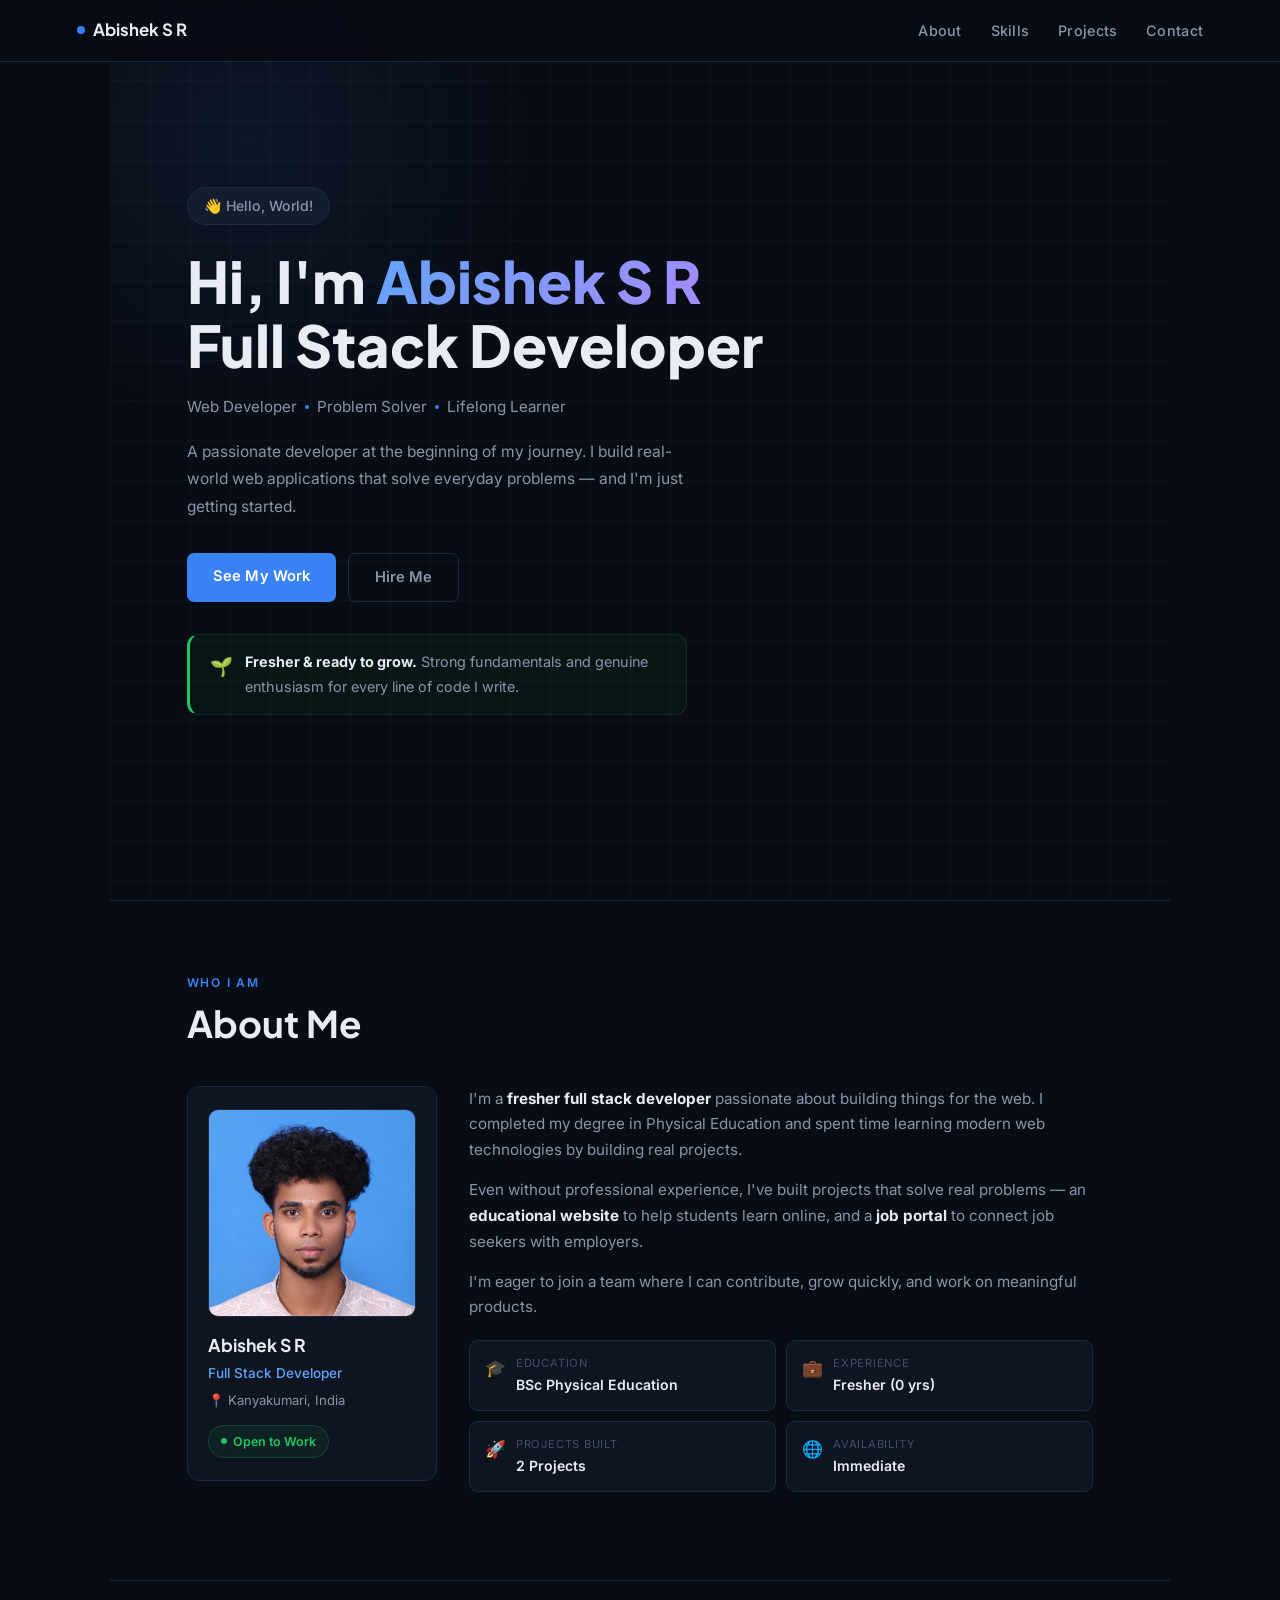
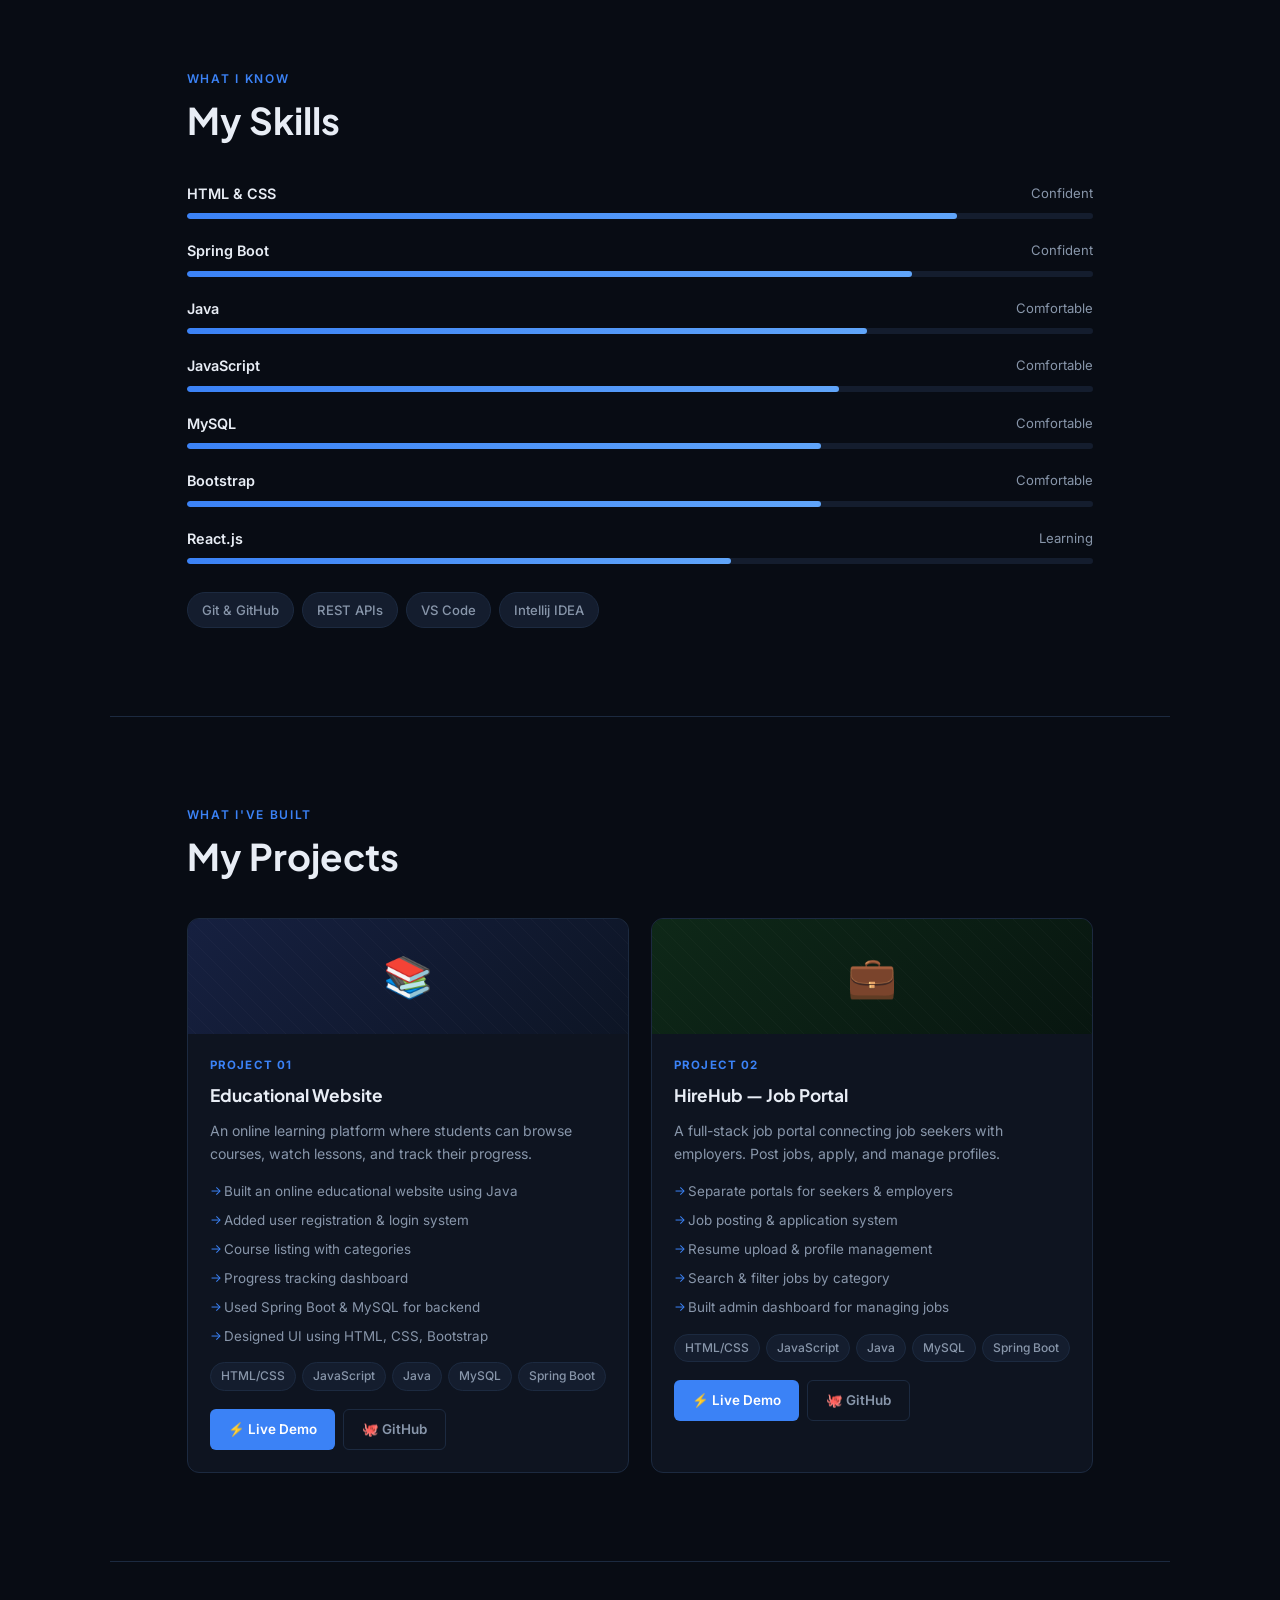
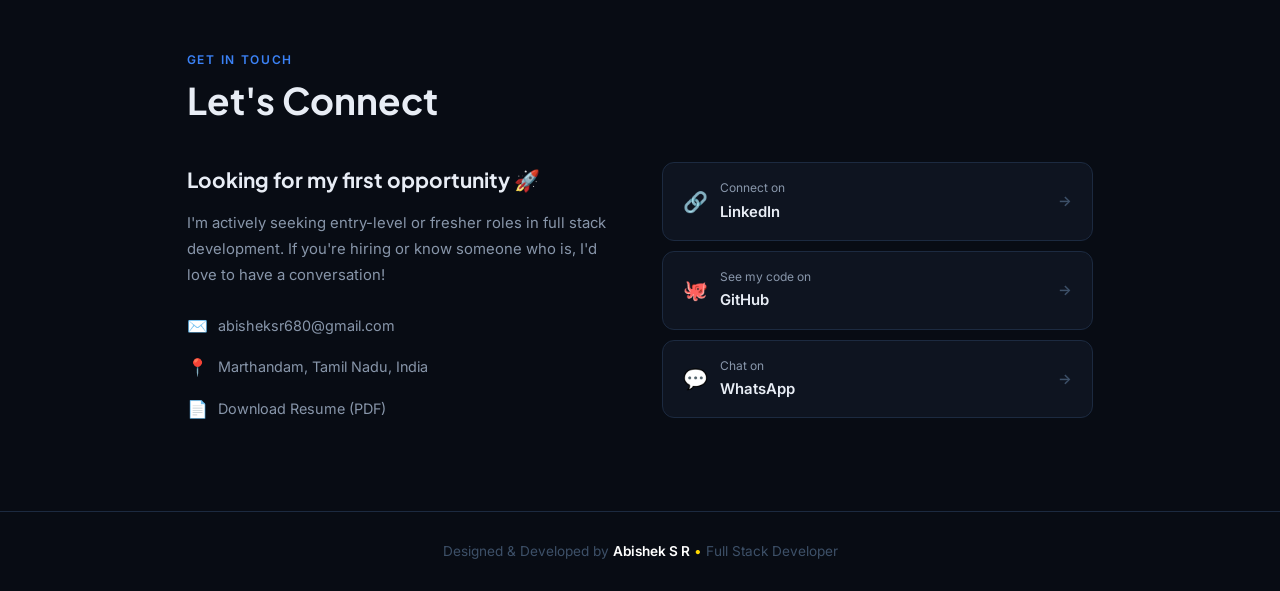
==== index.html @ 7751eb41 "updated one" ====
<!DOCTYPE html>
<html lang="en">
<head>
  <meta charset="UTF-8" />
  <meta name="viewport" content="width=device-width, initial-scale=1.0"/>
  <title>Abishek S R — Full Stack Developer</title>
  <link rel="preconnect" href="https://fonts.googleapis.com">
  <link href="https://fonts.googleapis.com/css2?family=Inter:wght@300;400;500;600;700&family=Plus+Jakarta+Sans:wght@600;700;800&display=swap" rel="stylesheet">
  <style>
    *, *::before, *::after { box-sizing: border-box; margin: 0; padding: 0; }
    :root {
      --bg:        #080c14;
      --bg2:       #0e1420;
      --bg3:       #141d2e;
      --border:    #1c2a40;
      --accent:    #3b82f6;
      --accent2:   #60a5fa;
      --green:     #22c55e;
      --ink:       #e8edf5;
      --ink-muted: #8896aa;
      --ink-faint: #3d5068;
      --radius:    12px;
      --font-disp: 'Plus Jakarta Sans', sans-serif;
      --font-body: 'Inter', sans-serif;
    }
    html { scroll-behavior: smooth; }
    body {
      background: var(--bg);
      color: var(--ink);
      font-family: var(--font-body);
      font-size: 1rem;
      line-height: 1.7;
      overflow-x: hidden;
    }
    a { color: inherit; text-decoration: none; }
    img { display: block; max-width: 100%; }
    ::-webkit-scrollbar { width: 5px; }
    ::-webkit-scrollbar-track { background: var(--bg); }
    ::-webkit-scrollbar-thumb { background: var(--border); border-radius: 10px; }

    /* NAV */
    nav {
      position: fixed; top: 0; left: 0; right: 0; z-index: 100;
      display: flex; align-items: center; justify-content: space-between;
      padding: 0 6%; height: 62px;
      background: rgba(8,12,20,0.9);
      backdrop-filter: blur(20px);
      border-bottom: 1px solid var(--border);
    }
    .nav-logo {
      font-family: var(--font-disp); font-size: 1.05rem; font-weight: 700;
      color: var(--ink); display: flex; align-items: center; gap: 8px;
    }
    .nav-dot { width: 8px; height: 8px; background: var(--accent); border-radius: 50%; }
    .nav-links { list-style: none; display: flex; gap: 1.8rem; }
    .nav-links a { font-size: 0.9rem; font-weight: 500; color: var(--ink-muted); letter-spacing: 0.02em; transition: color .2s; }
    .nav-links a:hover { color: var(--ink); }

    /* SECTIONS */
    section { padding: 88px 6%; max-width: 1060px; margin: 0 auto; }
    .sec-eyebrow {
      font-size: 0.75rem; font-weight: 600; letter-spacing: .14em;
      text-transform: uppercase; color: var(--accent); margin-bottom: 8px;
    }
    section h2 {
      font-family: var(--font-disp);
      font-size: clamp(1.6rem, 3.2vw, 2.3rem);
      font-weight: 700; color: var(--ink); margin-bottom: 40px; line-height: 1.2;
    }

    /* HERO */
    #hero {
      min-height: 100vh; display: flex; align-items: center;
      padding-top: 90px; position: relative; overflow: hidden;
    }
    .hero-glow {
      position: absolute; top: -160px; left: -160px; width: 600px; height: 600px;
      background: radial-gradient(circle, rgba(59,130,246,.09) 0%, transparent 70%);
      pointer-events: none;
    }
    .hero-grid {
      position: absolute; inset: 0;
      background-image:
        linear-gradient(rgba(255,255,255,.025) 1px, transparent 1px),
        linear-gradient(90deg, rgba(255,255,255,.025) 1px, transparent 1px);
      background-size: 40px 40px;
      pointer-events: none;
    }
    .hero-content { position: relative; z-index: 1; max-width: 660px; }
    .greeting {
      display: inline-flex; align-items: center; gap: 7px;
      font-size: 0.88rem; font-weight: 500; color: var(--ink-muted);
      background: var(--bg3); border: 1px solid var(--border);
      padding: 6px 16px; border-radius: 99px; margin-bottom: 24px;
    }
    #hero h1 {
      font-family: var(--font-disp);
      font-size: clamp(2.2rem, 5.5vw, 3.6rem);
      font-weight: 800; line-height: 1.12; margin-bottom: 16px;
    }
    #hero h1 .name {
      background: linear-gradient(135deg, var(--accent2) 0%, #a78bfa 100%);
      -webkit-background-clip: text; -webkit-text-fill-color: transparent; background-clip: text;
    }
    .hero-role {
      font-size: 0.95rem; color: var(--ink-muted);
      display: flex; flex-wrap: wrap; gap: 8px; align-items: center; margin-bottom: 18px;
    }
    .dot { width: 4px; height: 4px; border-radius: 50%; background: var(--accent); display: inline-block; }
    .hero-bio { color: var(--ink-muted); max-width: 520px; margin-bottom: 32px; font-size: 0.97rem; line-height: 1.8; }
    .hero-cta { display: flex; flex-wrap: wrap; gap: 12px; margin-bottom: 32px; }
    .btn-primary {
      padding: 11px 26px; background: var(--accent); color: #fff;
      border-radius: 7px; font-weight: 600; font-size: 0.92rem;
      transition: background .2s, transform .15s; letter-spacing: 0.01em;
    }
    .btn-primary:hover { background: #2563eb; transform: translateY(-1px); }
    .btn-ghost {
      padding: 11px 26px; border: 1px solid var(--border); border-radius: 7px;
      color: var(--ink-muted); font-weight: 600; font-size: 0.92rem;
      transition: border-color .2s, color .2s;
    }
    .btn-ghost:hover { border-color: var(--accent); color: var(--ink); }
    .hero-note {
      display: flex; gap: 12px; align-items: flex-start;
      background: rgba(34,197,94,.05); border: 1px solid rgba(34,197,94,.15);
      border-left: 3px solid var(--green); padding: 15px 20px;
      border-radius: var(--radius); max-width: 500px;
      font-size: 0.9rem; color: var(--ink-muted);
    }
    .hero-note strong { color: var(--ink); }
    .hero-note-icon { font-size: 1.15rem; margin-top: 1px; flex-shrink: 0; }

    /* ABOUT */
    #about { padding-top: 72px; border-top: 1px solid var(--border); }
    .about-wrap { display: grid; grid-template-columns: 250px 1fr; gap: 32px; align-items: start; }
    .about-card {
      background: var(--bg2); border: 1px solid var(--border);
      border-radius: var(--radius); padding: 22px 20px;
      display: flex; flex-direction: column; gap: 14px;
    }
    .avatar {
      width: 100%; aspect-ratio: 1/1; border-radius: 10px;
      overflow: hidden; background: var(--bg3); border: 1px solid var(--border);
    }
    .avatar img { width: 100%; height: 100%; object-fit: cover; object-position: center top; display: block; }
    .about-card h3 { font-family: var(--font-disp); font-size: 1.1rem; font-weight: 700; }
    .about-card .title { font-size: 0.85rem; color: var(--accent2); font-weight: 500; margin-top: 2px; }
    .about-card .location { font-size: 0.82rem; color: var(--ink-muted); margin-top: 3px; }
    .status-pill {
      display: inline-flex; align-items: center; gap: 6px;
      background: rgba(34,197,94,.08); border: 1px solid rgba(34,197,94,.2);
      color: var(--green); font-size: 0.78rem; font-weight: 600;
      padding: 5px 12px; border-radius: 99px; width: fit-content;
    }
    .status-pill span { width: 6px; height: 6px; border-radius: 50%; background: var(--green); animation: pulse 1.5s infinite; }
    @keyframes pulse { 0%,100%{opacity:1} 50%{opacity:.3} }

    .about-right { display: flex; flex-direction: column; gap: 14px; }
    .about-right p { color: var(--ink-muted); font-size: 0.95rem; }
    .about-right p strong { color: var(--ink); }
    .about-highlights { display: grid; grid-template-columns: 1fr 1fr; gap: 10px; margin-top: 6px; }
    .highlight-item {
      display: flex; gap: 10px; align-items: flex-start;
      background: var(--bg2); border: 1px solid var(--border);
      border-radius: 9px; padding: 13px 15px;
    }
    .highlight-item .icon { font-size: 1.05rem; flex-shrink: 0; }
    .highlight-item .label { font-size: 0.7rem; color: var(--ink-faint); text-transform: uppercase; letter-spacing: .07em; }
    .highlight-item .value { font-size: 0.88rem; font-weight: 600; color: var(--ink); }

    /* SKILLS */
    #skills { border-top: 1px solid var(--border); }
    .skills-container { display: flex; flex-direction: column; gap: 20px; margin-bottom: 28px; }
    .skill-row-label { display: flex; justify-content: space-between; font-size: 0.9rem; margin-bottom: 7px; }
    .skill-row-label span:first-child { font-weight: 600; }
    .skill-row-label span:last-child { color: var(--ink-muted); font-size: 0.82rem; }
    .skill-bar-bg { height: 6px; background: var(--bg3); border-radius: 99px; overflow: hidden; }
    .skill-bar-fill { height: 100%; background: linear-gradient(90deg, var(--accent), var(--accent2)); border-radius: 99px; }
    .skill-tags-wrap { display: flex; flex-wrap: wrap; gap: 8px; }
    .stag {
      background: var(--bg3); border: 1px solid var(--border);
      color: var(--ink-muted); font-size: 0.82rem; padding: 6px 14px;
      border-radius: 99px; font-weight: 500;
    }

    /* PROJECTS */
    #projects { border-top: 1px solid var(--border); }
    .projects-grid { display: grid; grid-template-columns: 1fr 1fr; gap: 22px; }
    .proj-card {
      background: var(--bg2); border: 1px solid var(--border);
      border-radius: var(--radius); overflow: hidden;
      transition: transform .22s, border-color .22s, box-shadow .22s;
    }
    .proj-card:hover {
      transform: translateY(-5px);
      border-color: rgba(59,130,246,.4);
      box-shadow: 0 12px 40px rgba(59,130,246,.08);
    }
    .proj-banner {
      height: 115px; position: relative; display: flex; align-items: center; justify-content: center;
    }
    .proj-banner-icon { font-size: 2.5rem; position: relative; z-index: 1; }
    .proj-banner-pattern {
      position: absolute; inset: 0;
      background-image: repeating-linear-gradient(45deg, rgba(255,255,255,.025) 0, rgba(255,255,255,.025) 1px, transparent 0, transparent 50%);
      background-size: 18px 18px;
    }
    .proj-body { padding: 22px; }
    .proj-num { font-size: 0.72rem; color: var(--accent); font-weight: 700; letter-spacing: .1em; margin-bottom: 5px; text-transform: uppercase; }
    .proj-body h3 { font-family: var(--font-disp); font-size: 1.08rem; font-weight: 700; margin-bottom: 9px; }
    .proj-body p { font-size: 0.88rem; color: var(--ink-muted); margin-bottom: 15px; line-height: 1.65; }
    .proj-features { display: flex; flex-direction: column; gap: 6px; margin-bottom: 15px; }
    .proj-feature { font-size: 0.84rem; color: var(--ink-muted); padding-left: 14px; position: relative; }
    .proj-feature::before { content: '→'; position: absolute; left: 0; color: var(--accent); font-size: 0.78rem; }
    .proj-footer { display: flex; flex-wrap: wrap; gap: 6px; margin-bottom: 18px; }
    .proj-tag {
      font-size: 0.75rem; font-weight: 500; background: var(--bg3);
      border: 1px solid var(--border); color: var(--ink-muted); padding: 3px 10px; border-radius: 99px;
    }
    .proj-actions { display: flex; gap: 8px; }
    .proj-btn {
      padding: 8px 18px; border-radius: 6px; font-size: 0.84rem; font-weight: 600;
      transition: all .18s; display: inline-flex; align-items: center; gap: 5px;
    }
    .proj-btn:hover { transform: translateY(-1px); }
    .proj-btn-solid { background: var(--accent); color: #fff; }
    .proj-btn-solid:hover { background: #2563eb; }
    .proj-btn-outline { border: 1px solid var(--border); color: var(--ink-muted); }
    .proj-btn-outline:hover { border-color: var(--accent); color: var(--ink); }

    /* CONTACT */
    #contact { border-top: 1px solid var(--border); }
    .contact-inner { display: grid; grid-template-columns: 1fr 1fr; gap: 44px; align-items: start; }
    .contact-left h3 { font-family: var(--font-disp); font-size: 1.3rem; font-weight: 700; margin-bottom: 12px; }
    .contact-left p { color: var(--ink-muted); font-size: 0.93rem; margin-bottom: 24px; line-height: 1.75; }
    .contact-info { display: flex; flex-direction: column; gap: 13px; }
    .cinfo { display: flex; align-items: center; gap: 10px; }
    .cinfo-icon { font-size: 1.05rem; flex-shrink: 0; }
    .cinfo a, .cinfo span { color: var(--ink-muted); font-size: 0.9rem; transition: color .2s; }
    .cinfo a:hover { color: var(--accent2); }
    .contact-right { display: flex; flex-direction: column; gap: 10px; }
    .social-btn {
      display: flex; align-items: center; gap: 12px;
      background: var(--bg2); border: 1px solid var(--border);
      padding: 15px 20px; border-radius: var(--radius);
      font-weight: 600; font-size: 0.93rem; transition: all .2s;
    }
    .social-btn:hover { border-color: var(--accent); transform: translateX(4px); background: var(--bg3); }
    .sicon { font-size: 1.25rem; flex-shrink: 0; }
    .sarrow { margin-left: auto; color: var(--ink-faint); font-size: 0.9rem; transition: color .2s; }
    .social-btn:hover .sarrow { color: var(--accent); }
    .sdetail { font-size: 0.75rem; color: var(--ink-muted); margin-bottom: 1px; font-weight: 400; }

    /* FOOTER */
    /* footer { border-top: 1px solid var(--border); text-align: center; padding: 28px 6%; font-size: 0.85rem; color: var(--ink-faint); } */

    footer {
  border-top: 1px solid var(--border);
  text-align: center;
  padding: 28px 6%;
  font-size: 0.85rem;
  color: var(--ink-faint);
}

.footer-name {
  color: #FFFFFF;
  font-weight: 600;
}

.footer-dot {
  color: #FFD700;
}

.footer-role {
  color: var(--ink-faint);
}

    /* RESPONSIVE */
    @media (max-width: 780px) {
      .about-wrap { grid-template-columns: 1fr; }
      .about-card { flex-direction: row; flex-wrap: wrap; align-items: center; gap: 16px; }
      .avatar { width: 100px; height: 100px; aspect-ratio: unset; flex-shrink: 0; }
      .projects-grid { grid-template-columns: 1fr; }
      .contact-inner { grid-template-columns: 1fr; }
      .about-highlights { grid-template-columns: 1fr; }
      .nav-links { display: none; }
    }
  </style>
</head>
<body>

<!-- NAV -->
<nav>
  <a href="#hero" class="nav-logo"><div class="nav-dot"></div> Abishek S R</a>
  <ul class="nav-links">
    <li><a href="#about">About</a></li>
    <li><a href="#skills">Skills</a></li>
    <li><a href="#projects">Projects</a></li>
    <li><a href="#contact">Contact</a></li>
  </ul>
</nav>

<!-- HERO -->
<section id="hero">
  <div class="hero-grid"></div>
  <div class="hero-glow"></div>
  <div class="hero-content">
    <div class="greeting">👋 Hello, World!</div>
    <h1>Hi, I'm <span class="name">Abishek S R</span><br>Full Stack Developer</h1>
    <p class="hero-role">
      Web Developer <span class="dot"></span>
      Problem Solver <span class="dot"></span>
      Lifelong Learner
    </p>
    <p class="hero-bio">
      A passionate developer at the beginning of my journey. I build real-world web applications that solve everyday problems — and I'm just getting started.
    </p>
    <div class="hero-cta">
      <a href="#projects" class="btn-primary">See My Work</a>
      <a href="#contact" class="btn-ghost">Hire Me</a>
    </div>
    <div class="hero-note">
      <div class="hero-note-icon">🌱</div>
      <p><strong>Fresher &amp; ready to grow.</strong> Strong fundamentals and genuine enthusiasm for every line of code I write.</p>
    </div>
  </div>
</section>

<!-- ABOUT -->
<section id="about">
  <div class="sec-eyebrow">Who I am</div>
  <h2>About Me</h2>
  <div class="about-wrap">
    <div class="about-card">
      <div class="avatar">
        <img src="images/AH-4118.jpg" alt="Abishek S R"
          onerror="this.outerHTML='<svg xmlns=\'http://www.w3.org/2000/svg\' viewBox=\'0 0 200 200\' width=\'100%\' height=\'100%\'><rect width=\'200\' height=\'200\' fill=\'#141d2e\'/><circle cx=\'100\' cy=\'78\' r=\'36\' fill=\'#1c2d46\'/><ellipse cx=\'100\' cy=\'162\' rx=\'56\' ry=\'40\' fill=\'#1c2d46\'/></svg>'"
        />
      </div>
      <div>
        <h3>Abishek S R</h3>
        <div class="title">Full Stack Developer</div>
        <div class="location">📍 Kanyakumari, India</div>
      </div>
      <div class="status-pill"><span></span> Open to Work</div>
    </div>

    <div class="about-right">
      <p>I'm a <strong>fresher full stack developer</strong> passionate about building things for the web. I completed my degree in Physical Education and spent time learning modern web technologies by building real projects.</p>
      <p>Even without professional experience, I've built projects that solve real problems — an <strong>educational website</strong> to help students learn online, and a <strong>job portal</strong> to connect job seekers with employers.</p>
      <p>I'm eager to join a team where I can contribute, grow quickly, and work on meaningful products.</p>
      <div class="about-highlights">
        <div class="highlight-item">
          <span class="icon">🎓</span>
          <div><div class="label">Education</div><div class="value">BSc Physical Education</div></div>
        </div>
        <div class="highlight-item">
          <span class="icon">💼</span>
          <div><div class="label">Experience</div><div class="value">Fresher (0 yrs)</div></div>
        </div>
        <div class="highlight-item">
          <span class="icon">🚀</span>
          <div><div class="label">Projects Built</div><div class="value">2 Projects</div></div>
        </div>
        <div class="highlight-item">
          <span class="icon">🌐</span>
          <div><div class="label">Availability</div><div class="value">Immediate</div></div>
        </div>
      </div>
    </div>
  </div>
</section>

<!-- SKILLS -->
<section id="skills">
  <div class="sec-eyebrow">What I know</div>
  <h2>My Skills</h2>
  <div class="skills-container">

    <div class="skill-row">
      <div class="skill-row-label"><span>HTML &amp; CSS</span><span>Confident</span></div>
      <div class="skill-bar-bg"><div class="skill-bar-fill" style="width:85%"></div></div>
    </div>

     <div class="skill-row">
      <div class="skill-row-label"><span>Spring Boot</span><span>Confident</span></div>
      <div class="skill-bar-bg"><div class="skill-bar-fill" style="width:80%"></div></div>
    </div>

    <div class="skill-row">
      <div class="skill-row-label"><span>Java</span><span>Comfortable</span></div>
      <div class="skill-bar-bg"><div class="skill-bar-fill" style="width:75%"></div></div>
    </div>

    <div class="skill-row">
      <div class="skill-row-label"><span>JavaScript</span><span>Comfortable</span></div>
      <div class="skill-bar-bg"><div class="skill-bar-fill" style="width:72%"></div></div>
    </div>
    
    <div class="skill-row">
      <div class="skill-row-label"><span>MySQL</span><span>Comfortable</span></div>
      <div class="skill-bar-bg"><div class="skill-bar-fill" style="width:70%"></div></div>
    </div>
    
   
     <div class="skill-row">
      <div class="skill-row-label"><span>Bootstrap</span><span>Comfortable</span></div>
      <div class="skill-bar-bg"><div class="skill-bar-fill" style="width:70%"></div></div>
    </div>

    <div class="skill-row">
      <div class="skill-row-label"><span>React.js</span><span>Learning</span></div>
      <div class="skill-bar-bg"><div class="skill-bar-fill" style="width:60%"></div></div>
    </div>

  </div>
  <div class="skill-tags-wrap">
    <span class="stag">Git &amp; GitHub</span>
    <span class="stag">REST APIs</span>
    <span class="stag">VS Code</span>
    <span class="stag">Intellij IDEA</span>
  </div>
</section>

<!-- PROJECTS -->
<section id="projects">
  <div class="sec-eyebrow">What I've built</div>
  <h2>My Projects</h2>
  <div class="projects-grid">

    <div class="proj-card">
      <div class="proj-banner" style="background: linear-gradient(135deg, #162040 0%, #0d1525 100%);">
        <div class="proj-banner-pattern"></div>
        <div class="proj-banner-icon">📚</div>
      </div>
      <div class="proj-body">
        <div class="proj-num">Project 01</div>
        <h3>Educational Website</h3>
        <p>An online learning platform where students can browse courses, watch lessons, and track their progress.</p>
        <div class="proj-features">
          <span class="proj-feature">Built an online educational website using Java</span>
          <span class="proj-feature">Added user registration &amp; login system</span>
          <span class="proj-feature">Course listing with categories</span>
          <span class="proj-feature">Progress tracking dashboard</span>
          <span class="proj-feature">Used Spring Boot &amp; MySQL for backend</span>
          <span class="proj-feature">Designed UI using HTML, CSS, Bootstrap</span>
        </div>
        <div class="proj-footer">
          <span class="proj-tag">HTML/CSS</span>
          <span class="proj-tag">JavaScript</span>
          <span class="proj-tag">Java</span>
          <span class="proj-tag">MySQL</span>
          <span class="proj-tag">Spring Boot</span>
        </div>
        <div class="proj-actions">
          <a href="https://your-live-demo-link.com" target="_blank" rel="noopener" class="proj-btn proj-btn-solid">⚡ Live Demo</a>
          <a href="https://github.com/Abishek7601/Project_Educational_website" target="_blank" rel="noopener" class="proj-btn proj-btn-outline">🐙 GitHub</a>
        </div>
      </div>
    </div>

    <div class="proj-card">
      <div class="proj-banner" style="background: linear-gradient(135deg, #0e2818 0%, #081610 100%);">
        <div class="proj-banner-pattern"></div>
        <div class="proj-banner-icon">💼</div>
      </div>
      <div class="proj-body">
        <div class="proj-num">Project 02</div>
        <h3>HireHub — Job Portal</h3>
        <p>A full-stack job portal connecting job seekers with employers. Post jobs, apply, and manage profiles.</p>
        <div class="proj-features">
          <span class="proj-feature">Separate portals for seekers &amp; employers</span>
          <span class="proj-feature">Job posting &amp; application system</span>
          <span class="proj-feature">Resume upload &amp; profile management</span>
          <span class="proj-feature">Search &amp; filter jobs by category</span>
          <span class="proj-feature">Built admin dashboard for managing jobs</span>
        </div>
        <div class="proj-footer">
          <span class="proj-tag">HTML/CSS</span>
          <span class="proj-tag">JavaScript</span>
          <span class="proj-tag">Java</span>
          <span class="proj-tag">MySQL</span>
          <span class="proj-tag">Spring Boot</span>
        </div>
        <div class="proj-actions">
          <a href="https://your-live-demo-link.com" target="_blank" rel="noopener" class="proj-btn proj-btn-solid">⚡ Live Demo</a>
          <a href="https://github.com/Abishek7601/Job-Portal-Project" target="_blank" rel="noopener" class="proj-btn proj-btn-outline">🐙 GitHub</a>
        </div>
      </div>
    </div>

  </div>
</section>

<!-- CONTACT -->
<section id="contact">
  <div class="sec-eyebrow">Get in touch</div>
  <h2>Let's Connect</h2>
  <div class="contact-inner">
    <div class="contact-left">
      <h3>Looking for my first opportunity 🚀</h3>
      <p>I'm actively seeking entry-level or fresher roles in full stack development. If you're hiring or know someone who is, I'd love to have a conversation!</p>
      <div class="contact-info">
        <div class="cinfo">
          <div class="cinfo-icon">✉️</div>
          <a href="mailto:abisheksr680@gmail.com">abisheksr680@gmail.com</a>
        </div>
        <div class="cinfo">
          <div class="cinfo-icon">📍</div>
          <span>Marthandam, Tamil Nadu, India</span>
        </div>
        <div class="cinfo">
          <div class="cinfo-icon">📄</div>
          <a href="files/Abishek_S_R.pdf" target="_blank">Download Resume (PDF)</a>
        </div>
      </div>
    </div>

    <div class="contact-right">
      <a href="https://www.linkedin.com/in/abishek-s-r-b1b4963b7/" target="_blank" rel="noopener" class="social-btn">
        <span class="sicon">🔗</span>
        <div><div class="sdetail">Connect on</div>LinkedIn</div>
        <span class="sarrow">→</span>
      </a>
      <a href="https://github.com/Abishek7601" target="_blank" rel="noopener" class="social-btn">
        <span class="sicon">🐙</span>
        <div><div class="sdetail">See my code on</div>GitHub</div>
        <span class="sarrow">→</span>
      </a>
      <a href="https://wa.me/917092191231" target="_blank" rel="noopener" class="social-btn">
        <span class="sicon">💬</span>
        <div><div class="sdetail">Chat on</div>WhatsApp</div>
        <span class="sarrow">→</span>
      </a>
    </div>
  </div>
</section>



<footer>
  Designed & Developed by
  <span class="footer-name">Abishek S R</span>
  <span class="footer-dot">•</span>
  <span class="footer-role">Full Stack Developer</span>
</footer>

</body>
</html>
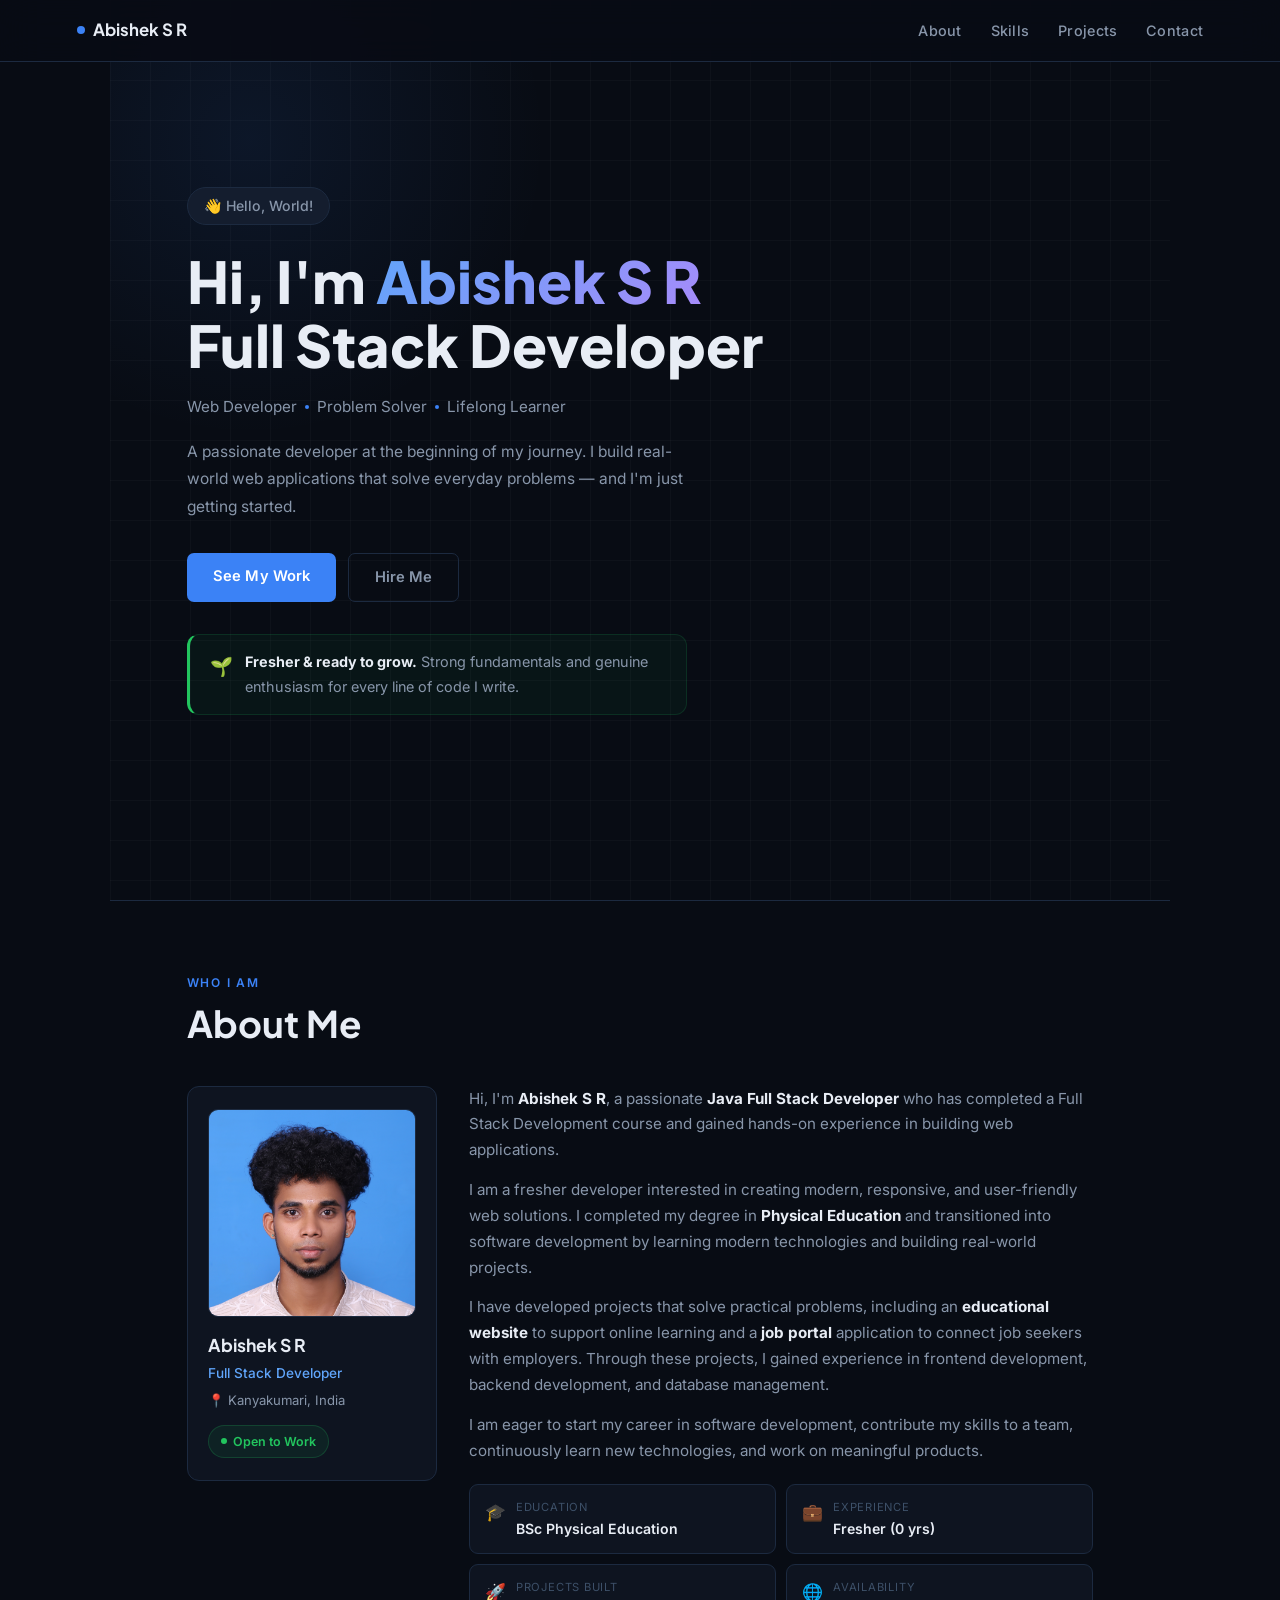
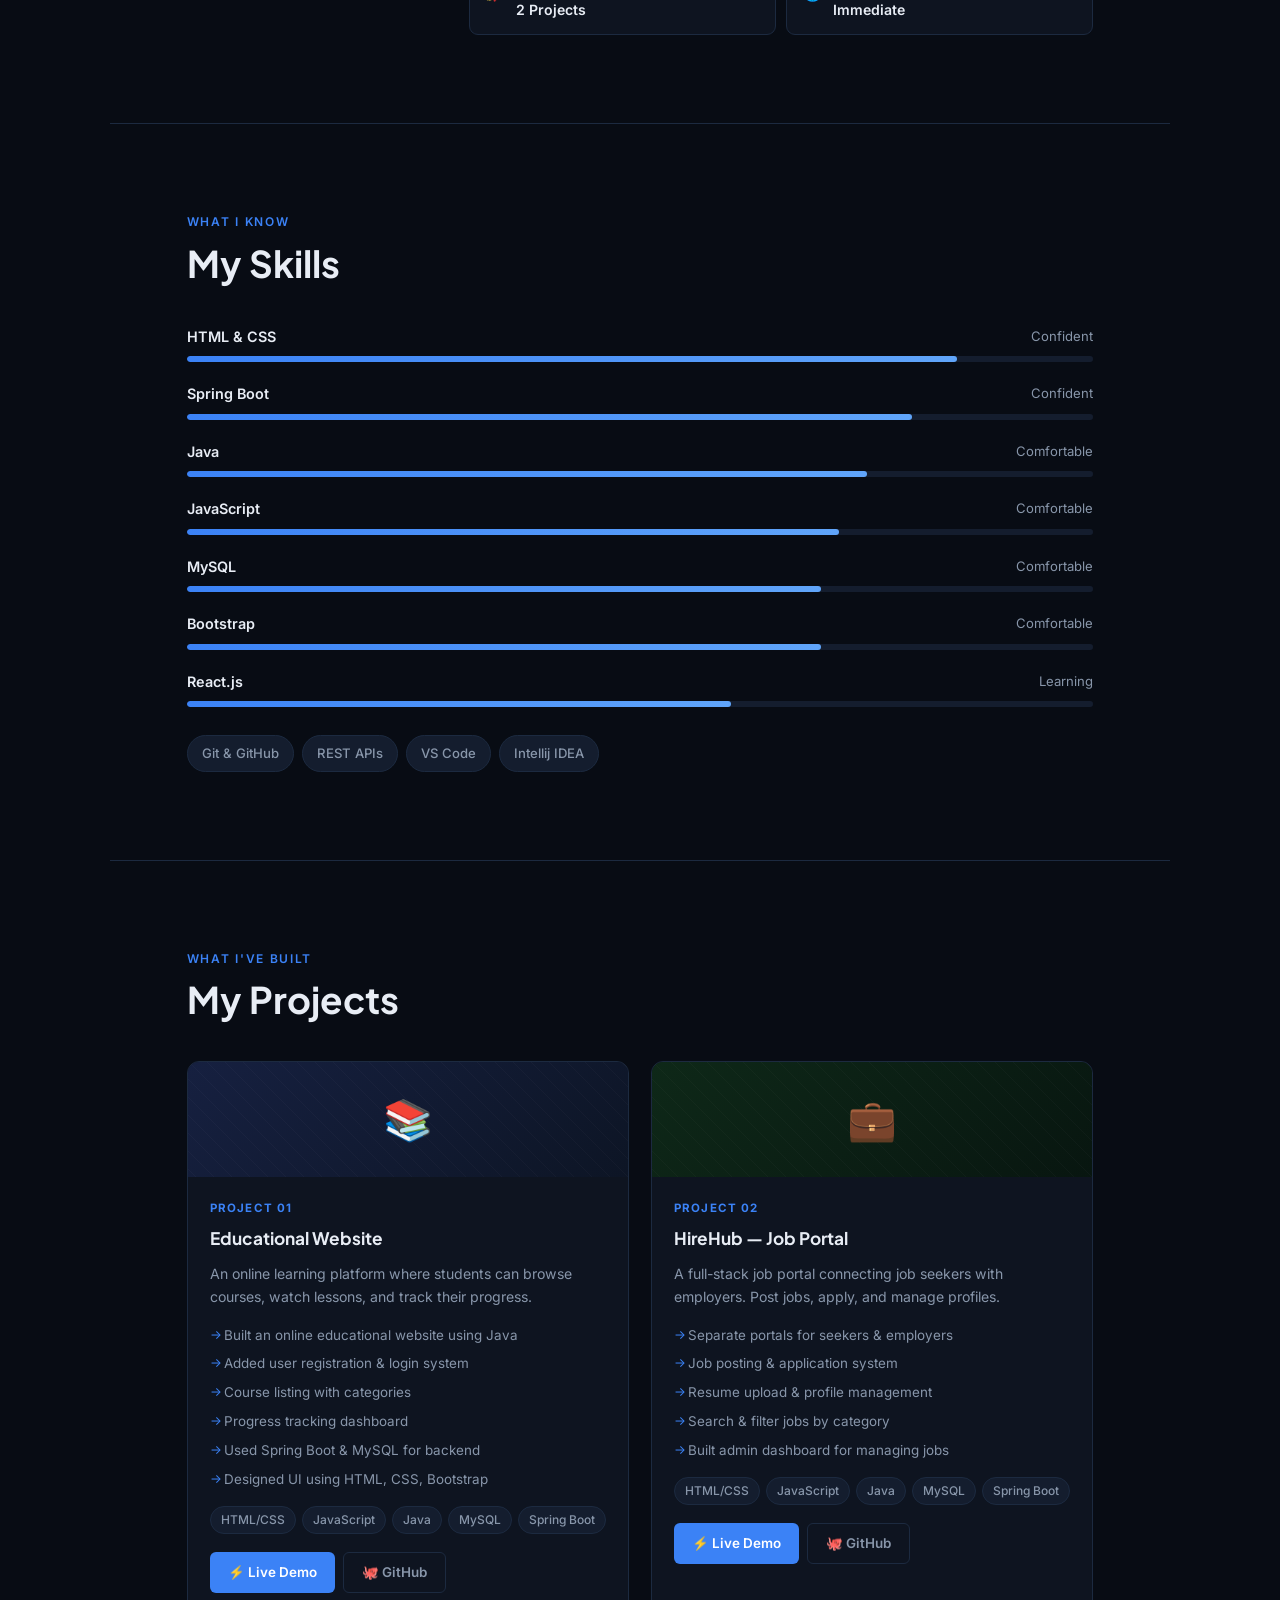
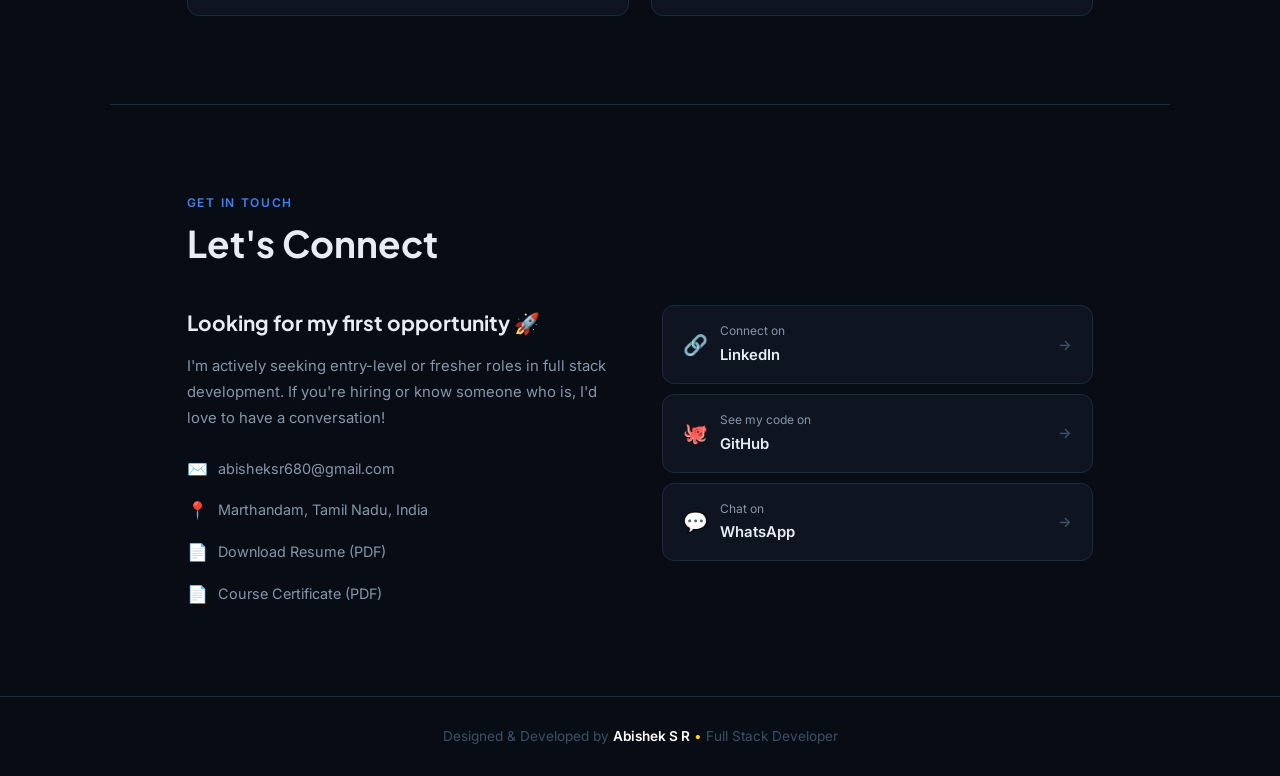
==== commit 92d571f4: "updated now" ====
--- a/index.html
+++ b/index.html
@@ -6,286 +6,9 @@
   <title>Abishek S R — Full Stack Developer</title>
   <link rel="preconnect" href="https://fonts.googleapis.com">
   <link href="https://fonts.googleapis.com/css2?family=Inter:wght@300;400;500;600;700&family=Plus+Jakarta+Sans:wght@600;700;800&display=swap" rel="stylesheet">
+  <link rel="stylesheet" href="style.css">
   <style>
-    *, *::before, *::after { box-sizing: border-box; margin: 0; padding: 0; }
-    :root {
-      --bg:        #080c14;
-      --bg2:       #0e1420;
-      --bg3:       #141d2e;
-      --border:    #1c2a40;
-      --accent:    #3b82f6;
-      --accent2:   #60a5fa;
-      --green:     #22c55e;
-      --ink:       #e8edf5;
-      --ink-muted: #8896aa;
-      --ink-faint: #3d5068;
-      --radius:    12px;
-      --font-disp: 'Plus Jakarta Sans', sans-serif;
-      --font-body: 'Inter', sans-serif;
-    }
-    html { scroll-behavior: smooth; }
-    body {
-      background: var(--bg);
-      color: var(--ink);
-      font-family: var(--font-body);
-      font-size: 1rem;
-      line-height: 1.7;
-      overflow-x: hidden;
-    }
-    a { color: inherit; text-decoration: none; }
-    img { display: block; max-width: 100%; }
-    ::-webkit-scrollbar { width: 5px; }
-    ::-webkit-scrollbar-track { background: var(--bg); }
-    ::-webkit-scrollbar-thumb { background: var(--border); border-radius: 10px; }
-
-    /* NAV */
-    nav {
-      position: fixed; top: 0; left: 0; right: 0; z-index: 100;
-      display: flex; align-items: center; justify-content: space-between;
-      padding: 0 6%; height: 62px;
-      background: rgba(8,12,20,0.9);
-      backdrop-filter: blur(20px);
-      border-bottom: 1px solid var(--border);
-    }
-    .nav-logo {
-      font-family: var(--font-disp); font-size: 1.05rem; font-weight: 700;
-      color: var(--ink); display: flex; align-items: center; gap: 8px;
-    }
-    .nav-dot { width: 8px; height: 8px; background: var(--accent); border-radius: 50%; }
-    .nav-links { list-style: none; display: flex; gap: 1.8rem; }
-    .nav-links a { font-size: 0.9rem; font-weight: 500; color: var(--ink-muted); letter-spacing: 0.02em; transition: color .2s; }
-    .nav-links a:hover { color: var(--ink); }
-
-    /* SECTIONS */
-    section { padding: 88px 6%; max-width: 1060px; margin: 0 auto; }
-    .sec-eyebrow {
-      font-size: 0.75rem; font-weight: 600; letter-spacing: .14em;
-      text-transform: uppercase; color: var(--accent); margin-bottom: 8px;
-    }
-    section h2 {
-      font-family: var(--font-disp);
-      font-size: clamp(1.6rem, 3.2vw, 2.3rem);
-      font-weight: 700; color: var(--ink); margin-bottom: 40px; line-height: 1.2;
-    }
-
-    /* HERO */
-    #hero {
-      min-height: 100vh; display: flex; align-items: center;
-      padding-top: 90px; position: relative; overflow: hidden;
-    }
-    .hero-glow {
-      position: absolute; top: -160px; left: -160px; width: 600px; height: 600px;
-      background: radial-gradient(circle, rgba(59,130,246,.09) 0%, transparent 70%);
-      pointer-events: none;
-    }
-    .hero-grid {
-      position: absolute; inset: 0;
-      background-image:
-        linear-gradient(rgba(255,255,255,.025) 1px, transparent 1px),
-        linear-gradient(90deg, rgba(255,255,255,.025) 1px, transparent 1px);
-      background-size: 40px 40px;
-      pointer-events: none;
-    }
-    .hero-content { position: relative; z-index: 1; max-width: 660px; }
-    .greeting {
-      display: inline-flex; align-items: center; gap: 7px;
-      font-size: 0.88rem; font-weight: 500; color: var(--ink-muted);
-      background: var(--bg3); border: 1px solid var(--border);
-      padding: 6px 16px; border-radius: 99px; margin-bottom: 24px;
-    }
-    #hero h1 {
-      font-family: var(--font-disp);
-      font-size: clamp(2.2rem, 5.5vw, 3.6rem);
-      font-weight: 800; line-height: 1.12; margin-bottom: 16px;
-    }
-    #hero h1 .name {
-      background: linear-gradient(135deg, var(--accent2) 0%, #a78bfa 100%);
-      -webkit-background-clip: text; -webkit-text-fill-color: transparent; background-clip: text;
-    }
-    .hero-role {
-      font-size: 0.95rem; color: var(--ink-muted);
-      display: flex; flex-wrap: wrap; gap: 8px; align-items: center; margin-bottom: 18px;
-    }
-    .dot { width: 4px; height: 4px; border-radius: 50%; background: var(--accent); display: inline-block; }
-    .hero-bio { color: var(--ink-muted); max-width: 520px; margin-bottom: 32px; font-size: 0.97rem; line-height: 1.8; }
-    .hero-cta { display: flex; flex-wrap: wrap; gap: 12px; margin-bottom: 32px; }
-    .btn-primary {
-      padding: 11px 26px; background: var(--accent); color: #fff;
-      border-radius: 7px; font-weight: 600; font-size: 0.92rem;
-      transition: background .2s, transform .15s; letter-spacing: 0.01em;
-    }
-    .btn-primary:hover { background: #2563eb; transform: translateY(-1px); }
-    .btn-ghost {
-      padding: 11px 26px; border: 1px solid var(--border); border-radius: 7px;
-      color: var(--ink-muted); font-weight: 600; font-size: 0.92rem;
-      transition: border-color .2s, color .2s;
-    }
-    .btn-ghost:hover { border-color: var(--accent); color: var(--ink); }
-    .hero-note {
-      display: flex; gap: 12px; align-items: flex-start;
-      background: rgba(34,197,94,.05); border: 1px solid rgba(34,197,94,.15);
-      border-left: 3px solid var(--green); padding: 15px 20px;
-      border-radius: var(--radius); max-width: 500px;
-      font-size: 0.9rem; color: var(--ink-muted);
-    }
-    .hero-note strong { color: var(--ink); }
-    .hero-note-icon { font-size: 1.15rem; margin-top: 1px; flex-shrink: 0; }
-
-    /* ABOUT */
-    #about { padding-top: 72px; border-top: 1px solid var(--border); }
-    .about-wrap { display: grid; grid-template-columns: 250px 1fr; gap: 32px; align-items: start; }
-    .about-card {
-      background: var(--bg2); border: 1px solid var(--border);
-      border-radius: var(--radius); padding: 22px 20px;
-      display: flex; flex-direction: column; gap: 14px;
-    }
-    .avatar {
-      width: 100%; aspect-ratio: 1/1; border-radius: 10px;
-      overflow: hidden; background: var(--bg3); border: 1px solid var(--border);
-    }
-    .avatar img { width: 100%; height: 100%; object-fit: cover; object-position: center top; display: block; }
-    .about-card h3 { font-family: var(--font-disp); font-size: 1.1rem; font-weight: 700; }
-    .about-card .title { font-size: 0.85rem; color: var(--accent2); font-weight: 500; margin-top: 2px; }
-    .about-card .location { font-size: 0.82rem; color: var(--ink-muted); margin-top: 3px; }
-    .status-pill {
-      display: inline-flex; align-items: center; gap: 6px;
-      background: rgba(34,197,94,.08); border: 1px solid rgba(34,197,94,.2);
-      color: var(--green); font-size: 0.78rem; font-weight: 600;
-      padding: 5px 12px; border-radius: 99px; width: fit-content;
-    }
-    .status-pill span { width: 6px; height: 6px; border-radius: 50%; background: var(--green); animation: pulse 1.5s infinite; }
-    @keyframes pulse { 0%,100%{opacity:1} 50%{opacity:.3} }
-
-    .about-right { display: flex; flex-direction: column; gap: 14px; }
-    .about-right p { color: var(--ink-muted); font-size: 0.95rem; }
-    .about-right p strong { color: var(--ink); }
-    .about-highlights { display: grid; grid-template-columns: 1fr 1fr; gap: 10px; margin-top: 6px; }
-    .highlight-item {
-      display: flex; gap: 10px; align-items: flex-start;
-      background: var(--bg2); border: 1px solid var(--border);
-      border-radius: 9px; padding: 13px 15px;
-    }
-    .highlight-item .icon { font-size: 1.05rem; flex-shrink: 0; }
-    .highlight-item .label { font-size: 0.7rem; color: var(--ink-faint); text-transform: uppercase; letter-spacing: .07em; }
-    .highlight-item .value { font-size: 0.88rem; font-weight: 600; color: var(--ink); }
-
-    /* SKILLS */
-    #skills { border-top: 1px solid var(--border); }
-    .skills-container { display: flex; flex-direction: column; gap: 20px; margin-bottom: 28px; }
-    .skill-row-label { display: flex; justify-content: space-between; font-size: 0.9rem; margin-bottom: 7px; }
-    .skill-row-label span:first-child { font-weight: 600; }
-    .skill-row-label span:last-child { color: var(--ink-muted); font-size: 0.82rem; }
-    .skill-bar-bg { height: 6px; background: var(--bg3); border-radius: 99px; overflow: hidden; }
-    .skill-bar-fill { height: 100%; background: linear-gradient(90deg, var(--accent), var(--accent2)); border-radius: 99px; }
-    .skill-tags-wrap { display: flex; flex-wrap: wrap; gap: 8px; }
-    .stag {
-      background: var(--bg3); border: 1px solid var(--border);
-      color: var(--ink-muted); font-size: 0.82rem; padding: 6px 14px;
-      border-radius: 99px; font-weight: 500;
-    }
-
-    /* PROJECTS */
-    #projects { border-top: 1px solid var(--border); }
-    .projects-grid { display: grid; grid-template-columns: 1fr 1fr; gap: 22px; }
-    .proj-card {
-      background: var(--bg2); border: 1px solid var(--border);
-      border-radius: var(--radius); overflow: hidden;
-      transition: transform .22s, border-color .22s, box-shadow .22s;
-    }
-    .proj-card:hover {
-      transform: translateY(-5px);
-      border-color: rgba(59,130,246,.4);
-      box-shadow: 0 12px 40px rgba(59,130,246,.08);
-    }
-    .proj-banner {
-      height: 115px; position: relative; display: flex; align-items: center; justify-content: center;
-    }
-    .proj-banner-icon { font-size: 2.5rem; position: relative; z-index: 1; }
-    .proj-banner-pattern {
-      position: absolute; inset: 0;
-      background-image: repeating-linear-gradient(45deg, rgba(255,255,255,.025) 0, rgba(255,255,255,.025) 1px, transparent 0, transparent 50%);
-      background-size: 18px 18px;
-    }
-    .proj-body { padding: 22px; }
-    .proj-num { font-size: 0.72rem; color: var(--accent); font-weight: 700; letter-spacing: .1em; margin-bottom: 5px; text-transform: uppercase; }
-    .proj-body h3 { font-family: var(--font-disp); font-size: 1.08rem; font-weight: 700; margin-bottom: 9px; }
-    .proj-body p { font-size: 0.88rem; color: var(--ink-muted); margin-bottom: 15px; line-height: 1.65; }
-    .proj-features { display: flex; flex-direction: column; gap: 6px; margin-bottom: 15px; }
-    .proj-feature { font-size: 0.84rem; color: var(--ink-muted); padding-left: 14px; position: relative; }
-    .proj-feature::before { content: '→'; position: absolute; left: 0; color: var(--accent); font-size: 0.78rem; }
-    .proj-footer { display: flex; flex-wrap: wrap; gap: 6px; margin-bottom: 18px; }
-    .proj-tag {
-      font-size: 0.75rem; font-weight: 500; background: var(--bg3);
-      border: 1px solid var(--border); color: var(--ink-muted); padding: 3px 10px; border-radius: 99px;
-    }
-    .proj-actions { display: flex; gap: 8px; }
-    .proj-btn {
-      padding: 8px 18px; border-radius: 6px; font-size: 0.84rem; font-weight: 600;
-      transition: all .18s; display: inline-flex; align-items: center; gap: 5px;
-    }
-    .proj-btn:hover { transform: translateY(-1px); }
-    .proj-btn-solid { background: var(--accent); color: #fff; }
-    .proj-btn-solid:hover { background: #2563eb; }
-    .proj-btn-outline { border: 1px solid var(--border); color: var(--ink-muted); }
-    .proj-btn-outline:hover { border-color: var(--accent); color: var(--ink); }
-
-    /* CONTACT */
-    #contact { border-top: 1px solid var(--border); }
-    .contact-inner { display: grid; grid-template-columns: 1fr 1fr; gap: 44px; align-items: start; }
-    .contact-left h3 { font-family: var(--font-disp); font-size: 1.3rem; font-weight: 700; margin-bottom: 12px; }
-    .contact-left p { color: var(--ink-muted); font-size: 0.93rem; margin-bottom: 24px; line-height: 1.75; }
-    .contact-info { display: flex; flex-direction: column; gap: 13px; }
-    .cinfo { display: flex; align-items: center; gap: 10px; }
-    .cinfo-icon { font-size: 1.05rem; flex-shrink: 0; }
-    .cinfo a, .cinfo span { color: var(--ink-muted); font-size: 0.9rem; transition: color .2s; }
-    .cinfo a:hover { color: var(--accent2); }
-    .contact-right { display: flex; flex-direction: column; gap: 10px; }
-    .social-btn {
-      display: flex; align-items: center; gap: 12px;
-      background: var(--bg2); border: 1px solid var(--border);
-      padding: 15px 20px; border-radius: var(--radius);
-      font-weight: 600; font-size: 0.93rem; transition: all .2s;
-    }
-    .social-btn:hover { border-color: var(--accent); transform: translateX(4px); background: var(--bg3); }
-    .sicon { font-size: 1.25rem; flex-shrink: 0; }
-    .sarrow { margin-left: auto; color: var(--ink-faint); font-size: 0.9rem; transition: color .2s; }
-    .social-btn:hover .sarrow { color: var(--accent); }
-    .sdetail { font-size: 0.75rem; color: var(--ink-muted); margin-bottom: 1px; font-weight: 400; }
-
-    /* FOOTER */
-    /* footer { border-top: 1px solid var(--border); text-align: center; padding: 28px 6%; font-size: 0.85rem; color: var(--ink-faint); } */
-
-    footer {
-  border-top: 1px solid var(--border);
-  text-align: center;
-  padding: 28px 6%;
-  font-size: 0.85rem;
-  color: var(--ink-faint);
-}
-
-.footer-name {
-  color: #FFFFFF;
-  font-weight: 600;
-}
-
-.footer-dot {
-  color: #FFD700;
-}
-
-.footer-role {
-  color: var(--ink-faint);
-}
-
-    /* RESPONSIVE */
-    @media (max-width: 780px) {
-      .about-wrap { grid-template-columns: 1fr; }
-      .about-card { flex-direction: row; flex-wrap: wrap; align-items: center; gap: 16px; }
-      .avatar { width: 100px; height: 100px; aspect-ratio: unset; flex-shrink: 0; }
-      .projects-grid { grid-template-columns: 1fr; }
-      .contact-inner { grid-template-columns: 1fr; }
-      .about-highlights { grid-template-columns: 1fr; }
-      .nav-links { display: none; }
-    }
+   
   </style>
 </head>
 <body>
@@ -347,9 +70,10 @@
     </div>
 
     <div class="about-right">
-      <p>I'm a <strong>fresher full stack developer</strong> passionate about building things for the web. I completed my degree in Physical Education and spent time learning modern web technologies by building real projects.</p>
-      <p>Even without professional experience, I've built projects that solve real problems — an <strong>educational website</strong> to help students learn online, and a <strong>job portal</strong> to connect job seekers with employers.</p>
-      <p>I'm eager to join a team where I can contribute, grow quickly, and work on meaningful products.</p>
+      <p>Hi, I'm <strong>Abishek S R</strong>, a passionate <strong>Java Full Stack Developer</strong> who has completed a Full Stack Development course and gained hands-on experience in building web applications.</p>
+      <p>I am a fresher developer interested in creating modern, responsive, and user-friendly web solutions. I completed my degree in<strong> Physical Education</strong> and transitioned into software development by learning modern technologies and building real-world projects.</p>
+      <p>I have developed projects that solve practical problems, including an<strong> educational website</strong> to support online learning and a <strong>job portal </strong>application to connect job seekers with employers. Through these projects, I gained experience in frontend development, backend development, and database management.</p>
+      <p>I am eager to start my career in software development, contribute my skills to a team, continuously learn new technologies, and work on meaningful products.</p>
       <div class="about-highlights">
         <div class="highlight-item">
           <span class="icon">🎓</span>
@@ -513,6 +237,10 @@
         <div class="cinfo">
           <div class="cinfo-icon">📄</div>
           <a href="files/Abishek_S_R.pdf" target="_blank">Download Resume (PDF)</a>
+        </div>
+        <div class="cinfo">
+          <div class="cinfo-icon">📄</div>
+          <a href="files/Course Certificate.pdf" target="_blank">Course Certificate (PDF)</a>
         </div>
       </div>
     </div>
--- a/style.css
+++ b/style.css
@@ -0,0 +1,279 @@
+ *, *::before, *::after { box-sizing: border-box; margin: 0; padding: 0; }
+    :root {
+      --bg:        #080c14;
+      --bg2:       #0e1420;
+      --bg3:       #141d2e;
+      --border:    #1c2a40;
+      --accent:    #3b82f6;
+      --accent2:   #60a5fa;
+      --green:     #22c55e;
+      --ink:       #e8edf5;
+      --ink-muted: #8896aa;
+      --ink-faint: #3d5068;
+      --radius:    12px;
+      --font-disp: 'Plus Jakarta Sans', sans-serif;
+      --font-body: 'Inter', sans-serif;
+    }
+    html { scroll-behavior: smooth; }
+    body {
+      background: var(--bg);
+      color: var(--ink);
+      font-family: var(--font-body);
+      font-size: 1rem;
+      line-height: 1.7;
+      overflow-x: hidden;
+    }
+    a { color: inherit; text-decoration: none; }
+    img { display: block; max-width: 100%; }
+    ::-webkit-scrollbar { width: 5px; }
+    ::-webkit-scrollbar-track { background: var(--bg); }
+    ::-webkit-scrollbar-thumb { background: var(--border); border-radius: 10px; }
+
+    /* NAV */
+    nav {
+      position: fixed; top: 0; left: 0; right: 0; z-index: 100;
+      display: flex; align-items: center; justify-content: space-between;
+      padding: 0 6%; height: 62px;
+      background: rgba(8,12,20,0.9);
+      backdrop-filter: blur(20px);
+      border-bottom: 1px solid var(--border);
+    }
+    .nav-logo {
+      font-family: var(--font-disp); font-size: 1.05rem; font-weight: 700;
+      color: var(--ink); display: flex; align-items: center; gap: 8px;
+    }
+    .nav-dot { width: 8px; height: 8px; background: var(--accent); border-radius: 50%; }
+    .nav-links { list-style: none; display: flex; gap: 1.8rem; }
+    .nav-links a { font-size: 0.9rem; font-weight: 500; color: var(--ink-muted); letter-spacing: 0.02em; transition: color .2s; }
+    .nav-links a:hover { color: var(--ink); }
+
+    /* SECTIONS */
+    section { padding: 88px 6%; max-width: 1060px; margin: 0 auto; }
+    .sec-eyebrow {
+      font-size: 0.75rem; font-weight: 600; letter-spacing: .14em;
+      text-transform: uppercase; color: var(--accent); margin-bottom: 8px;
+    }
+    section h2 {
+      font-family: var(--font-disp);
+      font-size: clamp(1.6rem, 3.2vw, 2.3rem);
+      font-weight: 700; color: var(--ink); margin-bottom: 40px; line-height: 1.2;
+    }
+
+    /* HERO */
+    #hero {
+      min-height: 100vh; display: flex; align-items: center;
+      padding-top: 90px; position: relative; overflow: hidden;
+    }
+    .hero-glow {
+      position: absolute; top: -160px; left: -160px; width: 600px; height: 600px;
+      background: radial-gradient(circle, rgba(59,130,246,.09) 0%, transparent 70%);
+      pointer-events: none;
+    }
+    .hero-grid {
+      position: absolute; inset: 0;
+      background-image:
+        linear-gradient(rgba(255,255,255,.025) 1px, transparent 1px),
+        linear-gradient(90deg, rgba(255,255,255,.025) 1px, transparent 1px);
+      background-size: 40px 40px;
+      pointer-events: none;
+    }
+    .hero-content { position: relative; z-index: 1; max-width: 660px; }
+    .greeting {
+      display: inline-flex; align-items: center; gap: 7px;
+      font-size: 0.88rem; font-weight: 500; color: var(--ink-muted);
+      background: var(--bg3); border: 1px solid var(--border);
+      padding: 6px 16px; border-radius: 99px; margin-bottom: 24px;
+    }
+    #hero h1 {
+      font-family: var(--font-disp);
+      font-size: clamp(2.2rem, 5.5vw, 3.6rem);
+      font-weight: 800; line-height: 1.12; margin-bottom: 16px;
+    }
+    #hero h1 .name {
+      background: linear-gradient(135deg, var(--accent2) 0%, #a78bfa 100%);
+      -webkit-background-clip: text; -webkit-text-fill-color: transparent; background-clip: text;
+    }
+    .hero-role {
+      font-size: 0.95rem; color: var(--ink-muted);
+      display: flex; flex-wrap: wrap; gap: 8px; align-items: center; margin-bottom: 18px;
+    }
+    .dot { width: 4px; height: 4px; border-radius: 50%; background: var(--accent); display: inline-block; }
+    .hero-bio { color: var(--ink-muted); max-width: 520px; margin-bottom: 32px; font-size: 0.97rem; line-height: 1.8; }
+    .hero-cta { display: flex; flex-wrap: wrap; gap: 12px; margin-bottom: 32px; }
+    .btn-primary {
+      padding: 11px 26px; background: var(--accent); color: #fff;
+      border-radius: 7px; font-weight: 600; font-size: 0.92rem;
+      transition: background .2s, transform .15s; letter-spacing: 0.01em;
+    }
+    .btn-primary:hover { background: #2563eb; transform: translateY(-1px); }
+    .btn-ghost {
+      padding: 11px 26px; border: 1px solid var(--border); border-radius: 7px;
+      color: var(--ink-muted); font-weight: 600; font-size: 0.92rem;
+      transition: border-color .2s, color .2s;
+    }
+    .btn-ghost:hover { border-color: var(--accent); color: var(--ink); }
+    .hero-note {
+      display: flex; gap: 12px; align-items: flex-start;
+      background: rgba(34,197,94,.05); border: 1px solid rgba(34,197,94,.15);
+      border-left: 3px solid var(--green); padding: 15px 20px;
+      border-radius: var(--radius); max-width: 500px;
+      font-size: 0.9rem; color: var(--ink-muted);
+    }
+    .hero-note strong { color: var(--ink); }
+    .hero-note-icon { font-size: 1.15rem; margin-top: 1px; flex-shrink: 0; }
+
+    /* ABOUT */
+    #about { padding-top: 72px; border-top: 1px solid var(--border); }
+    .about-wrap { display: grid; grid-template-columns: 250px 1fr; gap: 32px; align-items: start; }
+    .about-card {
+      background: var(--bg2); border: 1px solid var(--border);
+      border-radius: var(--radius); padding: 22px 20px;
+      display: flex; flex-direction: column; gap: 14px;
+    }
+    .avatar {
+      width: 100%; aspect-ratio: 1/1; border-radius: 10px;
+      overflow: hidden; background: var(--bg3); border: 1px solid var(--border);
+    }
+    .avatar img { width: 100%; height: 100%; object-fit: cover; object-position: center top; display: block; }
+    .about-card h3 { font-family: var(--font-disp); font-size: 1.1rem; font-weight: 700; }
+    .about-card .title { font-size: 0.85rem; color: var(--accent2); font-weight: 500; margin-top: 2px; }
+    .about-card .location { font-size: 0.82rem; color: var(--ink-muted); margin-top: 3px; }
+    .status-pill {
+      display: inline-flex; align-items: center; gap: 6px;
+      background: rgba(34,197,94,.08); border: 1px solid rgba(34,197,94,.2);
+      color: var(--green); font-size: 0.78rem; font-weight: 600;
+      padding: 5px 12px; border-radius: 99px; width: fit-content;
+    }
+    .status-pill span { width: 6px; height: 6px; border-radius: 50%; background: var(--green); animation: pulse 1.5s infinite; }
+    @keyframes pulse { 0%,100%{opacity:1} 50%{opacity:.3} }
+
+    .about-right { display: flex; flex-direction: column; gap: 14px; }
+    .about-right p { color: var(--ink-muted); font-size: 0.95rem; }
+    .about-right p strong { color: var(--ink); }
+    .about-highlights { display: grid; grid-template-columns: 1fr 1fr; gap: 10px; margin-top: 6px; }
+    .highlight-item {
+      display: flex; gap: 10px; align-items: flex-start;
+      background: var(--bg2); border: 1px solid var(--border);
+      border-radius: 9px; padding: 13px 15px;
+    }
+    .highlight-item .icon { font-size: 1.05rem; flex-shrink: 0; }
+    .highlight-item .label { font-size: 0.7rem; color: var(--ink-faint); text-transform: uppercase; letter-spacing: .07em; }
+    .highlight-item .value { font-size: 0.88rem; font-weight: 600; color: var(--ink); }
+
+    /* SKILLS */
+    #skills { border-top: 1px solid var(--border); }
+    .skills-container { display: flex; flex-direction: column; gap: 20px; margin-bottom: 28px; }
+    .skill-row-label { display: flex; justify-content: space-between; font-size: 0.9rem; margin-bottom: 7px; }
+    .skill-row-label span:first-child { font-weight: 600; }
+    .skill-row-label span:last-child { color: var(--ink-muted); font-size: 0.82rem; }
+    .skill-bar-bg { height: 6px; background: var(--bg3); border-radius: 99px; overflow: hidden; }
+    .skill-bar-fill { height: 100%; background: linear-gradient(90deg, var(--accent), var(--accent2)); border-radius: 99px; }
+    .skill-tags-wrap { display: flex; flex-wrap: wrap; gap: 8px; }
+    .stag {
+      background: var(--bg3); border: 1px solid var(--border);
+      color: var(--ink-muted); font-size: 0.82rem; padding: 6px 14px;
+      border-radius: 99px; font-weight: 500;
+    }
+
+    /* PROJECTS */
+    #projects { border-top: 1px solid var(--border); }
+    .projects-grid { display: grid; grid-template-columns: 1fr 1fr; gap: 22px; }
+    .proj-card {
+      background: var(--bg2); border: 1px solid var(--border);
+      border-radius: var(--radius); overflow: hidden;
+      transition: transform .22s, border-color .22s, box-shadow .22s;
+    }
+    .proj-card:hover {
+      transform: translateY(-5px);
+      border-color: rgba(59,130,246,.4);
+      box-shadow: 0 12px 40px rgba(59,130,246,.08);
+    }
+    .proj-banner {
+      height: 115px; position: relative; display: flex; align-items: center; justify-content: center;
+    }
+    .proj-banner-icon { font-size: 2.5rem; position: relative; z-index: 1; }
+    .proj-banner-pattern {
+      position: absolute; inset: 0;
+      background-image: repeating-linear-gradient(45deg, rgba(255,255,255,.025) 0, rgba(255,255,255,.025) 1px, transparent 0, transparent 50%);
+      background-size: 18px 18px;
+    }
+    .proj-body { padding: 22px; }
+    .proj-num { font-size: 0.72rem; color: var(--accent); font-weight: 700; letter-spacing: .1em; margin-bottom: 5px; text-transform: uppercase; }
+    .proj-body h3 { font-family: var(--font-disp); font-size: 1.08rem; font-weight: 700; margin-bottom: 9px; }
+    .proj-body p { font-size: 0.88rem; color: var(--ink-muted); margin-bottom: 15px; line-height: 1.65; }
+    .proj-features { display: flex; flex-direction: column; gap: 6px; margin-bottom: 15px; }
+    .proj-feature { font-size: 0.84rem; color: var(--ink-muted); padding-left: 14px; position: relative; }
+    .proj-feature::before { content: '→'; position: absolute; left: 0; color: var(--accent); font-size: 0.78rem; }
+    .proj-footer { display: flex; flex-wrap: wrap; gap: 6px; margin-bottom: 18px; }
+    .proj-tag {
+      font-size: 0.75rem; font-weight: 500; background: var(--bg3);
+      border: 1px solid var(--border); color: var(--ink-muted); padding: 3px 10px; border-radius: 99px;
+    }
+    .proj-actions { display: flex; gap: 8px; }
+    .proj-btn {
+      padding: 8px 18px; border-radius: 6px; font-size: 0.84rem; font-weight: 600;
+      transition: all .18s; display: inline-flex; align-items: center; gap: 5px;
+    }
+    .proj-btn:hover { transform: translateY(-1px); }
+    .proj-btn-solid { background: var(--accent); color: #fff; }
+    .proj-btn-solid:hover { background: #2563eb; }
+    .proj-btn-outline { border: 1px solid var(--border); color: var(--ink-muted); }
+    .proj-btn-outline:hover { border-color: var(--accent); color: var(--ink); }
+
+    /* CONTACT */
+    #contact { border-top: 1px solid var(--border); }
+    .contact-inner { display: grid; grid-template-columns: 1fr 1fr; gap: 44px; align-items: start; }
+    .contact-left h3 { font-family: var(--font-disp); font-size: 1.3rem; font-weight: 700; margin-bottom: 12px; }
+    .contact-left p { color: var(--ink-muted); font-size: 0.93rem; margin-bottom: 24px; line-height: 1.75; }
+    .contact-info { display: flex; flex-direction: column; gap: 13px; }
+    .cinfo { display: flex; align-items: center; gap: 10px; }
+    .cinfo-icon { font-size: 1.05rem; flex-shrink: 0; }
+    .cinfo a, .cinfo span { color: var(--ink-muted); font-size: 0.9rem; transition: color .2s; }
+    .cinfo a:hover { color: var(--accent2); }
+    .contact-right { display: flex; flex-direction: column; gap: 10px; }
+    .social-btn {
+      display: flex; align-items: center; gap: 12px;
+      background: var(--bg2); border: 1px solid var(--border);
+      padding: 15px 20px; border-radius: var(--radius);
+      font-weight: 600; font-size: 0.93rem; transition: all .2s;
+    }
+    .social-btn:hover { border-color: var(--accent); transform: translateX(4px); background: var(--bg3); }
+    .sicon { font-size: 1.25rem; flex-shrink: 0; }
+    .sarrow { margin-left: auto; color: var(--ink-faint); font-size: 0.9rem; transition: color .2s; }
+    .social-btn:hover .sarrow { color: var(--accent); }
+    .sdetail { font-size: 0.75rem; color: var(--ink-muted); margin-bottom: 1px; font-weight: 400; }
+
+    /* FOOTER */
+    /* footer { border-top: 1px solid var(--border); text-align: center; padding: 28px 6%; font-size: 0.85rem; color: var(--ink-faint); } */
+
+    footer {
+  border-top: 1px solid var(--border);
+  text-align: center;
+  padding: 28px 6%;
+  font-size: 0.85rem;
+  color: var(--ink-faint);
+}
+
+.footer-name {
+  color: #FFFFFF;
+  font-weight: 600;
+}
+
+.footer-dot {
+  color: #FFD700;
+}
+
+.footer-role {
+  color: var(--ink-faint);
+}
+
+    /* RESPONSIVE */
+    @media (max-width: 780px) {
+      .about-wrap { grid-template-columns: 1fr; }
+      .about-card { flex-direction: row; flex-wrap: wrap; align-items: center; gap: 16px; }
+      .avatar { width: 100px; height: 100px; aspect-ratio: unset; flex-shrink: 0; }
+      .projects-grid { grid-template-columns: 1fr; }
+      .contact-inner { grid-template-columns: 1fr; }
+      .about-highlights { grid-template-columns: 1fr; }
+      .nav-links { display: none; }
+    }
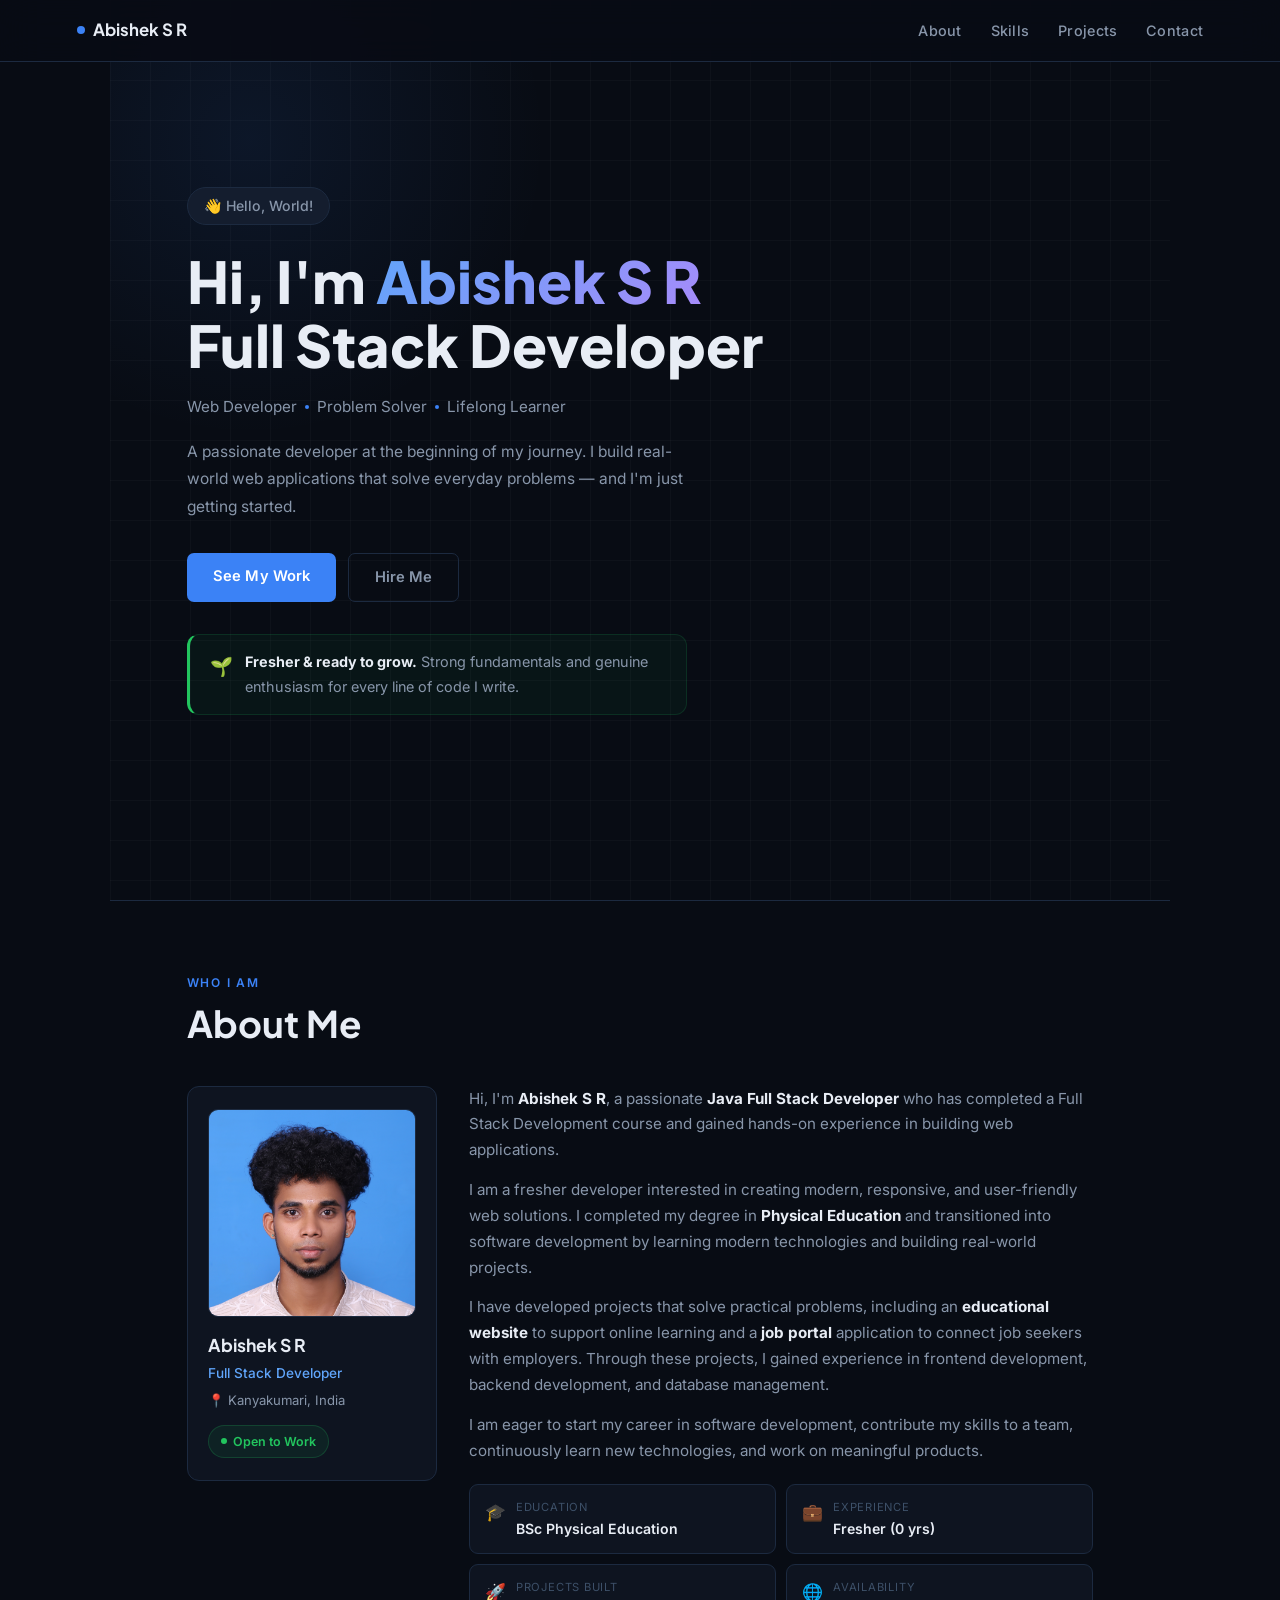
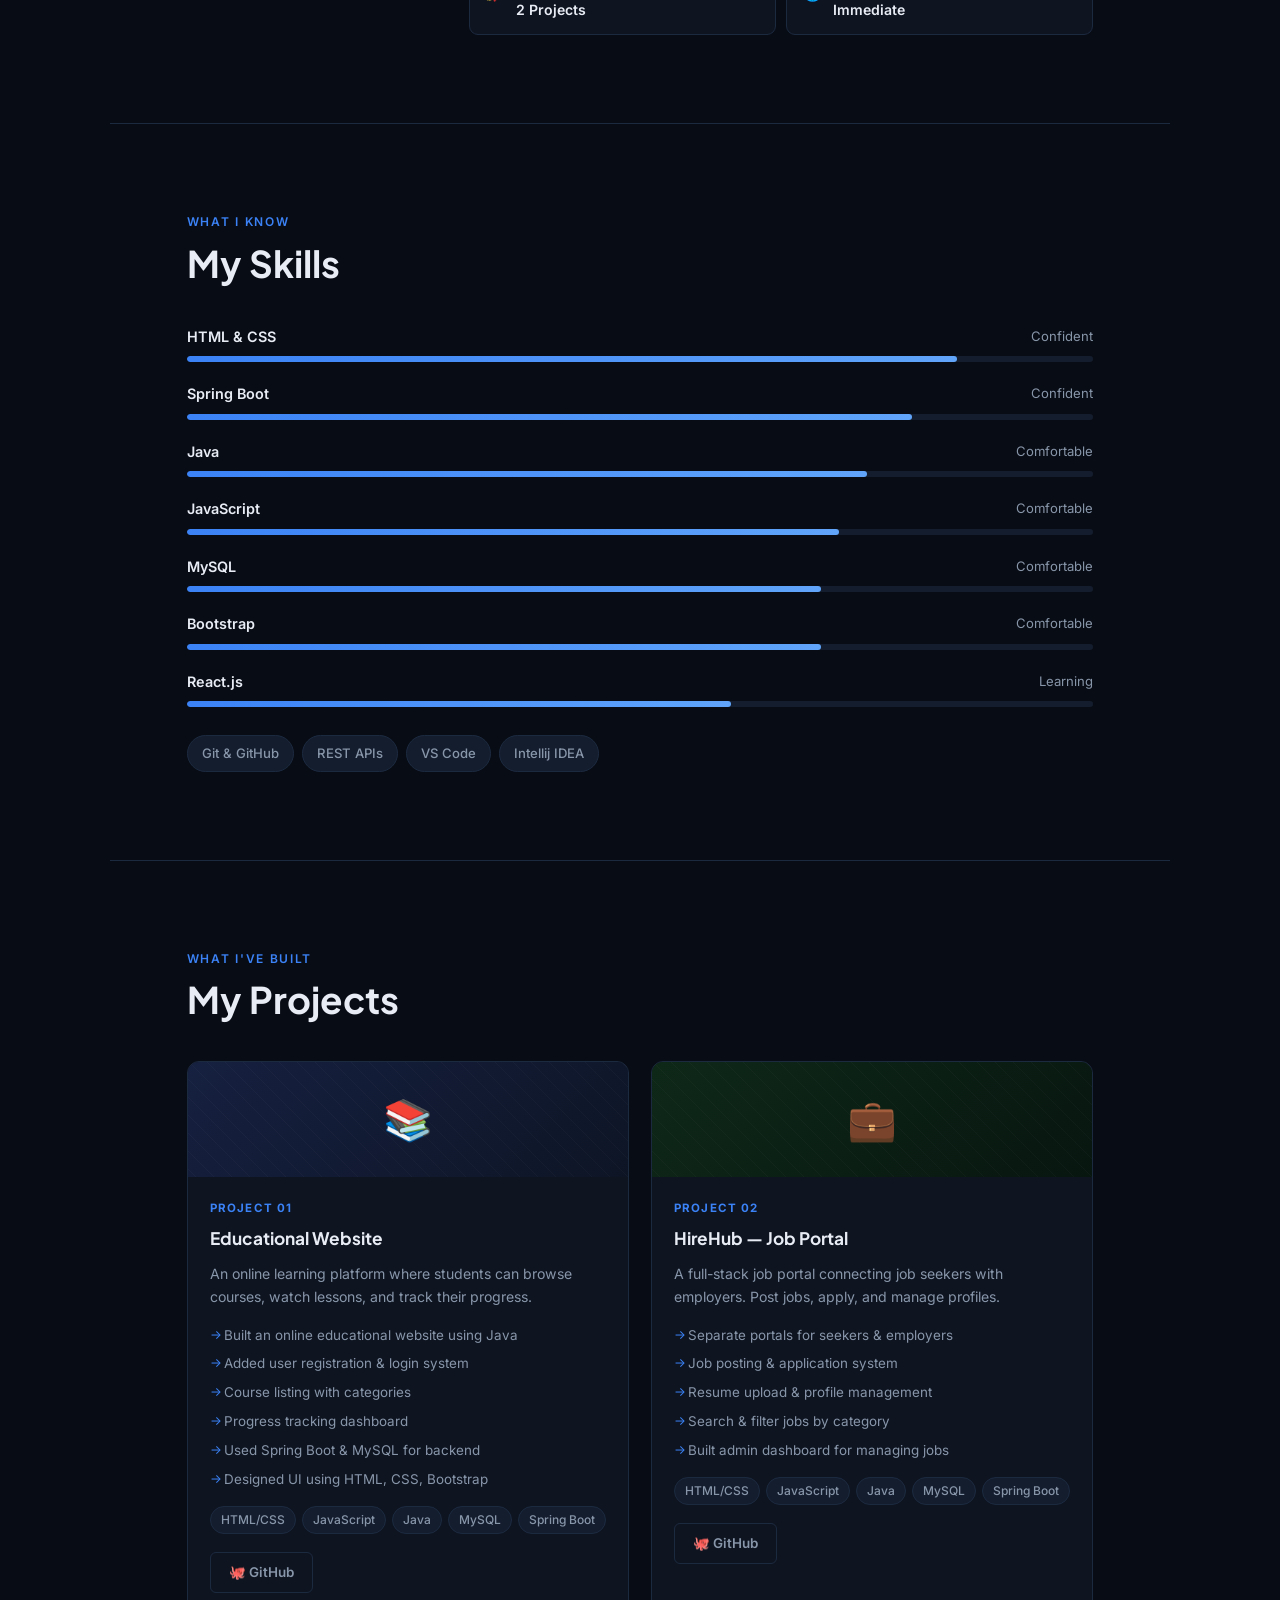
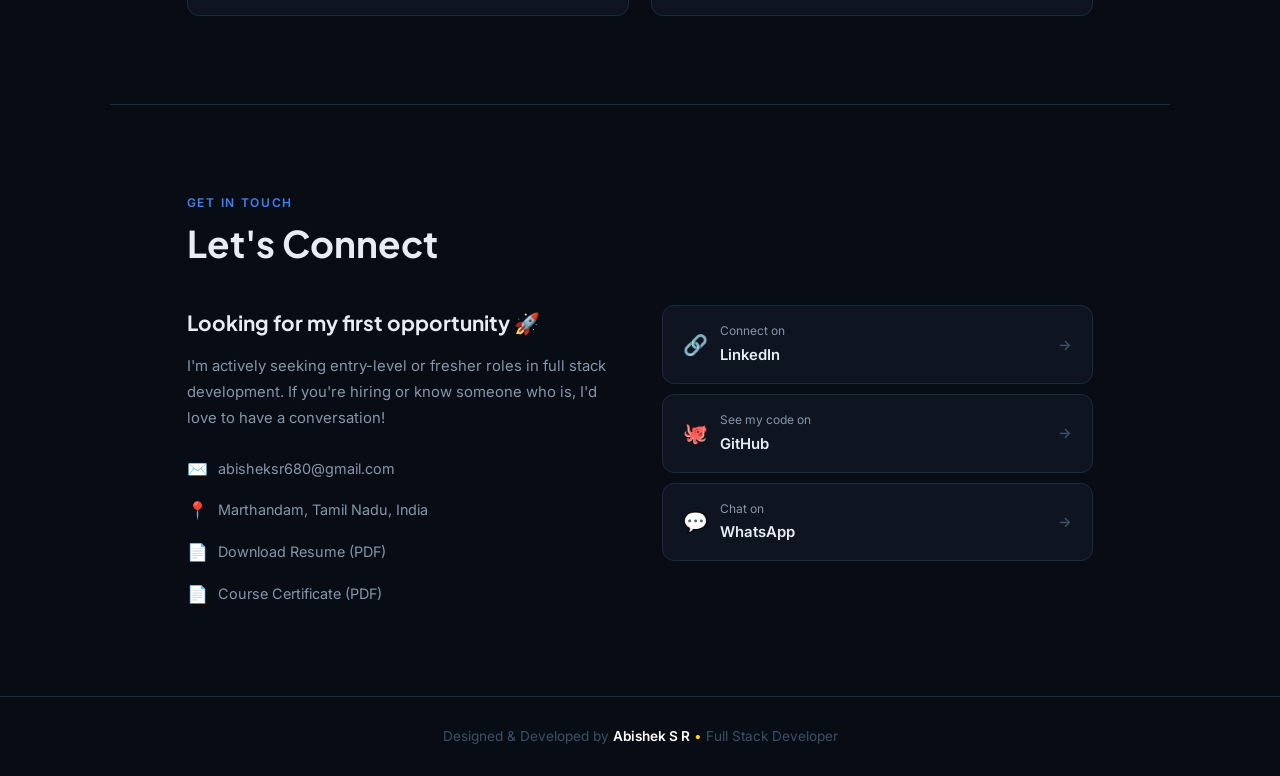
==== commit 0ed437c6: "updated new" ====
--- a/index.html
+++ b/index.html
@@ -178,7 +178,7 @@
           <span class="proj-tag">Spring Boot</span>
         </div>
         <div class="proj-actions">
-          <a href="https://your-live-demo-link.com" target="_blank" rel="noopener" class="proj-btn proj-btn-solid">⚡ Live Demo</a>
+          <!-- <a href="https://your-live-demo-link.com" target="_blank" rel="noopener" class="proj-btn proj-btn-solid">⚡ Live Demo</a> -->
           <a href="https://github.com/Abishek7601/Project_Educational_website" target="_blank" rel="noopener" class="proj-btn proj-btn-outline">🐙 GitHub</a>
         </div>
       </div>
@@ -208,7 +208,7 @@
           <span class="proj-tag">Spring Boot</span>
         </div>
         <div class="proj-actions">
-          <a href="https://your-live-demo-link.com" target="_blank" rel="noopener" class="proj-btn proj-btn-solid">⚡ Live Demo</a>
+          <!-- <a href="https://your-live-demo-link.com" target="_blank" rel="noopener" class="proj-btn proj-btn-solid">⚡ Live Demo</a> -->
           <a href="https://github.com/Abishek7601/Job-Portal-Project" target="_blank" rel="noopener" class="proj-btn proj-btn-outline">🐙 GitHub</a>
         </div>
       </div>
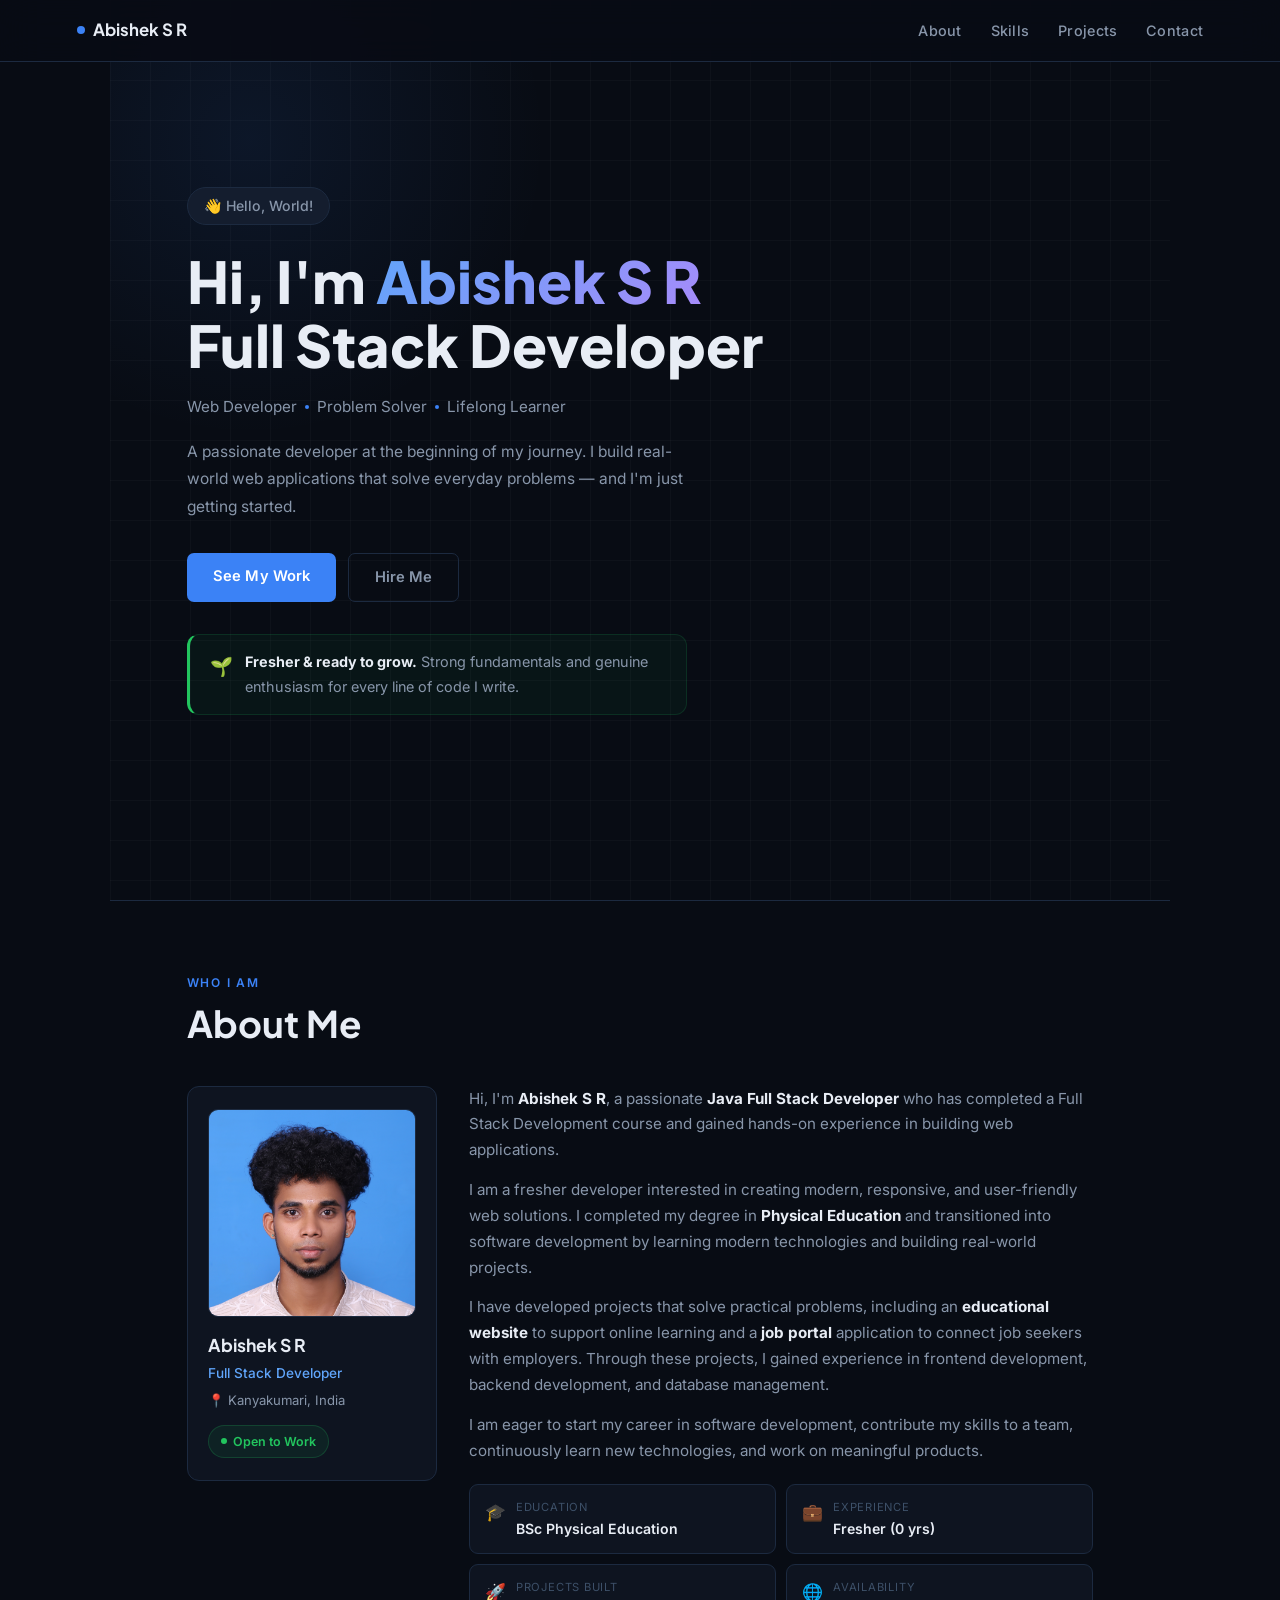
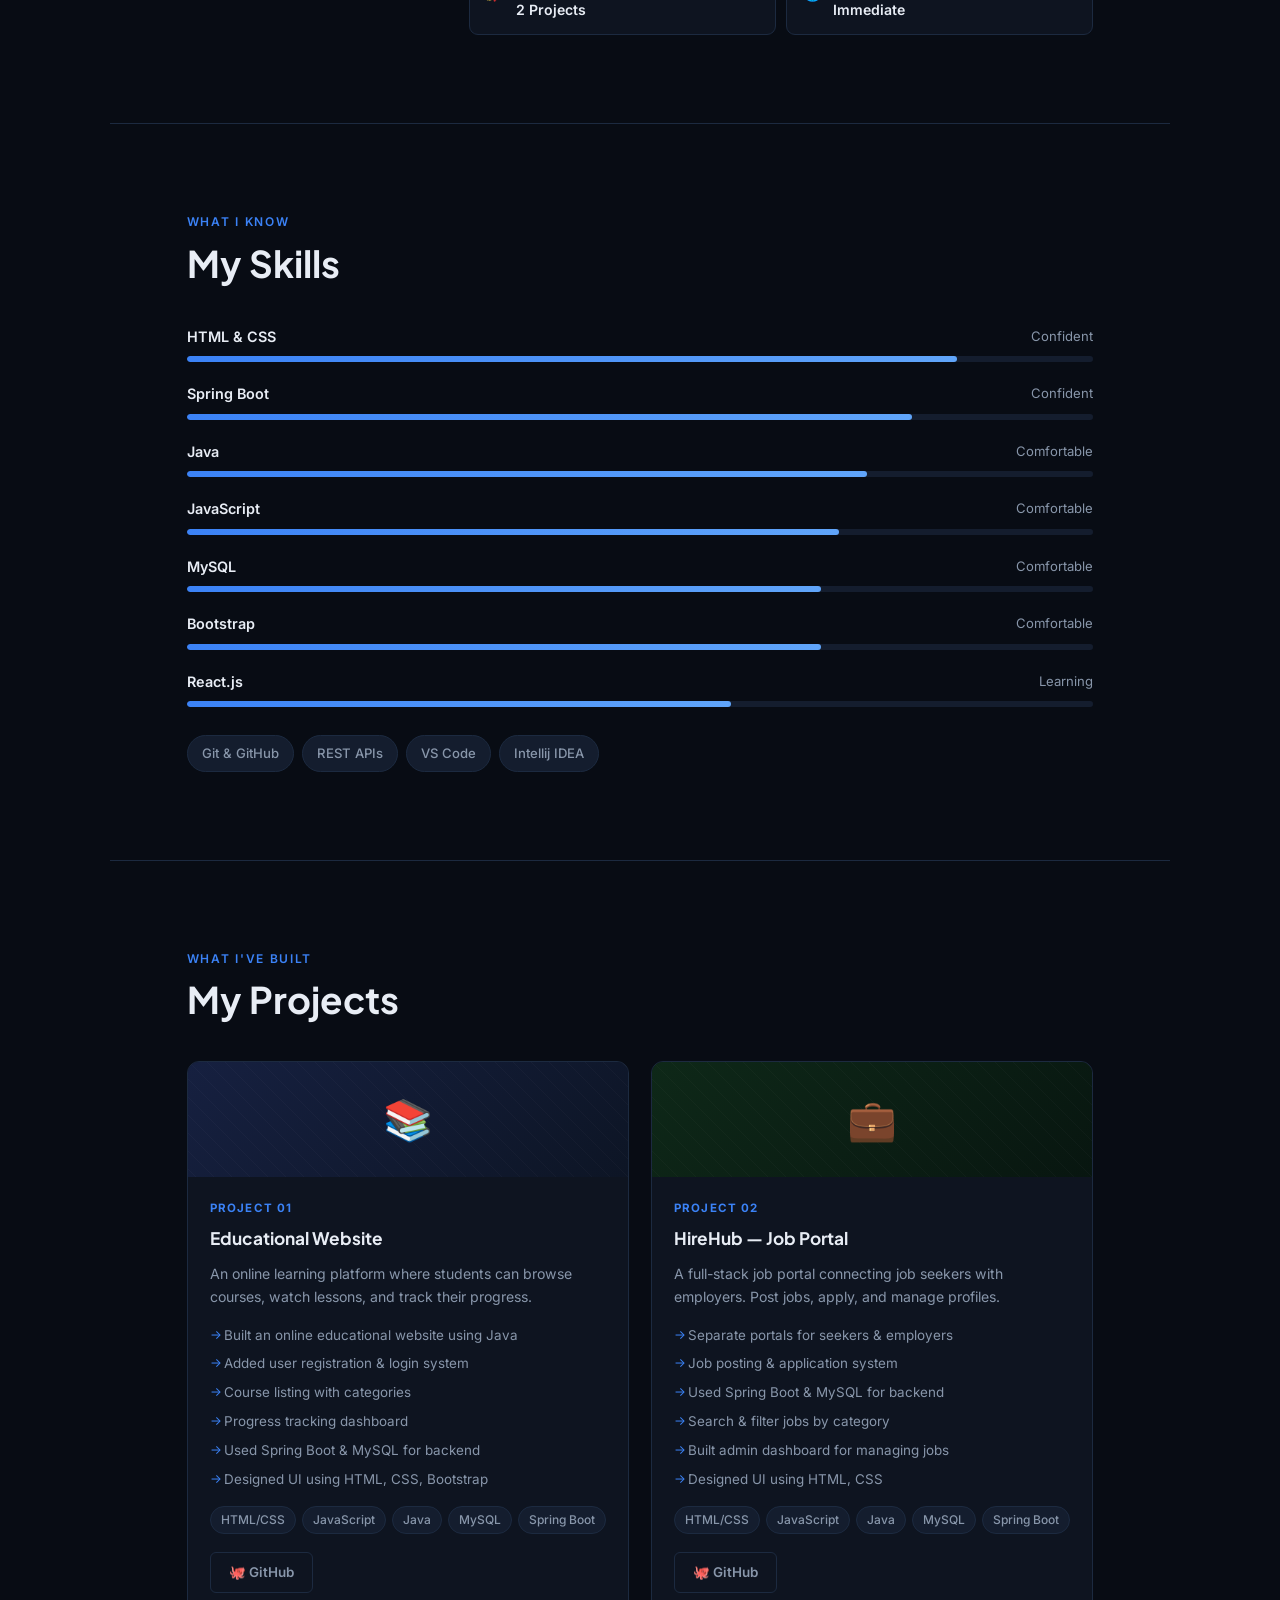
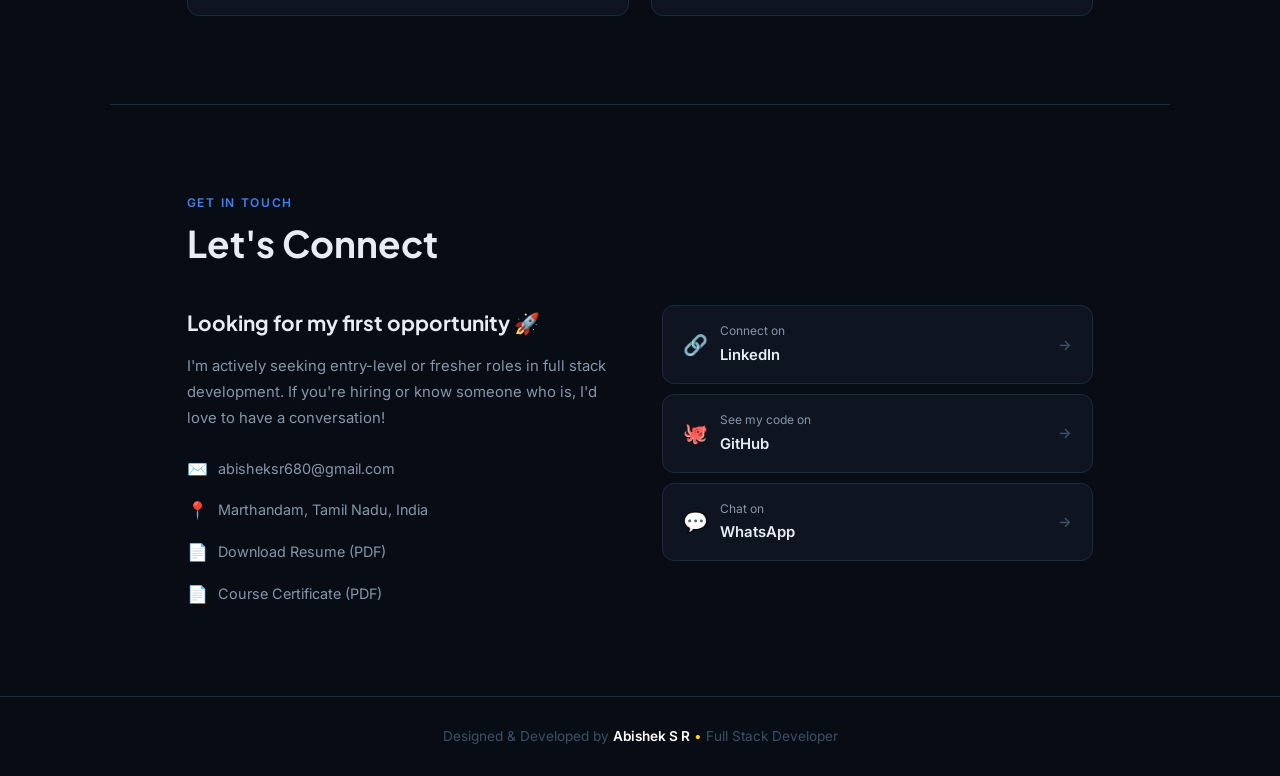
==== commit 72a061ca: "Updated portfolio" ====
--- a/index.html
+++ b/index.html
@@ -196,9 +196,10 @@
         <div class="proj-features">
           <span class="proj-feature">Separate portals for seekers &amp; employers</span>
           <span class="proj-feature">Job posting &amp; application system</span>
-          <span class="proj-feature">Resume upload &amp; profile management</span>
+         <span class="proj-feature">Used Spring Boot &amp; MySQL for backend</span>
           <span class="proj-feature">Search &amp; filter jobs by category</span>
           <span class="proj-feature">Built admin dashboard for managing jobs</span>
+           <span class="proj-feature">Designed UI using HTML, CSS</span>
         </div>
         <div class="proj-footer">
           <span class="proj-tag">HTML/CSS</span>
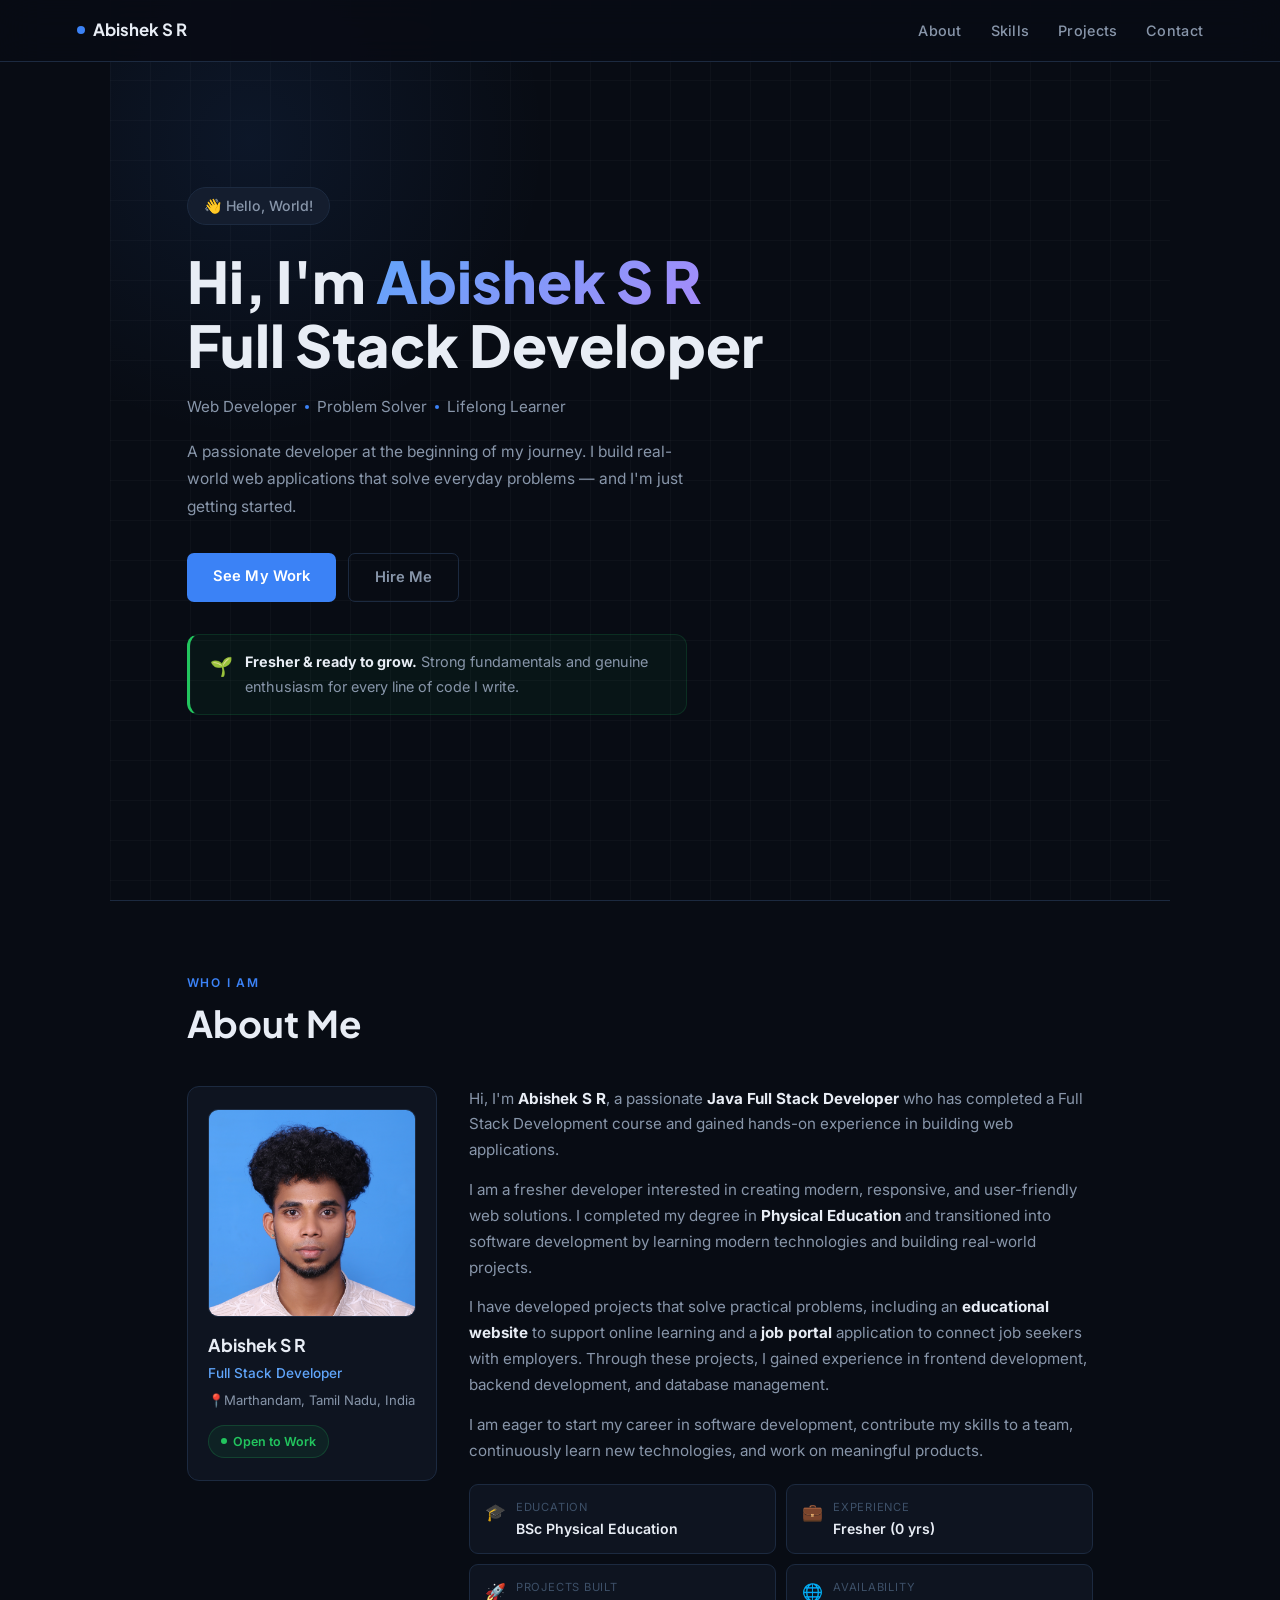
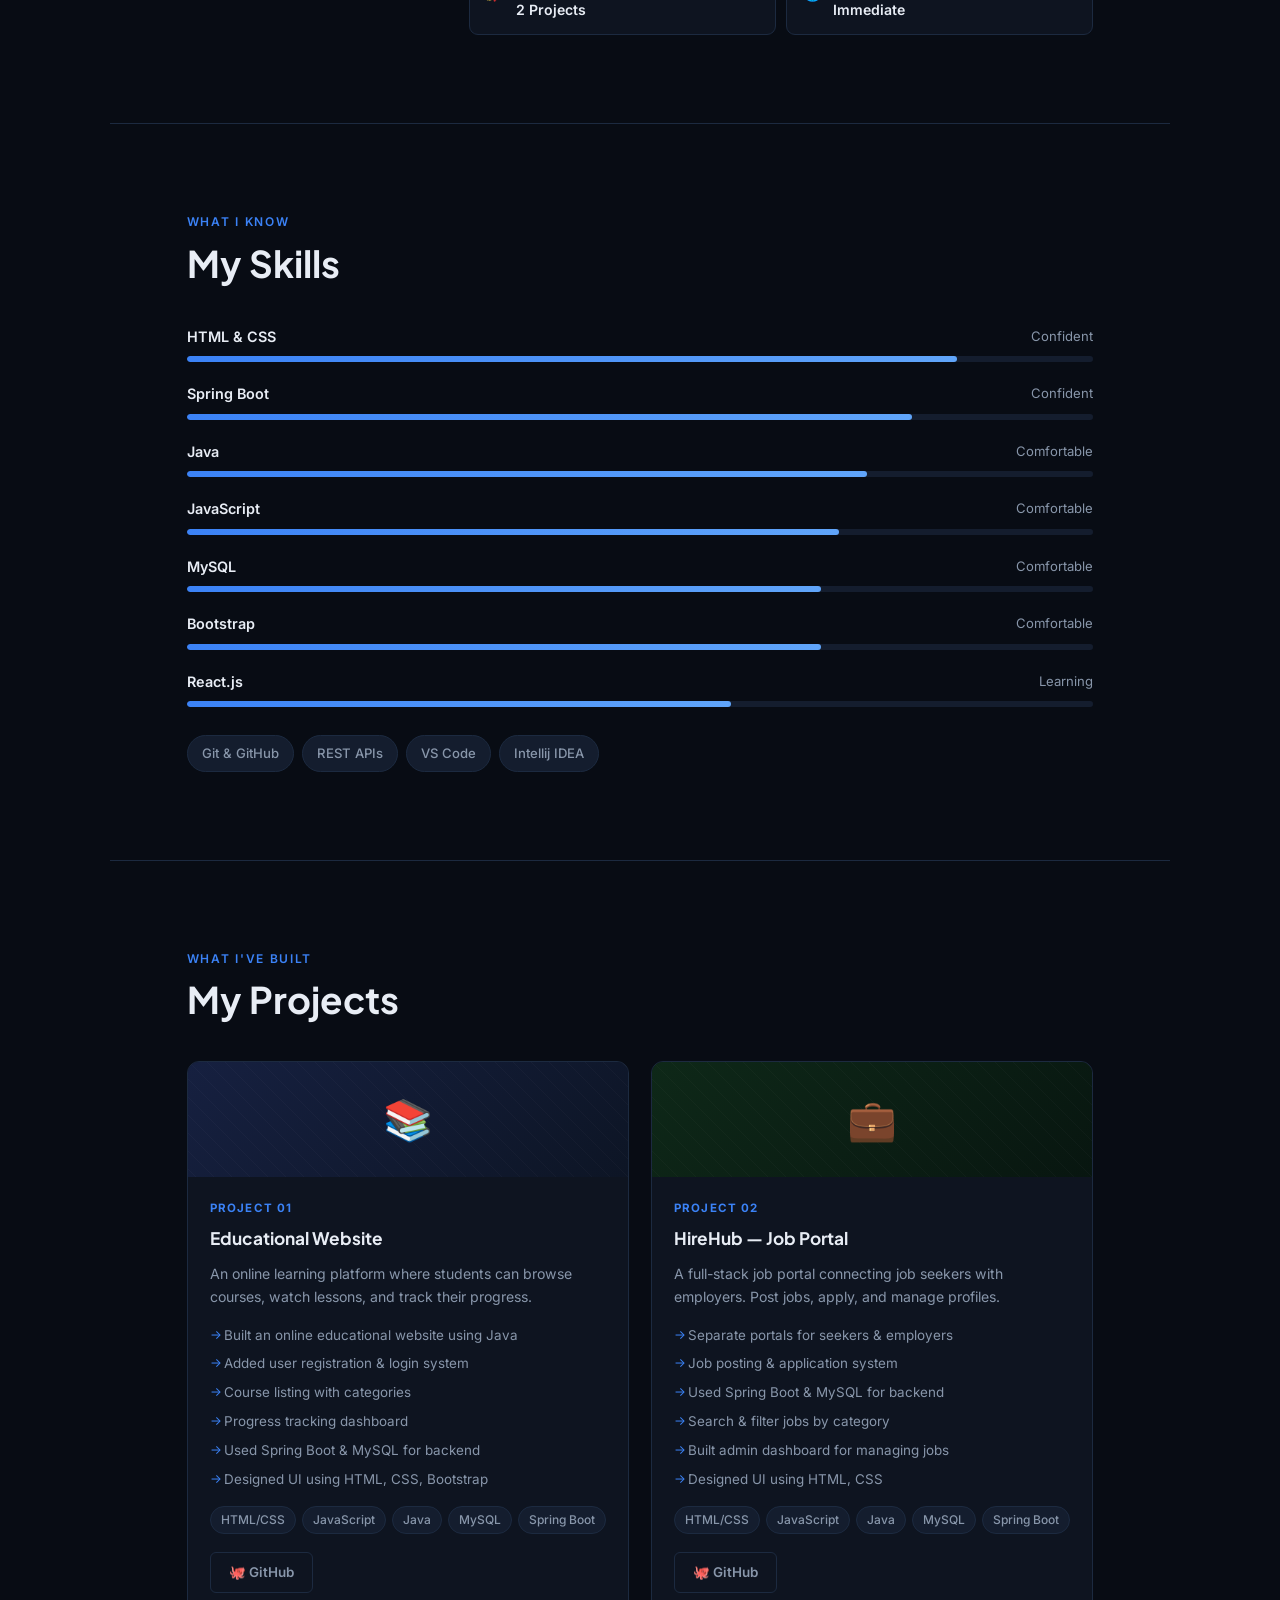
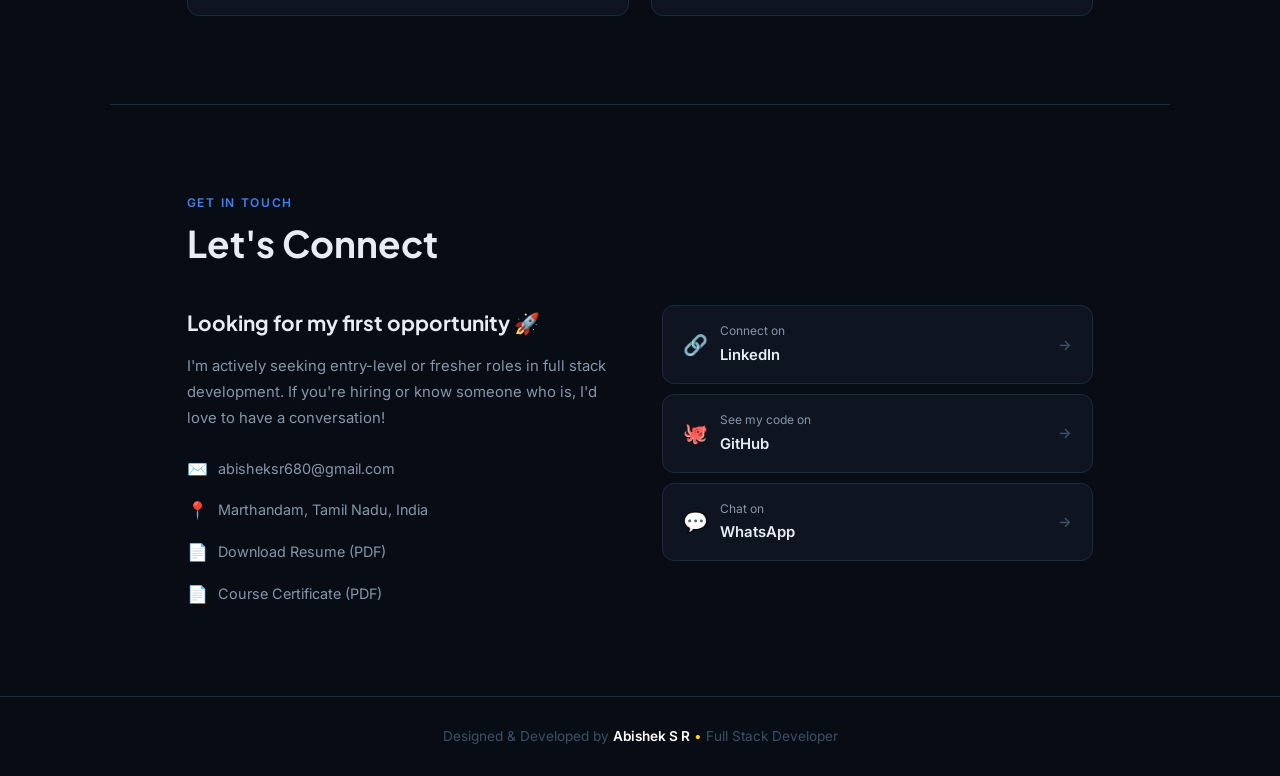
==== commit 3c79ecc0: "Updated new" ====
--- a/index.html
+++ b/index.html
@@ -64,7 +64,7 @@
       <div>
         <h3>Abishek S R</h3>
         <div class="title">Full Stack Developer</div>
-        <div class="location">📍 Kanyakumari, India</div>
+        <div class="location">📍Marthandam, Tamil Nadu, India</div>
       </div>
       <div class="status-pill"><span></span> Open to Work</div>
     </div>
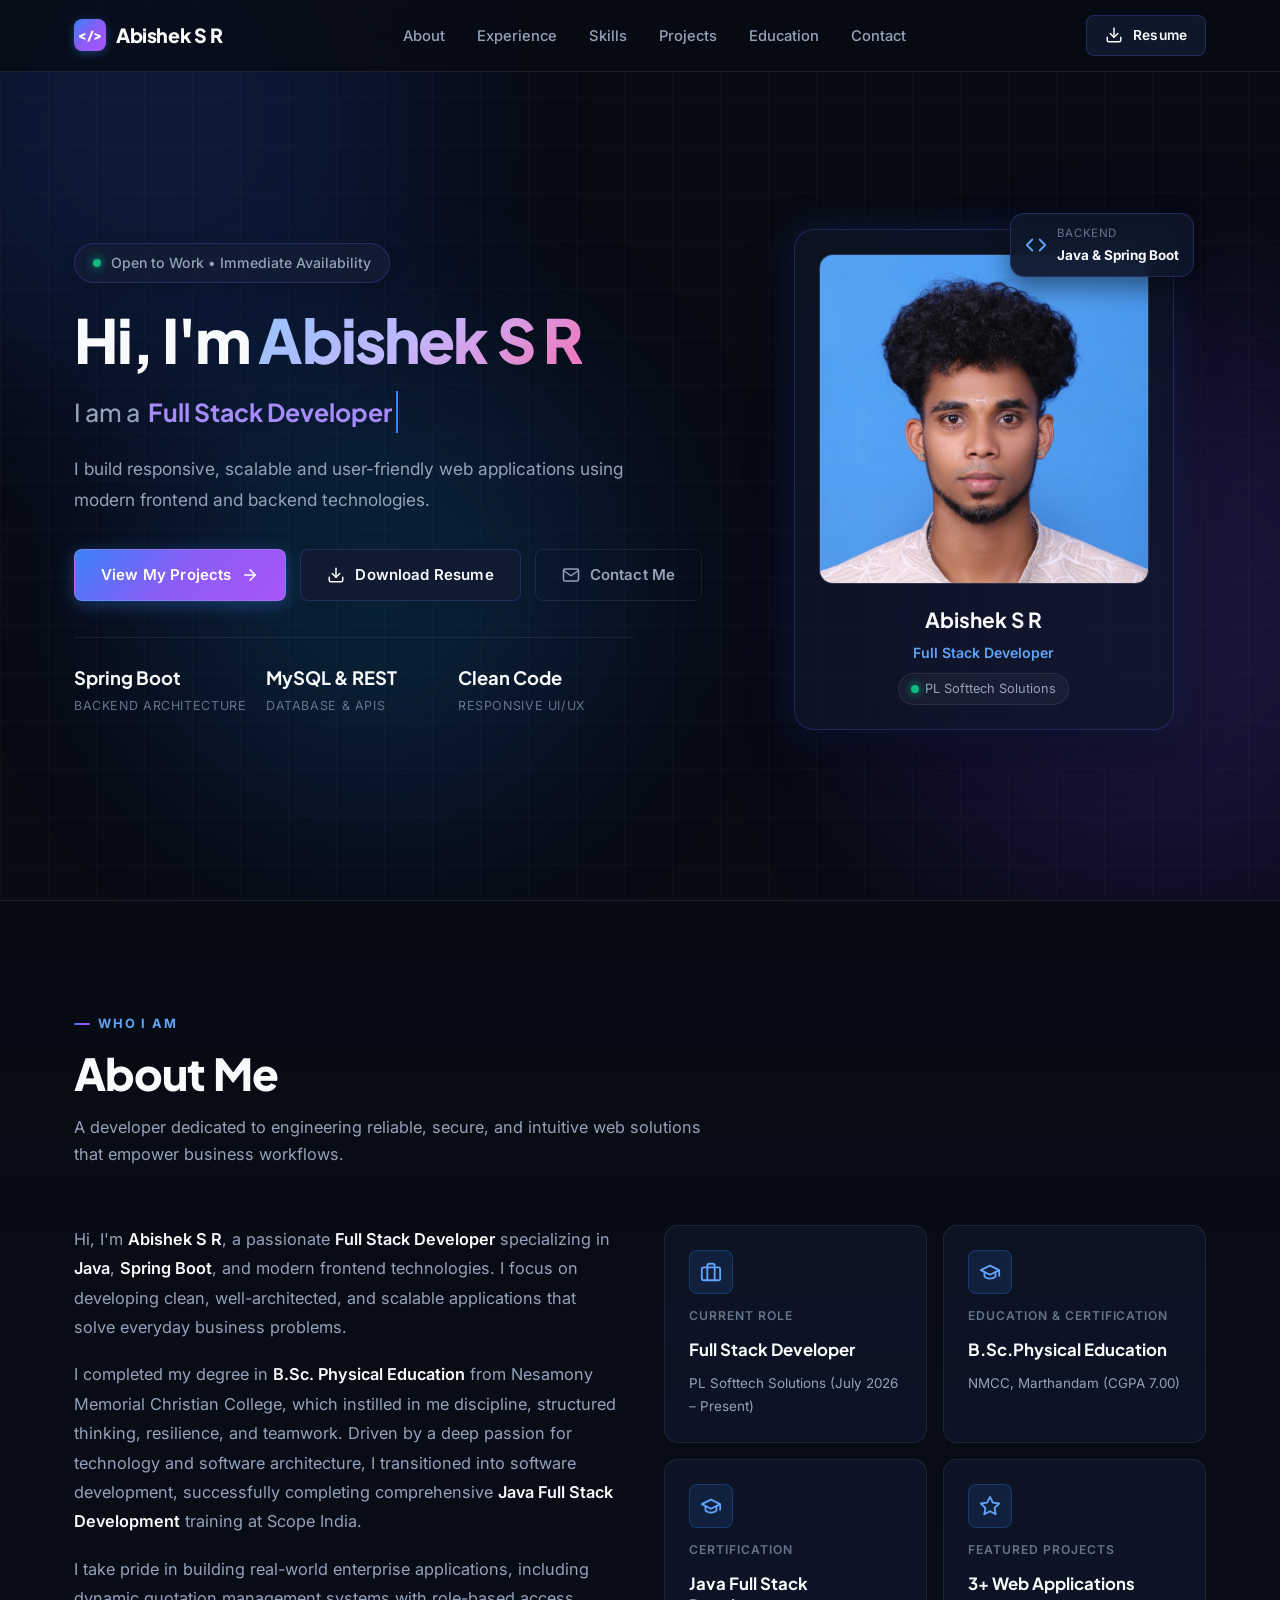
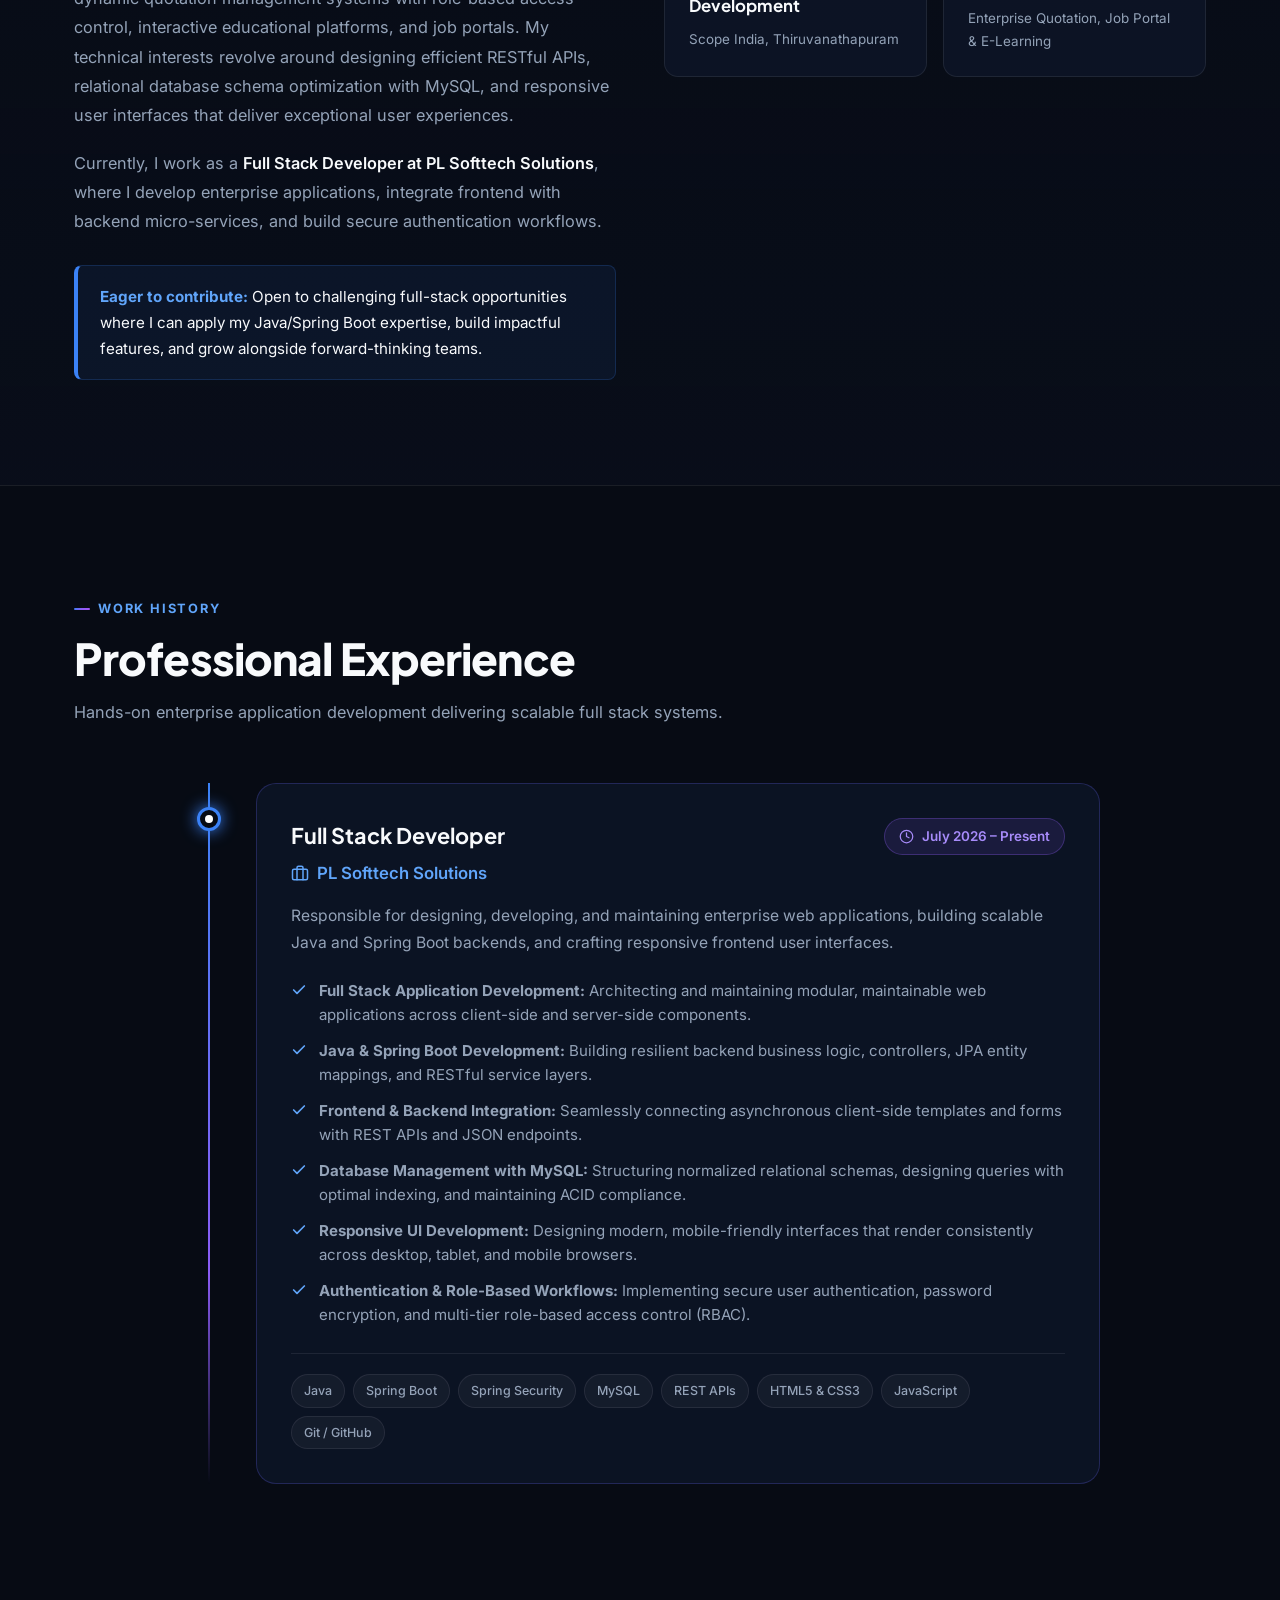
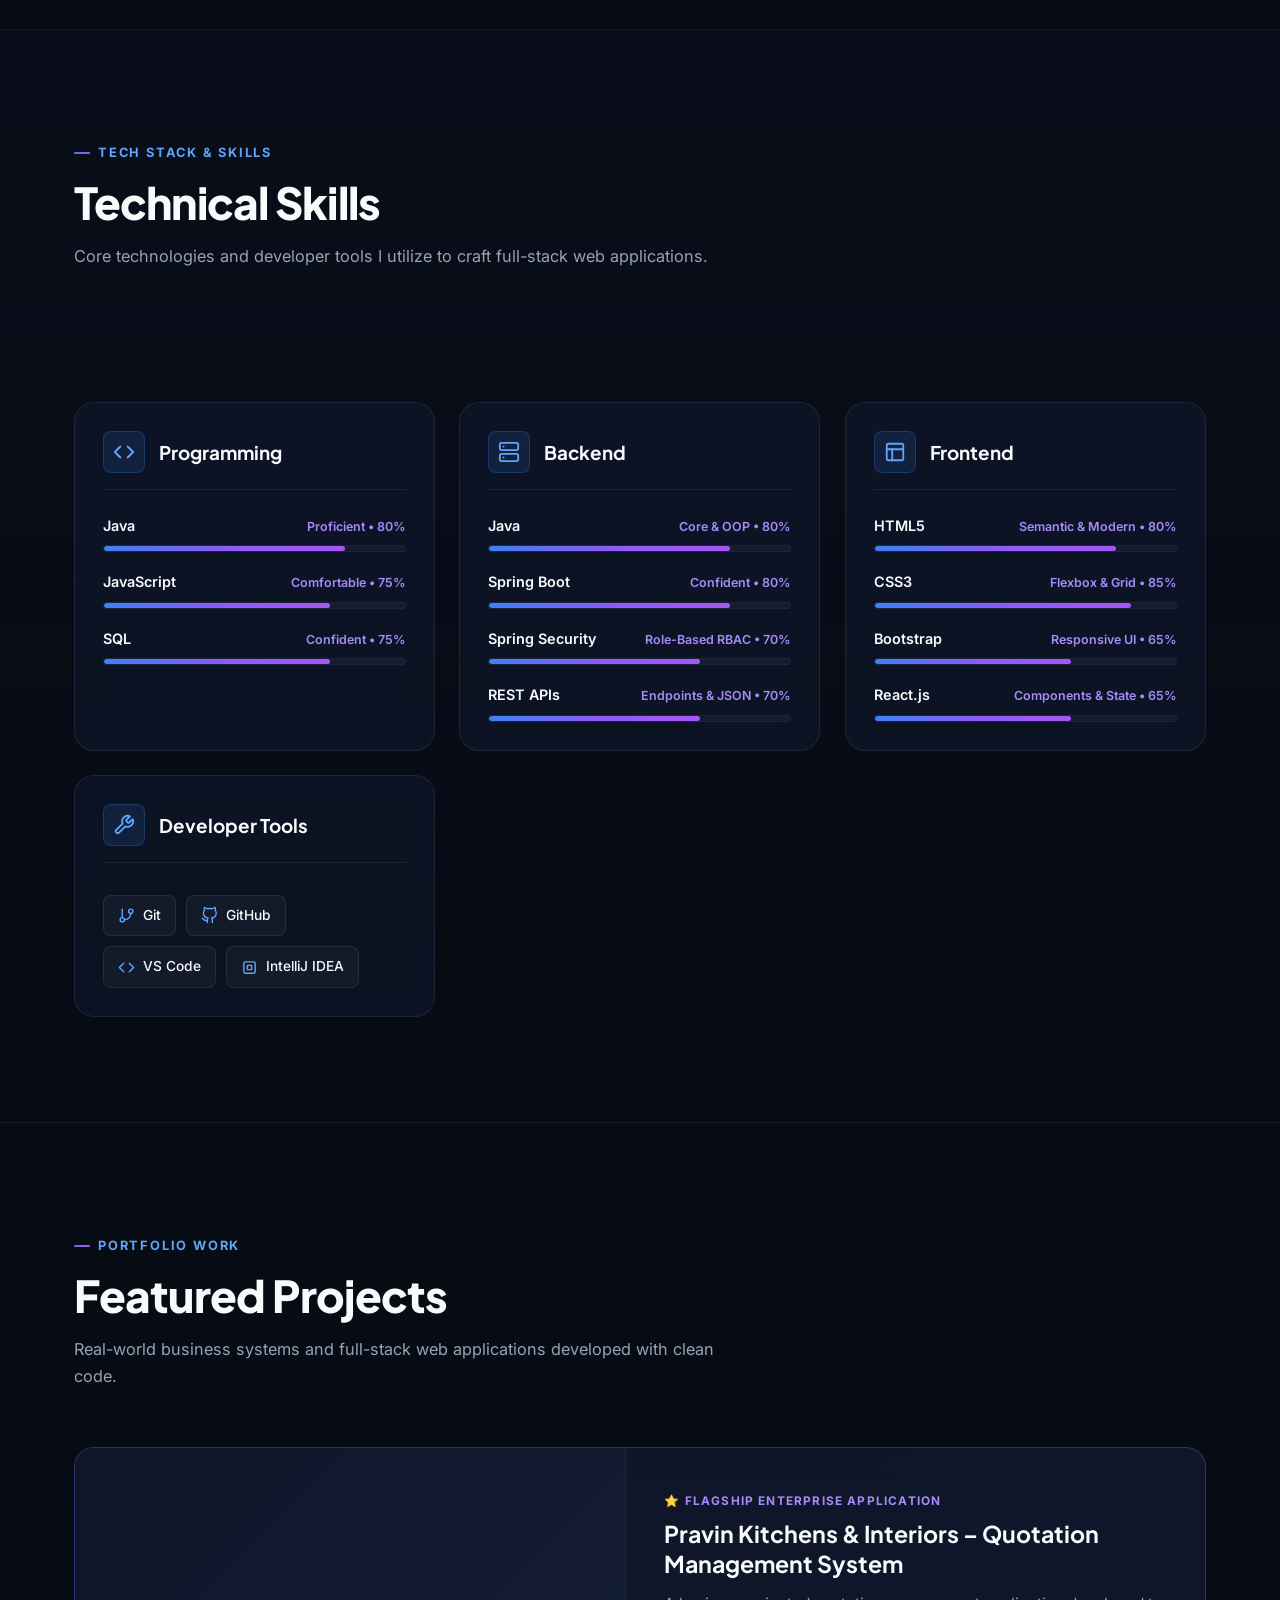
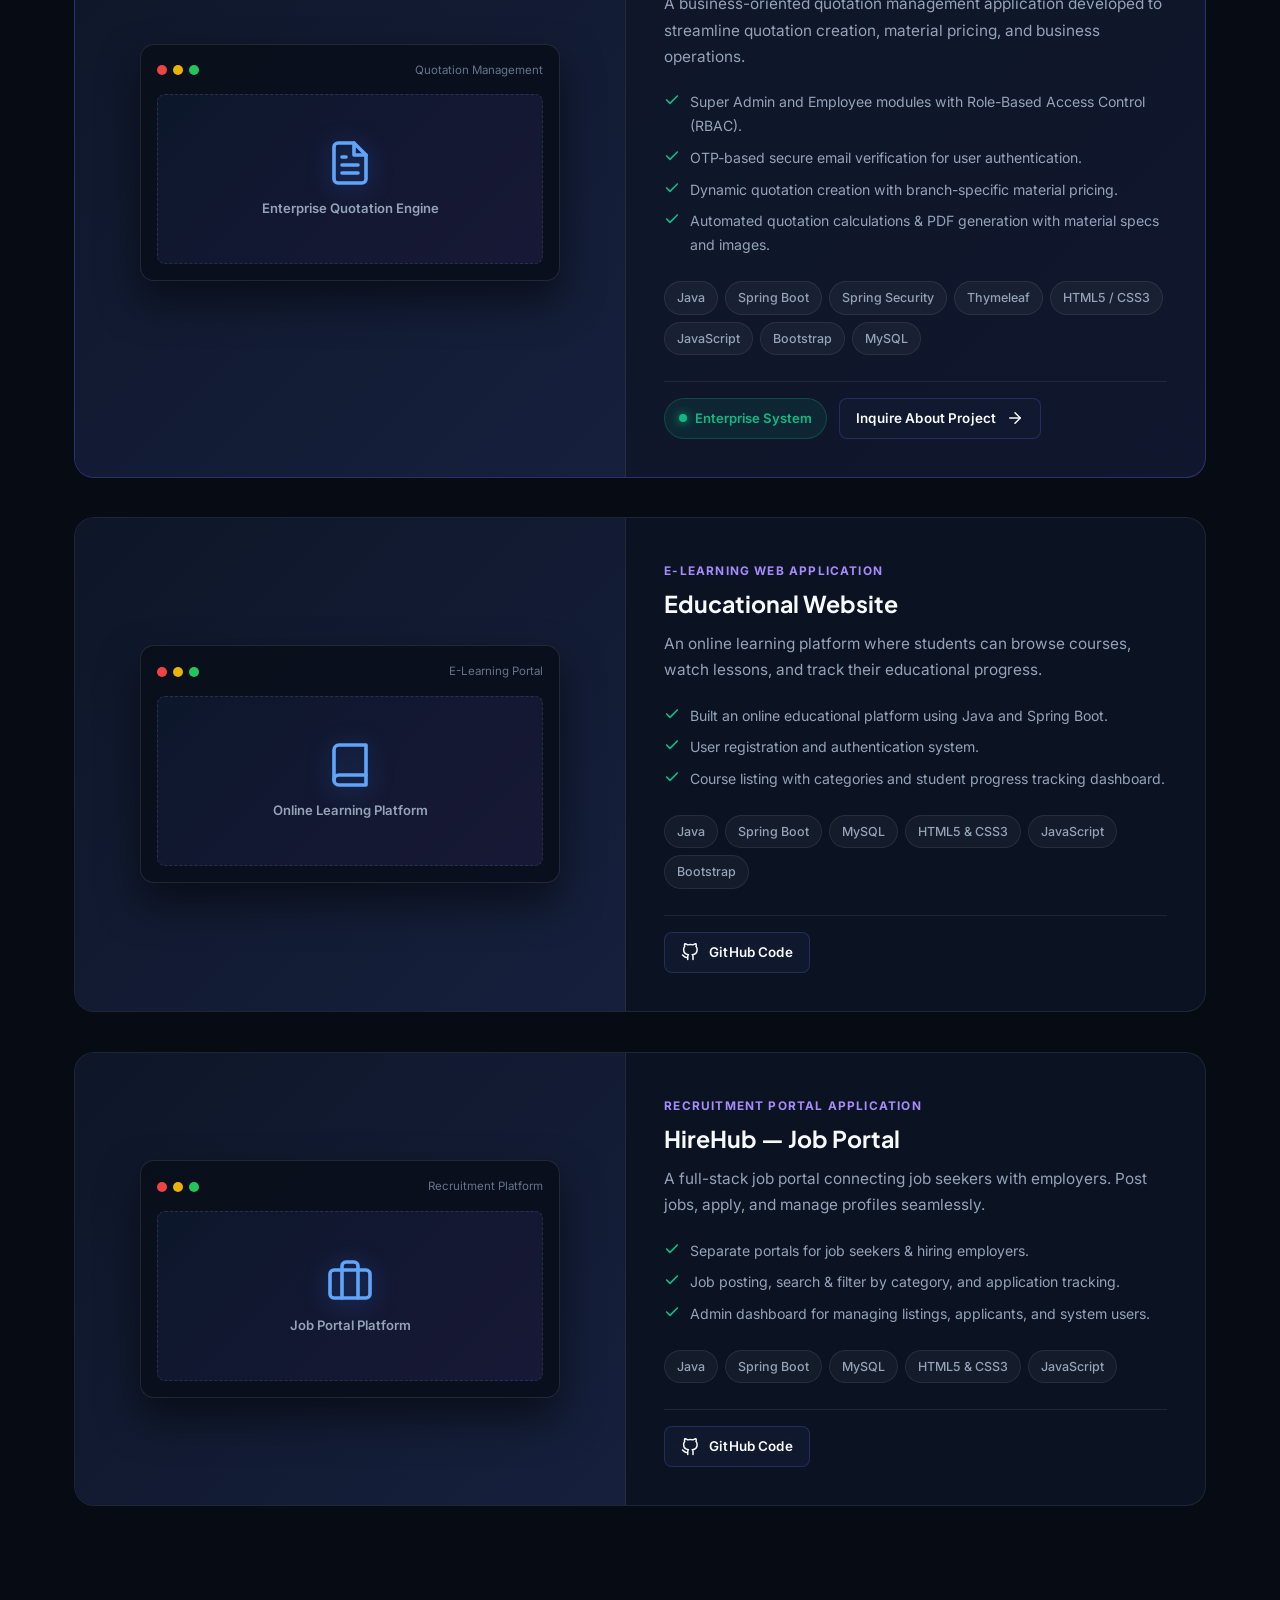
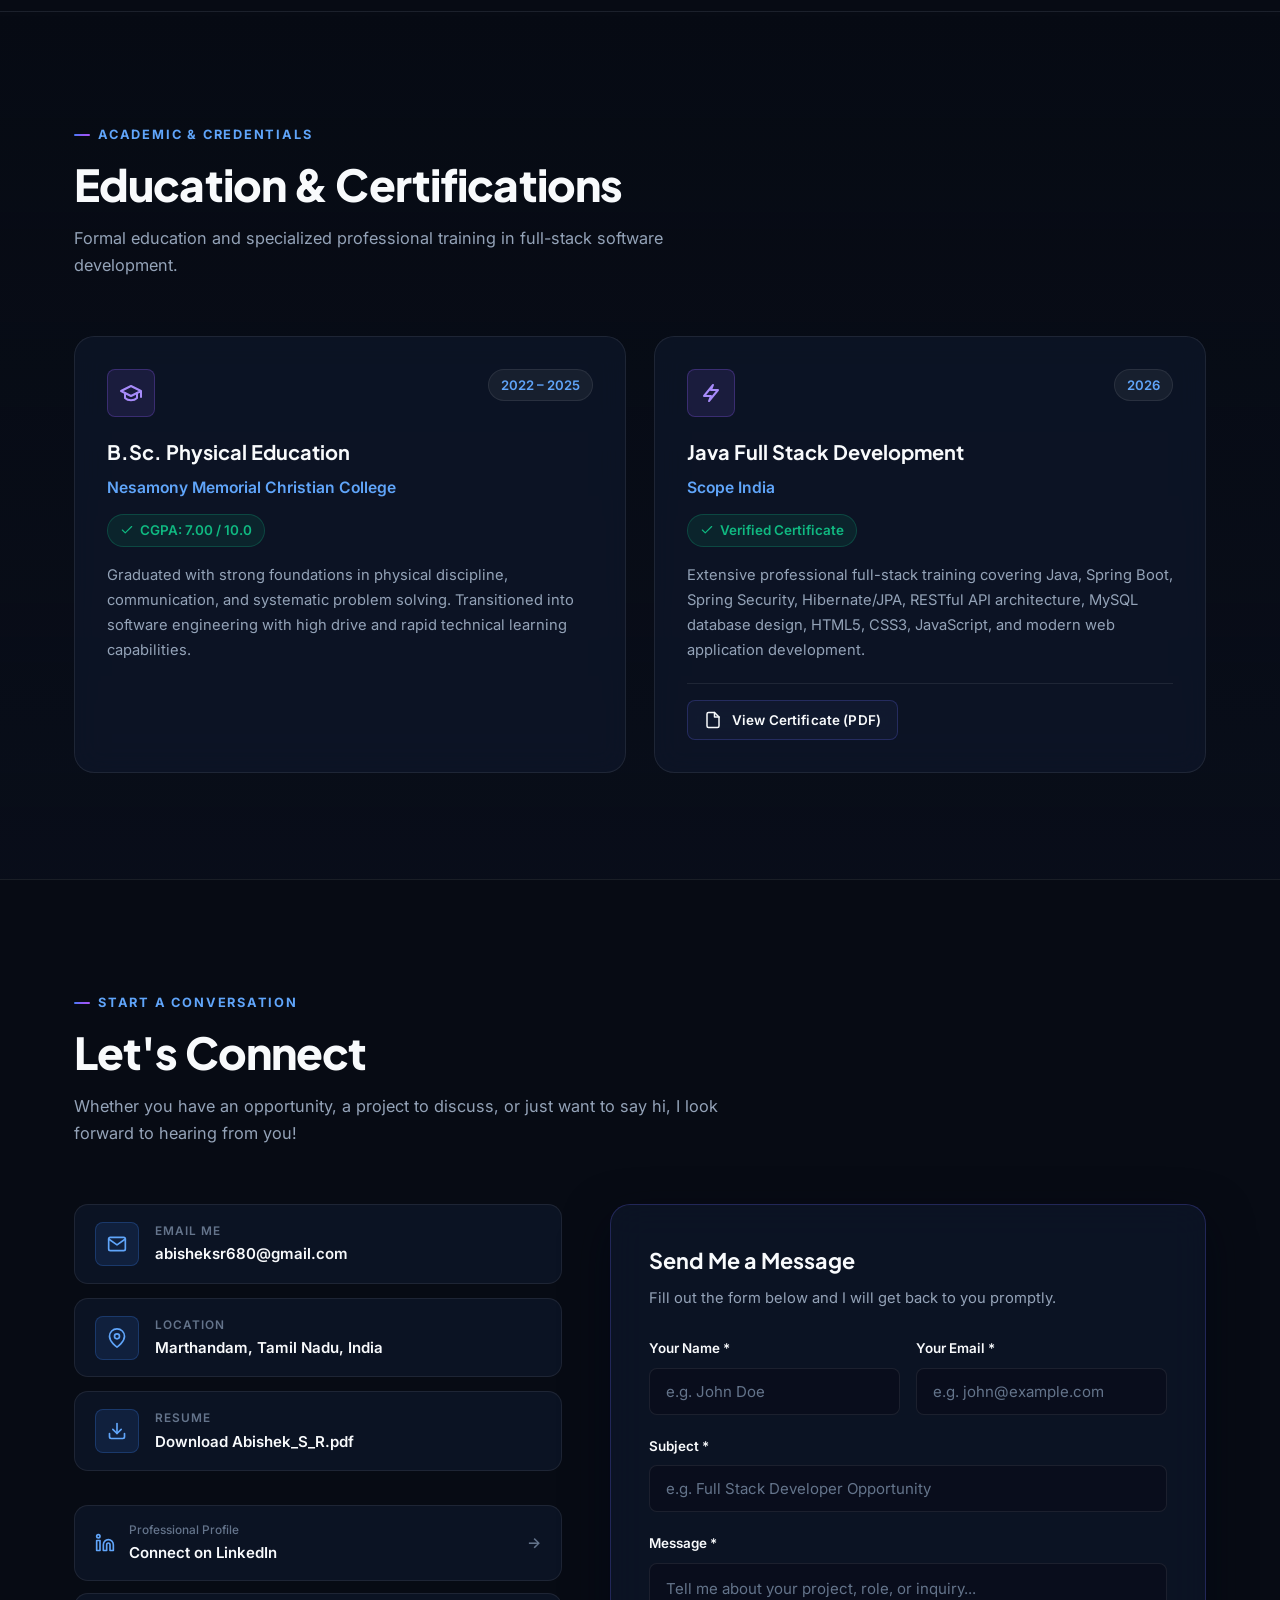
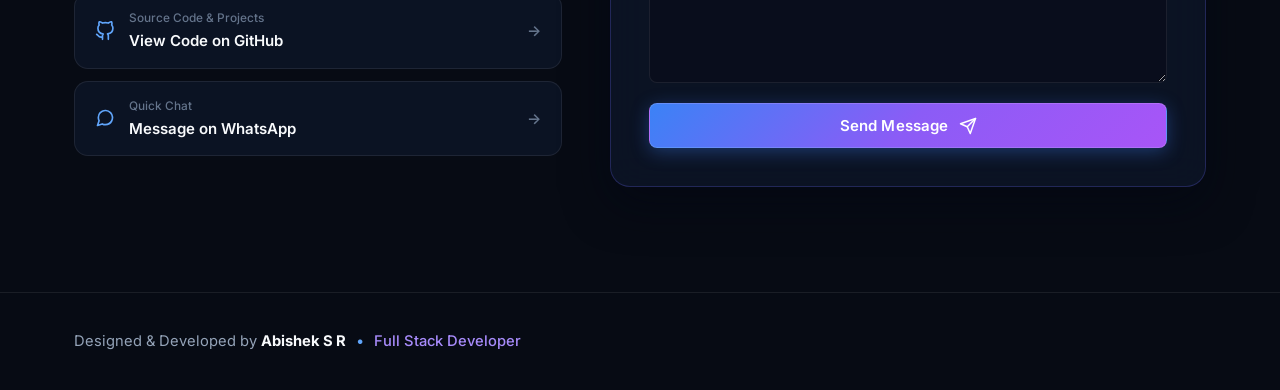
==== commit ae25e738: "newly updated" ====
--- a/index.html
+++ b/index.html
@@ -3,277 +3,1188 @@
 <head>
   <meta charset="UTF-8" />
   <meta name="viewport" content="width=device-width, initial-scale=1.0"/>
+  <meta name="description" content="Portfolio of Abishek S R — Full Stack Developer specializing in Java, Spring Boot, REST APIs, MySQL, and modern responsive web applications."/>
+  <meta name="keywords" content="Abishek S R, Full Stack Developer, Java Developer, Spring Boot, Portfolio, Software Engineer, Web Development, MySQL"/>
+  <meta name="author" content="Abishek S R"/>
+  <meta name="theme-color" content="#070b14"/>
+
+  <!-- Open Graph / Meta -->
+  <meta property="og:title" content="Abishek S R — Full Stack Developer"/>
+  <meta property="og:description" content="I build responsive, scalable and user-friendly web applications using modern frontend and backend technologies."/>
+  <meta property="og:type" content="website"/>
+  <meta property="og:image" content="images/AH-4118.jpg"/>
+
   <title>Abishek S R — Full Stack Developer</title>
+
+  <!-- Google Fonts: Inter & Plus Jakarta Sans -->
   <link rel="preconnect" href="https://fonts.googleapis.com">
-  <link href="https://fonts.googleapis.com/css2?family=Inter:wght@300;400;500;600;700&family=Plus+Jakarta+Sans:wght@600;700;800&display=swap" rel="stylesheet">
+  <link rel="preconnect" href="https://fonts.gstatic.com" crossorigin>
+  <link href="https://fonts.googleapis.com/css2?family=Inter:wght@300;400;500;600;700&family=Plus+Jakarta+Sans:wght@500;600;700;800&display=swap" rel="stylesheet">
+
+  <!-- Main Stylesheet -->
   <link rel="stylesheet" href="style.css">
-  <style>
-   
-  </style>
 </head>
 <body>
 
-<!-- NAV -->
-<nav>
-  <a href="#hero" class="nav-logo"><div class="nav-dot"></div> Abishek S R</a>
-  <ul class="nav-links">
-    <li><a href="#about">About</a></li>
-    <li><a href="#skills">Skills</a></li>
-    <li><a href="#projects">Projects</a></li>
-    <li><a href="#contact">Contact</a></li>
-  </ul>
-</nav>
-
-<!-- HERO -->
-<section id="hero">
-  <div class="hero-grid"></div>
-  <div class="hero-glow"></div>
-  <div class="hero-content">
-    <div class="greeting">👋 Hello, World!</div>
-    <h1>Hi, I'm <span class="name">Abishek S R</span><br>Full Stack Developer</h1>
-    <p class="hero-role">
-      Web Developer <span class="dot"></span>
-      Problem Solver <span class="dot"></span>
-      Lifelong Learner
-    </p>
-    <p class="hero-bio">
-      A passionate developer at the beginning of my journey. I build real-world web applications that solve everyday problems — and I'm just getting started.
-    </p>
-    <div class="hero-cta">
-      <a href="#projects" class="btn-primary">See My Work</a>
-      <a href="#contact" class="btn-ghost">Hire Me</a>
-    </div>
-    <div class="hero-note">
-      <div class="hero-note-icon">🌱</div>
-      <p><strong>Fresher &amp; ready to grow.</strong> Strong fundamentals and genuine enthusiasm for every line of code I write.</p>
-    </div>
+  <!-- Ambient Glowing Background Elements -->
+  <div class="bg-ambient-wrapper" aria-hidden="true">
+    <div class="ambient-grid"></div>
+    <div class="ambient-orb ambient-orb-1"></div>
+    <div class="ambient-orb ambient-orb-2"></div>
+    <div class="ambient-orb ambient-orb-3"></div>
   </div>
-</section>
-
-<!-- ABOUT -->
-<section id="about">
-  <div class="sec-eyebrow">Who I am</div>
-  <h2>About Me</h2>
-  <div class="about-wrap">
-    <div class="about-card">
-      <div class="avatar">
-        <img src="images/AH-4118.jpg" alt="Abishek S R"
-          onerror="this.outerHTML='<svg xmlns=\'http://www.w3.org/2000/svg\' viewBox=\'0 0 200 200\' width=\'100%\' height=\'100%\'><rect width=\'200\' height=\'200\' fill=\'#141d2e\'/><circle cx=\'100\' cy=\'78\' r=\'36\' fill=\'#1c2d46\'/><ellipse cx=\'100\' cy=\'162\' rx=\'56\' ry=\'40\' fill=\'#1c2d46\'/></svg>'"
-        />
+
+  <!-- NAVIGATION BAR -->
+  <header>
+    <nav class="navbar" id="navbar">
+      <div class="container nav-container">
+        <!-- Logo -->
+        <a href="#hero" class="nav-brand" aria-label="Abishek S R Home">
+          <span class="brand-badge">&lt;/&gt;</span>
+          <span>Abishek S R</spav>
+        </a>
+
+        <!-- Desktop Navigation Links -->
+        <ul class="desktop-nav">
+          <li><a href="#about" class="nav-link">About</a></li>
+          <li><a href="#experience" class="nav-link">Experience</a></li>
+          <li><a href="#skills" class="nav-link">Skills</a></li>
+          <li><a href="#projects" class="nav-link">Projects</a></li>
+          <li><a href="#education" class="nav-link">Education</a></li>
+          <li><a href="#contact" class="nav-link">Contact</a></li>
+        </ul>
+
+        <!-- Nav Action Button -->
+        <div class="nav-actions">
+          <a href="files/Abishek_S_R.pdf" target="_blank" rel="noopener" class="btn btn-secondary nav-resume-btn" download>
+            <svg viewBox="0 0 24 24" fill="none" stroke="currentColor" stroke-width="2" stroke-linecap="round" stroke-linejoin="round">
+              <path d="M21 15v4a2 2 0 0 1-2 2H5a2 2 0 0 1-2-2v-4"></path>
+              <polyline points="7 10 12 15 17 10"></polyline>
+              <line x1="12" y1="15" x2="12" y2="3"></line>
+            </svg>
+            <span>Resume</span>
+          </a>
+
+          <!-- Mobile Hamburger Toggle -->
+          <button class="mobile-toggle" id="mobile-toggle" aria-label="Toggle navigation menu" aria-expanded="false">
+            <span></span>
+            <span></span>
+            <span></span>
+          </button>
+        </div>
       </div>
-      <div>
-        <h3>Abishek S R</h3>
-        <div class="title">Full Stack Developer</div>
-        <div class="location">📍Marthandam, Tamil Nadu, India</div>
-      </div>
-      <div class="status-pill"><span></span> Open to Work</div>
-    </div>
-
-    <div class="about-right">
-      <p>Hi, I'm <strong>Abishek S R</strong>, a passionate <strong>Java Full Stack Developer</strong> who has completed a Full Stack Development course and gained hands-on experience in building web applications.</p>
-      <p>I am a fresher developer interested in creating modern, responsive, and user-friendly web solutions. I completed my degree in<strong> Physical Education</strong> and transitioned into software development by learning modern technologies and building real-world projects.</p>
-      <p>I have developed projects that solve practical problems, including an<strong> educational website</strong> to support online learning and a <strong>job portal </strong>application to connect job seekers with employers. Through these projects, I gained experience in frontend development, backend development, and database management.</p>
-      <p>I am eager to start my career in software development, contribute my skills to a team, continuously learn new technologies, and work on meaningful products.</p>
-      <div class="about-highlights">
-        <div class="highlight-item">
-          <span class="icon">🎓</span>
-          <div><div class="label">Education</div><div class="value">BSc Physical Education</div></div>
-        </div>
-        <div class="highlight-item">
-          <span class="icon">💼</span>
-          <div><div class="label">Experience</div><div class="value">Fresher (0 yrs)</div></div>
-        </div>
-        <div class="highlight-item">
-          <span class="icon">🚀</span>
-          <div><div class="label">Projects Built</div><div class="value">2 Projects</div></div>
-        </div>
-        <div class="highlight-item">
-          <span class="icon">🌐</span>
-          <div><div class="label">Availability</div><div class="value">Immediate</div></div>
-        </div>
-      </div>
-    </div>
-  </div>
-</section>
-
-<!-- SKILLS -->
-<section id="skills">
-  <div class="sec-eyebrow">What I know</div>
-  <h2>My Skills</h2>
-  <div class="skills-container">
-
-    <div class="skill-row">
-      <div class="skill-row-label"><span>HTML &amp; CSS</span><span>Confident</span></div>
-      <div class="skill-bar-bg"><div class="skill-bar-fill" style="width:85%"></div></div>
-    </div>
-
-     <div class="skill-row">
-      <div class="skill-row-label"><span>Spring Boot</span><span>Confident</span></div>
-      <div class="skill-bar-bg"><div class="skill-bar-fill" style="width:80%"></div></div>
-    </div>
-
-    <div class="skill-row">
-      <div class="skill-row-label"><span>Java</span><span>Comfortable</span></div>
-      <div class="skill-bar-bg"><div class="skill-bar-fill" style="width:75%"></div></div>
-    </div>
-
-    <div class="skill-row">
-      <div class="skill-row-label"><span>JavaScript</span><span>Comfortable</span></div>
-      <div class="skill-bar-bg"><div class="skill-bar-fill" style="width:72%"></div></div>
-    </div>
-    
-    <div class="skill-row">
-      <div class="skill-row-label"><span>MySQL</span><span>Comfortable</span></div>
-      <div class="skill-bar-bg"><div class="skill-bar-fill" style="width:70%"></div></div>
-    </div>
-    
-   
-     <div class="skill-row">
-      <div class="skill-row-label"><span>Bootstrap</span><span>Comfortable</span></div>
-      <div class="skill-bar-bg"><div class="skill-bar-fill" style="width:70%"></div></div>
-    </div>
-
-    <div class="skill-row">
-      <div class="skill-row-label"><span>React.js</span><span>Learning</span></div>
-      <div class="skill-bar-bg"><div class="skill-bar-fill" style="width:60%"></div></div>
-    </div>
-
-  </div>
-  <div class="skill-tags-wrap">
-    <span class="stag">Git &amp; GitHub</span>
-    <span class="stag">REST APIs</span>
-    <span class="stag">VS Code</span>
-    <span class="stag">Intellij IDEA</span>
-  </div>
-</section>
-
-<!-- PROJECTS -->
-<section id="projects">
-  <div class="sec-eyebrow">What I've built</div>
-  <h2>My Projects</h2>
-  <div class="projects-grid">
-
-    <div class="proj-card">
-      <div class="proj-banner" style="background: linear-gradient(135deg, #162040 0%, #0d1525 100%);">
-        <div class="proj-banner-pattern"></div>
-        <div class="proj-banner-icon">📚</div>
-      </div>
-      <div class="proj-body">
-        <div class="proj-num">Project 01</div>
-        <h3>Educational Website</h3>
-        <p>An online learning platform where students can browse courses, watch lessons, and track their progress.</p>
-        <div class="proj-features">
-          <span class="proj-feature">Built an online educational website using Java</span>
-          <span class="proj-feature">Added user registration &amp; login system</span>
-          <span class="proj-feature">Course listing with categories</span>
-          <span class="proj-feature">Progress tracking dashboard</span>
-          <span class="proj-feature">Used Spring Boot &amp; MySQL for backend</span>
-          <span class="proj-feature">Designed UI using HTML, CSS, Bootstrap</span>
-        </div>
-        <div class="proj-footer">
-          <span class="proj-tag">HTML/CSS</span>
-          <span class="proj-tag">JavaScript</span>
-          <span class="proj-tag">Java</span>
-          <span class="proj-tag">MySQL</span>
-          <span class="proj-tag">Spring Boot</span>
-        </div>
-        <div class="proj-actions">
-          <!-- <a href="https://your-live-demo-link.com" target="_blank" rel="noopener" class="proj-btn proj-btn-solid">⚡ Live Demo</a> -->
-          <a href="https://github.com/Abishek7601/Project_Educational_website" target="_blank" rel="noopener" class="proj-btn proj-btn-outline">🐙 GitHub</a>
-        </div>
-      </div>
-    </div>
-
-    <div class="proj-card">
-      <div class="proj-banner" style="background: linear-gradient(135deg, #0e2818 0%, #081610 100%);">
-        <div class="proj-banner-pattern"></div>
-        <div class="proj-banner-icon">💼</div>
-      </div>
-      <div class="proj-body">
-        <div class="proj-num">Project 02</div>
-        <h3>HireHub — Job Portal</h3>
-        <p>A full-stack job portal connecting job seekers with employers. Post jobs, apply, and manage profiles.</p>
-        <div class="proj-features">
-          <span class="proj-feature">Separate portals for seekers &amp; employers</span>
-          <span class="proj-feature">Job posting &amp; application system</span>
-         <span class="proj-feature">Used Spring Boot &amp; MySQL for backend</span>
-          <span class="proj-feature">Search &amp; filter jobs by category</span>
-          <span class="proj-feature">Built admin dashboard for managing jobs</span>
-           <span class="proj-feature">Designed UI using HTML, CSS</span>
-        </div>
-        <div class="proj-footer">
-          <span class="proj-tag">HTML/CSS</span>
-          <span class="proj-tag">JavaScript</span>
-          <span class="proj-tag">Java</span>
-          <span class="proj-tag">MySQL</span>
-          <span class="proj-tag">Spring Boot</span>
-        </div>
-        <div class="proj-actions">
-          <!-- <a href="https://your-live-demo-link.com" target="_blank" rel="noopener" class="proj-btn proj-btn-solid">⚡ Live Demo</a> -->
-          <a href="https://github.com/Abishek7601/Job-Portal-Project" target="_blank" rel="noopener" class="proj-btn proj-btn-outline">🐙 GitHub</a>
-        </div>
-      </div>
-    </div>
-
-  </div>
-</section>
-
-<!-- CONTACT -->
-<section id="contact">
-  <div class="sec-eyebrow">Get in touch</div>
-  <h2>Let's Connect</h2>
-  <div class="contact-inner">
-    <div class="contact-left">
-      <h3>Looking for my first opportunity 🚀</h3>
-      <p>I'm actively seeking entry-level or fresher roles in full stack development. If you're hiring or know someone who is, I'd love to have a conversation!</p>
-      <div class="contact-info">
-        <div class="cinfo">
-          <div class="cinfo-icon">✉️</div>
-          <a href="mailto:abisheksr680@gmail.com">abisheksr680@gmail.com</a>
-        </div>
-        <div class="cinfo">
-          <div class="cinfo-icon">📍</div>
-          <span>Marthandam, Tamil Nadu, India</span>
-        </div>
-        <div class="cinfo">
-          <div class="cinfo-icon">📄</div>
-          <a href="files/Abishek_S_R.pdf" target="_blank">Download Resume (PDF)</a>
-        </div>
-        <div class="cinfo">
-          <div class="cinfo-icon">📄</div>
-          <a href="files/Course Certificate.pdf" target="_blank">Course Certificate (PDF)</a>
-        </div>
-      </div>
-    </div>
-
-    <div class="contact-right">
-      <a href="https://www.linkedin.com/in/abishek-s-r-b1b4963b7/" target="_blank" rel="noopener" class="social-btn">
-        <span class="sicon">🔗</span>
-        <div><div class="sdetail">Connect on</div>LinkedIn</div>
-        <span class="sarrow">→</span>
-      </a>
-      <a href="https://github.com/Abishek7601" target="_blank" rel="noopener" class="social-btn">
-        <span class="sicon">🐙</span>
-        <div><div class="sdetail">See my code on</div>GitHub</div>
-        <span class="sarrow">→</span>
-      </a>
-      <a href="https://wa.me/917092191231" target="_blank" rel="noopener" class="social-btn">
-        <span class="sicon">💬</span>
-        <div><div class="sdetail">Chat on</div>WhatsApp</div>
-        <span class="sarrow">→</span>
+    </nav>
+
+    <!-- Mobile Drawer Menu -->
+    <div class="mobile-menu" id="mobile-menu">
+      <a href="#about" class="mobile-nav-link"><span>About</span> <span>→</span></a>
+      <a href="#experience" class="mobile-nav-link"><span>Experience</span> <span>→</span></a>
+      <a href="#skills" class="mobile-nav-link"><span>Skills</span> <span>→</span></a>
+      <a href="#projects" class="mobile-nav-link"><span>Projects</span> <span>→</span></a>
+      <a href="#education" class="mobile-nav-link"><span>Education</span> <span>→</span></a>
+      <a href="#contact" class="mobile-nav-link"><span>Contact</span> <span>→</span></a>
+      <a href="files/Abishek_S_R.pdf" target="_blank" rel="noopener" class="btn btn-primary" download style="margin-top: 10px;">
+        <svg viewBox="0 0 24 24" fill="none" stroke="currentColor" stroke-width="2" stroke-linecap="round" stroke-linejoin="round" style="width: 18px; height: 18px;">
+          <path d="M21 15v4a2 2 0 0 1-2 2H5a2 2 0 0 1-2-2v-4"></path>
+          <polyline points="7 10 12 15 17 10"></polyline>
+          <line x1="12" y1="15" x2="12" y2="3"></line>
+        </svg>
+        Download Resume (PDF)
       </a>
     </div>
-  </div>
-</section>
-
-
-
-<footer>
-  Designed & Developed by
-  <span class="footer-name">Abishek S R</span>
-  <span class="footer-dot">•</span>
-  <span class="footer-role">Full Stack Developer</span>
-</footer>
-
+  </header>
+
+  <main>
+    <!-- HERO SECTION -->
+    <section id="hero">
+      <div class="container">
+        <div class="hero-grid-layout">
+          <!-- Left Column: Introduction & CTAs -->
+          <div class="hero-content reveal-left is-revealed">
+            <div class="hero-badge-wrap">
+              <div class="hero-badge">
+                <span class="pulse-dot"></span>
+                <span>Open to Work • Immediate Availability</span>
+              </div>
+            </div>
+
+            <h1 class="hero-title">
+              Hi, I'm <span class="gradient-text">Abishek S R</span>
+            </h1>
+
+            <div class="hero-typewriter-wrap">
+              <span class="typewriter-prefix">I am a</span>
+              <span class="typing-text" id="typing-text">Full Stack Developer</span>
+            </div>
+
+            <p class="hero-bio">
+              I build responsive, scalable and user-friendly web applications using modern frontend and backend technologies.
+            </p>
+
+            <div class="hero-cta-group">
+              <a href="#projects" class="btn btn-primary">
+                <span>View My Projects</span>
+                <svg viewBox="0 0 24 24" fill="none" stroke="currentColor" stroke-width="2" stroke-linecap="round" stroke-linejoin="round">
+                  <line x1="5" y1="12" x2="19" y2="12"></line>
+                  <polyline points="12 5 19 12 12 19"></polyline>
+                </svg>
+              </a>
+
+              <a href="files/Abishek_S_R.pdf" target="_blank" rel="noopener" class="btn btn-secondary" download>
+                <svg viewBox="0 0 24 24" fill="none" stroke="currentColor" stroke-width="2" stroke-linecap="round" stroke-linejoin="round">
+                  <path d="M21 15v4a2 2 0 0 1-2 2H5a2 2 0 0 1-2-2v-4"></path>
+                  <polyline points="7 10 12 15 17 10"></polyline>
+                  <line x1="12" y1="15" x2="12" y2="3"></line>
+                </svg>
+                <span>Download Resume</span>
+              </a>
+
+              <a href="#contact" class="btn btn-ghost">
+                <svg viewBox="0 0 24 24" fill="none" stroke="currentColor" stroke-width="2" stroke-linecap="round" stroke-linejoin="round">
+                  <path d="M4 4h16c1.1 0 2 .9 2 2v12c0 1.1-.9 2-2 2H4c-1.1 0-2-.9-2-2V6c0-1.1.9-2 2-2z"></path>
+                  <polyline points="22,6 12,13 2,6"></polyline>
+                </svg>
+                <span>Contact Me</span>
+              </a>
+            </div>
+
+            <div class="hero-highlights-strip">
+              <div class="strip-item">
+                <span class="strip-number">Spring Boot</span>
+                <span class="strip-label">Backend Architecture</span>
+              </div>
+              <div class="strip-item">
+                <span class="strip-number">MySQL &amp; REST</span>
+                <span class="strip-label">Database &amp; APIs</span>
+              </div>
+              <div class="strip-item">
+                <span class="strip-number">Clean Code</span>
+                <span class="strip-label">Responsive UI/UX</span>
+              </div>
+            </div>
+          </div>
+
+          <!-- Right Column: Visual Developer Profile Card -->
+          <div class="hero-visual reveal-right is-revealed">
+            <div class="hero-card-container">
+              <!-- Floating Tech Badges -->
+              <div class="floating-badge floating-badge-top">
+                <svg viewBox="0 0 24 24" fill="none" stroke="currentColor" stroke-width="2" stroke-linecap="round" stroke-linejoin="round" style="color: #60a5fa;">
+                  <polyline points="16 18 22 12 16 6"></polyline>
+                  <polyline points="8 6 2 12 8 18"></polyline>
+                </svg>
+                <div>
+                  <div class="fbadge-title">Backend</div>
+                  <div class="fbadge-value">Java &amp; Spring Boot</div>
+                </div>
+              </div>
+
+              <!-- <div class="floating-badge floating-badge-bottom">
+                <svg viewBox="0 0 24 24" fill="none" stroke="currentColor" stroke-width="2" stroke-linecap="round" stroke-linejoin="round" style="color: #10b981;">
+                  <ellipse cx="12" cy="5" rx="9" ry="3"></ellipse>
+                  <path d="M21 12c0 1.66-4 3-9 3s-9-1.34-9-3"></path>
+                  <path d="M3 5v14c0 1.66 4 3 9 3s9-1.34 9-3V5"></path>
+                </svg>
+                <div>
+                  <div class="fbadge-title">Database</div>
+                  <div class="fbadge-value">MySQL &amp; Relational Data</div>
+                </div>
+              </div> -->
+
+              <!-- Profile Glass Card -->
+              <div class="profile-card-glass">
+                <div class="profile-image-wrapper">
+                  <img src="images/AH-4118.jpg" alt="Abishek S R - Full Stack Developer"
+                    onerror="this.outerHTML='<div style=\'display:flex;align-items:center;justify-content:center;height:100%;background:#131c33;color:#60a5fa;font-size:2.5rem;font-weight:700;\'>ASR</div>'"
+                  />
+                </div>
+                <div class="profile-details">
+                  <h2 class="profile-name">Abishek S R</h2>
+                  <div class="profile-role">Full Stack Developer</div>
+                  <div class="profile-company-tag">
+                    <span class="pulse-dot"></span>
+                    <span>PL Softtech Solutions</span>
+                  </div>
+                </div>
+              </div>
+            </div>
+          </div>
+        </div>
+      </div>
+    </section>
+
+    <!-- ABOUT ME SECTION -->
+    <section id="about">
+      <div class="container">
+        <div class="section-header reveal-up">
+          <div class="sec-eyebrow">Who I Am</div>
+          <h2 class="section-title">About Me</h2>
+          <p class="section-subtitle">
+            A developer dedicated to engineering reliable, secure, and intuitive web solutions that empower business workflows.
+          </p>
+        </div>
+
+        <div class="about-grid">
+          <!-- Text Introduction -->
+          <div class="about-text-content reveal-left">
+            <p>
+              Hi, I'm <strong>Abishek S R</strong>, a passionate <strong>Full Stack Developer</strong> specializing in <strong>Java</strong>, <strong>Spring Boot</strong>, and modern frontend technologies. I focus on developing clean, well-architected, and scalable applications that solve everyday business problems.
+            </p>
+            <p>
+              I completed my degree in <strong>B.Sc. Physical Education</strong> from Nesamony Memorial Christian College, which instilled in me discipline, structured thinking, resilience, and teamwork. Driven by a deep passion for technology and software architecture, I transitioned into software development, successfully completing comprehensive <strong>Java Full Stack Development</strong> training at Scope India.
+            </p>
+            <p>
+              I take pride in building real-world enterprise applications, including dynamic quotation management systems with role-based access control, interactive educational platforms, and job portals. My technical interests revolve around designing efficient RESTful APIs, relational database schema optimization with MySQL, and responsive user interfaces that deliver exceptional user experiences.
+            </p>
+            <p>
+              Currently, I work as a <strong>Full Stack Developer at PL Softtech Solutions</strong>, where I develop enterprise applications, integrate frontend with backend micro-services, and build secure authentication workflows.
+            </p>
+
+            <div class="about-callout">
+              <strong>Eager to contribute:</strong> Open to challenging full-stack opportunities where I can apply my Java/Spring Boot expertise, build impactful features, and grow alongside forward-thinking teams.
+            </div>
+          </div>
+
+          <!-- Highlight Metric Cards -->
+          <div class="about-cards-grid reveal-right">
+            <div class="about-stat-card">
+              <div class="stat-icon-wrapper">
+                <svg viewBox="0 0 24 24" fill="none" stroke="currentColor" stroke-width="2" stroke-linecap="round" stroke-linejoin="round">
+                  <rect x="2" y="7" width="20" height="14" rx="2" ry="2"></rect>
+                  <path d="M16 21V5a2 2 0 0 0-2-2h-4a2 2 0 0 0-2 2v16"></path>
+                </svg>
+              </div>
+              <div class="stat-label">Current Role</div>
+              <div class="stat-title">Full Stack Developer</div>
+              <div class="stat-desc">PL Softtech Solutions (July 2026 – Present)</div>
+            </div>
+
+            <div class="about-stat-card">
+              <div class="stat-icon-wrapper">
+                <svg viewBox="0 0 24 24" fill="none" stroke="currentColor" stroke-width="2" stroke-linecap="round" stroke-linejoin="round">
+                  <path d="M22 10v6M2 10l10-5 10 5-10 5z"></path>
+                  <path d="M6 12v5c3 3 9 3 12 0v-5"></path>
+                </svg>
+              </div>
+              <div class="stat-label">Education &amp; Certification</div>
+              <div class="stat-title">B.Sc.Physical Education </div>
+              <div class="stat-desc">NMCC, Marthandam (CGPA 7.00) </div>
+            </div>
+
+                        <div class="about-stat-card">
+              <div class="stat-icon-wrapper">
+                <svg viewBox="0 0 24 24" fill="none" stroke="currentColor" stroke-width="2" stroke-linecap="round" stroke-linejoin="round">
+                  <path d="M22 10v6M2 10l10-5 10 5-10 5z"></path>
+                  <path d="M6 12v5c3 3 9 3 12 0v-5"></path>
+                </svg>
+              </div>
+              <div class="stat-label">Certification</div>
+              <div class="stat-title"> Java Full Stack Development</div>
+              <div class="stat-desc"> Scope India, Thiruvanathapuram</div>
+            </div>
+
+            <div class="about-stat-card">
+              <div class="stat-icon-wrapper">
+                <svg viewBox="0 0 24 24" fill="none" stroke="currentColor" stroke-width="2" stroke-linecap="round" stroke-linejoin="round">
+                  <polygon points="12 2 15.09 8.26 22 9.27 17 14.14 18.18 21.02 12 17.77 5.82 21.02 7 14.14 2 9.27 8.91 8.26 12 2"></polygon>
+                </svg>
+              </div>
+              <div class="stat-label">Featured Projects</div>
+              <div class="stat-title">3+ Web Applications</div>
+              <div class="stat-desc">Enterprise Quotation, Job Portal &amp; E-Learning</div>
+            </div>
+
+            <!-- <div class="about-stat-card">
+              <div class="stat-icon-wrapper">
+                <svg viewBox="0 0 24 24" fill="none" stroke="currentColor" stroke-width="2" stroke-linecap="round" stroke-linejoin="round">
+                  <circle cx="12" cy="12" r="10"></circle>
+                  <line x1="2" y1="12" x2="22" y2="12"></line>
+                  <path d="M12 2a15.3 15.3 0 0 1 4 10 15.3 15.3 0 0 1-4 10 15.3 15.3 0 0 1-4-10 15.3 15.3 0 0 1 4-10z"></path>
+                </svg>
+              </div>
+              <div class="stat-label">Location &amp; Availability</div>
+              <div class="stat-title">Marthandam, TN, India</div>
+              <div class="stat-desc">Open for Remote &amp; Onsite Opportunities</div>
+            </div> -->
+
+
+          </div>
+        </div>
+      </div>
+    </section>
+
+    <!-- PROFESSIONAL EXPERIENCE SECTION -->
+    <section id="experience">
+      <div class="container">
+        <div class="section-header reveal-up">
+          <div class="sec-eyebrow">Work History</div>
+          <h2 class="section-title">Professional Experience</h2>
+          <p class="section-subtitle">
+            Hands-on enterprise application development delivering scalable full stack systems.
+          </p>
+        </div>
+
+        <div class="timeline-wrapper">
+          <div class="timeline-item reveal-up">
+            <div class="timeline-marker"></div>
+            <div class="experience-card">
+              <div class="experience-header">
+                <div class="exp-role-wrap">
+                  <h3>Full Stack Developer</h3>
+                  <div class="exp-company">
+                    <svg viewBox="0 0 24 24" fill="none" stroke="currentColor" stroke-width="2" stroke-linecap="round" stroke-linejoin="round" style="width: 18px; height: 18px;">
+                      <rect x="2" y="7" width="20" height="14" rx="2" ry="2"></rect>
+                      <path d="M16 21V5a2 2 0 0 0-2-2h-4a2 2 0 0 0-2 2v16"></path>
+                    </svg>
+                    <span>PL Softtech Solutions</span>
+                  </div>
+                </div>
+                <div class="exp-badge-duration">
+                  <svg viewBox="0 0 24 24" fill="none" stroke="currentColor" stroke-width="2" stroke-linecap="round" stroke-linejoin="round" style="width: 15px; height: 15px;">
+                    <circle cx="12" cy="12" r="10"></circle>
+                    <polyline points="12 6 12 12 16 14"></polyline>
+                  </svg>
+                  <span>July 2026 – Present</span>
+                </div>
+              </div>
+
+              <p class="exp-summary">
+                Responsible for designing, developing, and maintaining enterprise web applications, building scalable Java and Spring Boot backends, and crafting responsive frontend user interfaces.
+              </p>
+
+              <ul class="exp-responsibilities">
+                <li class="exp-resp-item">
+                  <span class="exp-bullet-icon">
+                    <svg viewBox="0 0 24 24" fill="none" stroke="currentColor" stroke-width="2.5" stroke-linecap="round" stroke-linejoin="round">
+                      <polyline points="20 6 9 17 4 12"></polyline>
+                    </svg>
+                  </span>
+                  <span><strong>Full Stack Application Development:</strong> Architecting and maintaining modular, maintainable web applications across client-side and server-side components.</span>
+                </li>
+
+                <li class="exp-resp-item">
+                  <span class="exp-bullet-icon">
+                    <svg viewBox="0 0 24 24" fill="none" stroke="currentColor" stroke-width="2.5" stroke-linecap="round" stroke-linejoin="round">
+                      <polyline points="20 6 9 17 4 12"></polyline>
+                    </svg>
+                  </span>
+                  <span><strong>Java &amp; Spring Boot Development:</strong> Building resilient backend business logic, controllers, JPA entity mappings, and RESTful service layers.</span>
+                </li>
+
+                <li class="exp-resp-item">
+                  <span class="exp-bullet-icon">
+                    <svg viewBox="0 0 24 24" fill="none" stroke="currentColor" stroke-width="2.5" stroke-linecap="round" stroke-linejoin="round">
+                      <polyline points="20 6 9 17 4 12"></polyline>
+                    </svg>
+                  </span>
+                  <span><strong>Frontend &amp; Backend Integration:</strong> Seamlessly connecting asynchronous client-side templates and forms with REST APIs and JSON endpoints.</span>
+                </li>
+
+                <li class="exp-resp-item">
+                  <span class="exp-bullet-icon">
+                    <svg viewBox="0 0 24 24" fill="none" stroke="currentColor" stroke-width="2.5" stroke-linecap="round" stroke-linejoin="round">
+                      <polyline points="20 6 9 17 4 12"></polyline>
+                    </svg>
+                  </span>
+                  <span><strong>Database Management with MySQL:</strong> Structuring normalized relational schemas, designing queries with optimal indexing, and maintaining ACID compliance.</span>
+                </li>
+
+                <li class="exp-resp-item">
+                  <span class="exp-bullet-icon">
+                    <svg viewBox="0 0 24 24" fill="none" stroke="currentColor" stroke-width="2.5" stroke-linecap="round" stroke-linejoin="round">
+                      <polyline points="20 6 9 17 4 12"></polyline>
+                    </svg>
+                  </span>
+                  <span><strong>Responsive UI Development:</strong> Designing modern, mobile-friendly interfaces that render consistently across desktop, tablet, and mobile browsers.</span>
+                </li>
+
+                <li class="exp-resp-item">
+                  <span class="exp-bullet-icon">
+                    <svg viewBox="0 0 24 24" fill="none" stroke="currentColor" stroke-width="2.5" stroke-linecap="round" stroke-linejoin="round">
+                      <polyline points="20 6 9 17 4 12"></polyline>
+                    </svg>
+                  </span>
+                  <span><strong>Authentication &amp; Role-Based Workflows:</strong> Implementing secure user authentication, password encryption, and multi-tier role-based access control (RBAC).</span>
+                </li>
+              </ul>
+
+              <div class="exp-tech-tags">
+                <span class="tech-tag">Java</span>
+                <span class="tech-tag">Spring Boot</span>
+                <span class="tech-tag">Spring Security</span>
+                <span class="tech-tag">MySQL</span>
+                <span class="tech-tag">REST APIs</span>
+                <span class="tech-tag">HTML5 &amp; CSS3</span>
+                <span class="tech-tag">JavaScript</span>
+                <span class="tech-tag">Git / GitHub</span>
+              </div>
+            </div>
+          </div>
+        </div>
+      </div>
+    </section>
+
+    <!-- TECHNICAL SKILLS SECTION -->
+    <section id="skills">
+      <div class="container">
+        <div class="section-header reveal-up">
+          <div class="sec-eyebrow">Tech Stack &amp; Skills</div>
+          <h2 class="section-title">Technical Skills</h2>
+          <p class="section-subtitle">
+            Core technologies and developer tools I utilize to craft full-stack web applications.
+          </p>
+        </div>
+
+        <!-- Category Filter Tabs -->
+        <div class="skills-filter-nav reveal-up">
+          <button class="skills-category-tab active" data-filter="all">All Skills</button>
+          <button class="skills-category-tab" data-filter="programming">Programming</button>
+          <button class="skills-category-tab" data-filter="backend">Backend</button>
+          <button class="skills-category-tab" data-filter="frontend">Frontend</button>
+          <!-- <button class="skills-category-tab" data-filter="database">Database</button> -->
+          <button class="skills-category-tab" data-filter="tools">Tools</button>
+        </div>
+
+        <div class="skills-cards-grid">
+          <!-- 1. Programming Languages -->
+          <div class="skill-category-card reveal-up delay-1" data-category="programming">
+            <div class="skill-card-top">
+              <div class="skill-card-icon">
+                <svg viewBox="0 0 24 24" fill="none" stroke="currentColor" stroke-width="2" stroke-linecap="round" stroke-linejoin="round">
+                  <polyline points="16 18 22 12 16 6"></polyline>
+                  <polyline points="8 6 2 12 8 18"></polyline>
+                </svg>
+              </div>
+              <h3>Programming</h3>
+            </div>
+            <div class="skill-card-body">
+              <div class="skill-progress-item">
+                <div class="skill-meta">
+                  <span class="skill-name">Java</span>
+                  <span class="skill-level-text">Proficient • 80%</span>
+                </div>
+                <div class="skill-progress-track">
+                  <div class="skill-progress-fill" data-level="80%"></div>
+                </div>
+              </div>
+
+              <div class="skill-progress-item">
+                <div class="skill-meta">
+                  <span class="skill-name">JavaScript</span>
+                  <span class="skill-level-text">Comfortable • 75%</span>
+                </div>
+                <div class="skill-progress-track">
+                  <div class="skill-progress-fill" data-level="75%"></div>
+                </div>
+              </div>
+
+              <div class="skill-progress-item">
+                <div class="skill-meta">
+                  <span class="skill-name">SQL</span>
+                  <span class="skill-level-text">Confident • 75%</span>
+                </div>
+                <div class="skill-progress-track">
+                  <div class="skill-progress-fill" data-level="75%"></div>
+                </div>
+              </div>
+            </div>
+          </div>
+
+          <!-- 2. Backend Technologies -->
+          <div class="skill-category-card reveal-up delay-2" data-category="backend">
+            <div class="skill-card-top">
+              <div class="skill-card-icon">
+                <svg viewBox="0 0 24 24" fill="none" stroke="currentColor" stroke-width="2" stroke-linecap="round" stroke-linejoin="round">
+                  <rect x="2" y="2" width="20" height="8" rx="2" ry="2"></rect>
+                  <rect x="2" y="14" width="20" height="8" rx="2" ry="2"></rect>
+                  <line x1="6" y1="6" x2="6.01" y2="6"></line>
+                  <line x1="6" y1="18" x2="6.01" y2="18"></line>
+                </svg>
+              </div>
+              <h3>Backend</h3>
+            </div>
+            <div class="skill-card-body">
+              <div class="skill-progress-item">
+                <div class="skill-meta">
+                  <span class="skill-name">Java</span>
+                  <span class="skill-level-text">Core &amp; OOP • 80%</span>
+                </div>
+                <div class="skill-progress-track">
+                  <div class="skill-progress-fill" data-level="80%"></div>
+                </div>
+              </div>
+
+              <div class="skill-progress-item">
+                <div class="skill-meta">
+                  <span class="skill-name">Spring Boot</span>
+                  <span class="skill-level-text">Confident • 80%</span>
+                </div>
+                <div class="skill-progress-track">
+                  <div class="skill-progress-fill" data-level="80%"></div>
+                </div>
+              </div>
+
+              <div class="skill-progress-item">
+                <div class="skill-meta">
+                  <span class="skill-name">Spring Security</span>
+                  <span class="skill-level-text">Role-Based RBAC • 70%</span>
+                </div>
+                <div class="skill-progress-track">
+                  <div class="skill-progress-fill" data-level="70%"></div>
+                </div>
+              </div>
+
+              <div class="skill-progress-item">
+                <div class="skill-meta">
+                  <span class="skill-name">REST APIs</span>
+                  <span class="skill-level-text">Endpoints &amp; JSON • 70%</span>
+                </div>
+                <div class="skill-progress-track">
+                  <div class="skill-progress-fill" data-level="70%"></div>
+                </div>
+              </div>
+            </div>
+          </div>
+
+          <!-- 3. Frontend Technologies -->
+          <div class="skill-category-card reveal-up delay-3" data-category="frontend">
+            <div class="skill-card-top">
+              <div class="skill-card-icon">
+                <svg viewBox="0 0 24 24" fill="none" stroke="currentColor" stroke-width="2" stroke-linecap="round" stroke-linejoin="round">
+                  <rect x="3" y="3" width="18" height="18" rx="2" ry="2"></rect>
+                  <line x1="3" y1="9" x2="21" y2="9"></line>
+                  <line x1="9" y1="21" x2="9" y2="9"></line>
+                </svg>
+              </div>
+              <h3>Frontend</h3>
+            </div>
+            <div class="skill-card-body">
+              <div class="skill-progress-item">
+                <div class="skill-meta">
+                  <span class="skill-name">HTML5</span>
+                  <span class="skill-level-text">Semantic &amp; Modern • 80%</span>
+                </div>
+                <div class="skill-progress-track">
+                  <div class="skill-progress-fill" data-level="80%"></div>
+                </div>
+              </div>
+
+              <div class="skill-progress-item">
+                <div class="skill-meta">
+                  <span class="skill-name">CSS3</span>
+                  <span class="skill-level-text">Flexbox &amp; Grid • 85%</span>
+                </div>
+                <div class="skill-progress-track">
+                  <div class="skill-progress-fill" data-level="85%"></div>
+                </div>
+              </div>
+
+              <div class="skill-progress-item">
+                <div class="skill-meta">
+                  <span class="skill-name">Bootstrap</span>
+                  <span class="skill-level-text">Responsive UI • 65%</span>
+                </div>
+                <div class="skill-progress-track">
+                  <div class="skill-progress-fill" data-level="65%"></div>
+                </div>
+              </div>
+
+              <div class="skill-progress-item">
+                <div class="skill-meta">
+                  <span class="skill-name">React.js</span>
+                  <span class="skill-level-text">Components &amp; State • 65%</span>
+                </div>
+                <div class="skill-progress-track">
+                  <div class="skill-progress-fill" data-level="65%"></div>
+                </div>
+              </div>
+            </div>
+          </div>
+
+          <!-- 4. Database Management -->
+          <!-- <div class="skill-category-card reveal-up delay-1" data-category="database">
+            <div class="skill-card-top">
+              <div class="skill-card-icon">
+                <svg viewBox="0 0 24 24" fill="none" stroke="currentColor" stroke-width="2" stroke-linecap="round" stroke-linejoin="round">
+                  <ellipse cx="12" cy="5" rx="9" ry="3"></ellipse>
+                  <path d="M21 12c0 1.66-4 3-9 3s-9-1.34-9-3"></path>
+                  <path d="M3 5v14c0 1.66 4 3 9 3s9-1.34 9-3V5"></path>
+                </svg>
+              </div>
+              <h3>Database</h3>
+            </div>
+            <div class="skill-card-body">
+              <div class="skill-progress-item">
+                <div class="skill-meta">
+                  <span class="skill-name">MySQL</span>
+                  <span class="skill-level-text">Relational Modeling • 80%</span>
+                </div>
+                <div class="skill-progress-track">
+                  <div class="skill-progress-fill" data-level="80%"></div>
+                </div>
+              </div>
+
+              <p style="font-size: 0.88rem; color: var(--text-muted); line-height: 1.6;">
+                Expertise in relational database schema design, normalization, ACID properties, foreign key constraints, joins, indexing, and Spring Data JPA integration.
+              </p>
+            </div>
+          </div> -->
+
+          <!-- 5. Developer Tools & Environments -->
+          <div class="skill-category-card reveal-up delay-2" data-category="tools">
+            <div class="skill-card-top">
+              <div class="skill-card-icon">
+                <svg viewBox="0 0 24 24" fill="none" stroke="currentColor" stroke-width="2" stroke-linecap="round" stroke-linejoin="round">
+                  <path d="M14.7 6.3a1 1 0 0 0 0 1.4l1.6 1.6a1 1 0 0 0 1.4 0l3.77-3.77a6 6 0 0 1-7.94 7.94l-6.91 6.91a2.12 2.12 0 0 1-3-3l6.91-6.91a6 6 0 0 1 7.94-7.94l-3.76 3.76z"></path>
+                </svg>
+              </div>
+              <h3>Developer Tools</h3>
+            </div>
+            <div class="skill-card-body">
+              <div class="tool-chips-grid">
+                <div class="tool-chip">
+                  <svg viewBox="0 0 24 24" fill="none" stroke="currentColor" stroke-width="2" stroke-linecap="round" stroke-linejoin="round">
+                    <line x1="6" y1="3" x2="6" y2="15"></line>
+                    <circle cx="18" cy="6" r="3"></circle>
+                    <circle cx="6" cy="18" r="3"></circle>
+                    <path d="M18 9a9 9 0 0 1-9 9"></path>
+                  </svg>
+                  <span>Git</span>
+                </div>
+
+                <div class="tool-chip">
+                  <svg viewBox="0 0 24 24" fill="none" stroke="currentColor" stroke-width="2" stroke-linecap="round" stroke-linejoin="round">
+                    <path d="M9 19c-5 1.5-5-2.5-7-3m14 6v-3.87a3.37 3.37 0 0 0-.94-2.61c3.14-.35 6.44-1.54 6.44-7A5.44 5.44 0 0 0 20 4.77 5.07 5.07 0 0 0 19.91 1S18.73.65 16 2.48a13.38 13.38 0 0 0-7 0C6.27.65 5.09 1 5.09 1A5.07 5.07 0 0 0 5 4.77a5.44 5.44 0 0 0-1.5 3.78c0 5.42 3.3 6.61 6.44 7A3.37 3.37 0 0 0 9 18.13V22"></path>
+                  </svg>
+                  <span>GitHub</span>
+                </div>
+
+                <div class="tool-chip">
+                  <svg viewBox="0 0 24 24" fill="none" stroke="currentColor" stroke-width="2" stroke-linecap="round" stroke-linejoin="round">
+                    <polyline points="16 18 22 12 16 6"></polyline>
+                    <polyline points="8 6 2 12 8 18"></polyline>
+                  </svg>
+                  <span>VS Code</span>
+                </div>
+
+                <div class="tool-chip">
+                  <svg viewBox="0 0 24 24" fill="none" stroke="currentColor" stroke-width="2" stroke-linecap="round" stroke-linejoin="round">
+                    <rect x="4" y="4" width="16" height="16" rx="2"></rect>
+                    <path d="M9 9h6v6H9z"></path>
+                  </svg>
+                  <span>IntelliJ IDEA</span>
+                </div>
+
+                <!-- <div class="tool-chip">
+                  <svg viewBox="0 0 24 24" fill="none" stroke="currentColor" stroke-width="2" stroke-linecap="round" stroke-linejoin="round">
+                    <circle cx="12" cy="12" r="10"></circle>
+                    <path d="M8 12h8"></path>
+                  </svg>
+                  <span>Eclipse</span>
+                </div> -->
+
+              </div>
+            </div>
+          </div>
+        </div>
+      </div>
+    </section>
+
+    <!-- FEATURED PROJECTS SECTION -->
+    <section id="projects">
+      <div class="container">
+        <div class="section-header reveal-up">
+          <div class="sec-eyebrow">Portfolio Work</div>
+          <h2 class="section-title">Featured Projects</h2>
+          <p class="section-subtitle">
+            Real-world business systems and full-stack web applications developed with clean code.
+          </p>
+        </div>
+
+        <div class="projects-list">
+          <!-- Project 1: Pravin Kitchens & Interiors (Flagship) -->
+          <article class="project-card featured-primary reveal-up">
+            <div class="project-visual-preview">
+              <div class="project-preview-mockup">
+                <div class="mockup-header">
+                  <span class="mockup-dot red"></span>
+                  <span class="mockup-dot yellow"></span>
+                  <span class="mockup-dot green"></span>
+                  <span style="font-size: 0.72rem; color: var(--text-faint); margin-left: auto;">Quotation Management</span>
+                </div>
+                <div class="mockup-body-visual">
+                  <svg viewBox="0 0 24 24" fill="none" stroke="currentColor" stroke-width="1.8" stroke-linecap="round" stroke-linejoin="round">
+                    <path d="M14 2H6a2 2 0 0 0-2 2v16a2 2 0 0 0 2 2h12a2 2 0 0 0 2-2V8z"></path>
+                    <polyline points="14 2 14 8 20 8"></polyline>
+                    <line x1="16" y1="13" x2="8" y2="13"></line>
+                    <line x1="16" y1="17" x2="8" y2="17"></line>
+                    <polyline points="10 9 9 9 8 9"></polyline>
+                  </svg>
+                  <span class="mockup-body-caption">Enterprise Quotation Engine</span>
+                </div>
+              </div>
+            </div>
+
+            <div class="project-details-pane">
+              <div>
+                <div class="project-category-badge">
+                  <span>⭐ Flagship Enterprise Application</span>
+                </div>
+                <h3 class="project-title">Pravin Kitchens &amp; Interiors – Quotation Management System</h3>
+                <p class="project-desc">
+                  A business-oriented quotation management application developed to streamline quotation creation, material pricing, and business operations.
+                </p>
+
+                <div class="project-features-list">
+                  <div class="proj-feat-item">
+                    <svg viewBox="0 0 24 24" fill="none" stroke="currentColor" stroke-width="2.5" stroke-linecap="round" stroke-linejoin="round">
+                      <polyline points="20 6 9 17 4 12"></polyline>
+                    </svg>
+                    <span>Super Admin and Employee modules with Role-Based Access Control (RBAC).</span>
+                  </div>
+                  <div class="proj-feat-item">
+                    <svg viewBox="0 0 24 24" fill="none" stroke="currentColor" stroke-width="2.5" stroke-linecap="round" stroke-linejoin="round">
+                      <polyline points="20 6 9 17 4 12"></polyline>
+                    </svg>
+                    <span>OTP-based secure email verification for user authentication.</span>
+                  </div>
+                  <div class="proj-feat-item">
+                    <svg viewBox="0 0 24 24" fill="none" stroke="currentColor" stroke-width="2.5" stroke-linecap="round" stroke-linejoin="round">
+                      <polyline points="20 6 9 17 4 12"></polyline>
+                    </svg>
+                    <span>Dynamic quotation creation with branch-specific material pricing.</span>
+                  </div>
+                  <div class="proj-feat-item">
+                    <svg viewBox="0 0 24 24" fill="none" stroke="currentColor" stroke-width="2.5" stroke-linecap="round" stroke-linejoin="round">
+                      <polyline points="20 6 9 17 4 12"></polyline>
+                    </svg>
+                    <span>Automated quotation calculations &amp; PDF generation with material specs and images.</span>
+                  </div>
+                </div>
+              </div>
+
+              <div>
+                <div class="project-tech-stack">
+                  <span class="tech-tag">Java</span>
+                  <span class="tech-tag">Spring Boot</span>
+                  <span class="tech-tag">Spring Security</span>
+                  <span class="tech-tag">Thymeleaf</span>
+                  <span class="tech-tag">HTML5 / CSS3</span>
+                  <span class="tech-tag">JavaScript</span>
+                  <span class="tech-tag">Bootstrap</span>
+                  <span class="tech-tag">MySQL</span>
+                </div>
+
+                <div class="project-actions-row">
+                  <span class="status-pill">
+                    <span class="pulse-dot"></span>
+                    <span>Enterprise System</span>
+                  </span>
+                  <a href="#contact" class="btn btn-secondary btn-sm">
+                    <span>Inquire About Project</span>
+                    <svg viewBox="0 0 24 24" fill="none" stroke="currentColor" stroke-width="2" stroke-linecap="round" stroke-linejoin="round">
+                      <line x1="5" y1="12" x2="19" y2="12"></line>
+                      <polyline points="12 5 19 12 12 19"></polyline>
+                    </svg>
+                  </a>
+                </div>
+              </div>
+            </div>
+          </article>
+
+          <!-- Project 2: Educational Website -->
+          <article class="project-card reveal-up">
+            <div class="project-visual-preview">
+              <div class="project-preview-mockup">
+                <div class="mockup-header">
+                  <span class="mockup-dot red"></span>
+                  <span class="mockup-dot yellow"></span>
+                  <span class="mockup-dot green"></span>
+                  <span style="font-size: 0.72rem; color: var(--text-faint); margin-left: auto;">E-Learning Portal</span>
+                </div>
+                <div class="mockup-body-visual">
+                  <svg viewBox="0 0 24 24" fill="none" stroke="currentColor" stroke-width="1.8" stroke-linecap="round" stroke-linejoin="round">
+                    <path d="M4 19.5A2.5 2.5 0 0 1 6.5 17H20"></path>
+                    <path d="M6.5 2H20v20H6.5A2.5 2.5 0 0 1 4 19.5v-15A2.5 2.5 0 0 1 6.5 2z"></path>
+                  </svg>
+                  <span class="mockup-body-caption">Online Learning Platform</span>
+                </div>
+              </div>
+            </div>
+
+            <div class="project-details-pane">
+              <div>
+                <div class="project-category-badge">
+                  <span>E-Learning Web Application</span>
+                </div>
+                <h3 class="project-title">Educational Website</h3>
+                <p class="project-desc">
+                  An online learning platform where students can browse courses, watch lessons, and track their educational progress.
+                </p>
+
+                <div class="project-features-list">
+                  <div class="proj-feat-item">
+                    <svg viewBox="0 0 24 24" fill="none" stroke="currentColor" stroke-width="2.5" stroke-linecap="round" stroke-linejoin="round">
+                      <polyline points="20 6 9 17 4 12"></polyline>
+                    </svg>
+                    <span>Built an online educational platform using Java and Spring Boot.</span>
+                  </div>
+                  <div class="proj-feat-item">
+                    <svg viewBox="0 0 24 24" fill="none" stroke="currentColor" stroke-width="2.5" stroke-linecap="round" stroke-linejoin="round">
+                      <polyline points="20 6 9 17 4 12"></polyline>
+                    </svg>
+                    <span>User registration and authentication system.</span>
+                  </div>
+                  <div class="proj-feat-item">
+                    <svg viewBox="0 0 24 24" fill="none" stroke="currentColor" stroke-width="2.5" stroke-linecap="round" stroke-linejoin="round">
+                      <polyline points="20 6 9 17 4 12"></polyline>
+                    </svg>
+                    <span>Course listing with categories and student progress tracking dashboard.</span>
+                  </div>
+                </div>
+              </div>
+
+              <div>
+                <div class="project-tech-stack">
+                  <span class="tech-tag">Java</span>
+                  <span class="tech-tag">Spring Boot</span>
+                  <span class="tech-tag">MySQL</span>
+                  <span class="tech-tag">HTML5 &amp; CSS3</span>
+                  <span class="tech-tag">JavaScript</span>
+                  <span class="tech-tag">Bootstrap</span>
+                </div>
+
+                <div class="project-actions-row">
+                  <a href="https://github.com/Abishek7601/Project_Educational_website" target="_blank" rel="noopener" class="btn btn-secondary btn-sm">
+                    <svg viewBox="0 0 24 24" fill="none" stroke="currentColor" stroke-width="2" stroke-linecap="round" stroke-linejoin="round">
+                      <path d="M9 19c-5 1.5-5-2.5-7-3m14 6v-3.87a3.37 3.37 0 0 0-.94-2.61c3.14-.35 6.44-1.54 6.44-7A5.44 5.44 0 0 0 20 4.77 5.07 5.07 0 0 0 19.91 1S18.73.65 16 2.48a13.38 13.38 0 0 0-7 0C6.27.65 5.09 1 5.09 1A5.07 5.07 0 0 0 5 4.77a5.44 5.44 0 0 0-1.5 3.78c0 5.42 3.3 6.61 6.44 7A3.37 3.37 0 0 0 9 18.13V22"></path>
+                    </svg>
+                    <span>GitHub Code</span>
+                  </a>
+                </div>
+              </div>
+            </div>
+          </article>
+
+          <!-- Project 3: HireHub — Job Portal -->
+          <article class="project-card reveal-up">
+            <div class="project-visual-preview">
+              <div class="project-preview-mockup">
+                <div class="mockup-header">
+                  <span class="mockup-dot red"></span>
+                  <span class="mockup-dot yellow"></span>
+                  <span class="mockup-dot green"></span>
+                  <span style="font-size: 0.72rem; color: var(--text-faint); margin-left: auto;">Recruitment Platform</span>
+                </div>
+                <div class="mockup-body-visual">
+                  <svg viewBox="0 0 24 24" fill="none" stroke="currentColor" stroke-width="1.8" stroke-linecap="round" stroke-linejoin="round">
+                    <rect x="2" y="7" width="20" height="14" rx="2" ry="2"></rect>
+                    <path d="M16 21V5a2 2 0 0 0-2-2h-4a2 2 0 0 0-2 2v16"></path>
+                  </svg>
+                  <span class="mockup-body-caption">Job Portal Platform</span>
+                </div>
+              </div>
+            </div>
+
+            <div class="project-details-pane">
+              <div>
+                <div class="project-category-badge">
+                  <span>Recruitment Portal Application</span>
+                </div>
+                <h3 class="project-title">HireHub — Job Portal</h3>
+                <p class="project-desc">
+                  A full-stack job portal connecting job seekers with employers. Post jobs, apply, and manage profiles seamlessly.
+                </p>
+
+                <div class="project-features-list">
+                  <div class="proj-feat-item">
+                    <svg viewBox="0 0 24 24" fill="none" stroke="currentColor" stroke-width="2.5" stroke-linecap="round" stroke-linejoin="round">
+                      <polyline points="20 6 9 17 4 12"></polyline>
+                    </svg>
+                    <span>Separate portals for job seekers &amp; hiring employers.</span>
+                  </div>
+                  <div class="proj-feat-item">
+                    <svg viewBox="0 0 24 24" fill="none" stroke="currentColor" stroke-width="2.5" stroke-linecap="round" stroke-linejoin="round">
+                      <polyline points="20 6 9 17 4 12"></polyline>
+                    </svg>
+                    <span>Job posting, search &amp; filter by category, and application tracking.</span>
+                  </div>
+                  <div class="proj-feat-item">
+                    <svg viewBox="0 0 24 24" fill="none" stroke="currentColor" stroke-width="2.5" stroke-linecap="round" stroke-linejoin="round">
+                      <polyline points="20 6 9 17 4 12"></polyline>
+                    </svg>
+                    <span>Admin dashboard for managing listings, applicants, and system users.</span>
+                  </div>
+                </div>
+              </div>
+
+              <div>
+                <div class="project-tech-stack">
+                  <span class="tech-tag">Java</span>
+                  <span class="tech-tag">Spring Boot</span>
+                  <span class="tech-tag">MySQL</span>
+                  <span class="tech-tag">HTML5 &amp; CSS3</span>
+                  <span class="tech-tag">JavaScript</span>
+                </div>
+
+                <div class="project-actions-row">
+                  <a href="https://github.com/Abishek7601/Job-Portal-Project" target="_blank" rel="noopener" class="btn btn-secondary btn-sm">
+                    <svg viewBox="0 0 24 24" fill="none" stroke="currentColor" stroke-width="2" stroke-linecap="round" stroke-linejoin="round">
+                      <path d="M9 19c-5 1.5-5-2.5-7-3m14 6v-3.87a3.37 3.37 0 0 0-.94-2.61c3.14-.35 6.44-1.54 6.44-7A5.44 5.44 0 0 0 20 4.77 5.07 5.07 0 0 0 19.91 1S18.73.65 16 2.48a13.38 13.38 0 0 0-7 0C6.27.65 5.09 1 5.09 1A5.07 5.07 0 0 0 5 4.77a5.44 5.44 0 0 0-1.5 3.78c0 5.42 3.3 6.61 6.44 7A3.37 3.37 0 0 0 9 18.13V22"></path>
+                    </svg>
+                    <span>GitHub Code</span>
+                  </a>
+                </div>
+              </div>
+            </div>
+          </article>
+        </div>
+      </div>
+    </section>
+
+    <!-- EDUCATION & CERTIFICATIONS SECTION -->
+    <section id="education">
+      <div class="container">
+        <div class="section-header reveal-up">
+          <div class="sec-eyebrow">Academic &amp; Credentials</div>
+          <h2 class="section-title">Education &amp; Certifications</h2>
+          <p class="section-subtitle">
+            Formal education and specialized professional training in full-stack software development.
+          </p>
+        </div>
+
+        <div class="edu-cert-grid">
+          <!-- Education Card -->
+          <div class="credential-card reveal-left">
+            <div class="cred-header">
+              <div class="cred-icon">
+                <svg viewBox="0 0 24 24" fill="none" stroke="currentColor" stroke-width="2" stroke-linecap="round" stroke-linejoin="round">
+                  <path d="M22 10v6M2 10l10-5 10 5-10 5z"></path>
+                  <path d="M6 12v5c3 3 9 3 12 0v-5"></path>
+                </svg>
+              </div>
+              <span class="cred-year-badge">2022 – 2025</span>
+            </div>
+
+            <h3 class="cred-title">B.Sc. Physical Education</h3>
+            <div class="cred-institution">Nesamony Memorial Christian College</div>
+
+            <div class="cred-score-pill">
+              <svg viewBox="0 0 24 24" fill="none" stroke="currentColor" stroke-width="2" stroke-linecap="round" stroke-linejoin="round" style="width: 14px; height: 14px;">
+                <polyline points="20 6 9 17 4 12"></polyline>
+              </svg>
+              <span>CGPA: 7.00 / 10.0</span>
+            </div>
+
+            <p class="cred-desc">
+              Graduated with strong foundations in physical discipline, communication, and systematic problem solving. Transitioned into software engineering with high drive and rapid technical learning capabilities.
+            </p>
+          </div>
+
+          <!-- Certification Card -->
+          <div class="credential-card reveal-right">
+            <div class="cred-header">
+              <div class="cred-icon">
+                <svg viewBox="0 0 24 24" fill="none" stroke="currentColor" stroke-width="2" stroke-linecap="round" stroke-linejoin="round">
+                  <path d="M12 15l-2 5l9-11h-7l2-5l-9 11h7z"></path>
+                </svg>
+              </div>
+              <span class="cred-year-badge">2026</span>
+            </div>
+
+            <h3 class="cred-title">Java Full Stack Development</h3>
+            <div class="cred-institution">Scope India</div>
+
+            <div class="cred-score-pill">
+              <svg viewBox="0 0 24 24" fill="none" stroke="currentColor" stroke-width="2" stroke-linecap="round" stroke-linejoin="round" style="width: 14px; height: 14px;">
+                <polyline points="20 6 9 17 4 12"></polyline>
+              </svg>
+              <span>Verified Certificate</span>
+            </div>
+
+            <p class="cred-desc">
+              Extensive professional full-stack training covering Java, Spring Boot, Spring Security, Hibernate/JPA, RESTful API architecture, MySQL database design, HTML5, CSS3, JavaScript, and modern web application development.
+            </p>
+
+            <div class="cred-action">
+              <a href="files/Course Certificate.pdf" target="_blank" rel="noopener" class="btn btn-secondary btn-sm">
+                <svg viewBox="0 0 24 24" fill="none" stroke="currentColor" stroke-width="2" stroke-linecap="round" stroke-linejoin="round">
+                  <path d="M14 2H6a2 2 0 0 0-2 2v16a2 2 0 0 0 2 2h12a2 2 0 0 0 2-2V8z"></path>
+                  <polyline points="14 2 14 8 20 8"></polyline>
+                </svg>
+                <span>View Certificate (PDF)</span>
+              </a>
+            </div>
+          </div>
+        </div>
+      </div>
+    </section>
+
+    <!-- CONTACT SECTION -->
+    <section id="contact">
+      <div class="container">
+        <div class="section-header reveal-up">
+          <div class="sec-eyebrow">Start A Conversation</div>
+          <h2 class="section-title">Let's Connect</h2>
+          <p class="section-subtitle">
+            Whether you have an opportunity, a project to discuss, or just want to say hi, I look forward to hearing from you!
+          </p>
+        </div>
+
+        <div class="contact-layout">
+          <!-- Left Column: Contact Details & Social Links -->
+          <div class="contact-info-panel reveal-left">
+            <div class="contact-direct-cards">
+              <!-- Email Card -->
+              <a href="mailto:abisheksr680@gmail.com" class="contact-card-item">
+                <div class="contact-icon-box">
+                  <svg viewBox="0 0 24 24" fill="none" stroke="currentColor" stroke-width="2" stroke-linecap="round" stroke-linejoin="round">
+                    <path d="M4 4h16c1.1 0 2 .9 2 2v12c0 1.1-.9 2-2 2H4c-1.1 0-2-.9-2-2V6c0-1.1.9-2 2-2z"></path>
+                    <polyline points="22,6 12,13 2,6"></polyline>
+                  </svg>
+                </div>
+                <div class="contact-card-text">
+                  <span class="contact-label">Email Me</span>
+                  <span class="contact-value">abisheksr680@gmail.com</span>
+                </div>
+              </a>
+
+              <!-- Location Card -->
+              <div class="contact-card-item">
+                <div class="contact-icon-box">
+                  <svg viewBox="0 0 24 24" fill="none" stroke="currentColor" stroke-width="2" stroke-linecap="round" stroke-linejoin="round">
+                    <path d="M21 10c0 7-9 13-9 13s-9-6-9-13a9 9 0 0 1 18 0z"></path>
+                    <circle cx="12" cy="10" r="3"></circle>
+                  </svg>
+                </div>
+                <div class="contact-card-text">
+                  <span class="contact-label">Location</span>
+                  <span class="contact-value">Marthandam, Tamil Nadu, India</span>
+                </div>
+              </div>
+
+              <!-- Resume Download Card -->
+              <a href="files/Abishek_S_R.pdf" target="_blank" rel="noopener" class="contact-card-item" download>
+                <div class="contact-icon-box">
+                  <svg viewBox="0 0 24 24" fill="none" stroke="currentColor" stroke-width="2" stroke-linecap="round" stroke-linejoin="round">
+                    <path d="M21 15v4a2 2 0 0 1-2 2H5a2 2 0 0 1-2-2v-4"></path>
+                    <polyline points="7 10 12 15 17 10"></polyline>
+                    <line x1="12" y1="15" x2="12" y2="3"></line>
+                  </svg>
+                </div>
+                <div class="contact-card-text">
+                  <span class="contact-label">Resume</span>
+                  <span class="contact-value">Download Abishek_S_R.pdf</span>
+                </div>
+              </a>
+            </div>
+
+            <!-- Social Links -->
+            <div class="contact-social-pills">
+              <a href="https://www.linkedin.com/in/abishek-s-r-b1b4963b7/" target="_blank" rel="noopener" class="social-pill-link">
+                <svg viewBox="0 0 24 24" fill="none" stroke="currentColor" stroke-width="2" stroke-linecap="round" stroke-linejoin="round">
+                  <path d="M16 8a6 6 0 0 1 6 6v7h-4v-7a2 2 0 0 0-2-2 2 2 0 0 0-2 2v7h-4v-7a6 6 0 0 1 6-6z"></path>
+                  <rect x="2" y="9" width="4" height="12"></rect>
+                  <circle cx="4" cy="4" r="2"></circle>
+                </svg>
+                <div>
+                  <div style="font-size: 0.74rem; color: var(--text-faint); font-weight: 500;">Professional Profile</div>
+                  <span>Connect on LinkedIn</span>
+                </div>
+                <span class="social-arrow">→</span>
+              </a>
+
+              <a href="https://github.com/Abishek7601" target="_blank" rel="noopener" class="social-pill-link">
+                <svg viewBox="0 0 24 24" fill="none" stroke="currentColor" stroke-width="2" stroke-linecap="round" stroke-linejoin="round">
+                  <path d="M9 19c-5 1.5-5-2.5-7-3m14 6v-3.87a3.37 3.37 0 0 0-.94-2.61c3.14-.35 6.44-1.54 6.44-7A5.44 5.44 0 0 0 20 4.77 5.07 5.07 0 0 0 19.91 1S18.73.65 16 2.48a13.38 13.38 0 0 0-7 0C6.27.65 5.09 1 5.09 1A5.07 5.07 0 0 0 5 4.77a5.44 5.44 0 0 0-1.5 3.78c0 5.42 3.3 6.61 6.44 7A3.37 3.37 0 0 0 9 18.13V22"></path>
+                </svg>
+                <div>
+                  <div style="font-size: 0.74rem; color: var(--text-faint); font-weight: 500;">Source Code &amp; Projects</div>
+                  <span>View Code on GitHub</span>
+                </div>
+                <span class="social-arrow">→</span>
+              </a>
+
+              <a href="https://wa.me/917092191231" target="_blank" rel="noopener" class="social-pill-link">
+                <svg viewBox="0 0 24 24" fill="none" stroke="currentColor" stroke-width="2" stroke-linecap="round" stroke-linejoin="round">
+                  <path d="M21 11.5a8.38 8.38 0 0 1-.9 3.8 8.5 8.5 0 0 1-7.6 4.7 8.38 8.38 0 0 1-3.8-.9L3 21l1.9-5.7a8.38 8.38 0 0 1-.9-3.8 8.5 8.5 0 0 1 4.7-7.6 8.38 8.38 0 0 1 3.8-.9h.5a8.48 8.48 0 0 1 8 8v.5z"></path>
+                </svg>
+                <div>
+                  <div style="font-size: 0.74rem; color: var(--text-faint); font-weight: 500;">Quick Chat</div>
+                  <span>Message on WhatsApp</span>
+                </div>
+                <span class="social-arrow">→</span>
+              </a>
+            </div>
+          </div>
+
+          <!-- Right Column: Interactive Contact Form UI -->
+          <div class="contact-form-pane reveal-right">
+            <div class="form-header">
+              <h3>Send Me a Message</h3>
+              <p>Fill out the form below and I will get back to you promptly.</p>
+            </div>
+
+            <form id="contact-form" name="contact" method="POST" data-netlify="true" autocomplete="on">
+              <div class="form-group-row">
+                <div class="form-group">
+                  <label for="contact-name" class="form-label">Your Name *</label>
+                  <input type="text" id="contact-name" name="name" class="form-input" placeholder="e.g. John Doe" required autocomplete="name"/>
+                </div>
+
+                <div class="form-group">
+                  <label for="contact-email" class="form-label">Your Email *</label>
+                  <input type="email" id="contact-email" name="email" class="form-input" placeholder="e.g. john@example.com" required autocomplete="email"/>
+                </div>
+              </div>
+
+              <div class="form-group">
+                <label for="contact-subject" class="form-label">Subject *</label>
+                <input type="text" id="contact-subject" name="subject" class="form-input" placeholder="e.g. Full Stack Developer Opportunity" required/>
+              </div>
+
+              <div class="form-group">
+                <label for="contact-message" class="form-label">Message *</label>
+                <textarea id="contact-message" name="message" class="form-textarea" placeholder="Tell me about your project, role, or inquiry..." required></textarea>
+              </div>
+
+              <button type="submit" id="contact-submit-btn" class="btn btn-primary" style="width: 100%;">
+                <span>Send Message</span>
+                <svg viewBox="0 0 24 24" fill="none" stroke="currentColor" stroke-width="2" stroke-linecap="round" stroke-linejoin="round">
+                  <line x1="22" y1="2" x2="11" y2="13"></line>
+                  <polygon points="22 2 15 22 11 13 2 9 22 2"></polygon>
+                </svg>
+              </button>
+            </form>
+          </div>
+        </div>
+      </div>
+    </section>
+  </main>
+
+  <!-- FOOTER -->
+  <footer>
+    <div class="container footer-inner">
+      <div class="footer-copy">
+        Designed &amp; Developed by
+        <span class="footer-name">Abishek S R</span>
+        <span class="footer-dot">•</span>
+        <span class="footer-role">Full Stack Developer</span>
+      </div>
+
+      <!-- Back to Top Button -->
+      <a href="#hero" id="back-to-top" class="back-to-top" aria-label="Back to top of page">
+        <svg viewBox="0 0 24 24" fill="none" stroke="currentColor" stroke-width="2.5" stroke-linecap="round" stroke-linejoin="round">
+          <polyline points="18 15 12 9 6 15"></polyline>
+        </svg>
+      </a>
+    </div>
+  </footer>
+
+  <!-- Toast Notification element -->
+  <div id="toast-notification" class="toast-notification" role="alert" aria-live="polite"></div>
+
+  <!-- Vanilla JavaScript -->
+  <script src="script.js"></script>
 </body>
-</html>+</html>
--- a/style.css
+++ b/style.css
@@ -1,279 +1,2139 @@
- *, *::before, *::after { box-sizing: border-box; margin: 0; padding: 0; }
-    :root {
-      --bg:        #080c14;
-      --bg2:       #0e1420;
-      --bg3:       #141d2e;
-      --border:    #1c2a40;
-      --accent:    #3b82f6;
-      --accent2:   #60a5fa;
-      --green:     #22c55e;
-      --ink:       #e8edf5;
-      --ink-muted: #8896aa;
-      --ink-faint: #3d5068;
-      --radius:    12px;
-      --font-disp: 'Plus Jakarta Sans', sans-serif;
-      --font-body: 'Inter', sans-serif;
-    }
-    html { scroll-behavior: smooth; }
-    body {
-      background: var(--bg);
-      color: var(--ink);
-      font-family: var(--font-body);
-      font-size: 1rem;
-      line-height: 1.7;
-      overflow-x: hidden;
-    }
-    a { color: inherit; text-decoration: none; }
-    img { display: block; max-width: 100%; }
-    ::-webkit-scrollbar { width: 5px; }
-    ::-webkit-scrollbar-track { background: var(--bg); }
-    ::-webkit-scrollbar-thumb { background: var(--border); border-radius: 10px; }
-
-    /* NAV */
-    nav {
-      position: fixed; top: 0; left: 0; right: 0; z-index: 100;
-      display: flex; align-items: center; justify-content: space-between;
-      padding: 0 6%; height: 62px;
-      background: rgba(8,12,20,0.9);
-      backdrop-filter: blur(20px);
-      border-bottom: 1px solid var(--border);
-    }
-    .nav-logo {
-      font-family: var(--font-disp); font-size: 1.05rem; font-weight: 700;
-      color: var(--ink); display: flex; align-items: center; gap: 8px;
-    }
-    .nav-dot { width: 8px; height: 8px; background: var(--accent); border-radius: 50%; }
-    .nav-links { list-style: none; display: flex; gap: 1.8rem; }
-    .nav-links a { font-size: 0.9rem; font-weight: 500; color: var(--ink-muted); letter-spacing: 0.02em; transition: color .2s; }
-    .nav-links a:hover { color: var(--ink); }
-
-    /* SECTIONS */
-    section { padding: 88px 6%; max-width: 1060px; margin: 0 auto; }
-    .sec-eyebrow {
-      font-size: 0.75rem; font-weight: 600; letter-spacing: .14em;
-      text-transform: uppercase; color: var(--accent); margin-bottom: 8px;
-    }
-    section h2 {
-      font-family: var(--font-disp);
-      font-size: clamp(1.6rem, 3.2vw, 2.3rem);
-      font-weight: 700; color: var(--ink); margin-bottom: 40px; line-height: 1.2;
-    }
-
-    /* HERO */
-    #hero {
-      min-height: 100vh; display: flex; align-items: center;
-      padding-top: 90px; position: relative; overflow: hidden;
-    }
-    .hero-glow {
-      position: absolute; top: -160px; left: -160px; width: 600px; height: 600px;
-      background: radial-gradient(circle, rgba(59,130,246,.09) 0%, transparent 70%);
-      pointer-events: none;
-    }
-    .hero-grid {
-      position: absolute; inset: 0;
-      background-image:
-        linear-gradient(rgba(255,255,255,.025) 1px, transparent 1px),
-        linear-gradient(90deg, rgba(255,255,255,.025) 1px, transparent 1px);
-      background-size: 40px 40px;
-      pointer-events: none;
-    }
-    .hero-content { position: relative; z-index: 1; max-width: 660px; }
-    .greeting {
-      display: inline-flex; align-items: center; gap: 7px;
-      font-size: 0.88rem; font-weight: 500; color: var(--ink-muted);
-      background: var(--bg3); border: 1px solid var(--border);
-      padding: 6px 16px; border-radius: 99px; margin-bottom: 24px;
-    }
-    #hero h1 {
-      font-family: var(--font-disp);
-      font-size: clamp(2.2rem, 5.5vw, 3.6rem);
-      font-weight: 800; line-height: 1.12; margin-bottom: 16px;
-    }
-    #hero h1 .name {
-      background: linear-gradient(135deg, var(--accent2) 0%, #a78bfa 100%);
-      -webkit-background-clip: text; -webkit-text-fill-color: transparent; background-clip: text;
-    }
-    .hero-role {
-      font-size: 0.95rem; color: var(--ink-muted);
-      display: flex; flex-wrap: wrap; gap: 8px; align-items: center; margin-bottom: 18px;
-    }
-    .dot { width: 4px; height: 4px; border-radius: 50%; background: var(--accent); display: inline-block; }
-    .hero-bio { color: var(--ink-muted); max-width: 520px; margin-bottom: 32px; font-size: 0.97rem; line-height: 1.8; }
-    .hero-cta { display: flex; flex-wrap: wrap; gap: 12px; margin-bottom: 32px; }
-    .btn-primary {
-      padding: 11px 26px; background: var(--accent); color: #fff;
-      border-radius: 7px; font-weight: 600; font-size: 0.92rem;
-      transition: background .2s, transform .15s; letter-spacing: 0.01em;
-    }
-    .btn-primary:hover { background: #2563eb; transform: translateY(-1px); }
-    .btn-ghost {
-      padding: 11px 26px; border: 1px solid var(--border); border-radius: 7px;
-      color: var(--ink-muted); font-weight: 600; font-size: 0.92rem;
-      transition: border-color .2s, color .2s;
-    }
-    .btn-ghost:hover { border-color: var(--accent); color: var(--ink); }
-    .hero-note {
-      display: flex; gap: 12px; align-items: flex-start;
-      background: rgba(34,197,94,.05); border: 1px solid rgba(34,197,94,.15);
-      border-left: 3px solid var(--green); padding: 15px 20px;
-      border-radius: var(--radius); max-width: 500px;
-      font-size: 0.9rem; color: var(--ink-muted);
-    }
-    .hero-note strong { color: var(--ink); }
-    .hero-note-icon { font-size: 1.15rem; margin-top: 1px; flex-shrink: 0; }
-
-    /* ABOUT */
-    #about { padding-top: 72px; border-top: 1px solid var(--border); }
-    .about-wrap { display: grid; grid-template-columns: 250px 1fr; gap: 32px; align-items: start; }
-    .about-card {
-      background: var(--bg2); border: 1px solid var(--border);
-      border-radius: var(--radius); padding: 22px 20px;
-      display: flex; flex-direction: column; gap: 14px;
-    }
-    .avatar {
-      width: 100%; aspect-ratio: 1/1; border-radius: 10px;
-      overflow: hidden; background: var(--bg3); border: 1px solid var(--border);
-    }
-    .avatar img { width: 100%; height: 100%; object-fit: cover; object-position: center top; display: block; }
-    .about-card h3 { font-family: var(--font-disp); font-size: 1.1rem; font-weight: 700; }
-    .about-card .title { font-size: 0.85rem; color: var(--accent2); font-weight: 500; margin-top: 2px; }
-    .about-card .location { font-size: 0.82rem; color: var(--ink-muted); margin-top: 3px; }
-    .status-pill {
-      display: inline-flex; align-items: center; gap: 6px;
-      background: rgba(34,197,94,.08); border: 1px solid rgba(34,197,94,.2);
-      color: var(--green); font-size: 0.78rem; font-weight: 600;
-      padding: 5px 12px; border-radius: 99px; width: fit-content;
-    }
-    .status-pill span { width: 6px; height: 6px; border-radius: 50%; background: var(--green); animation: pulse 1.5s infinite; }
-    @keyframes pulse { 0%,100%{opacity:1} 50%{opacity:.3} }
-
-    .about-right { display: flex; flex-direction: column; gap: 14px; }
-    .about-right p { color: var(--ink-muted); font-size: 0.95rem; }
-    .about-right p strong { color: var(--ink); }
-    .about-highlights { display: grid; grid-template-columns: 1fr 1fr; gap: 10px; margin-top: 6px; }
-    .highlight-item {
-      display: flex; gap: 10px; align-items: flex-start;
-      background: var(--bg2); border: 1px solid var(--border);
-      border-radius: 9px; padding: 13px 15px;
-    }
-    .highlight-item .icon { font-size: 1.05rem; flex-shrink: 0; }
-    .highlight-item .label { font-size: 0.7rem; color: var(--ink-faint); text-transform: uppercase; letter-spacing: .07em; }
-    .highlight-item .value { font-size: 0.88rem; font-weight: 600; color: var(--ink); }
-
-    /* SKILLS */
-    #skills { border-top: 1px solid var(--border); }
-    .skills-container { display: flex; flex-direction: column; gap: 20px; margin-bottom: 28px; }
-    .skill-row-label { display: flex; justify-content: space-between; font-size: 0.9rem; margin-bottom: 7px; }
-    .skill-row-label span:first-child { font-weight: 600; }
-    .skill-row-label span:last-child { color: var(--ink-muted); font-size: 0.82rem; }
-    .skill-bar-bg { height: 6px; background: var(--bg3); border-radius: 99px; overflow: hidden; }
-    .skill-bar-fill { height: 100%; background: linear-gradient(90deg, var(--accent), var(--accent2)); border-radius: 99px; }
-    .skill-tags-wrap { display: flex; flex-wrap: wrap; gap: 8px; }
-    .stag {
-      background: var(--bg3); border: 1px solid var(--border);
-      color: var(--ink-muted); font-size: 0.82rem; padding: 6px 14px;
-      border-radius: 99px; font-weight: 500;
-    }
-
-    /* PROJECTS */
-    #projects { border-top: 1px solid var(--border); }
-    .projects-grid { display: grid; grid-template-columns: 1fr 1fr; gap: 22px; }
-    .proj-card {
-      background: var(--bg2); border: 1px solid var(--border);
-      border-radius: var(--radius); overflow: hidden;
-      transition: transform .22s, border-color .22s, box-shadow .22s;
-    }
-    .proj-card:hover {
-      transform: translateY(-5px);
-      border-color: rgba(59,130,246,.4);
-      box-shadow: 0 12px 40px rgba(59,130,246,.08);
-    }
-    .proj-banner {
-      height: 115px; position: relative; display: flex; align-items: center; justify-content: center;
-    }
-    .proj-banner-icon { font-size: 2.5rem; position: relative; z-index: 1; }
-    .proj-banner-pattern {
-      position: absolute; inset: 0;
-      background-image: repeating-linear-gradient(45deg, rgba(255,255,255,.025) 0, rgba(255,255,255,.025) 1px, transparent 0, transparent 50%);
-      background-size: 18px 18px;
-    }
-    .proj-body { padding: 22px; }
-    .proj-num { font-size: 0.72rem; color: var(--accent); font-weight: 700; letter-spacing: .1em; margin-bottom: 5px; text-transform: uppercase; }
-    .proj-body h3 { font-family: var(--font-disp); font-size: 1.08rem; font-weight: 700; margin-bottom: 9px; }
-    .proj-body p { font-size: 0.88rem; color: var(--ink-muted); margin-bottom: 15px; line-height: 1.65; }
-    .proj-features { display: flex; flex-direction: column; gap: 6px; margin-bottom: 15px; }
-    .proj-feature { font-size: 0.84rem; color: var(--ink-muted); padding-left: 14px; position: relative; }
-    .proj-feature::before { content: '→'; position: absolute; left: 0; color: var(--accent); font-size: 0.78rem; }
-    .proj-footer { display: flex; flex-wrap: wrap; gap: 6px; margin-bottom: 18px; }
-    .proj-tag {
-      font-size: 0.75rem; font-weight: 500; background: var(--bg3);
-      border: 1px solid var(--border); color: var(--ink-muted); padding: 3px 10px; border-radius: 99px;
-    }
-    .proj-actions { display: flex; gap: 8px; }
-    .proj-btn {
-      padding: 8px 18px; border-radius: 6px; font-size: 0.84rem; font-weight: 600;
-      transition: all .18s; display: inline-flex; align-items: center; gap: 5px;
-    }
-    .proj-btn:hover { transform: translateY(-1px); }
-    .proj-btn-solid { background: var(--accent); color: #fff; }
-    .proj-btn-solid:hover { background: #2563eb; }
-    .proj-btn-outline { border: 1px solid var(--border); color: var(--ink-muted); }
-    .proj-btn-outline:hover { border-color: var(--accent); color: var(--ink); }
-
-    /* CONTACT */
-    #contact { border-top: 1px solid var(--border); }
-    .contact-inner { display: grid; grid-template-columns: 1fr 1fr; gap: 44px; align-items: start; }
-    .contact-left h3 { font-family: var(--font-disp); font-size: 1.3rem; font-weight: 700; margin-bottom: 12px; }
-    .contact-left p { color: var(--ink-muted); font-size: 0.93rem; margin-bottom: 24px; line-height: 1.75; }
-    .contact-info { display: flex; flex-direction: column; gap: 13px; }
-    .cinfo { display: flex; align-items: center; gap: 10px; }
-    .cinfo-icon { font-size: 1.05rem; flex-shrink: 0; }
-    .cinfo a, .cinfo span { color: var(--ink-muted); font-size: 0.9rem; transition: color .2s; }
-    .cinfo a:hover { color: var(--accent2); }
-    .contact-right { display: flex; flex-direction: column; gap: 10px; }
-    .social-btn {
-      display: flex; align-items: center; gap: 12px;
-      background: var(--bg2); border: 1px solid var(--border);
-      padding: 15px 20px; border-radius: var(--radius);
-      font-weight: 600; font-size: 0.93rem; transition: all .2s;
-    }
-    .social-btn:hover { border-color: var(--accent); transform: translateX(4px); background: var(--bg3); }
-    .sicon { font-size: 1.25rem; flex-shrink: 0; }
-    .sarrow { margin-left: auto; color: var(--ink-faint); font-size: 0.9rem; transition: color .2s; }
-    .social-btn:hover .sarrow { color: var(--accent); }
-    .sdetail { font-size: 0.75rem; color: var(--ink-muted); margin-bottom: 1px; font-weight: 400; }
-
-    /* FOOTER */
-    /* footer { border-top: 1px solid var(--border); text-align: center; padding: 28px 6%; font-size: 0.85rem; color: var(--ink-faint); } */
-
-    footer {
-  border-top: 1px solid var(--border);
+/* ==========================================================================
+   Abishek S R — Modern Animated Full Stack Developer Portfolio
+   Pure CSS3 (Zero external frameworks, Zero external UI libraries)
+   ========================================================================== */
+
+/* --------------------------------------------------------------------------
+   1. Root Variables & Theme Definition
+   -------------------------------------------------------------------------- */
+:root {
+  /* Color Palette: Modern Dark Navy / Black with Blue & Violet Accents */
+  --bg-primary: #070b14;
+  --bg-secondary: #0c1222;
+  --bg-tertiary: #131c33;
+  --bg-card: rgba(15, 23, 42, 0.72);
+  --bg-card-hover: rgba(22, 33, 60, 0.82);
+  --bg-glass: rgba(12, 18, 34, 0.75);
+
+  /* Accents & Gradients */
+  --accent-blue: #3b82f6;
+  --accent-blue-light: #60a5fa;
+  --accent-violet: #8b5cf6;
+  --accent-violet-light: #a78bfa;
+  --accent-cyan: #06b6d4;
+  --accent-gradient: linear-gradient(135deg, #3b82f6 0%, #8b5cf6 50%, #a855f7 100%);
+  --accent-gradient-alt: linear-gradient(135deg, #60a5fa 0%, #c084fc 100%);
+  --text-gradient: linear-gradient(135deg, #93c5fd 0%, #c4b5fd 50%, #f472b6 100%);
+  --glow-color: rgba(59, 130, 246, 0.28);
+  --glow-violet: rgba(139, 92, 246, 0.25);
+
+  /* Status & Neutral Colors */
+  --green: #10b981;
+  --green-glow: rgba(16, 185, 129, 0.2);
+  --text-main: #f8fafc;
+  --text-muted: #94a3b8;
+  --text-faint: #64748b;
+  --border-light: rgba(255, 255, 255, 0.08);
+  --border-accent: rgba(99, 102, 241, 0.25);
+  --border-accent-hover: rgba(139, 92, 246, 0.55);
+
+  /* Typography */
+  --font-heading: 'Plus Jakarta Sans', system-ui, -apple-system, sans-serif;
+  --font-body: 'Inter', system-ui, -apple-system, sans-serif;
+
+  /* Shadows & Radius */
+  --radius-sm: 8px;
+  --radius-md: 14px;
+  --radius-lg: 20px;
+  --radius-full: 9999px;
+  --shadow-sm: 0 4px 12px rgba(0, 0, 0, 0.25);
+  --shadow-md: 0 8px 30px rgba(0, 0, 0, 0.35);
+  --shadow-lg: 0 16px 45px rgba(3, 7, 18, 0.6);
+  --shadow-glow: 0 0 35px rgba(59, 130, 246, 0.2);
+  --shadow-card-hover: 0 18px 45px rgba(59, 130, 246, 0.12);
+
+  /* Transitions */
+  --transition-fast: 0.2s cubic-bezier(0.16, 1, 0.3, 1);
+  --transition-normal: 0.3s cubic-bezier(0.16, 1, 0.3, 1);
+  --transition-slow: 0.6s cubic-bezier(0.16, 1, 0.3, 1);
+
+  /* Container */
+  --container-max: 1180px;
+}
+
+/* --------------------------------------------------------------------------
+   2. Reset & Base Styles
+   -------------------------------------------------------------------------- */
+*, *::before, *::after {
+  box-sizing: border-box;
+  margin: 0;
+  padding: 0;
+}
+
+html {
+  scroll-behavior: smooth;
+  font-size: 16px;
+  -webkit-font-smoothing: antialiased;
+  -moz-osx-font-smoothing: grayscale;
+}
+
+body {
+  background-color: var(--bg-primary);
+  color: var(--text-main);
+  font-family: var(--font-body);
+  line-height: 1.7;
+  overflow-x: hidden;
+  position: relative;
+  min-height: 100vh;
+}
+
+a {
+  color: inherit;
+  text-decoration: none;
+  transition: color var(--transition-fast);
+}
+
+img, svg {
+  display: block;
+  max-width: 100%;
+}
+
+button, input, textarea {
+  font-family: inherit;
+  font-size: inherit;
+  color: inherit;
+  border: none;
+  outline: none;
+  background: none;
+}
+
+/* Custom Scrollbar */
+::-webkit-scrollbar {
+  width: 8px;
+}
+::-webkit-scrollbar-track {
+  background: var(--bg-primary);
+}
+::-webkit-scrollbar-thumb {
+  background: var(--bg-tertiary);
+  border-radius: var(--radius-full);
+  border: 2px solid var(--bg-primary);
+}
+::-webkit-scrollbar-thumb:hover {
+  background: var(--accent-blue);
+}
+
+/* --------------------------------------------------------------------------
+   3. Ambient Background Floating Elements & Grid
+   -------------------------------------------------------------------------- */
+.bg-ambient-wrapper {
+  position: fixed;
+  inset: 0;
+  pointer-events: none;
+  z-index: 0;
+  overflow: hidden;
+}
+
+.ambient-grid {
+  position: absolute;
+  inset: 0;
+  background-image:
+    linear-gradient(rgba(255, 255, 255, 0.022) 1px, transparent 1px),
+    linear-gradient(90deg, rgba(255, 255, 255, 0.022) 1px, transparent 1px);
+  background-size: 48px 48px;
+  opacity: 0.85;
+}
+
+.ambient-orb {
+  position: absolute;
+  border-radius: 50%;
+  filter: blur(95px);
+  opacity: 0.16;
+  pointer-events: none;
+  animation: floatOrb 18s ease-in-out infinite alternate;
+}
+
+.ambient-orb-1 {
+  top: -150px;
+  left: -120px;
+  width: 550px;
+  height: 550px;
+  background: radial-gradient(circle, #3b82f6 0%, #1d4ed8 70%, transparent 100%);
+  animation-duration: 22s;
+}
+
+.ambient-orb-2 {
+  top: 35%;
+  right: -180px;
+  width: 600px;
+  height: 600px;
+  background: radial-gradient(circle, #8b5cf6 0%, #6d28d9 70%, transparent 100%);
+  animation-duration: 26s;
+  animation-delay: -5s;
+}
+
+.ambient-orb-3 {
+  bottom: 8%;
+  left: 10%;
+  width: 500px;
+  height: 500px;
+  background: radial-gradient(circle, #06b6d4 0%, #2563eb 70%, transparent 100%);
+  animation-duration: 20s;
+  animation-delay: -10s;
+}
+
+@keyframes floatOrb {
+  0% { transform: translate(0, 0) scale(1); }
+  50% { transform: translate(60px, 40px) scale(1.08); }
+  100% { transform: translate(-40px, 80px) scale(0.95); }
+}
+
+/* --------------------------------------------------------------------------
+   4. Layout & Section Helpers
+   -------------------------------------------------------------------------- */
+.container {
+  width: 100%;
+  max-width: var(--container-max);
+  margin: 0 auto;
+  padding: 0 24px;
+  position: relative;
+  z-index: 1;
+}
+
+section {
+  padding: 105px 0;
+  position: relative;
+  z-index: 1;
+}
+
+.section-header {
+  margin-bottom: 56px;
+  text-align: left;
+}
+
+.section-header.text-center {
   text-align: center;
-  padding: 28px 6%;
-  font-size: 0.85rem;
-  color: var(--ink-faint);
+  max-width: 680px;
+  margin-left: auto;
+  margin-right: auto;
+}
+
+.sec-eyebrow {
+  display: inline-flex;
+  align-items: center;
+  gap: 8px;
+  font-size: 0.8rem;
+  font-weight: 700;
+  letter-spacing: 0.14em;
+  text-transform: uppercase;
+  color: var(--accent-blue-light);
+  margin-bottom: 12px;
+}
+
+.sec-eyebrow::before {
+  content: '';
+  display: inline-block;
+  width: 16px;
+  height: 2px;
+  background: var(--accent-gradient);
+  border-radius: var(--radius-full);
+}
+
+.section-title {
+  font-family: var(--font-heading);
+  font-size: clamp(1.9rem, 4vw, 2.75rem);
+  font-weight: 800;
+  line-height: 1.2;
+  color: var(--text-main);
+  letter-spacing: -0.02em;
+  margin-bottom: 14px;
+}
+
+.section-subtitle {
+  font-size: 1.02rem;
+  color: var(--text-muted);
+  max-width: 650px;
+  line-height: 1.7;
+}
+
+/* Gradient Text Highlight */
+.gradient-text {
+  background: var(--text-gradient);
+  -webkit-background-clip: text;
+  -webkit-text-fill-color: transparent;
+  background-clip: text;
+}
+
+/* --------------------------------------------------------------------------
+   5. Buttons & Badges
+   -------------------------------------------------------------------------- */
+.btn {
+  display: inline-flex;
+  align-items: center;
+  justify-content: center;
+  gap: 10px;
+  padding: 12px 26px;
+  border-radius: var(--radius-sm);
+  font-size: 0.94rem;
+  font-weight: 600;
+  letter-spacing: 0.01em;
+  cursor: pointer;
+  transition: all var(--transition-fast);
+  position: relative;
+  white-space: nowrap;
+}
+
+.btn svg {
+  width: 18px;
+  height: 18px;
+  transition: transform var(--transition-fast);
+}
+
+.btn:hover svg {
+  transform: translateX(3px);
+}
+
+.btn-primary {
+  background: var(--accent-gradient);
+  color: #ffffff;
+  box-shadow: 0 4px 18px rgba(59, 130, 246, 0.35);
+  border: 1px solid rgba(255, 255, 255, 0.15);
+}
+
+.btn-primary:hover {
+  box-shadow: 0 8px 28px rgba(139, 92, 246, 0.45);
+  transform: translateY(-2px);
+  color: #ffffff;
+}
+
+.btn-secondary {
+  background: rgba(18, 27, 49, 0.85);
+  border: 1px solid var(--border-accent);
+  color: var(--text-main);
+  backdrop-filter: blur(10px);
+}
+
+.btn-secondary:hover {
+  background: rgba(30, 44, 76, 0.95);
+  border-color: var(--accent-blue-light);
+  transform: translateY(-2px);
+  box-shadow: var(--shadow-sm);
+}
+
+.btn-ghost {
+  background: transparent;
+  border: 1px solid var(--border-light);
+  color: var(--text-muted);
+}
+
+.btn-ghost:hover {
+  border-color: var(--accent-blue);
+  color: var(--text-main);
+  background: rgba(59, 130, 246, 0.08);
+  transform: translateY(-2px);
+}
+
+.btn-sm {
+  padding: 8px 16px;
+  font-size: 0.84rem;
+}
+
+/* Status Pill */
+.status-pill {
+  display: inline-flex;
+  align-items: center;
+  gap: 8px;
+  background: rgba(16, 185, 129, 0.1);
+  border: 1px solid rgba(16, 185, 129, 0.25);
+  color: var(--green);
+  font-size: 0.82rem;
+  font-weight: 600;
+  padding: 6px 14px;
+  border-radius: var(--radius-full);
+}
+
+.pulse-dot {
+  width: 8px;
+  height: 8px;
+  border-radius: 50%;
+  background: var(--green);
+  box-shadow: 0 0 10px var(--green);
+  animation: pulseGreen 1.8s infinite;
+}
+
+@keyframes pulseGreen {
+  0% { transform: scale(0.95); box-shadow: 0 0 0 0 rgba(16, 185, 129, 0.7); }
+  70% { transform: scale(1.1); box-shadow: 0 0 0 8px rgba(16, 185, 129, 0); }
+  100% { transform: scale(0.95); box-shadow: 0 0 0 0 rgba(16, 185, 129, 0); }
+}
+
+/* --------------------------------------------------------------------------
+   6. Navigation Bar
+   -------------------------------------------------------------------------- */
+.navbar {
+  position: fixed;
+  top: 0;
+  left: 0;
+  right: 0;
+  height: 72px;
+  z-index: 1000;
+  background: rgba(7, 11, 20, 0.78);
+  backdrop-filter: blur(18px);
+  -webkit-backdrop-filter: blur(18px);
+  border-bottom: 1px solid var(--border-light);
+  transition: all var(--transition-normal);
+}
+
+.navbar.scrolled {
+  background: rgba(7, 11, 20, 0.92);
+  border-bottom-color: rgba(99, 102, 241, 0.2);
+  box-shadow: 0 10px 30px rgba(0, 0, 0, 0.4);
+}
+
+.nav-container {
+  display: flex;
+  align-items: center;
+  justify-content: space-between;
+  height: 100%;
+}
+
+.nav-brand {
+  font-family: var(--font-heading);
+  font-size: 1.22rem;
+  font-weight: 800;
+  letter-spacing: -0.02em;
+  color: var(--text-main);
+  display: flex;
+  align-items: center;
+  gap: 10px;
+}
+
+.brand-badge {
+  display: inline-flex;
+  align-items: center;
+  justify-content: center;
+  width: 32px;
+  height: 32px;
+  border-radius: var(--radius-sm);
+  background: var(--accent-gradient);
+  color: #fff;
+  font-size: 0.82rem;
+  font-weight: 800;
+  box-shadow: 0 2px 10px rgba(59, 130, 246, 0.4);
+}
+
+.desktop-nav {
+  display: flex;
+  align-items: center;
+  gap: 28px;
+  list-style: none;
+}
+
+.nav-link {
+  font-size: 0.92rem;
+  font-weight: 500;
+  color: var(--text-muted);
+  position: relative;
+  padding: 6px 2px;
+  transition: color var(--transition-fast);
+}
+
+.nav-link:hover,
+.nav-link.active {
+  color: var(--text-main);
+}
+
+.nav-link::after {
+  content: '';
+  position: absolute;
+  bottom: 0;
+  left: 0;
+  width: 0%;
+  height: 2px;
+  background: var(--accent-gradient);
+  border-radius: var(--radius-full);
+  transition: width var(--transition-normal);
+}
+
+.nav-link:hover::after,
+.nav-link.active::after {
+  width: 100%;
+}
+
+.nav-actions {
+  display: flex;
+  align-items: center;
+  gap: 14px;
+}
+
+.nav-resume-btn {
+  padding: 8px 18px;
+  font-size: 0.86rem;
+}
+
+/* Mobile Hamburger Toggle */
+.mobile-toggle {
+  display: none;
+  flex-direction: column;
+  justify-content: space-between;
+  width: 28px;
+  height: 20px;
+  cursor: pointer;
+  z-index: 1001;
+  background: transparent;
+}
+
+.mobile-toggle span {
+  display: block;
+  height: 2px;
+  width: 100%;
+  background-color: var(--text-main);
+  border-radius: var(--radius-full);
+  transition: all var(--transition-normal);
+}
+
+.mobile-toggle.active span:nth-child(1) {
+  transform: translateY(9px) rotate(45deg);
+  background-color: var(--accent-blue-light);
+}
+.mobile-toggle.active span:nth-child(2) {
+  opacity: 0;
+  transform: translateX(10px);
+}
+.mobile-toggle.active span:nth-child(3) {
+  transform: translateY(-9px) rotate(-45deg);
+  background-color: var(--accent-blue-light);
+}
+
+/* Mobile Menu Drawer */
+.mobile-menu {
+  display: none;
+  position: fixed;
+  top: 72px;
+  left: 0;
+  right: 0;
+  background: rgba(11, 17, 32, 0.97);
+  backdrop-filter: blur(25px);
+  -webkit-backdrop-filter: blur(25px);
+  border-bottom: 1px solid var(--border-accent);
+  padding: 30px 24px;
+  z-index: 999;
+  flex-direction: column;
+  gap: 18px;
+  transform: translateY(-100%);
+  opacity: 0;
+  pointer-events: none;
+  transition: transform var(--transition-normal), opacity var(--transition-normal);
+  box-shadow: 0 20px 40px rgba(0, 0, 0, 0.5);
+}
+
+.mobile-menu.active {
+  display: flex;
+  transform: translateY(0);
+  opacity: 1;
+  pointer-events: auto;
+}
+
+.mobile-nav-link {
+  font-size: 1.1rem;
+  font-weight: 600;
+  color: var(--text-muted);
+  padding: 10px 0;
+  border-bottom: 1px solid rgba(255, 255, 255, 0.05);
+  display: flex;
+  align-items: center;
+  justify-content: space-between;
+}
+
+.mobile-nav-link:hover {
+  color: var(--accent-blue-light);
+  padding-left: 6px;
+}
+
+/* --------------------------------------------------------------------------
+   7. Hero Section
+   -------------------------------------------------------------------------- */
+#hero {
+  min-height: 100vh;
+  display: flex;
+  align-items: center;
+  padding-top: 130px;
+  padding-bottom: 70px;
+  position: relative;
+  overflow: hidden;
+}
+
+.hero-grid-layout {
+  display: grid;
+  grid-template-columns: 1.18fr 0.82fr;
+  gap: 50px;
+  align-items: center;
+}
+
+.hero-content {
+  position: relative;
+  z-index: 2;
+}
+
+.hero-badge-wrap {
+  margin-bottom: 22px;
+}
+
+.hero-badge {
+  display: inline-flex;
+  align-items: center;
+  gap: 10px;
+  background: rgba(19, 29, 53, 0.8);
+  border: 1px solid var(--border-accent);
+  padding: 7px 18px;
+  border-radius: var(--radius-full);
+  font-size: 0.88rem;
+  font-weight: 500;
+  color: var(--text-muted);
+  box-shadow: 0 4px 15px rgba(0, 0, 0, 0.2);
+}
+
+.hero-title {
+  font-family: var(--font-heading);
+  font-size: clamp(2.4rem, 5vw, 3.8rem);
+  font-weight: 800;
+  line-height: 1.12;
+  letter-spacing: -0.03em;
+  margin-bottom: 18px;
+  color: var(--text-main);
+}
+
+.hero-typewriter-wrap {
+  display: flex;
+  align-items: center;
+  gap: 8px;
+  font-family: var(--font-heading);
+  font-size: clamp(1.15rem, 2.5vw, 1.55rem);
+  font-weight: 700;
+  color: var(--accent-blue-light);
+  margin-bottom: 20px;
+  min-height: 40px;
+}
+
+.typewriter-prefix {
+  color: var(--text-muted);
+  font-weight: 500;
+}
+
+.typing-text {
+  color: var(--accent-violet-light);
+  border-right: 2px solid var(--accent-blue);
+  padding-right: 4px;
+  animation: cursorBlink 0.85s infinite;
+}
+
+@keyframes cursorBlink {
+  0%, 100% { border-color: transparent; }
+  50% { border-color: var(--accent-blue); }
+}
+
+.hero-bio {
+  font-size: 1.08rem;
+  color: var(--text-muted);
+  line-height: 1.8;
+  max-width: 580px;
+  margin-bottom: 34px;
+}
+
+.hero-cta-group {
+  display: flex;
+  flex-wrap: wrap;
+  gap: 14px;
+  margin-bottom: 36px;
+}
+
+/* Quick Metrics Row */
+.hero-highlights-strip {
+  display: grid;
+  grid-template-columns: repeat(3, 1fr);
+  gap: 16px;
+  padding-top: 24px;
+  border-top: 1px solid var(--border-light);
+  max-width: 560px;
+}
+
+.strip-item {
+  display: flex;
+  flex-direction: column;
+}
+
+.strip-number {
+  font-family: var(--font-heading);
+  font-size: 1.15rem;
+  font-weight: 700;
+  color: var(--text-main);
+  display: flex;
+  align-items: center;
+  gap: 6px;
+}
+
+.strip-label {
+  font-size: 0.78rem;
+  color: var(--text-faint);
+  text-transform: uppercase;
+  letter-spacing: 0.05em;
+  margin-top: 2px;
+}
+
+/* Hero Right Column: Developer Profile Card */
+.hero-visual {
+  position: relative;
+  display: flex;
+  justify-content: center;
+  align-items: center;
+}
+
+.hero-card-container {
+  position: relative;
+  width: 100%;
+  max-width: 380px;
+}
+
+.profile-card-glass {
+  background: var(--bg-card);
+  backdrop-filter: blur(20px);
+  -webkit-backdrop-filter: blur(20px);
+  border: 1px solid var(--border-accent);
+  border-radius: var(--radius-lg);
+  padding: 24px;
+  box-shadow: var(--shadow-lg), var(--shadow-glow);
+  position: relative;
+  transition: transform var(--transition-normal), border-color var(--transition-normal);
+}
+
+.profile-card-glass:hover {
+  border-color: var(--border-accent-hover);
+  transform: translateY(-4px);
+}
+
+.profile-image-wrapper {
+  position: relative;
+  width: 100%;
+  aspect-ratio: 1 / 1;
+  border-radius: var(--radius-md);
+  overflow: hidden;
+  background: var(--bg-tertiary);
+  border: 1px solid rgba(255, 255, 255, 0.1);
+  margin-bottom: 18px;
+}
+
+.profile-image-wrapper img {
+  width: 100%;
+  height: 100%;
+  object-fit: cover;
+  object-position: center top;
+  transition: transform var(--transition-slow);
+}
+
+.profile-card-glass:hover .profile-image-wrapper img {
+  transform: scale(1.03);
+}
+
+.profile-details {
+  text-align: center;
+}
+
+.profile-name {
+  font-family: var(--font-heading);
+  font-size: 1.3rem;
+  font-weight: 700;
+  color: var(--text-main);
+  margin-bottom: 4px;
+}
+
+.profile-role {
+  font-size: 0.88rem;
+  color: var(--accent-blue-light);
+  font-weight: 600;
+  margin-bottom: 8px;
+}
+
+.profile-company-tag {
+  display: inline-flex;
+  align-items: center;
+  gap: 6px;
+  font-size: 0.8rem;
+  color: var(--text-muted);
+  background: rgba(255, 255, 255, 0.04);
+  padding: 4px 12px;
+  border-radius: var(--radius-full);
+  border: 1px solid var(--border-light);
+}
+
+/* Floating Badges around profile */
+.floating-badge {
+  position: absolute;
+  background: rgba(15, 23, 42, 0.92);
+  backdrop-filter: blur(14px);
+  -webkit-backdrop-filter: blur(14px);
+  border: 1px solid var(--border-accent);
+  border-radius: var(--radius-md);
+  padding: 10px 14px;
+  display: flex;
+  align-items: center;
+  gap: 10px;
+  box-shadow: 0 10px 25px rgba(0, 0, 0, 0.45);
+  z-index: 3;
+  animation: floatBadge 6s ease-in-out infinite alternate;
+}
+
+.floating-badge svg {
+  width: 22px;
+  height: 22px;
+  flex-shrink: 0;
+}
+
+.floating-badge-top {
+  top: -16px;
+  right: -20px;
+  animation-delay: 0s;
+}
+
+.floating-badge-bottom {
+  bottom: -18px;
+  left: -20px;
+  animation-delay: -3s;
+}
+
+.fbadge-title {
+  font-size: 0.72rem;
+  color: var(--text-faint);
+  text-transform: uppercase;
+  letter-spacing: 0.05em;
+}
+
+.fbadge-value {
+  font-size: 0.84rem;
+  font-weight: 700;
+  color: var(--text-main);
+}
+
+@keyframes floatBadge {
+  0% { transform: translateY(0); }
+  100% { transform: translateY(-10px); }
+}
+
+/* --------------------------------------------------------------------------
+   8. About Me Section
+   -------------------------------------------------------------------------- */
+#about {
+  border-top: 1px solid var(--border-light);
+  background: linear-gradient(180deg, transparent 0%, rgba(12, 18, 34, 0.4) 100%);
+}
+
+.about-grid {
+  display: grid;
+  grid-template-columns: 1fr 1fr;
+  gap: 48px;
+  align-items: start;
+}
+
+.about-text-content {
+  display: flex;
+  flex-direction: column;
+  gap: 18px;
+}
+
+.about-text-content p {
+  color: var(--text-muted);
+  font-size: 1.02rem;
+  line-height: 1.8;
+}
+
+.about-text-content p strong {
+  color: var(--text-main);
+  font-weight: 600;
+}
+
+.about-callout {
+  margin-top: 10px;
+  padding: 18px 22px;
+  background: rgba(59, 130, 246, 0.07);
+  border: 1px solid rgba(59, 130, 246, 0.2);
+  border-left: 4px solid var(--accent-blue);
+  border-radius: var(--radius-sm);
+  color: var(--text-main);
+  font-size: 0.95rem;
+}
+
+.about-callout strong {
+  color: var(--accent-blue-light);
+}
+
+.about-cards-grid {
+  display: grid;
+  grid-template-columns: 1fr 1fr;
+  gap: 16px;
+}
+
+.about-stat-card {
+  background: var(--bg-card);
+  backdrop-filter: blur(12px);
+  border: 1px solid var(--border-light);
+  border-radius: var(--radius-md);
+  padding: 24px;
+  transition: all var(--transition-normal);
+  display: flex;
+  flex-direction: column;
+  gap: 12px;
+}
+
+.about-stat-card:hover {
+  border-color: var(--border-accent);
+  transform: translateY(-4px);
+  background: var(--bg-card-hover);
+  box-shadow: var(--shadow-card-hover);
+}
+
+.stat-icon-wrapper {
+  width: 44px;
+  height: 44px;
+  border-radius: var(--radius-sm);
+  background: rgba(59, 130, 246, 0.12);
+  border: 1px solid rgba(59, 130, 246, 0.25);
+  display: flex;
+  align-items: center;
+  justify-content: center;
+  color: var(--accent-blue-light);
+}
+
+.stat-icon-wrapper svg {
+  width: 22px;
+  height: 22px;
+}
+
+.stat-label {
+  font-size: 0.76rem;
+  color: var(--text-faint);
+  text-transform: uppercase;
+  letter-spacing: 0.08em;
+  font-weight: 600;
+}
+
+.stat-title {
+  font-family: var(--font-heading);
+  font-size: 1.05rem;
+  font-weight: 700;
+  color: var(--text-main);
+  line-height: 1.3;
+}
+
+.stat-desc {
+  font-size: 0.84rem;
+  color: var(--text-muted);
+}
+
+/* --------------------------------------------------------------------------
+   9. Professional Experience Section
+   -------------------------------------------------------------------------- */
+#experience {
+  border-top: 1px solid var(--border-light);
+  position: relative;
+}
+
+.timeline-wrapper {
+  position: relative;
+  max-width: 920px;
+  margin: 0 auto;
+}
+
+/* Central vertical glowing line */
+.timeline-wrapper::before {
+  content: '';
+  position: absolute;
+  top: 0;
+  bottom: 0;
+  left: 28px;
+  width: 2px;
+  background: linear-gradient(180deg, var(--accent-blue) 0%, var(--accent-violet) 70%, transparent 100%);
+}
+
+.timeline-item {
+  position: relative;
+  padding-left: 76px;
+  margin-bottom: 40px;
+}
+
+.timeline-marker {
+  position: absolute;
+  top: 24px;
+  left: 17px;
+  width: 24px;
+  height: 24px;
+  border-radius: 50%;
+  background: var(--bg-primary);
+  border: 3px solid var(--accent-blue);
+  box-shadow: 0 0 16px var(--accent-blue);
+  z-index: 2;
+  display: flex;
+  align-items: center;
+  justify-content: center;
+}
+
+.timeline-marker::after {
+  content: '';
+  width: 8px;
+  height: 8px;
+  border-radius: 50%;
+  background: #ffffff;
+}
+
+.experience-card {
+  background: var(--bg-card);
+  backdrop-filter: blur(16px);
+  -webkit-backdrop-filter: blur(16px);
+  border: 1px solid var(--border-accent);
+  border-radius: var(--radius-lg);
+  padding: 34px;
+  transition: all var(--transition-normal);
+  position: relative;
+}
+
+.experience-card:hover {
+  border-color: var(--border-accent-hover);
+  transform: translateY(-4px);
+  box-shadow: var(--shadow-lg), var(--shadow-card-hover);
+}
+
+.experience-header {
+  display: flex;
+  justify-content: space-between;
+  align-items: flex-start;
+  flex-wrap: wrap;
+  gap: 16px;
+  margin-bottom: 16px;
+}
+
+.exp-role-wrap h3 {
+  font-family: var(--font-heading);
+  font-size: 1.35rem;
+  font-weight: 700;
+  color: var(--text-main);
+  margin-bottom: 4px;
+}
+
+.exp-company {
+  font-size: 1.05rem;
+  font-weight: 600;
+  color: var(--accent-blue-light);
+  display: flex;
+  align-items: center;
+  gap: 8px;
+}
+
+.exp-badge-duration {
+  display: inline-flex;
+  align-items: center;
+  gap: 8px;
+  background: rgba(139, 92, 246, 0.12);
+  border: 1px solid rgba(139, 92, 246, 0.3);
+  color: var(--accent-violet-light);
+  padding: 6px 14px;
+  border-radius: var(--radius-full);
+  font-size: 0.84rem;
+  font-weight: 600;
+}
+
+.exp-summary {
+  font-size: 0.98rem;
+  color: var(--text-muted);
+  line-height: 1.7;
+  margin-bottom: 22px;
+}
+
+.exp-responsibilities {
+  list-style: none;
+  display: flex;
+  flex-direction: column;
+  gap: 12px;
+  margin-bottom: 26px;
+}
+
+.exp-resp-item {
+  display: flex;
+  align-items: flex-start;
+  gap: 12px;
+  font-size: 0.94rem;
+  color: var(--text-muted);
+  line-height: 1.6;
+}
+
+.exp-bullet-icon {
+  color: var(--accent-blue-light);
+  margin-top: 3px;
+  flex-shrink: 0;
+}
+
+.exp-bullet-icon svg {
+  width: 16px;
+  height: 16px;
+}
+
+.exp-tech-tags {
+  display: flex;
+  flex-wrap: wrap;
+  gap: 8px;
+  padding-top: 20px;
+  border-top: 1px solid var(--border-light);
+}
+
+.tech-tag {
+  font-size: 0.78rem;
+  font-weight: 500;
+  background: rgba(255, 255, 255, 0.04);
+  border: 1px solid var(--border-light);
+  color: var(--text-muted);
+  padding: 5px 12px;
+  border-radius: var(--radius-full);
+  transition: all var(--transition-fast);
+}
+
+.tech-tag:hover {
+  color: var(--text-main);
+  border-color: var(--accent-blue);
+  background: rgba(59, 130, 246, 0.08);
+}
+
+/* --------------------------------------------------------------------------
+   10. Technical Skills Section
+   -------------------------------------------------------------------------- */
+#skills {
+  border-top: 1px solid var(--border-light);
+  background: linear-gradient(180deg, rgba(12, 18, 34, 0.4) 0%, transparent 100%);
+}
+
+.skills-filter-nav {
+  display: flex;
+  flex-wrap: wrap;
+  gap: 10px;
+  justify-content: center;
+  margin-bottom: 42px;
+}
+
+.skills-category-tab {
+  background: var(--bg-card);
+  border: 1px solid var(--border-light);
+  color: var(--text-muted);
+  padding: 8px 18px;
+  border-radius: var(--radius-full);
+  font-size: 0.86rem;
+  font-weight: 600;
+  cursor: pointer;
+  transition: all var(--transition-fast);
+}
+
+.skills-category-tab:hover,
+.skills-category-tab.active {
+  background: var(--accent-gradient);
+  border-color: transparent;
+  color: #ffffff;
+  box-shadow: 0 4px 16px rgba(59, 130, 246, 0.35);
+}
+
+.skills-cards-grid {
+  display: grid;
+  grid-template-columns: repeat(auto-fit, minmax(320px, 1fr));
+  gap: 24px;
+}
+
+.skill-category-card {
+  background: var(--bg-card);
+  backdrop-filter: blur(14px);
+  -webkit-backdrop-filter: blur(14px);
+  border: 1px solid var(--border-light);
+  border-radius: var(--radius-lg);
+  padding: 28px;
+  transition: all var(--transition-normal);
+  display: flex;
+  flex-direction: column;
+}
+
+.skill-category-card:hover {
+  border-color: var(--border-accent);
+  transform: translateY(-5px);
+  box-shadow: var(--shadow-card-hover);
+}
+
+.skill-card-top {
+  display: flex;
+  align-items: center;
+  gap: 14px;
+  margin-bottom: 24px;
+  padding-bottom: 16px;
+  border-bottom: 1px solid var(--border-light);
+}
+
+.skill-card-icon {
+  width: 42px;
+  height: 42px;
+  border-radius: var(--radius-sm);
+  background: rgba(59, 130, 246, 0.12);
+  border: 1px solid rgba(59, 130, 246, 0.25);
+  display: flex;
+  align-items: center;
+  justify-content: center;
+  color: var(--accent-blue-light);
+}
+
+.skill-card-icon svg {
+  width: 22px;
+  height: 22px;
+}
+
+.skill-card-top h3 {
+  font-family: var(--font-heading);
+  font-size: 1.18rem;
+  font-weight: 700;
+  color: var(--text-main);
+}
+
+.skill-card-body {
+  display: flex;
+  flex-direction: column;
+  gap: 18px;
+}
+
+.skill-progress-item {
+  display: flex;
+  flex-direction: column;
+  gap: 7px;
+}
+
+.skill-meta {
+  display: flex;
+  justify-content: space-between;
+  align-items: center;
+  font-size: 0.9rem;
+}
+
+.skill-name {
+  font-weight: 600;
+  color: var(--text-main);
+  display: flex;
+  align-items: center;
+  gap: 8px;
+}
+
+.skill-name svg {
+  width: 16px;
+  height: 16px;
+  color: var(--accent-blue-light);
+}
+
+.skill-level-text {
+  font-size: 0.78rem;
+  color: var(--accent-violet-light);
+  font-weight: 600;
+}
+
+.skill-progress-track {
+  height: 7px;
+  background: var(--bg-tertiary);
+  border-radius: var(--radius-full);
+  overflow: hidden;
+  border: 1px solid rgba(255, 255, 255, 0.04);
+}
+
+.skill-progress-fill {
+  height: 100%;
+  width: 0%;
+  background: var(--accent-gradient);
+  border-radius: var(--radius-full);
+  transition: width 1.3s cubic-bezier(0.16, 1, 0.3, 1);
+}
+
+.tool-chips-grid {
+  display: flex;
+  flex-wrap: wrap;
+  gap: 10px;
+  margin-top: 8px;
+}
+
+.tool-chip {
+  display: inline-flex;
+  align-items: center;
+  gap: 8px;
+  background: rgba(255, 255, 255, 0.035);
+  border: 1px solid var(--border-light);
+  padding: 8px 14px;
+  border-radius: var(--radius-sm);
+  font-size: 0.86rem;
+  font-weight: 500;
+  color: var(--text-main);
+  transition: all var(--transition-fast);
+}
+
+.tool-chip:hover {
+  background: rgba(59, 130, 246, 0.1);
+  border-color: var(--accent-blue);
+  transform: translateY(-2px);
+}
+
+.tool-chip svg {
+  width: 17px;
+  height: 17px;
+  color: var(--accent-blue-light);
+}
+
+/* --------------------------------------------------------------------------
+   11. Featured Projects Section
+   -------------------------------------------------------------------------- */
+#projects {
+  border-top: 1px solid var(--border-light);
+  position: relative;
+}
+
+.projects-list {
+  display: flex;
+  flex-direction: column;
+  gap: 40px;
+}
+
+.project-card {
+  background: var(--bg-card);
+  backdrop-filter: blur(18px);
+  -webkit-backdrop-filter: blur(18px);
+  border: 1px solid var(--border-light);
+  border-radius: var(--radius-lg);
+  overflow: hidden;
+  transition: all var(--transition-normal);
+  display: grid;
+  grid-template-columns: 1fr 1.05fr;
+}
+
+.project-card:hover {
+  border-color: var(--border-accent);
+  box-shadow: var(--shadow-lg), var(--shadow-card-hover);
+  transform: translateY(-5px);
+}
+
+/* Featured Flagship Highlight border */
+.project-card.featured-primary {
+  border-color: rgba(99, 102, 241, 0.35);
+  background: linear-gradient(135deg, rgba(15, 23, 42, 0.85) 0%, rgba(20, 28, 54, 0.75) 100%);
+}
+
+.project-visual-preview {
+  position: relative;
+  background: linear-gradient(135deg, #0e1628 0%, #16203d 100%);
+  display: flex;
+  align-items: center;
+  justify-content: center;
+  padding: 30px;
+  overflow: hidden;
+  border-right: 1px solid var(--border-light);
+}
+
+.project-preview-mockup {
+  width: 100%;
+  max-width: 420px;
+  background: rgba(9, 14, 26, 0.88);
+  border: 1px solid rgba(255, 255, 255, 0.1);
+  border-radius: var(--radius-md);
+  padding: 16px;
+  box-shadow: 0 20px 40px rgba(0, 0, 0, 0.5);
+  transition: transform var(--transition-normal);
+}
+
+.project-card:hover .project-preview-mockup {
+  transform: scale(1.03);
+}
+
+.mockup-header {
+  display: flex;
+  align-items: center;
+  gap: 6px;
+  margin-bottom: 14px;
+}
+
+.mockup-dot {
+  width: 10px;
+  height: 10px;
+  border-radius: 50%;
+}
+.mockup-dot.red { background: #ef4444; }
+.mockup-dot.yellow { background: #eab308; }
+.mockup-dot.green { background: #22c55e; }
+
+.mockup-body-visual {
+  height: 170px;
+  background: linear-gradient(135deg, rgba(59, 130, 246, 0.08) 0%, rgba(139, 92, 246, 0.12) 100%);
+  border: 1px dashed rgba(255, 255, 255, 0.1);
+  border-radius: var(--radius-sm);
+  display: flex;
+  flex-direction: column;
+  align-items: center;
+  justify-content: center;
+  gap: 10px;
+  color: var(--accent-blue-light);
+}
+
+.mockup-body-visual svg {
+  width: 48px;
+  height: 48px;
+  filter: drop-shadow(0 4px 12px rgba(59, 130, 246, 0.4));
+}
+
+.mockup-body-caption {
+  font-size: 0.82rem;
+  font-weight: 600;
+  color: var(--text-muted);
+}
+
+.project-details-pane {
+  padding: 38px;
+  display: flex;
+  flex-direction: column;
+  justify-content: space-between;
+}
+
+.project-category-badge {
+  display: inline-flex;
+  align-items: center;
+  gap: 8px;
+  font-size: 0.74rem;
+  font-weight: 700;
+  text-transform: uppercase;
+  letter-spacing: 0.1em;
+  color: var(--accent-violet-light);
+  margin-bottom: 8px;
+}
+
+.project-title {
+  font-family: var(--font-heading);
+  font-size: 1.45rem;
+  font-weight: 700;
+  color: var(--text-main);
+  margin-bottom: 12px;
+  line-height: 1.3;
+}
+
+.project-desc {
+  font-size: 0.96rem;
+  color: var(--text-muted);
+  line-height: 1.7;
+  margin-bottom: 20px;
+}
+
+.project-features-list {
+  display: flex;
+  flex-direction: column;
+  gap: 8px;
+  margin-bottom: 24px;
+}
+
+.proj-feat-item {
+  display: flex;
+  align-items: flex-start;
+  gap: 10px;
+  font-size: 0.88rem;
+  color: var(--text-muted);
+}
+
+.proj-feat-item svg {
+  width: 16px;
+  height: 16px;
+  color: var(--green);
+  flex-shrink: 0;
+  margin-top: 2px;
+}
+
+.project-tech-stack {
+  display: flex;
+  flex-wrap: wrap;
+  gap: 7px;
+  margin-bottom: 26px;
+}
+
+.project-actions-row {
+  display: flex;
+  flex-wrap: wrap;
+  gap: 12px;
+  padding-top: 16px;
+  border-top: 1px solid var(--border-light);
+}
+
+/* --------------------------------------------------------------------------
+   12. Education & Certifications Section
+   -------------------------------------------------------------------------- */
+#education {
+  border-top: 1px solid var(--border-light);
+  background: linear-gradient(180deg, transparent 0%, rgba(12, 18, 34, 0.4) 100%);
+}
+
+.edu-cert-grid {
+  display: grid;
+  grid-template-columns: 1fr 1fr;
+  gap: 28px;
+}
+
+.credential-card {
+  background: var(--bg-card);
+  backdrop-filter: blur(14px);
+  -webkit-backdrop-filter: blur(14px);
+  border: 1px solid var(--border-light);
+  border-radius: var(--radius-lg);
+  padding: 32px;
+  transition: all var(--transition-normal);
+  display: flex;
+  flex-direction: column;
+  position: relative;
+}
+
+.credential-card:hover {
+  border-color: var(--border-accent);
+  transform: translateY(-4px);
+  box-shadow: var(--shadow-card-hover);
+}
+
+.cred-header {
+  display: flex;
+  align-items: flex-start;
+  justify-content: space-between;
+  gap: 16px;
+  margin-bottom: 18px;
+}
+
+.cred-icon {
+  width: 48px;
+  height: 48px;
+  border-radius: var(--radius-sm);
+  background: rgba(139, 92, 246, 0.12);
+  border: 1px solid rgba(139, 92, 246, 0.28);
+  display: flex;
+  align-items: center;
+  justify-content: center;
+  color: var(--accent-violet-light);
+}
+
+.cred-icon svg {
+  width: 24px;
+  height: 24px;
+}
+
+.cred-year-badge {
+  display: inline-flex;
+  align-items: center;
+  background: rgba(255, 255, 255, 0.05);
+  border: 1px solid var(--border-light);
+  color: var(--accent-blue-light);
+  font-size: 0.82rem;
+  font-weight: 600;
+  padding: 4px 12px;
+  border-radius: var(--radius-full);
+}
+
+.cred-title {
+  font-family: var(--font-heading);
+  font-size: 1.25rem;
+  font-weight: 700;
+  color: var(--text-main);
+  margin-bottom: 6px;
+}
+
+.cred-institution {
+  font-size: 0.98rem;
+  font-weight: 600;
+  color: var(--accent-blue-light);
+  margin-bottom: 12px;
+}
+
+.cred-score-pill {
+  display: inline-flex;
+  align-items: center;
+  gap: 6px;
+  background: rgba(16, 185, 129, 0.1);
+  border: 1px solid rgba(16, 185, 129, 0.25);
+  color: var(--green);
+  font-size: 0.84rem;
+  font-weight: 600;
+  padding: 4px 12px;
+  border-radius: var(--radius-full);
+  margin-bottom: 16px;
+  width: fit-content;
+}
+
+.cred-desc {
+  font-size: 0.92rem;
+  color: var(--text-muted);
+  line-height: 1.7;
+  margin-bottom: 20px;
+}
+
+.cred-action {
+  margin-top: auto;
+  padding-top: 16px;
+  border-top: 1px solid var(--border-light);
+}
+
+/* --------------------------------------------------------------------------
+   13. Contact Section
+   -------------------------------------------------------------------------- */
+#contact {
+  border-top: 1px solid var(--border-light);
+  position: relative;
+}
+
+.contact-layout {
+  display: grid;
+  grid-template-columns: 0.9fr 1.1fr;
+  gap: 48px;
+  align-items: start;
+}
+
+.contact-info-panel {
+  display: flex;
+  flex-direction: column;
+  gap: 24px;
+}
+
+.contact-direct-cards {
+  display: flex;
+  flex-direction: column;
+  gap: 14px;
+}
+
+.contact-card-item {
+  display: flex;
+  align-items: center;
+  gap: 16px;
+  background: var(--bg-card);
+  backdrop-filter: blur(12px);
+  border: 1px solid var(--border-light);
+  border-radius: var(--radius-md);
+  padding: 16px 20px;
+  transition: all var(--transition-normal);
+}
+
+.contact-card-item:hover {
+  border-color: var(--border-accent);
+  transform: translateX(4px);
+  background: var(--bg-card-hover);
+}
+
+.contact-icon-box {
+  width: 44px;
+  height: 44px;
+  border-radius: var(--radius-sm);
+  background: rgba(59, 130, 246, 0.12);
+  border: 1px solid rgba(59, 130, 246, 0.25);
+  display: flex;
+  align-items: center;
+  justify-content: center;
+  color: var(--accent-blue-light);
+  flex-shrink: 0;
+}
+
+.contact-icon-box svg {
+  width: 20px;
+  height: 20px;
+}
+
+.contact-card-text {
+  display: flex;
+  flex-direction: column;
+  overflow: hidden;
+}
+
+.contact-label {
+  font-size: 0.74rem;
+  color: var(--text-faint);
+  text-transform: uppercase;
+  letter-spacing: 0.08em;
+  font-weight: 600;
+}
+
+.contact-value {
+  font-size: 0.94rem;
+  font-weight: 600;
+  color: var(--text-main);
+  white-space: nowrap;
+  text-overflow: ellipsis;
+  overflow: hidden;
+  transition: color var(--transition-fast);
+}
+
+.contact-card-item:hover .contact-value {
+  color: var(--accent-blue-light);
+}
+
+.contact-social-pills {
+  display: flex;
+  flex-direction: column;
+  gap: 12px;
+  margin-top: 10px;
+}
+
+.social-pill-link {
+  display: flex;
+  align-items: center;
+  gap: 14px;
+  background: var(--bg-card);
+  border: 1px solid var(--border-light);
+  padding: 14px 20px;
+  border-radius: var(--radius-md);
+  font-size: 0.94rem;
+  font-weight: 600;
+  color: var(--text-main);
+  transition: all var(--transition-normal);
+}
+
+.social-pill-link:hover {
+  border-color: var(--accent-violet);
+  background: var(--bg-card-hover);
+  transform: translateX(5px);
+  color: var(--accent-violet-light);
+}
+
+.social-pill-link svg {
+  width: 20px;
+  height: 20px;
+  color: var(--accent-blue-light);
+  flex-shrink: 0;
+}
+
+.social-arrow {
+  margin-left: auto;
+  color: var(--text-faint);
+  transition: transform var(--transition-fast), color var(--transition-fast);
+}
+
+.social-pill-link:hover .social-arrow {
+  transform: translateX(4px);
+  color: var(--accent-violet-light);
+}
+
+/* Contact Form Pane */
+.contact-form-pane {
+  background: var(--bg-card);
+  backdrop-filter: blur(18px);
+  -webkit-backdrop-filter: blur(18px);
+  border: 1px solid var(--border-accent);
+  border-radius: var(--radius-lg);
+  padding: 38px;
+  box-shadow: var(--shadow-lg);
+  position: relative;
+}
+
+.form-header {
+  margin-bottom: 26px;
+}
+
+.form-header h3 {
+  font-family: var(--font-heading);
+  font-size: 1.35rem;
+  font-weight: 700;
+  color: var(--text-main);
+  margin-bottom: 6px;
+}
+
+.form-header p {
+  font-size: 0.92rem;
+  color: var(--text-muted);
+}
+
+.form-group-row {
+  display: grid;
+  grid-template-columns: 1fr 1fr;
+  gap: 16px;
+}
+
+.form-group {
+  margin-bottom: 20px;
+  display: flex;
+  flex-direction: column;
+  gap: 8px;
+}
+
+.form-label {
+  font-size: 0.84rem;
+  font-weight: 600;
+  color: var(--text-main);
+  display: flex;
+  align-items: center;
+  gap: 4px;
+}
+
+.form-input,
+.form-textarea {
+  width: 100%;
+  background: rgba(9, 14, 26, 0.7);
+  border: 1px solid var(--border-light);
+  border-radius: var(--radius-sm);
+  padding: 13px 16px;
+  color: var(--text-main);
+  font-size: 0.94rem;
+  transition: all var(--transition-fast);
+}
+
+.form-textarea {
+  resize: vertical;
+  min-height: 120px;
+  line-height: 1.6;
+}
+
+.form-input:focus,
+.form-textarea:focus {
+  border-color: var(--accent-blue);
+  background: rgba(14, 22, 40, 0.95);
+  box-shadow: 0 0 0 3px rgba(59, 130, 246, 0.2);
+}
+
+.form-input::placeholder,
+.form-textarea::placeholder {
+  color: var(--text-faint);
+}
+
+.btn-spinner {
+  display: inline-block;
+  width: 16px;
+  height: 16px;
+  border: 2px solid rgba(255, 255, 255, 0.3);
+  border-radius: 50%;
+  border-top-color: #ffffff;
+  animation: spin 0.8s linear infinite;
+}
+
+@keyframes spin {
+  to { transform: rotate(360deg); }
+}
+
+/* Toast Notification */
+.toast-notification {
+  position: fixed;
+  bottom: 84px;
+  right: 28px;
+  background: rgba(15, 23, 42, 0.96);
+  backdrop-filter: blur(16px);
+  -webkit-backdrop-filter: blur(16px);
+  border: 1px solid var(--green);
+  box-shadow: 0 10px 30px rgba(0, 0, 0, 0.5), 0 0 20px rgba(16, 185, 129, 0.2);
+  color: var(--text-main);
+  padding: 14px 22px;
+  border-radius: var(--radius-md);
+  font-size: 0.92rem;
+  font-weight: 500;
+  z-index: 9999;
+  transform: translateY(100px);
+  opacity: 0;
+  pointer-events: none;
+  transition: all var(--transition-normal);
+  max-width: 380px;
+}
+
+.toast-notification.show {
+  transform: translateY(0);
+  opacity: 1;
+  pointer-events: auto;
+}
+
+.toast-notification.toast-error {
+  border-color: #ef4444;
+  box-shadow: 0 10px 30px rgba(0, 0, 0, 0.5), 0 0 20px rgba(239, 68, 68, 0.25);
+}
+
+/* --------------------------------------------------------------------------
+   14. Footer
+   -------------------------------------------------------------------------- */
+footer {
+  border-top: 1px solid var(--border-light);
+  background: var(--bg-primary);
+  padding: 36px 0;
+  position: relative;
+  z-index: 1;
+}
+
+.footer-inner {
+  display: flex;
+  align-items: center;
+  justify-content: space-between;
+  flex-wrap: wrap;
+  gap: 20px;
+}
+
+.footer-copy {
+  font-size: 0.92rem;
+  color: var(--text-muted);
 }
 
 .footer-name {
-  color: #FFFFFF;
-  font-weight: 600;
+  color: var(--text-main);
+  font-weight: 700;
 }
 
 .footer-dot {
-  color: #FFD700;
+  color: var(--accent-blue-light);
+  margin: 0 6px;
 }
 
 .footer-role {
-  color: var(--ink-faint);
-}
-
-    /* RESPONSIVE */
-    @media (max-width: 780px) {
-      .about-wrap { grid-template-columns: 1fr; }
-      .about-card { flex-direction: row; flex-wrap: wrap; align-items: center; gap: 16px; }
-      .avatar { width: 100px; height: 100px; aspect-ratio: unset; flex-shrink: 0; }
-      .projects-grid { grid-template-columns: 1fr; }
-      .contact-inner { grid-template-columns: 1fr; }
-      .about-highlights { grid-template-columns: 1fr; }
-      .nav-links { display: none; }
-    }+  color: var(--accent-violet-light);
+  font-weight: 500;
+}
+
+.back-to-top {
+  position: fixed;
+  bottom: 28px;
+  right: 28px;
+  width: 44px;
+  height: 44px;
+  border-radius: var(--radius-sm);
+  background: rgba(18, 27, 49, 0.9);
+  backdrop-filter: blur(12px);
+  -webkit-backdrop-filter: blur(12px);
+  border: 1px solid var(--border-accent);
+  color: var(--text-muted);
+  display: flex;
+  align-items: center;
+  justify-content: center;
+  cursor: pointer;
+  z-index: 990;
+  opacity: 0;
+  pointer-events: none;
+  transform: translateY(16px);
+  transition: all var(--transition-normal);
+  box-shadow: 0 6px 20px rgba(0, 0, 0, 0.4);
+}
+
+.back-to-top.visible {
+  opacity: 1;
+  pointer-events: auto;
+  transform: translateY(0);
+}
+
+.back-to-top:hover {
+  background: var(--accent-gradient);
+  border-color: transparent;
+  color: #ffffff;
+  transform: translateY(-3px);
+  box-shadow: 0 8px 25px rgba(59, 130, 246, 0.45);
+}
+
+.back-to-top svg {
+  width: 20px;
+  height: 20px;
+}
+
+/* --------------------------------------------------------------------------
+   15. Scroll Reveal & Entrance Animations
+   -------------------------------------------------------------------------- */
+.reveal,
+.reveal-up,
+.reveal-left,
+.reveal-right {
+  opacity: 0;
+  transition: opacity 0.75s cubic-bezier(0.16, 1, 0.3, 1),
+              transform 0.75s cubic-bezier(0.16, 1, 0.3, 1);
+  will-change: opacity, transform;
+}
+
+.reveal-up {
+  transform: translateY(32px);
+}
+
+.reveal-left {
+  transform: translateX(-32px);
+}
+
+.reveal-right {
+  transform: translateX(32px);
+}
+
+.reveal.is-revealed,
+.reveal-up.is-revealed,
+.reveal-left.is-revealed,
+.reveal-right.is-revealed {
+  opacity: 1;
+  transform: translate(0, 0);
+}
+
+/* Stagger delay classes */
+.delay-1 { transition-delay: 0.1s; }
+.delay-2 { transition-delay: 0.2s; }
+.delay-3 { transition-delay: 0.3s; }
+.delay-4 { transition-delay: 0.4s; }
+
+/* --------------------------------------------------------------------------
+   16. Responsive Media Queries
+   -------------------------------------------------------------------------- */
+/* Large Tablet & Small Laptop (max-width: 1024px) */
+@media (max-width: 1024px) {
+  .hero-grid-layout {
+    grid-template-columns: 1fr;
+    gap: 40px;
+    text-align: center;
+  }
+
+  .hero-badge-wrap {
+    display: flex;
+    justify-content: center;
+  }
+
+  .hero-typewriter-wrap {
+    justify-content: center;
+  }
+
+  .hero-bio {
+    margin-left: auto;
+    margin-right: auto;
+  }
+
+  .hero-cta-group {
+    justify-content: center;
+  }
+
+  .hero-highlights-strip {
+    margin-left: auto;
+    margin-right: auto;
+  }
+
+  .hero-visual {
+    margin-top: 10px;
+  }
+
+  .project-card {
+    grid-template-columns: 1fr;
+  }
+
+  .project-visual-preview {
+    border-right: none;
+    border-bottom: 1px solid var(--border-light);
+    padding: 24px;
+  }
+
+  .about-grid {
+    grid-template-columns: 1fr;
+    gap: 36px;
+  }
+
+  .contact-layout {
+    grid-template-columns: 1fr;
+    gap: 40px;
+  }
+}
+
+/* Tablet (max-width: 768px) */
+@media (max-width: 768px) {
+  section {
+    padding: 80px 0;
+  }
+
+  .desktop-nav {
+    display: none;
+  }
+
+  .mobile-toggle {
+    display: flex;
+  }
+
+  .about-cards-grid {
+    grid-template-columns: 1fr;
+  }
+
+  .edu-cert-grid {
+    grid-template-columns: 1fr;
+  }
+
+  .form-group-row {
+    grid-template-columns: 1fr;
+  }
+
+  .timeline-wrapper::before {
+    left: 20px;
+  }
+
+  .timeline-marker {
+    left: 9px;
+  }
+
+  .timeline-item {
+    padding-left: 56px;
+  }
+
+  .experience-card {
+    padding: 24px;
+  }
+
+  .project-details-pane {
+    padding: 26px 20px;
+  }
+
+  .floating-badge-top {
+    right: -10px;
+    top: -10px;
+  }
+
+  .floating-badge-bottom {
+    left: -10px;
+    bottom: -10px;
+  }
+
+  .footer-inner {
+    flex-direction: column;
+    text-align: center;
+    gap: 16px;
+  }
+}
+
+/* Mobile Phones (max-width: 480px) */
+@media (max-width: 480px) {
+  .hero-title {
+    font-size: 2.15rem;
+  }
+
+  .hero-highlights-strip {
+    grid-template-columns: 1fr;
+    gap: 14px;
+  }
+
+  .hero-cta-group .btn {
+    width: 100%;
+  }
+
+  .skills-cards-grid {
+    grid-template-columns: 1fr;
+  }
+
+  .contact-form-pane {
+    padding: 24px 18px;
+  }
+
+  .floating-badge {
+    padding: 6px 10px;
+  }
+}
+
+/* --------------------------------------------------------------------------
+   17. Accessibility: Prefers Reduced Motion
+   -------------------------------------------------------------------------- */
+@media (prefers-reduced-motion: reduce) {
+  *, *::before, *::after {
+    animation-duration: 0.01ms !important;
+    animation-iteration-count: 1 !important;
+    transition-duration: 0.01ms !important;
+    scroll-behavior: auto !important;
+  }
+
+  .ambient-orb,
+  .floating-badge,
+  .pulse-dot {
+    animation: none !important;
+  }
+
+  .reveal,
+  .reveal-up,
+  .reveal-left,
+  .reveal-right {
+    opacity: 1 !important;
+    transform: none !important;
+  }
+
+  .skill-progress-fill {
+    transition: none !important;
+  }
+}
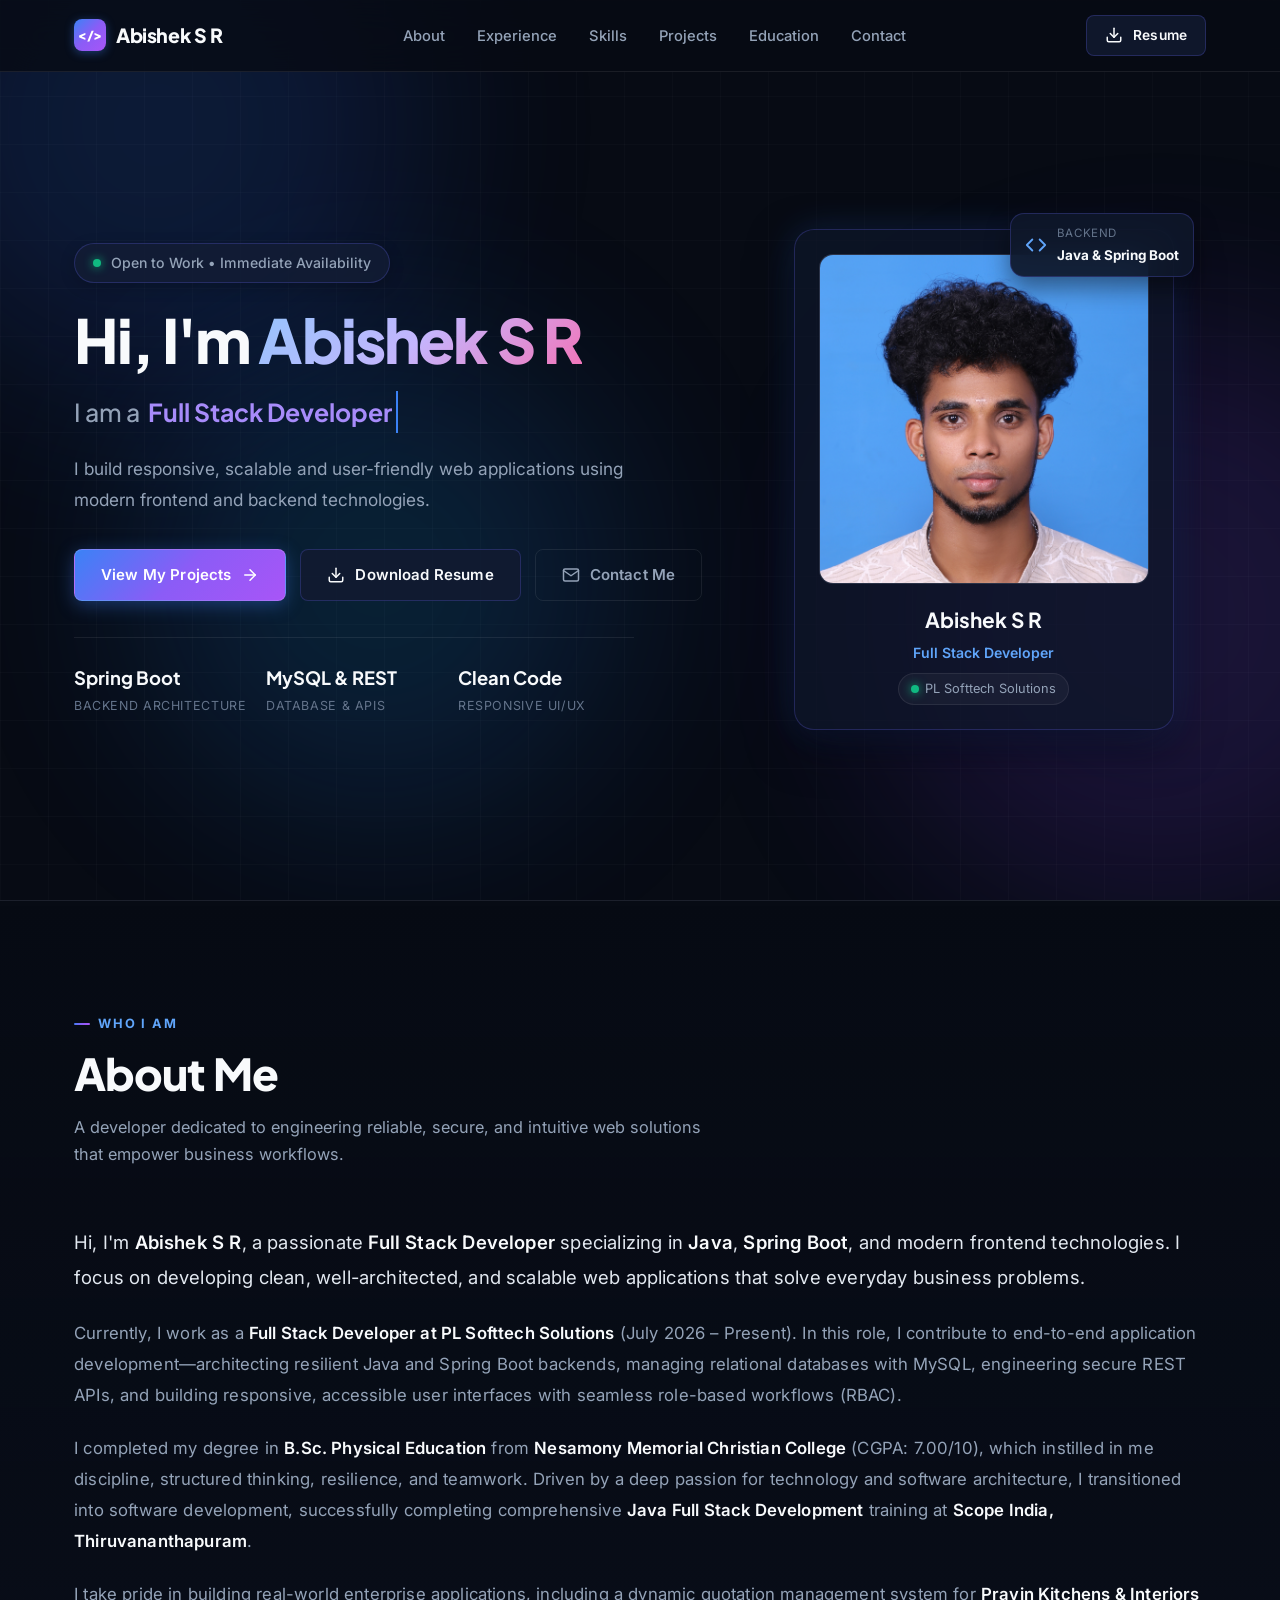
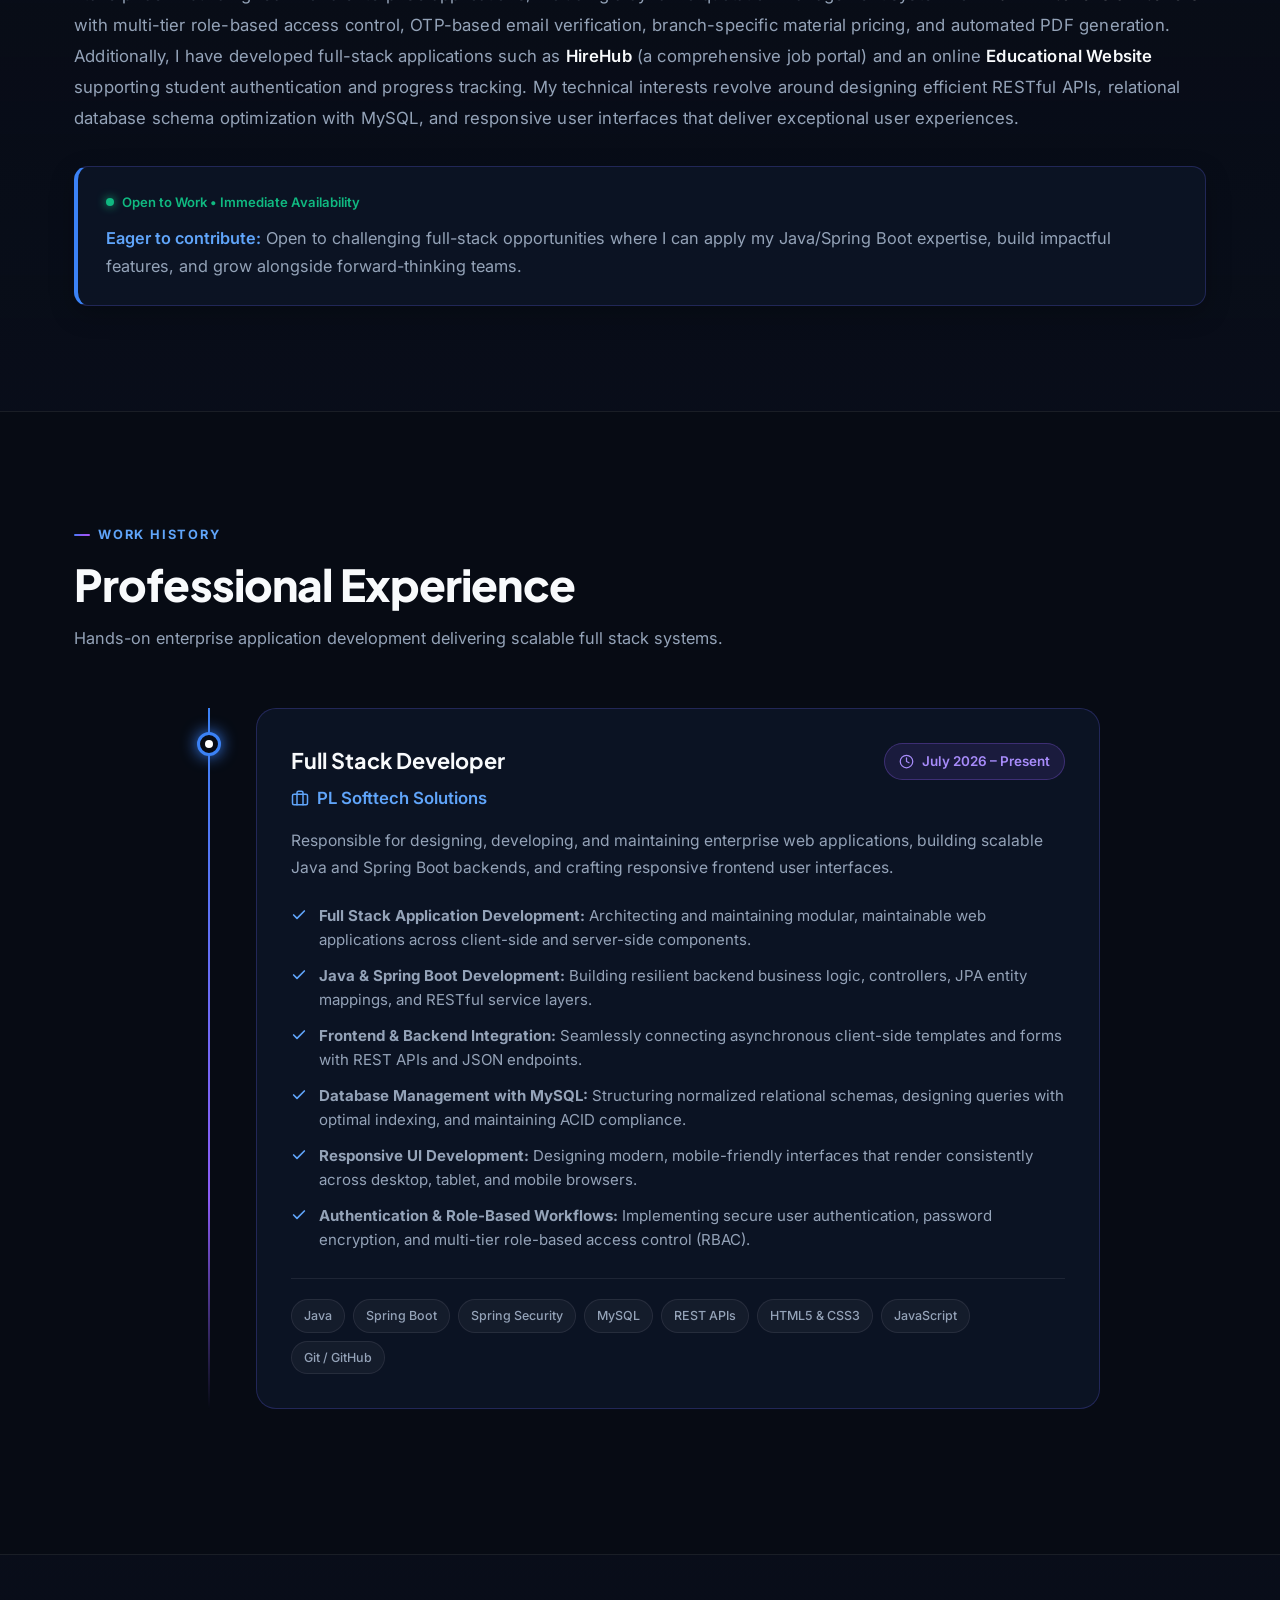
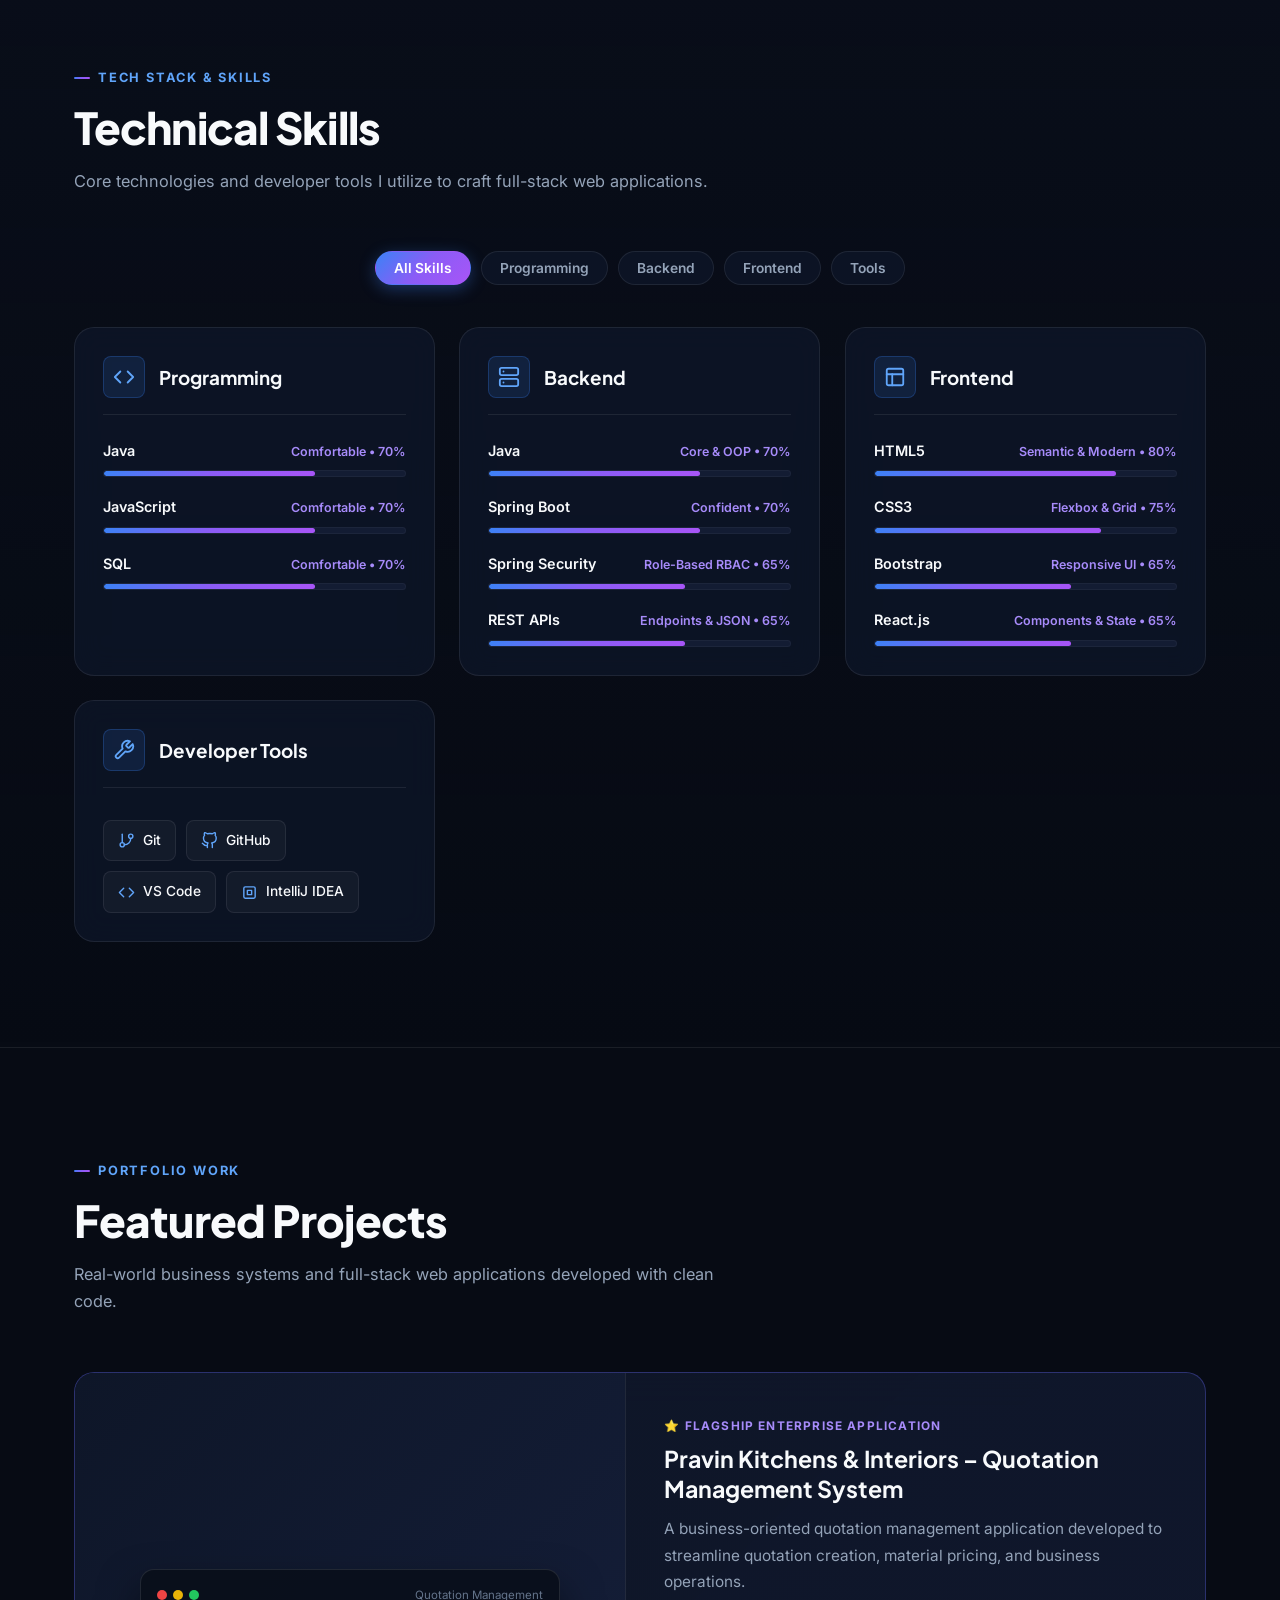
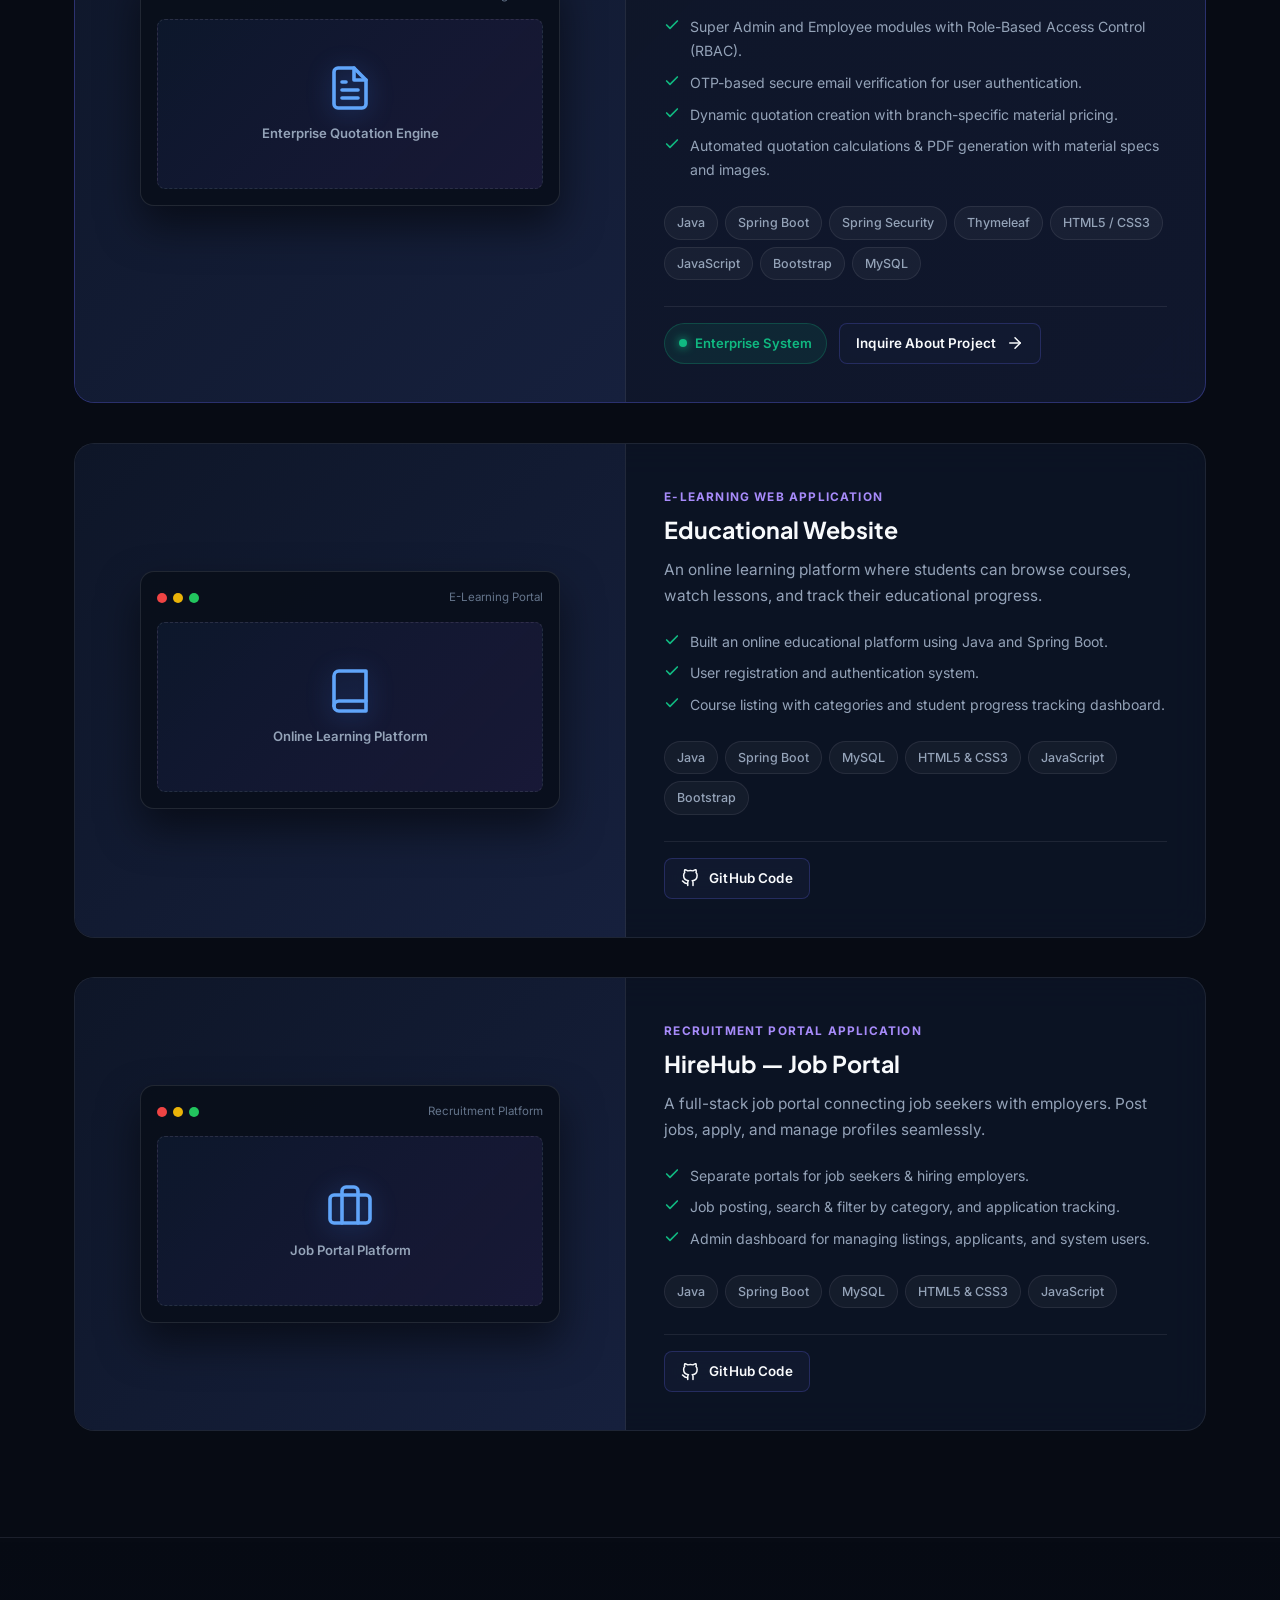
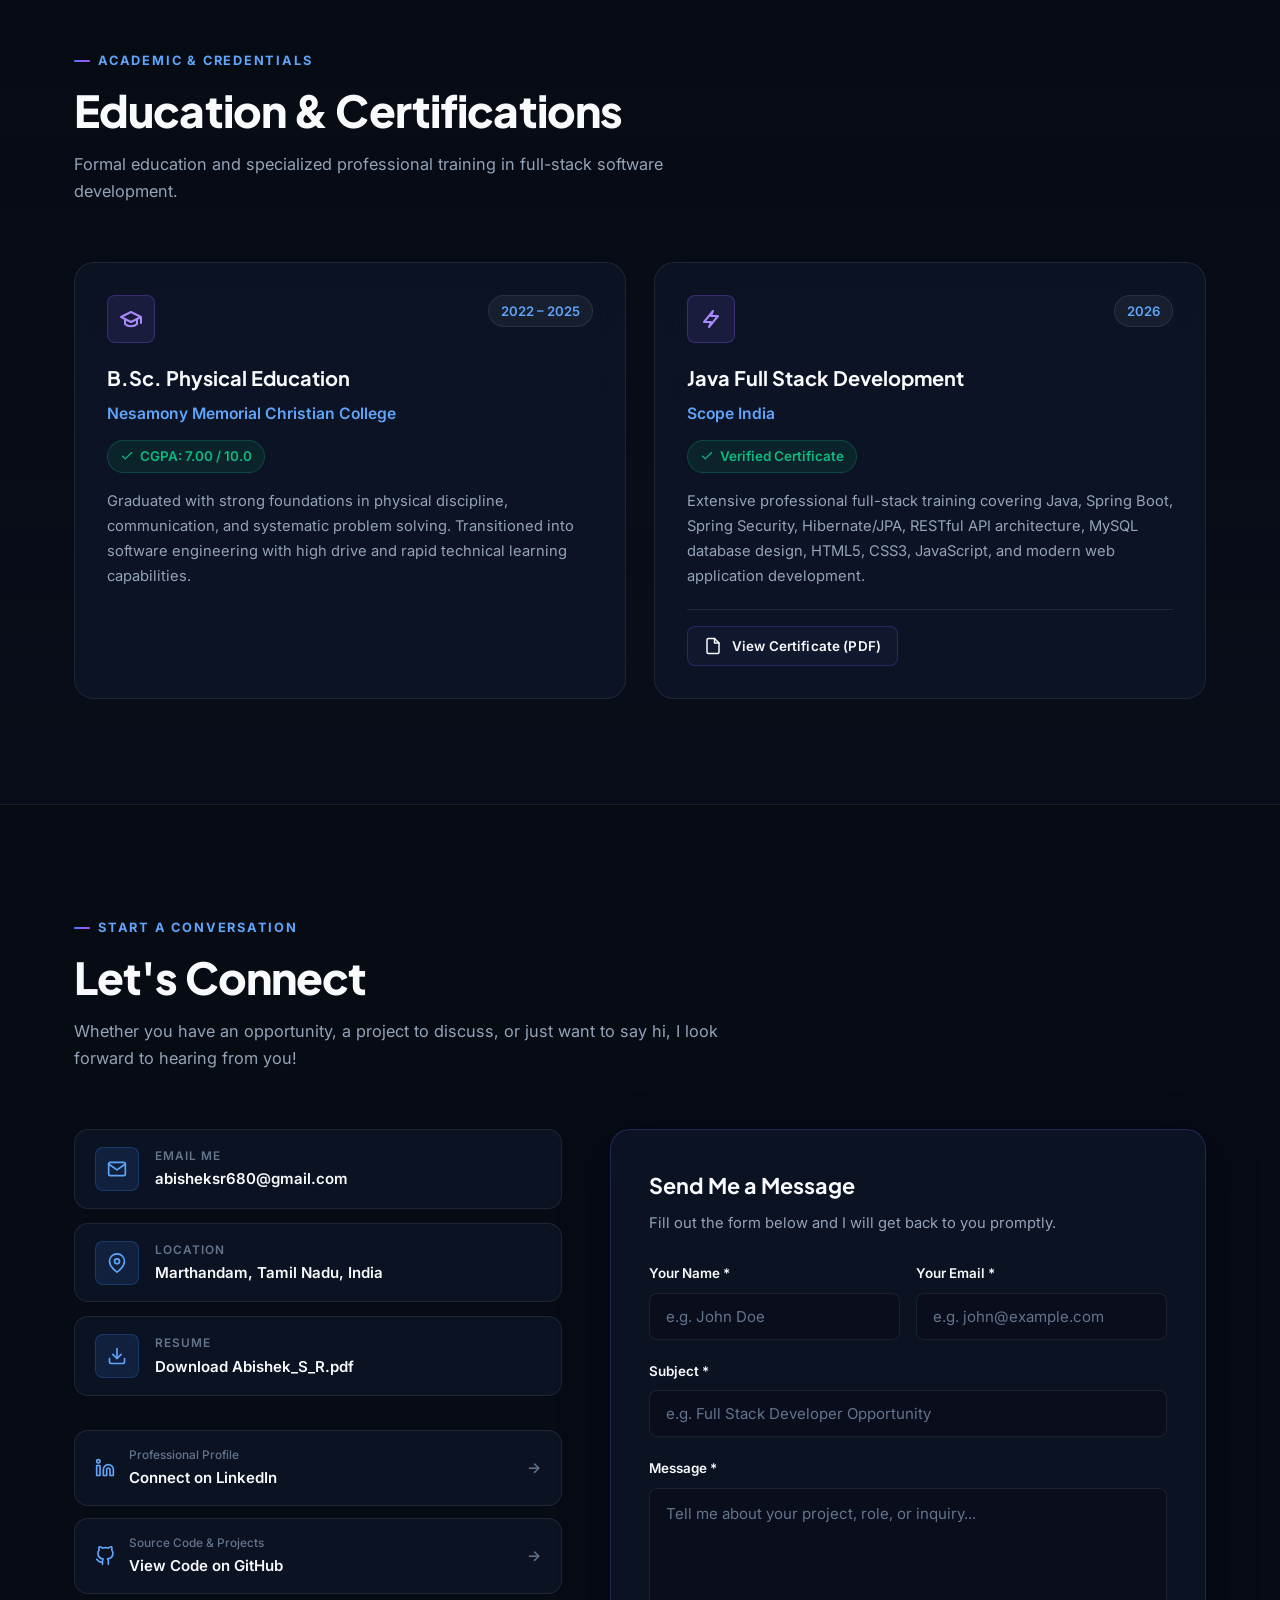
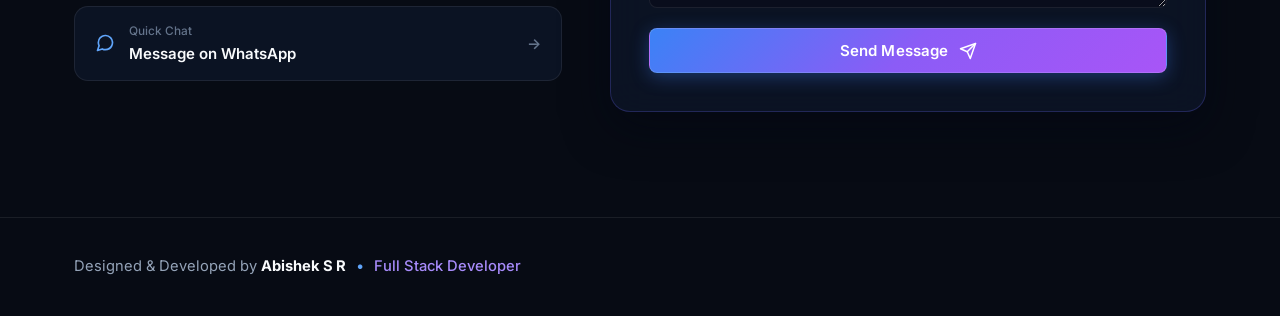
==== commit c5852c2b: "updated portfolio" ====
--- a/index.html
+++ b/index.html
@@ -41,7 +41,7 @@
         <!-- Logo -->
         <a href="#hero" class="nav-brand" aria-label="Abishek S R Home">
           <span class="brand-badge">&lt;/&gt;</span>
-          <span>Abishek S R</spav>
+          <span>Abishek S R</span>
         </a>
 
         <!-- Desktop Navigation Links -->
@@ -224,90 +224,31 @@
           </p>
         </div>
 
-        <div class="about-grid">
-          <!-- Text Introduction -->
-          <div class="about-text-content reveal-left">
+        <div class="about-full-content reveal-up">
+          <p class="about-paragraph lead">
+            Hi, I'm <strong>Abishek S R</strong>, a passionate <strong>Full Stack Developer</strong> specializing in <strong>Java</strong>, <strong>Spring Boot</strong>, and modern frontend technologies. I focus on developing clean, well-architected, and scalable web applications that solve everyday business problems.
+          </p>
+
+          <p class="about-paragraph">
+            Currently, I work as a <strong>Full Stack Developer at PL Softtech Solutions</strong> (July 2026 – Present). In this role, I contribute to end-to-end application development—architecting resilient Java and Spring Boot backends, managing relational databases with MySQL, engineering secure REST APIs, and building responsive, accessible user interfaces with seamless role-based workflows (RBAC).
+          </p>
+
+          <p class="about-paragraph">
+            I completed my degree in <strong>B.Sc. Physical Education</strong> from <strong>Nesamony Memorial Christian College</strong> (CGPA: 7.00/10), which instilled in me discipline, structured thinking, resilience, and teamwork. Driven by a deep passion for technology and software architecture, I transitioned into software development, successfully completing comprehensive <strong>Java Full Stack Development</strong> training at <strong>Scope India, Thiruvananthapuram</strong>.
+          </p>
+
+          <p class="about-paragraph">
+            I take pride in building real-world enterprise applications, including a dynamic quotation management system for <strong>Pravin Kitchens &amp; Interiors</strong> with multi-tier role-based access control, OTP-based email verification, branch-specific material pricing, and automated PDF generation. Additionally, I have developed full-stack applications such as <strong>HireHub</strong> (a comprehensive job portal) and an online <strong>Educational Website</strong> supporting student authentication and progress tracking. My technical interests revolve around designing efficient RESTful APIs, relational database schema optimization with MySQL, and responsive user interfaces that deliver exceptional user experiences.
+          </p>
+
+          <div class="about-callout">
+            <div class="callout-badge">
+              <span class="pulse-dot"></span>
+              <span>Open to Work • Immediate Availability</span>
+            </div>
             <p>
-              Hi, I'm <strong>Abishek S R</strong>, a passionate <strong>Full Stack Developer</strong> specializing in <strong>Java</strong>, <strong>Spring Boot</strong>, and modern frontend technologies. I focus on developing clean, well-architected, and scalable applications that solve everyday business problems.
+              <strong>Eager to contribute:</strong> Open to challenging full-stack opportunities where I can apply my Java/Spring Boot expertise, build impactful features, and grow alongside forward-thinking teams.
             </p>
-            <p>
-              I completed my degree in <strong>B.Sc. Physical Education</strong> from Nesamony Memorial Christian College, which instilled in me discipline, structured thinking, resilience, and teamwork. Driven by a deep passion for technology and software architecture, I transitioned into software development, successfully completing comprehensive <strong>Java Full Stack Development</strong> training at Scope India.
-            </p>
-            <p>
-              I take pride in building real-world enterprise applications, including dynamic quotation management systems with role-based access control, interactive educational platforms, and job portals. My technical interests revolve around designing efficient RESTful APIs, relational database schema optimization with MySQL, and responsive user interfaces that deliver exceptional user experiences.
-            </p>
-            <p>
-              Currently, I work as a <strong>Full Stack Developer at PL Softtech Solutions</strong>, where I develop enterprise applications, integrate frontend with backend micro-services, and build secure authentication workflows.
-            </p>
-
-            <div class="about-callout">
-              <strong>Eager to contribute:</strong> Open to challenging full-stack opportunities where I can apply my Java/Spring Boot expertise, build impactful features, and grow alongside forward-thinking teams.
-            </div>
-          </div>
-
-          <!-- Highlight Metric Cards -->
-          <div class="about-cards-grid reveal-right">
-            <div class="about-stat-card">
-              <div class="stat-icon-wrapper">
-                <svg viewBox="0 0 24 24" fill="none" stroke="currentColor" stroke-width="2" stroke-linecap="round" stroke-linejoin="round">
-                  <rect x="2" y="7" width="20" height="14" rx="2" ry="2"></rect>
-                  <path d="M16 21V5a2 2 0 0 0-2-2h-4a2 2 0 0 0-2 2v16"></path>
-                </svg>
-              </div>
-              <div class="stat-label">Current Role</div>
-              <div class="stat-title">Full Stack Developer</div>
-              <div class="stat-desc">PL Softtech Solutions (July 2026 – Present)</div>
-            </div>
-
-            <div class="about-stat-card">
-              <div class="stat-icon-wrapper">
-                <svg viewBox="0 0 24 24" fill="none" stroke="currentColor" stroke-width="2" stroke-linecap="round" stroke-linejoin="round">
-                  <path d="M22 10v6M2 10l10-5 10 5-10 5z"></path>
-                  <path d="M6 12v5c3 3 9 3 12 0v-5"></path>
-                </svg>
-              </div>
-              <div class="stat-label">Education &amp; Certification</div>
-              <div class="stat-title">B.Sc.Physical Education </div>
-              <div class="stat-desc">NMCC, Marthandam (CGPA 7.00) </div>
-            </div>
-
-                        <div class="about-stat-card">
-              <div class="stat-icon-wrapper">
-                <svg viewBox="0 0 24 24" fill="none" stroke="currentColor" stroke-width="2" stroke-linecap="round" stroke-linejoin="round">
-                  <path d="M22 10v6M2 10l10-5 10 5-10 5z"></path>
-                  <path d="M6 12v5c3 3 9 3 12 0v-5"></path>
-                </svg>
-              </div>
-              <div class="stat-label">Certification</div>
-              <div class="stat-title"> Java Full Stack Development</div>
-              <div class="stat-desc"> Scope India, Thiruvanathapuram</div>
-            </div>
-
-            <div class="about-stat-card">
-              <div class="stat-icon-wrapper">
-                <svg viewBox="0 0 24 24" fill="none" stroke="currentColor" stroke-width="2" stroke-linecap="round" stroke-linejoin="round">
-                  <polygon points="12 2 15.09 8.26 22 9.27 17 14.14 18.18 21.02 12 17.77 5.82 21.02 7 14.14 2 9.27 8.91 8.26 12 2"></polygon>
-                </svg>
-              </div>
-              <div class="stat-label">Featured Projects</div>
-              <div class="stat-title">3+ Web Applications</div>
-              <div class="stat-desc">Enterprise Quotation, Job Portal &amp; E-Learning</div>
-            </div>
-
-            <!-- <div class="about-stat-card">
-              <div class="stat-icon-wrapper">
-                <svg viewBox="0 0 24 24" fill="none" stroke="currentColor" stroke-width="2" stroke-linecap="round" stroke-linejoin="round">
-                  <circle cx="12" cy="12" r="10"></circle>
-                  <line x1="2" y1="12" x2="22" y2="12"></line>
-                  <path d="M12 2a15.3 15.3 0 0 1 4 10 15.3 15.3 0 0 1-4 10 15.3 15.3 0 0 1-4-10 15.3 15.3 0 0 1 4-10z"></path>
-                </svg>
-              </div>
-              <div class="stat-label">Location &amp; Availability</div>
-              <div class="stat-title">Marthandam, TN, India</div>
-              <div class="stat-desc">Open for Remote &amp; Onsite Opportunities</div>
-            </div> -->
-
-
           </div>
         </div>
       </div>
@@ -461,30 +402,30 @@
               <div class="skill-progress-item">
                 <div class="skill-meta">
                   <span class="skill-name">Java</span>
-                  <span class="skill-level-text">Proficient • 80%</span>
+                  <span class="skill-level-text">Comfortable • 70%</span>
                 </div>
                 <div class="skill-progress-track">
-                  <div class="skill-progress-fill" data-level="80%"></div>
+                  <div class="skill-progress-fill" data-level="70%"></div>
                 </div>
               </div>
 
               <div class="skill-progress-item">
                 <div class="skill-meta">
                   <span class="skill-name">JavaScript</span>
-                  <span class="skill-level-text">Comfortable • 75%</span>
+                  <span class="skill-level-text">Comfortable • 70%</span>
                 </div>
                 <div class="skill-progress-track">
-                  <div class="skill-progress-fill" data-level="75%"></div>
+                  <div class="skill-progress-fill" data-level="70%"></div>
                 </div>
               </div>
 
               <div class="skill-progress-item">
                 <div class="skill-meta">
                   <span class="skill-name">SQL</span>
-                  <span class="skill-level-text">Confident • 75%</span>
+                  <span class="skill-level-text">Comfortable • 70%</span>
                 </div>
                 <div class="skill-progress-track">
-                  <div class="skill-progress-fill" data-level="75%"></div>
+                  <div class="skill-progress-fill" data-level="70%"></div>
                 </div>
               </div>
             </div>
@@ -507,40 +448,40 @@
               <div class="skill-progress-item">
                 <div class="skill-meta">
                   <span class="skill-name">Java</span>
-                  <span class="skill-level-text">Core &amp; OOP • 80%</span>
+                  <span class="skill-level-text">Core &amp; OOP • 70%</span>
                 </div>
                 <div class="skill-progress-track">
-                  <div class="skill-progress-fill" data-level="80%"></div>
+                  <div class="skill-progress-fill" data-level="70%"></div>
                 </div>
               </div>
 
               <div class="skill-progress-item">
                 <div class="skill-meta">
                   <span class="skill-name">Spring Boot</span>
-                  <span class="skill-level-text">Confident • 80%</span>
+                  <span class="skill-level-text">Confident • 70%</span>
                 </div>
                 <div class="skill-progress-track">
-                  <div class="skill-progress-fill" data-level="80%"></div>
+                  <div class="skill-progress-fill" data-level="70%"></div>
                 </div>
               </div>
 
               <div class="skill-progress-item">
                 <div class="skill-meta">
                   <span class="skill-name">Spring Security</span>
-                  <span class="skill-level-text">Role-Based RBAC • 70%</span>
+                  <span class="skill-level-text">Role-Based RBAC • 65%</span>
                 </div>
                 <div class="skill-progress-track">
-                  <div class="skill-progress-fill" data-level="70%"></div>
+                  <div class="skill-progress-fill" data-level="65%"></div>
                 </div>
               </div>
 
               <div class="skill-progress-item">
                 <div class="skill-meta">
                   <span class="skill-name">REST APIs</span>
-                  <span class="skill-level-text">Endpoints &amp; JSON • 70%</span>
+                  <span class="skill-level-text">Endpoints &amp; JSON • 65%</span>
                 </div>
                 <div class="skill-progress-track">
-                  <div class="skill-progress-fill" data-level="70%"></div>
+                  <div class="skill-progress-fill" data-level="65%"></div>
                 </div>
               </div>
             </div>
@@ -572,10 +513,10 @@
               <div class="skill-progress-item">
                 <div class="skill-meta">
                   <span class="skill-name">CSS3</span>
-                  <span class="skill-level-text">Flexbox &amp; Grid • 85%</span>
+                  <span class="skill-level-text">Flexbox &amp; Grid • 75%</span>
                 </div>
                 <div class="skill-progress-track">
-                  <div class="skill-progress-fill" data-level="85%"></div>
+                  <div class="skill-progress-fill" data-level="75%"></div>
                 </div>
               </div>
 
--- a/style.css
+++ b/style.css
@@ -819,113 +819,83 @@
 }
 
 /* --------------------------------------------------------------------------
-   8. About Me Section
+   8. About Me Section (Full-Width Layout)
    -------------------------------------------------------------------------- */
 #about {
   border-top: 1px solid var(--border-light);
   background: linear-gradient(180deg, transparent 0%, rgba(12, 18, 34, 0.4) 100%);
-}
-
-.about-grid {
-  display: grid;
-  grid-template-columns: 1fr 1fr;
-  gap: 48px;
-  align-items: start;
-}
-
-.about-text-content {
+  position: relative;
+}
+
+.about-full-content {
+  width: 100%;
+  max-width: 100%;
   display: flex;
   flex-direction: column;
-  gap: 18px;
-}
-
-.about-text-content p {
+  gap: 22px;
+}
+
+.about-paragraph {
+  color: var(--text-muted);
+  font-size: 1.05rem;
+  line-height: 1.85;
+  letter-spacing: 0.01em;
+  margin: 0;
+  text-align: left;
+}
+
+.about-paragraph strong {
+  color: var(--text-main);
+  font-weight: 600;
+}
+
+.about-paragraph.lead {
+  font-size: 1.16rem;
+  line-height: 1.9;
+  color: #e2e8f0;
+}
+
+.about-callout {
+  margin-top: 10px;
+  padding: 24px 28px;
+  background: rgba(15, 23, 42, 0.65);
+  backdrop-filter: blur(14px);
+  -webkit-backdrop-filter: blur(14px);
+  border: 1px solid var(--border-accent);
+  border-left: 4px solid var(--accent-blue);
+  border-radius: var(--radius-md);
+  display: flex;
+  flex-direction: column;
+  gap: 10px;
+  box-shadow: 0 8px 24px rgba(0, 0, 0, 0.25);
+  transition: border-color var(--transition-normal), transform var(--transition-normal);
+}
+
+.about-callout:hover {
+  border-color: var(--border-accent-hover);
+  transform: translateY(-2px);
+}
+
+.callout-badge {
+  display: inline-flex;
+  align-items: center;
+  gap: 8px;
+  font-size: 0.82rem;
+  font-weight: 600;
+  color: var(--green);
+  width: fit-content;
+}
+
+.about-callout p {
   color: var(--text-muted);
   font-size: 1.02rem;
-  line-height: 1.8;
-}
-
-.about-text-content p strong {
-  color: var(--text-main);
+  line-height: 1.75;
+  margin: 0;
+}
+
+.about-callout p strong {
+  color: var(--accent-blue-light);
   font-weight: 600;
-}
-
-.about-callout {
-  margin-top: 10px;
-  padding: 18px 22px;
-  background: rgba(59, 130, 246, 0.07);
-  border: 1px solid rgba(59, 130, 246, 0.2);
-  border-left: 4px solid var(--accent-blue);
-  border-radius: var(--radius-sm);
-  color: var(--text-main);
-  font-size: 0.95rem;
-}
-
-.about-callout strong {
-  color: var(--accent-blue-light);
-}
-
-.about-cards-grid {
-  display: grid;
-  grid-template-columns: 1fr 1fr;
-  gap: 16px;
-}
-
-.about-stat-card {
-  background: var(--bg-card);
-  backdrop-filter: blur(12px);
-  border: 1px solid var(--border-light);
-  border-radius: var(--radius-md);
-  padding: 24px;
-  transition: all var(--transition-normal);
-  display: flex;
-  flex-direction: column;
-  gap: 12px;
-}
-
-.about-stat-card:hover {
-  border-color: var(--border-accent);
-  transform: translateY(-4px);
-  background: var(--bg-card-hover);
-  box-shadow: var(--shadow-card-hover);
-}
-
-.stat-icon-wrapper {
-  width: 44px;
-  height: 44px;
-  border-radius: var(--radius-sm);
-  background: rgba(59, 130, 246, 0.12);
-  border: 1px solid rgba(59, 130, 246, 0.25);
-  display: flex;
-  align-items: center;
-  justify-content: center;
-  color: var(--accent-blue-light);
-}
-
-.stat-icon-wrapper svg {
-  width: 22px;
-  height: 22px;
-}
-
-.stat-label {
-  font-size: 0.76rem;
-  color: var(--text-faint);
-  text-transform: uppercase;
-  letter-spacing: 0.08em;
-  font-weight: 600;
-}
-
-.stat-title {
-  font-family: var(--font-heading);
-  font-size: 1.05rem;
-  font-weight: 700;
-  color: var(--text-main);
-  line-height: 1.3;
-}
-
-.stat-desc {
-  font-size: 0.84rem;
-  color: var(--text-muted);
 }
 
 /* --------------------------------------------------------------------------
@@ -2006,11 +1976,6 @@
     padding: 24px;
   }
 
-  .about-grid {
-    grid-template-columns: 1fr;
-    gap: 36px;
-  }
-
   .contact-layout {
     grid-template-columns: 1fr;
     gap: 40px;
@@ -2031,8 +1996,22 @@
     display: flex;
   }
 
-  .about-cards-grid {
-    grid-template-columns: 1fr;
+  .about-paragraph.lead {
+    font-size: 1.08rem;
+    line-height: 1.8;
+  }
+
+  .about-paragraph {
+    font-size: 0.98rem;
+    line-height: 1.75;
+  }
+
+  .about-callout {
+    padding: 18px 20px;
+  }
+
+  .about-callout p {
+    font-size: 0.95rem;
   }
 
   .edu-cert-grid {
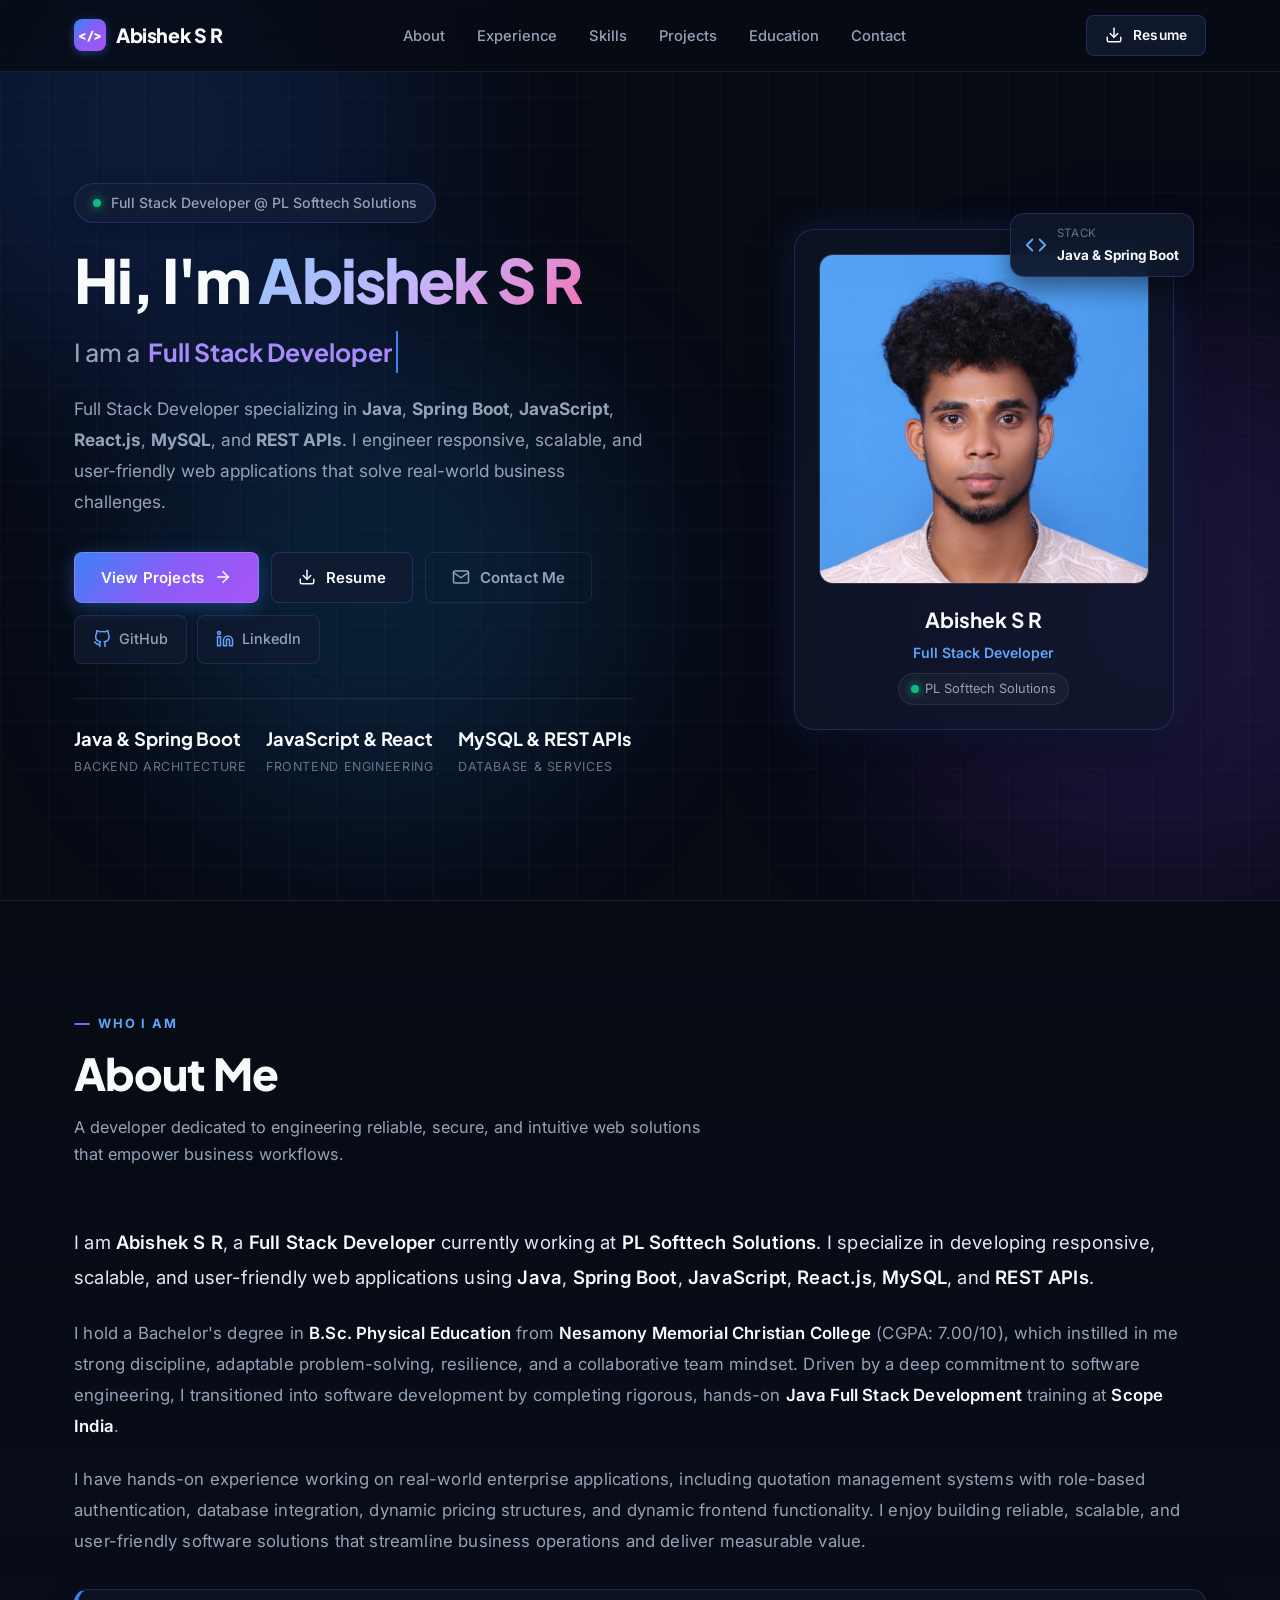
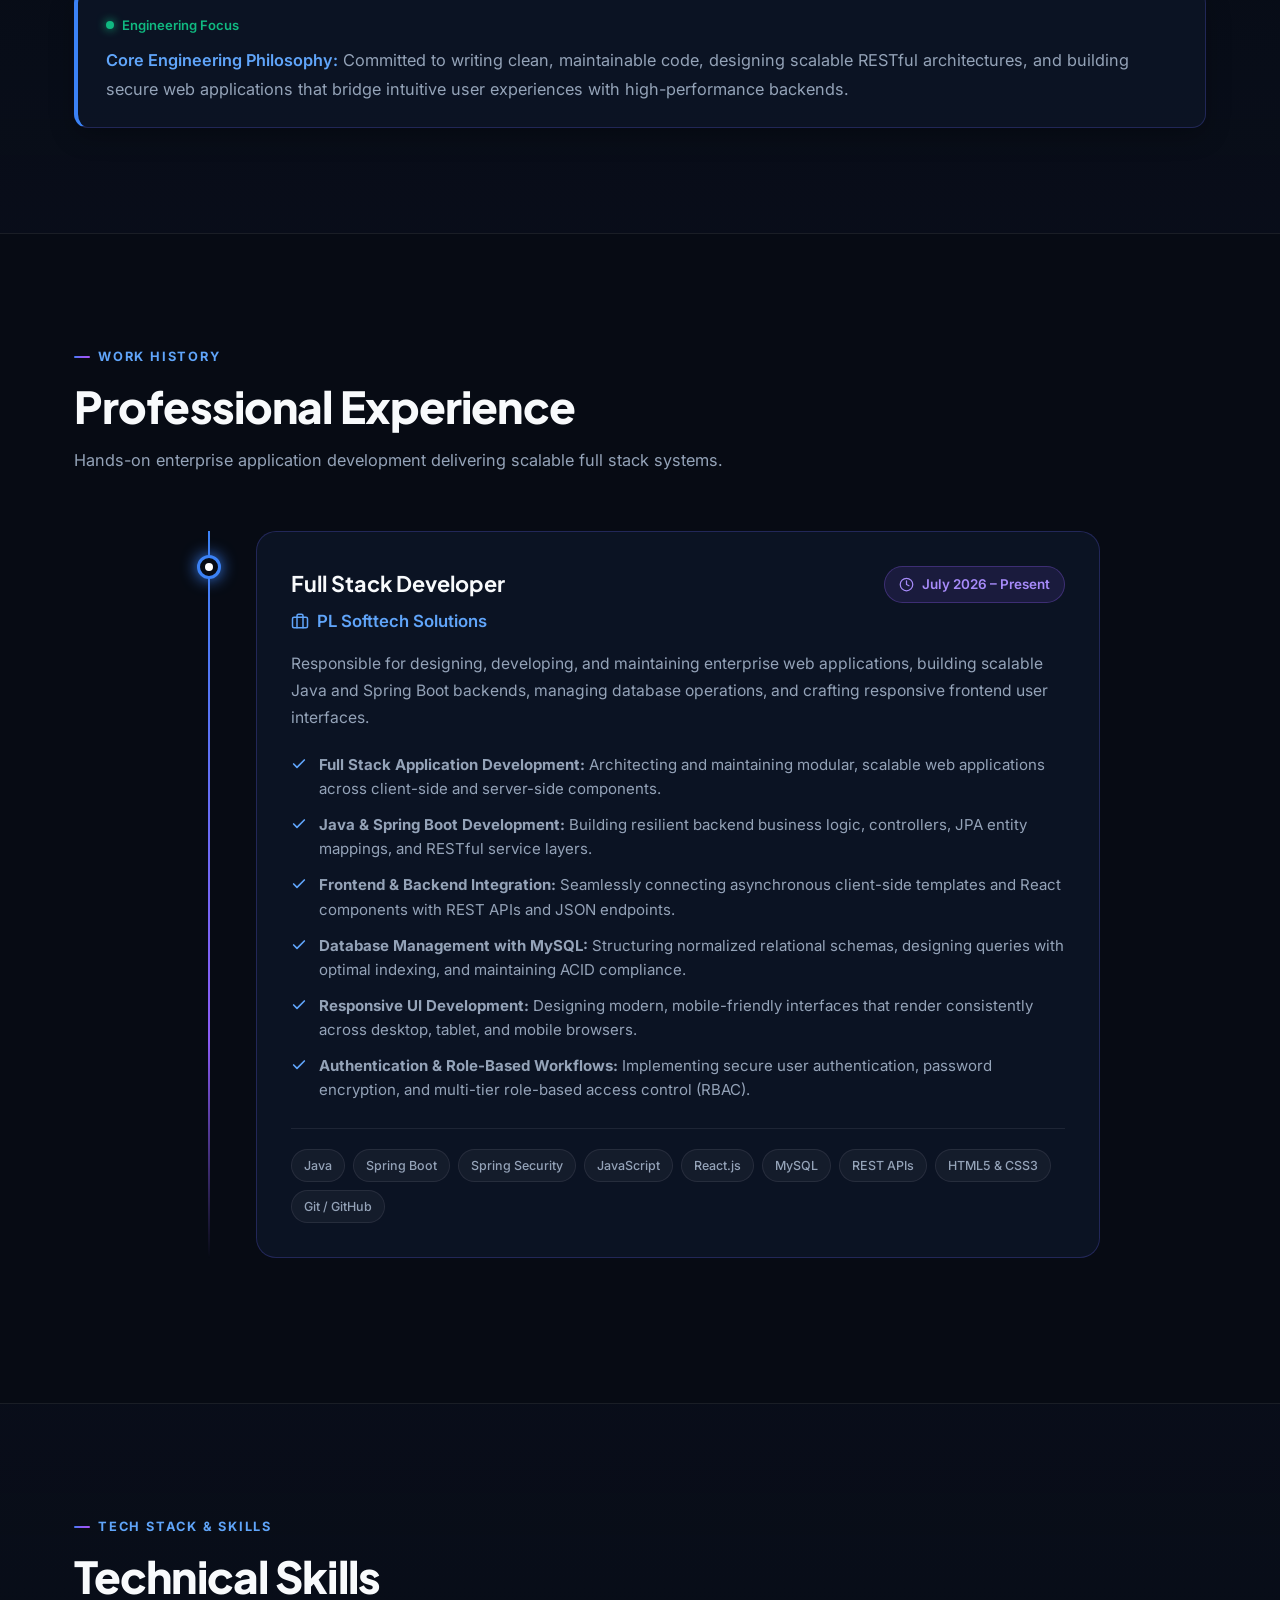
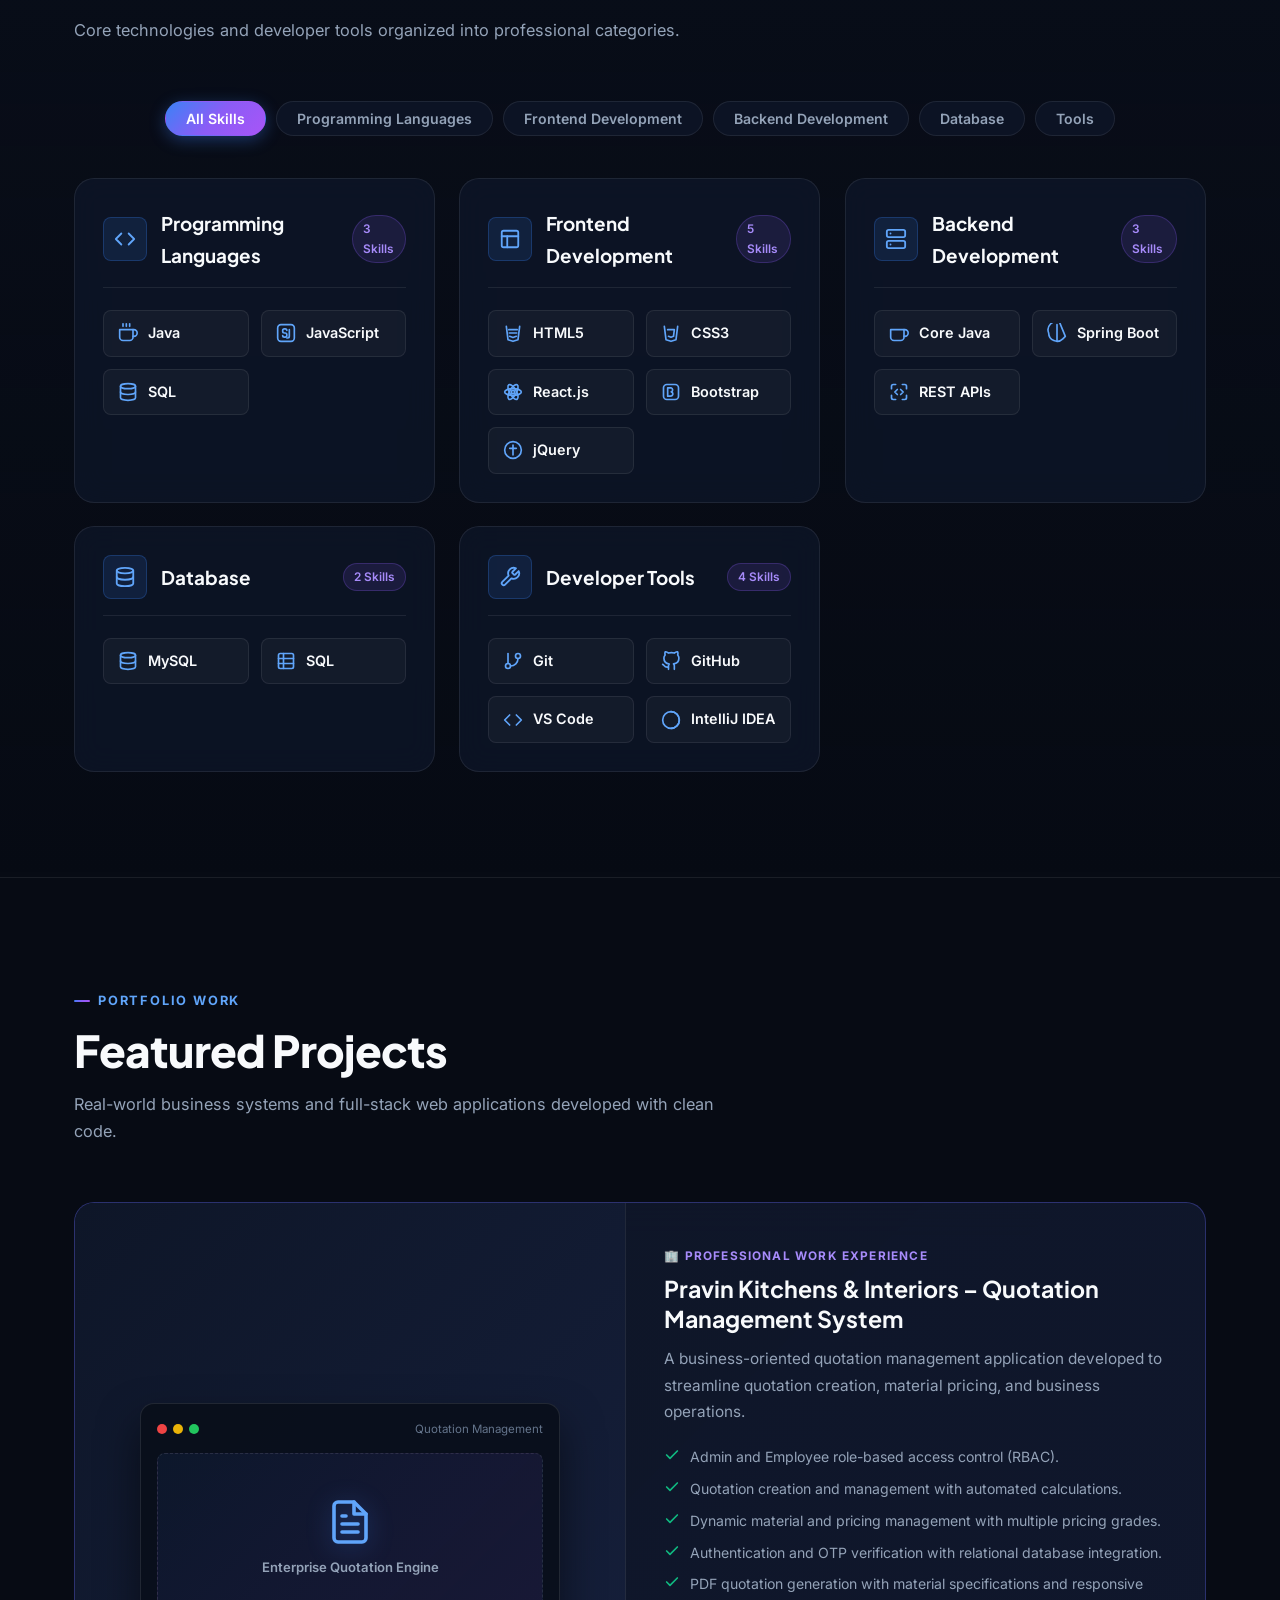
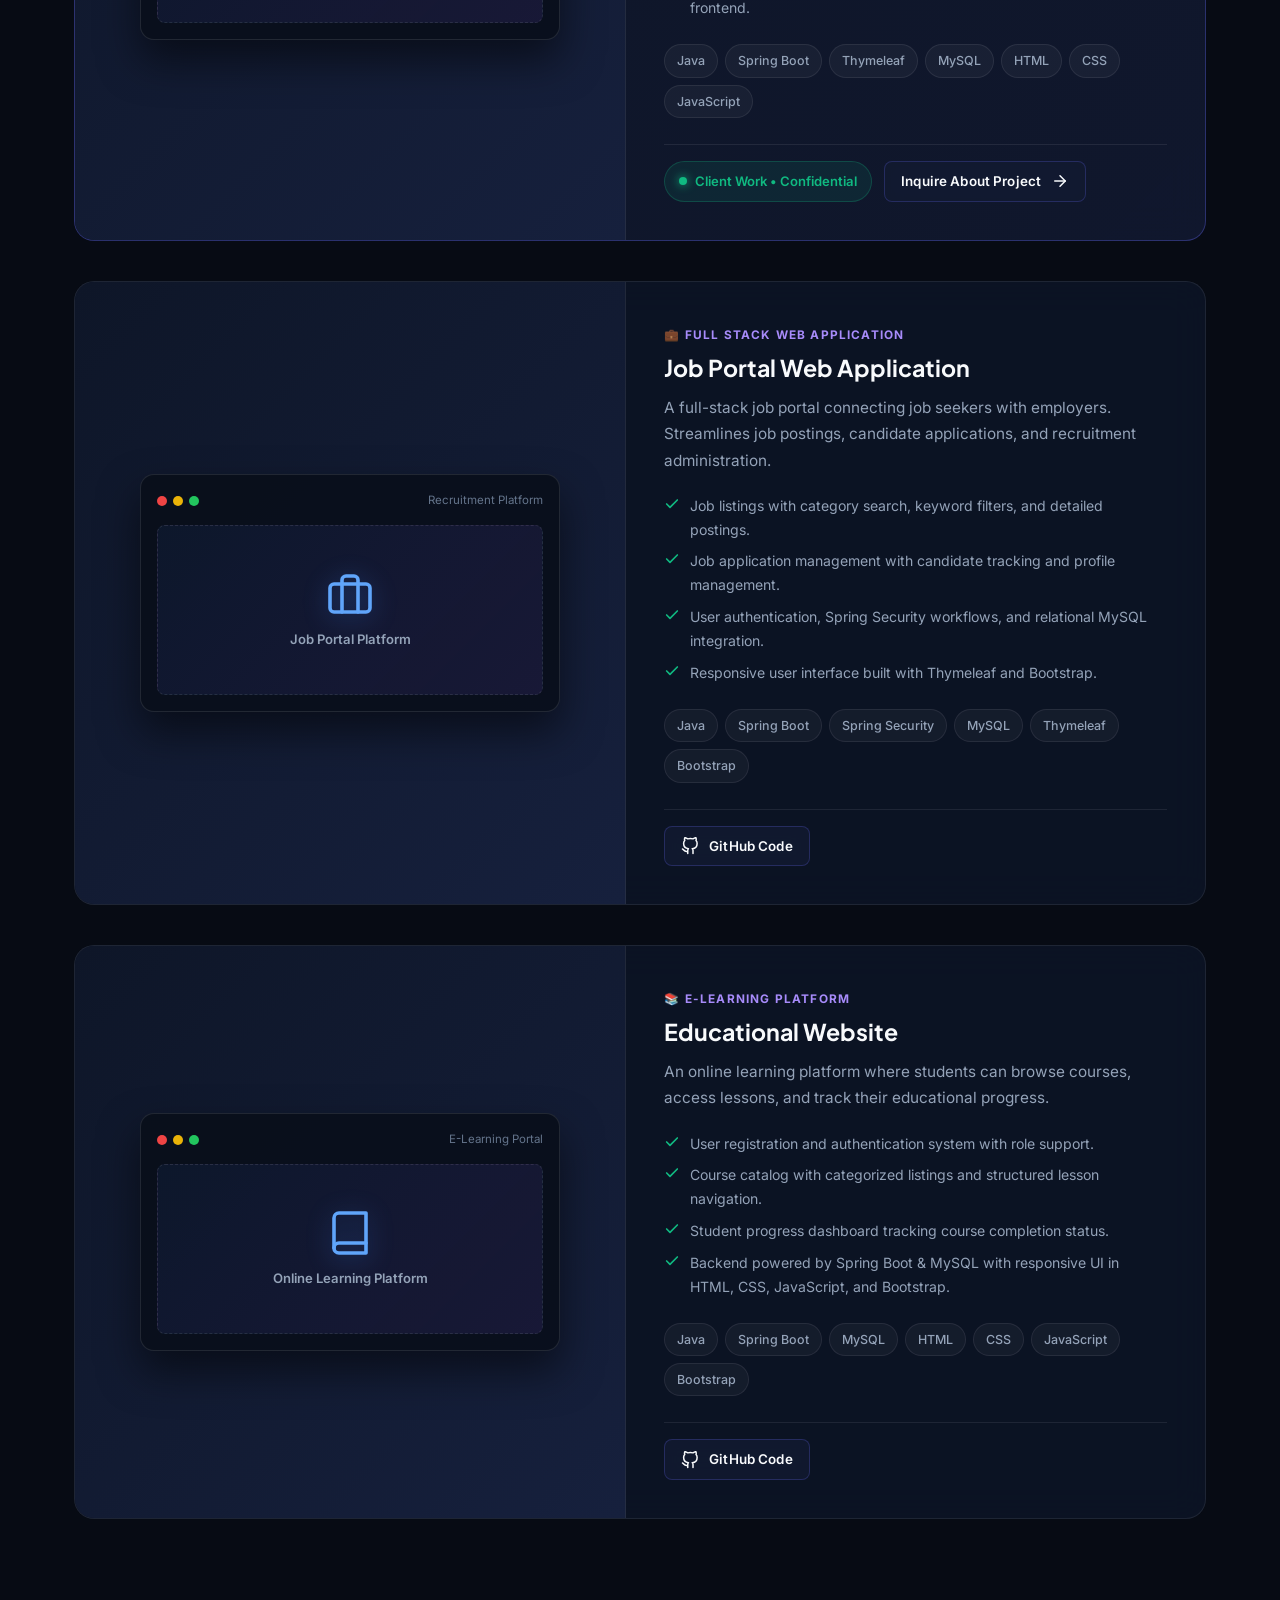
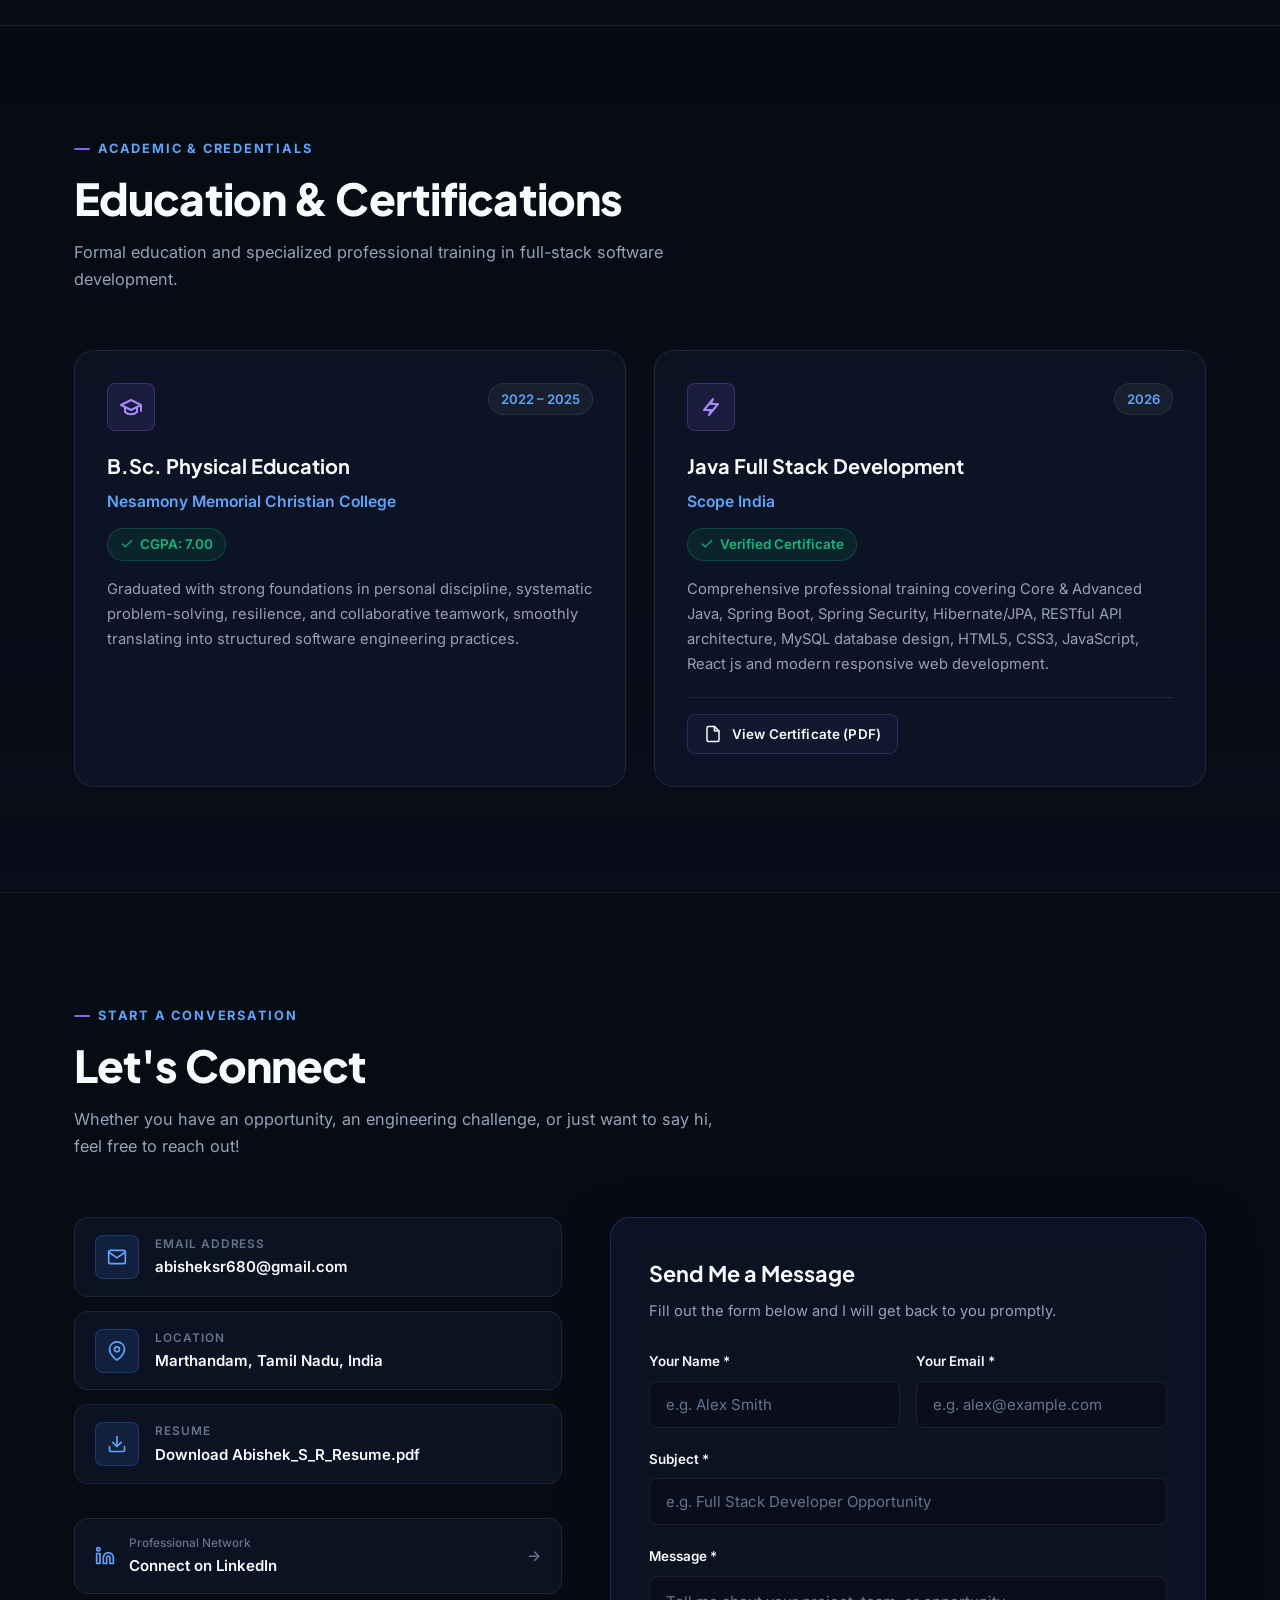
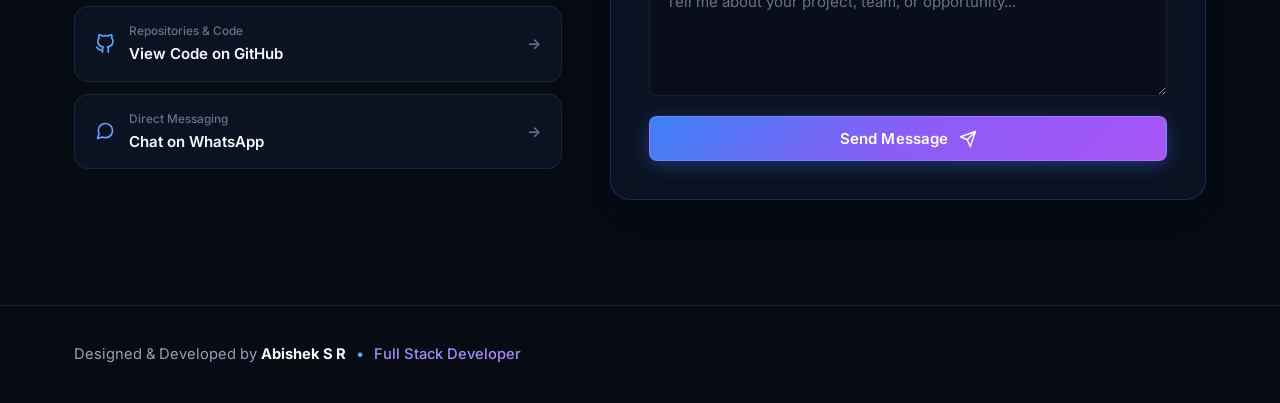
==== commit c53364ac: "new one" ====
--- a/index.html
+++ b/index.html
@@ -1,29 +1,37 @@
 <!DOCTYPE html>
 <html lang="en">
+
 <head>
   <meta charset="UTF-8" />
   <meta name="viewport" content="width=device-width, initial-scale=1.0"/>
-  <meta name="description" content="Portfolio of Abishek S R — Full Stack Developer specializing in Java, Spring Boot, REST APIs, MySQL, and modern responsive web applications."/>
-  <meta name="keywords" content="Abishek S R, Full Stack Developer, Java Developer, Spring Boot, Portfolio, Software Engineer, Web Development, MySQL"/>
+  <meta name="description" content="Portfolio of Abishek S R — Full Stack Developer specializing in Java, Spring Boot, JavaScript, React.js, MySQL, and REST APIs."/>
+  <meta name="keywords" content="Abishek S R, Full Stack Developer, Java Developer, Spring Boot, React.js, Portfolio, Software Engineer, Web Development, MySQL, REST APIs"/>
   <meta name="author" content="Abishek S R"/>
   <meta name="theme-color" content="#070b14"/>
 
+  <!-- Favicon: Clean SVG Code Badge -->
+  <link rel="icon" type="image/svg+xml" href="data:image/svg+xml,%3Csvg xmlns='http://www.w3.org/2000/svg' viewBox='0 0 32 32'%3E%3Crect width='32' height='32' rx='8' fill='%23070b14'/%3E%3Cpath d='M10 11L5 16L10 21M22 11L27 16L22 21M18 9L14 23' stroke='%233b82f6' stroke-width='2.5' stroke-linecap='round' stroke-linejoin='round' fill='none'/%3E%3C/svg%3E"/>
+
   <!-- Open Graph / Meta -->
   <meta property="og:title" content="Abishek S R — Full Stack Developer"/>
-  <meta property="og:description" content="I build responsive, scalable and user-friendly web applications using modern frontend and backend technologies."/>
+  <meta property="og:description" content="Full Stack Developer specializing in Java, Spring Boot, JavaScript, React.js, MySQL, and REST APIs."/>
   <meta property="og:type" content="website"/>
+  <meta property="og:url" content="https://abishek-s-r.netlify.app/"/>
   <meta property="og:image" content="images/AH-4118.jpg"/>
 
-  <title>Abishek S R — Full Stack Developer</title>
+  <title>Abishek S R — Full Stack Developer | Java, Spring Boot &amp; React</title>
 
   <!-- Google Fonts: Inter & Plus Jakarta Sans -->
   <link rel="preconnect" href="https://fonts.googleapis.com">
   <link rel="preconnect" href="https://fonts.gstatic.com" crossorigin>
-  <link href="https://fonts.googleapis.com/css2?family=Inter:wght@300;400;500;600;700&family=Plus+Jakarta+Sans:wght@500;600;700;800&display=swap" rel="stylesheet">
+  <link
+    href="https://fonts.googleapis.com/css2?family=Inter:wght@300;400;500;600;700&family=Plus+Jakarta+Sans:wght@500;600;700;800&display=swap"
+    rel="stylesheet">
 
   <!-- Main Stylesheet -->
   <link rel="stylesheet" href="style.css">
 </head>
+
 <body>
 
   <!-- Ambient Glowing Background Elements -->
@@ -56,7 +64,7 @@
 
         <!-- Nav Action Button -->
         <div class="nav-actions">
-          <a href="files/Abishek_S_R.pdf" target="_blank" rel="noopener" class="btn btn-secondary nav-resume-btn" download>
+          <a href="files/Abishek_S_R.pdf" target="_blank" rel="noopener" class="btn btn-secondary nav-resume-btn" download="Abishek_S_R_Resume.pdf">
             <svg viewBox="0 0 24 24" fill="none" stroke="currentColor" stroke-width="2" stroke-linecap="round" stroke-linejoin="round">
               <path d="M21 15v4a2 2 0 0 1-2 2H5a2 2 0 0 1-2-2v-4"></path>
               <polyline points="7 10 12 15 17 10"></polyline>
@@ -83,7 +91,7 @@
       <a href="#projects" class="mobile-nav-link"><span>Projects</span> <span>→</span></a>
       <a href="#education" class="mobile-nav-link"><span>Education</span> <span>→</span></a>
       <a href="#contact" class="mobile-nav-link"><span>Contact</span> <span>→</span></a>
-      <a href="files/Abishek_S_R.pdf" target="_blank" rel="noopener" class="btn btn-primary" download style="margin-top: 10px;">
+      <a href="files/Abishek_S_R.pdf" target="_blank" rel="noopener" class="btn btn-primary" download="Abishek_S_R_Resume.pdf" style="margin-top: 10px;">
         <svg viewBox="0 0 24 24" fill="none" stroke="currentColor" stroke-width="2" stroke-linecap="round" stroke-linejoin="round" style="width: 18px; height: 18px;">
           <path d="M21 15v4a2 2 0 0 1-2 2H5a2 2 0 0 1-2-2v-4"></path>
           <polyline points="7 10 12 15 17 10"></polyline>
@@ -99,12 +107,12 @@
     <section id="hero">
       <div class="container">
         <div class="hero-grid-layout">
-          <!-- Left Column: Introduction & CTAs -->
+          <!-- Left Column: Introduction, CTAs & Social Links -->
           <div class="hero-content reveal-left is-revealed">
             <div class="hero-badge-wrap">
               <div class="hero-badge">
                 <span class="pulse-dot"></span>
-                <span>Open to Work • Immediate Availability</span>
+                <span>Full Stack Developer @ PL Softtech Solutions</span>
               </div>
             </div>
 
@@ -118,48 +126,71 @@
             </div>
 
             <p class="hero-bio">
-              I build responsive, scalable and user-friendly web applications using modern frontend and backend technologies.
+              Full Stack Developer specializing in <strong>Java</strong>, <strong>Spring Boot</strong>, <strong>JavaScript</strong>, <strong>React.js</strong>, <strong>MySQL</strong>, and <strong>REST APIs</strong>. I engineer responsive, scalable, and user-friendly web applications that solve real-world business challenges.
             </p>
 
             <div class="hero-cta-group">
               <a href="#projects" class="btn btn-primary">
-                <span>View My Projects</span>
-                <svg viewBox="0 0 24 24" fill="none" stroke="currentColor" stroke-width="2" stroke-linecap="round" stroke-linejoin="round">
+                <span>View Projects</span>
+                <svg viewBox="0 0 24 24" fill="none" stroke="currentColor" stroke-width="2" stroke-linecap="round"
+                  stroke-linejoin="round">
                   <line x1="5" y1="12" x2="19" y2="12"></line>
                   <polyline points="12 5 19 12 12 19"></polyline>
                 </svg>
               </a>
 
-              <a href="files/Abishek_S_R.pdf" target="_blank" rel="noopener" class="btn btn-secondary" download>
-                <svg viewBox="0 0 24 24" fill="none" stroke="currentColor" stroke-width="2" stroke-linecap="round" stroke-linejoin="round">
+              <a href="files/Abishek_S_R.pdf" target="_blank" rel="noopener" class="btn btn-secondary" download="Abishek_S_R_Resume.pdf">
+                <svg viewBox="0 0 24 24" fill="none" stroke="currentColor" stroke-width="2" stroke-linecap="round"
+                  stroke-linejoin="round">
                   <path d="M21 15v4a2 2 0 0 1-2 2H5a2 2 0 0 1-2-2v-4"></path>
                   <polyline points="7 10 12 15 17 10"></polyline>
                   <line x1="12" y1="15" x2="12" y2="3"></line>
                 </svg>
-                <span>Download Resume</span>
+                <span>Resume</span>
               </a>
 
               <a href="#contact" class="btn btn-ghost">
-                <svg viewBox="0 0 24 24" fill="none" stroke="currentColor" stroke-width="2" stroke-linecap="round" stroke-linejoin="round">
+                <svg viewBox="0 0 24 24" fill="none" stroke="currentColor" stroke-width="2" stroke-linecap="round"
+                  stroke-linejoin="round">
                   <path d="M4 4h16c1.1 0 2 .9 2 2v12c0 1.1-.9 2-2 2H4c-1.1 0-2-.9-2-2V6c0-1.1.9-2 2-2z"></path>
                   <polyline points="22,6 12,13 2,6"></polyline>
                 </svg>
                 <span>Contact Me</span>
               </a>
-            </div>
-
+
+              <!-- Hero Quick Social Links -->
+              <div class="hero-social-links">
+                <a href="https://github.com/Abishek7601" target="_blank" rel="noopener" class="hero-social-btn" aria-label="Abishek S R on GitHub">
+                  <svg viewBox="0 0 24 24" fill="none" stroke="currentColor" stroke-width="2" stroke-linecap="round" stroke-linejoin="round">
+                    <path d="M9 19c-5 1.5-5-2.5-7-3m14 6v-3.87a3.37 3.37 0 0 0-.94-2.61c3.14-.35 6.44-1.54 6.44-7A5.44 5.44 0 0 0 20 4.77 5.07 5.07 0 0 0 19.91 1S18.73.65 16 2.48a13.38 13.38 0 0 0-7 0C6.27.65 5.09 1 5.09 1A5.07 5.07 0 0 0 5 4.77a5.44 5.44 0 0 0-1.5 3.78c0 5.42 3.3 6.61 6.44 7A3.37 3.37 0 0 0 9 18.13V22"></path>
+                  </svg>
+                  <span>GitHub</span>
+                </a>
+
+                <a href="https://www.linkedin.com/in/abishek-s-r-b1b4963b7/" target="_blank" rel="noopener" class="hero-social-btn" aria-label="Abishek S R on LinkedIn">
+                  <svg viewBox="0 0 24 24" fill="none" stroke="currentColor" stroke-width="2" stroke-linecap="round" stroke-linejoin="round">
+                    <path d="M16 8a6 6 0 0 1 6 6v7h-4v-7a2 2 0 0 0-2-2 2 2 0 0 0-2 2v7h-4v-7a6 6 0 0 1 6-6z"></path>
+                    <rect x="2" y="9" width="4" height="12"></rect>
+                    <circle cx="4" cy="4" r="2"></circle>
+                  </svg>
+                  <span>LinkedIn</span>
+                </a>
+              </div>
+            </div>
+
+            <!-- Core Expertise Strip -->
             <div class="hero-highlights-strip">
               <div class="strip-item">
-                <span class="strip-number">Spring Boot</span>
+                <span class="strip-number">Java &amp; Spring Boot</span>
                 <span class="strip-label">Backend Architecture</span>
               </div>
               <div class="strip-item">
-                <span class="strip-number">MySQL &amp; REST</span>
-                <span class="strip-label">Database &amp; APIs</span>
+                <span class="strip-number">JavaScript &amp; React</span>
+                <span class="strip-label">Frontend Engineering</span>
               </div>
               <div class="strip-item">
-                <span class="strip-number">Clean Code</span>
-                <span class="strip-label">Responsive UI/UX</span>
+                <span class="strip-number">MySQL &amp; REST APIs</span>
+                <span class="strip-label">Database &amp; Services</span>
               </div>
             </div>
           </div>
@@ -167,36 +198,24 @@
           <!-- Right Column: Visual Developer Profile Card -->
           <div class="hero-visual reveal-right is-revealed">
             <div class="hero-card-container">
-              <!-- Floating Tech Badges -->
+              <!-- Floating Tech Badge -->
               <div class="floating-badge floating-badge-top">
-                <svg viewBox="0 0 24 24" fill="none" stroke="currentColor" stroke-width="2" stroke-linecap="round" stroke-linejoin="round" style="color: #60a5fa;">
+                <svg viewBox="0 0 24 24" fill="none" stroke="currentColor" stroke-width="2" stroke-linecap="round"
+                  stroke-linejoin="round" style="color: #60a5fa;">
                   <polyline points="16 18 22 12 16 6"></polyline>
                   <polyline points="8 6 2 12 8 18"></polyline>
                 </svg>
                 <div>
-                  <div class="fbadge-title">Backend</div>
+                  <div class="fbadge-title">Stack</div>
                   <div class="fbadge-value">Java &amp; Spring Boot</div>
                 </div>
               </div>
-
-              <!-- <div class="floating-badge floating-badge-bottom">
-                <svg viewBox="0 0 24 24" fill="none" stroke="currentColor" stroke-width="2" stroke-linecap="round" stroke-linejoin="round" style="color: #10b981;">
-                  <ellipse cx="12" cy="5" rx="9" ry="3"></ellipse>
-                  <path d="M21 12c0 1.66-4 3-9 3s-9-1.34-9-3"></path>
-                  <path d="M3 5v14c0 1.66 4 3 9 3s9-1.34 9-3V5"></path>
-                </svg>
-                <div>
-                  <div class="fbadge-title">Database</div>
-                  <div class="fbadge-value">MySQL &amp; Relational Data</div>
-                </div>
-              </div> -->
 
               <!-- Profile Glass Card -->
               <div class="profile-card-glass">
                 <div class="profile-image-wrapper">
                   <img src="images/AH-4118.jpg" alt="Abishek S R - Full Stack Developer"
-                    onerror="this.outerHTML='<div style=\'display:flex;align-items:center;justify-content:center;height:100%;background:#131c33;color:#60a5fa;font-size:2.5rem;font-weight:700;\'>ASR</div>'"
-                  />
+                    onerror="this.outerHTML='<div style=\'display:flex;align-items:center;justify-content:center;height:100%;background:#131c33;color:#60a5fa;font-size:2.5rem;font-weight:700;\'>ASR</div>'" />
                 </div>
                 <div class="profile-details">
                   <h2 class="profile-name">Abishek S R</h2>
@@ -213,41 +232,38 @@
       </div>
     </section>
 
-    <!-- ABOUT ME SECTION -->
+    <!-- ABOUT ME SECTION (FULL-WIDTH LAYOUT) -->
     <section id="about">
       <div class="container">
         <div class="section-header reveal-up">
           <div class="sec-eyebrow">Who I Am</div>
           <h2 class="section-title">About Me</h2>
           <p class="section-subtitle">
-            A developer dedicated to engineering reliable, secure, and intuitive web solutions that empower business workflows.
+            A developer dedicated to engineering reliable, secure, and intuitive web solutions that empower business
+            workflows.
           </p>
         </div>
 
         <div class="about-full-content reveal-up">
           <p class="about-paragraph lead">
-            Hi, I'm <strong>Abishek S R</strong>, a passionate <strong>Full Stack Developer</strong> specializing in <strong>Java</strong>, <strong>Spring Boot</strong>, and modern frontend technologies. I focus on developing clean, well-architected, and scalable web applications that solve everyday business problems.
+            I am <strong>Abishek S R</strong>, a <strong>Full Stack Developer</strong> currently working at <strong>PL Softtech Solutions</strong>. I specialize in developing responsive, scalable, and user-friendly web applications using <strong>Java</strong>, <strong>Spring Boot</strong>, <strong>JavaScript</strong>, <strong>React.js</strong>, <strong>MySQL</strong>, and <strong>REST APIs</strong>.
           </p>
 
           <p class="about-paragraph">
-            Currently, I work as a <strong>Full Stack Developer at PL Softtech Solutions</strong> (July 2026 – Present). In this role, I contribute to end-to-end application development—architecting resilient Java and Spring Boot backends, managing relational databases with MySQL, engineering secure REST APIs, and building responsive, accessible user interfaces with seamless role-based workflows (RBAC).
+            I hold a Bachelor's degree in <strong>B.Sc. Physical Education</strong> from <strong>Nesamony Memorial Christian College</strong> (CGPA: 7.00/10), which instilled in me strong discipline, adaptable problem-solving, resilience, and a collaborative team mindset. Driven by a deep commitment to software engineering, I transitioned into software development by completing rigorous, hands-on <strong>Java Full Stack Development</strong> training at <strong>Scope India</strong>.
           </p>
 
           <p class="about-paragraph">
-            I completed my degree in <strong>B.Sc. Physical Education</strong> from <strong>Nesamony Memorial Christian College</strong> (CGPA: 7.00/10), which instilled in me discipline, structured thinking, resilience, and teamwork. Driven by a deep passion for technology and software architecture, I transitioned into software development, successfully completing comprehensive <strong>Java Full Stack Development</strong> training at <strong>Scope India, Thiruvananthapuram</strong>.
-          </p>
-
-          <p class="about-paragraph">
-            I take pride in building real-world enterprise applications, including a dynamic quotation management system for <strong>Pravin Kitchens &amp; Interiors</strong> with multi-tier role-based access control, OTP-based email verification, branch-specific material pricing, and automated PDF generation. Additionally, I have developed full-stack applications such as <strong>HireHub</strong> (a comprehensive job portal) and an online <strong>Educational Website</strong> supporting student authentication and progress tracking. My technical interests revolve around designing efficient RESTful APIs, relational database schema optimization with MySQL, and responsive user interfaces that deliver exceptional user experiences.
+            I have hands-on experience working on real-world enterprise applications, including quotation management systems with role-based authentication, database integration, dynamic pricing structures, and dynamic frontend functionality. I enjoy building reliable, scalable, and user-friendly software solutions that streamline business operations and deliver measurable value.
           </p>
 
           <div class="about-callout">
             <div class="callout-badge">
               <span class="pulse-dot"></span>
-              <span>Open to Work • Immediate Availability</span>
+              <span>Engineering Focus</span>
             </div>
             <p>
-              <strong>Eager to contribute:</strong> Open to challenging full-stack opportunities where I can apply my Java/Spring Boot expertise, build impactful features, and grow alongside forward-thinking teams.
+              <strong>Core Engineering Philosophy:</strong> Committed to writing clean, maintainable code, designing scalable RESTful architectures, and building secure web applications that bridge intuitive user experiences with high-performance backends.
             </p>
           </div>
         </div>
@@ -273,7 +289,8 @@
                 <div class="exp-role-wrap">
                   <h3>Full Stack Developer</h3>
                   <div class="exp-company">
-                    <svg viewBox="0 0 24 24" fill="none" stroke="currentColor" stroke-width="2" stroke-linecap="round" stroke-linejoin="round" style="width: 18px; height: 18px;">
+                    <svg viewBox="0 0 24 24" fill="none" stroke="currentColor" stroke-width="2" stroke-linecap="round"
+                      stroke-linejoin="round" style="width: 18px; height: 18px;">
                       <rect x="2" y="7" width="20" height="14" rx="2" ry="2"></rect>
                       <path d="M16 21V5a2 2 0 0 0-2-2h-4a2 2 0 0 0-2 2v16"></path>
                     </svg>
@@ -281,7 +298,8 @@
                   </div>
                 </div>
                 <div class="exp-badge-duration">
-                  <svg viewBox="0 0 24 24" fill="none" stroke="currentColor" stroke-width="2" stroke-linecap="round" stroke-linejoin="round" style="width: 15px; height: 15px;">
+                  <svg viewBox="0 0 24 24" fill="none" stroke="currentColor" stroke-width="2" stroke-linecap="round"
+                    stroke-linejoin="round" style="width: 15px; height: 15px;">
                     <circle cx="12" cy="12" r="10"></circle>
                     <polyline points="12 6 12 12 16 14"></polyline>
                   </svg>
@@ -290,62 +308,72 @@
               </div>
 
               <p class="exp-summary">
-                Responsible for designing, developing, and maintaining enterprise web applications, building scalable Java and Spring Boot backends, and crafting responsive frontend user interfaces.
+                Responsible for designing, developing, and maintaining enterprise web applications, building scalable Java and Spring Boot backends, managing database operations, and crafting responsive frontend user interfaces.
               </p>
 
               <ul class="exp-responsibilities">
                 <li class="exp-resp-item">
                   <span class="exp-bullet-icon">
-                    <svg viewBox="0 0 24 24" fill="none" stroke="currentColor" stroke-width="2.5" stroke-linecap="round" stroke-linejoin="round">
+                    <svg viewBox="0 0 24 24" fill="none" stroke="currentColor" stroke-width="2.5" stroke-linecap="round"
+                      stroke-linejoin="round">
                       <polyline points="20 6 9 17 4 12"></polyline>
                     </svg>
                   </span>
-                  <span><strong>Full Stack Application Development:</strong> Architecting and maintaining modular, maintainable web applications across client-side and server-side components.</span>
+                  <span><strong>Full Stack Application Development:</strong> Architecting and maintaining modular, scalable web applications across client-side and server-side components.</span>
                 </li>
 
                 <li class="exp-resp-item">
                   <span class="exp-bullet-icon">
-                    <svg viewBox="0 0 24 24" fill="none" stroke="currentColor" stroke-width="2.5" stroke-linecap="round" stroke-linejoin="round">
+                    <svg viewBox="0 0 24 24" fill="none" stroke="currentColor" stroke-width="2.5" stroke-linecap="round"
+                      stroke-linejoin="round">
                       <polyline points="20 6 9 17 4 12"></polyline>
                     </svg>
                   </span>
-                  <span><strong>Java &amp; Spring Boot Development:</strong> Building resilient backend business logic, controllers, JPA entity mappings, and RESTful service layers.</span>
+                  <span><strong>Java &amp; Spring Boot Development:</strong> Building resilient backend business logic,
+                    controllers, JPA entity mappings, and RESTful service layers.</span>
                 </li>
 
                 <li class="exp-resp-item">
                   <span class="exp-bullet-icon">
-                    <svg viewBox="0 0 24 24" fill="none" stroke="currentColor" stroke-width="2.5" stroke-linecap="round" stroke-linejoin="round">
+                    <svg viewBox="0 0 24 24" fill="none" stroke="currentColor" stroke-width="2.5" stroke-linecap="round"
+                      stroke-linejoin="round">
                       <polyline points="20 6 9 17 4 12"></polyline>
                     </svg>
                   </span>
-                  <span><strong>Frontend &amp; Backend Integration:</strong> Seamlessly connecting asynchronous client-side templates and forms with REST APIs and JSON endpoints.</span>
+                  <span><strong>Frontend &amp; Backend Integration:</strong> Seamlessly connecting asynchronous client-side templates and React components with REST APIs and JSON endpoints.</span>
                 </li>
 
                 <li class="exp-resp-item">
                   <span class="exp-bullet-icon">
-                    <svg viewBox="0 0 24 24" fill="none" stroke="currentColor" stroke-width="2.5" stroke-linecap="round" stroke-linejoin="round">
+                    <svg viewBox="0 0 24 24" fill="none" stroke="currentColor" stroke-width="2.5" stroke-linecap="round"
+                      stroke-linejoin="round">
                       <polyline points="20 6 9 17 4 12"></polyline>
                     </svg>
                   </span>
-                  <span><strong>Database Management with MySQL:</strong> Structuring normalized relational schemas, designing queries with optimal indexing, and maintaining ACID compliance.</span>
+                  <span><strong>Database Management with MySQL:</strong> Structuring normalized relational schemas,
+                    designing queries with optimal indexing, and maintaining ACID compliance.</span>
                 </li>
 
                 <li class="exp-resp-item">
                   <span class="exp-bullet-icon">
-                    <svg viewBox="0 0 24 24" fill="none" stroke="currentColor" stroke-width="2.5" stroke-linecap="round" stroke-linejoin="round">
+                    <svg viewBox="0 0 24 24" fill="none" stroke="currentColor" stroke-width="2.5" stroke-linecap="round"
+                      stroke-linejoin="round">
                       <polyline points="20 6 9 17 4 12"></polyline>
                     </svg>
                   </span>
-                  <span><strong>Responsive UI Development:</strong> Designing modern, mobile-friendly interfaces that render consistently across desktop, tablet, and mobile browsers.</span>
+                  <span><strong>Responsive UI Development:</strong> Designing modern, mobile-friendly interfaces that
+                    render consistently across desktop, tablet, and mobile browsers.</span>
                 </li>
 
                 <li class="exp-resp-item">
                   <span class="exp-bullet-icon">
-                    <svg viewBox="0 0 24 24" fill="none" stroke="currentColor" stroke-width="2.5" stroke-linecap="round" stroke-linejoin="round">
+                    <svg viewBox="0 0 24 24" fill="none" stroke="currentColor" stroke-width="2.5" stroke-linecap="round"
+                      stroke-linejoin="round">
                       <polyline points="20 6 9 17 4 12"></polyline>
                     </svg>
                   </span>
-                  <span><strong>Authentication &amp; Role-Based Workflows:</strong> Implementing secure user authentication, password encryption, and multi-tier role-based access control (RBAC).</span>
+                  <span><strong>Authentication &amp; Role-Based Workflows:</strong> Implementing secure user
+                    authentication, password encryption, and multi-tier role-based access control (RBAC).</span>
                 </li>
               </ul>
 
@@ -353,10 +381,11 @@
                 <span class="tech-tag">Java</span>
                 <span class="tech-tag">Spring Boot</span>
                 <span class="tech-tag">Spring Security</span>
+                <span class="tech-tag">JavaScript</span>
+                <span class="tech-tag">React.js</span>
                 <span class="tech-tag">MySQL</span>
                 <span class="tech-tag">REST APIs</span>
                 <span class="tech-tag">HTML5 &amp; CSS3</span>
-                <span class="tech-tag">JavaScript</span>
                 <span class="tech-tag">Git / GitHub</span>
               </div>
             </div>
@@ -365,185 +394,230 @@
       </div>
     </section>
 
-    <!-- TECHNICAL SKILLS SECTION -->
+    <!-- TECHNICAL SKILLS SECTION (ORGANIZED BADGES, NO FAKE PERCENTAGES) -->
     <section id="skills">
       <div class="container">
         <div class="section-header reveal-up">
           <div class="sec-eyebrow">Tech Stack &amp; Skills</div>
           <h2 class="section-title">Technical Skills</h2>
           <p class="section-subtitle">
-            Core technologies and developer tools I utilize to craft full-stack web applications.
+            Core technologies and developer tools organized into professional categories.
           </p>
         </div>
 
         <!-- Category Filter Tabs -->
         <div class="skills-filter-nav reveal-up">
           <button class="skills-category-tab active" data-filter="all">All Skills</button>
-          <button class="skills-category-tab" data-filter="programming">Programming</button>
-          <button class="skills-category-tab" data-filter="backend">Backend</button>
-          <button class="skills-category-tab" data-filter="frontend">Frontend</button>
-          <!-- <button class="skills-category-tab" data-filter="database">Database</button> -->
+          <button class="skills-category-tab" data-filter="programming">Programming Languages</button>
+          <button class="skills-category-tab" data-filter="frontend">Frontend Development</button>
+          <button class="skills-category-tab" data-filter="backend">Backend Development</button>
+          <button class="skills-category-tab" data-filter="database">Database</button>
           <button class="skills-category-tab" data-filter="tools">Tools</button>
         </div>
 
         <div class="skills-cards-grid">
           <!-- 1. Programming Languages -->
-          <div class="skill-category-card reveal-up delay-1" data-category="programming">
+          <div class="skill-category-card reveal-up" data-category="programming">
             <div class="skill-card-top">
               <div class="skill-card-icon">
-                <svg viewBox="0 0 24 24" fill="none" stroke="currentColor" stroke-width="2" stroke-linecap="round" stroke-linejoin="round">
+                <svg viewBox="0 0 24 24" fill="none" stroke="currentColor" stroke-width="2" stroke-linecap="round"
+                  stroke-linejoin="round">
                   <polyline points="16 18 22 12 16 6"></polyline>
                   <polyline points="8 6 2 12 8 18"></polyline>
                 </svg>
               </div>
-              <h3>Programming</h3>
-            </div>
-            <div class="skill-card-body">
-              <div class="skill-progress-item">
-                <div class="skill-meta">
-                  <span class="skill-name">Java</span>
-                  <span class="skill-level-text">Comfortable • 70%</span>
-                </div>
-                <div class="skill-progress-track">
-                  <div class="skill-progress-fill" data-level="70%"></div>
-                </div>
-              </div>
-
-              <div class="skill-progress-item">
-                <div class="skill-meta">
-                  <span class="skill-name">JavaScript</span>
-                  <span class="skill-level-text">Comfortable • 70%</span>
-                </div>
-                <div class="skill-progress-track">
-                  <div class="skill-progress-fill" data-level="70%"></div>
-                </div>
-              </div>
-
-              <div class="skill-progress-item">
-                <div class="skill-meta">
-                  <span class="skill-name">SQL</span>
-                  <span class="skill-level-text">Comfortable • 70%</span>
-                </div>
-                <div class="skill-progress-track">
-                  <div class="skill-progress-fill" data-level="70%"></div>
-                </div>
+              <div>
+                <h3>Programming Languages</h3>
+              </div>
+              <span class="skill-count-badge">3 Skills</span>
+            </div>
+            <div class="skill-badges-grid">
+              <!-- Java -->
+              <div class="skill-badge">
+                <div class="skill-badge-icon">
+                  <svg viewBox="0 0 24 24" fill="none" stroke="currentColor" stroke-width="2" stroke-linecap="round" stroke-linejoin="round">
+                    <path d="M18 8h1a4 4 0 0 1 0 8h-1"></path>
+                    <path d="M2 8h16v9a4 4 0 0 1-4 4H6a4 4 0 0 1-4-4V8z"></path>
+                    <line x1="6" y1="1" x2="6" y2="4"></line>
+                    <line x1="10" y1="1" x2="10" y2="4"></line>
+                    <line x1="14" y1="1" x2="14" y2="4"></line>
+                  </svg>
+                </div>
+                <span class="skill-badge-name">Java</span>
+              </div>
+
+              <!-- JavaScript -->
+              <div class="skill-badge">
+                <div class="skill-badge-icon">
+                  <svg viewBox="0 0 24 24" fill="none" stroke="currentColor" stroke-width="2" stroke-linecap="round" stroke-linejoin="round">
+                    <rect x="2" y="2" width="20" height="20" rx="4"></rect>
+                    <path d="M16 8v8a2 2 0 0 1-2 2h-1"></path>
+                    <path d="M8 15a2 2 0 0 0 2 2h1a2 2 0 0 0 2-2v-1a2 2 0 0 0-2-2h-1a2 2 0 0 1-2-2V9a2 2 0 0 1 2-2h1a2 2 0 0 1 2 2"></path>
+                  </svg>
+                </div>
+                <span class="skill-badge-name">JavaScript</span>
+              </div>
+
+              <!-- SQL -->
+              <div class="skill-badge">
+                <div class="skill-badge-icon">
+                  <svg viewBox="0 0 24 24" fill="none" stroke="currentColor" stroke-width="2" stroke-linecap="round" stroke-linejoin="round">
+                    <ellipse cx="12" cy="5" rx="9" ry="3"></ellipse>
+                    <path d="M21 12c0 1.66-4 3-9 3s-9-1.34-9-3"></path>
+                    <path d="M3 5v14c0 1.66 4 3 9 3s9-1.34 9-3V5"></path>
+                  </svg>
+                </div>
+                <span class="skill-badge-name">SQL</span>
               </div>
             </div>
           </div>
 
-          <!-- 2. Backend Technologies -->
-          <div class="skill-category-card reveal-up delay-2" data-category="backend">
+          <!-- 2. Frontend Development -->
+          <div class="skill-category-card reveal-up" data-category="frontend">
             <div class="skill-card-top">
               <div class="skill-card-icon">
-                <svg viewBox="0 0 24 24" fill="none" stroke="currentColor" stroke-width="2" stroke-linecap="round" stroke-linejoin="round">
-                  <rect x="2" y="2" width="20" height="8" rx="2" ry="2"></rect>
-                  <rect x="2" y="14" width="20" height="8" rx="2" ry="2"></rect>
+                <svg viewBox="0 0 24 24" fill="none" stroke="currentColor" stroke-width="2" stroke-linecap="round"
+                  stroke-linejoin="round">
+                  <rect x="3" y="3" width="18" height="18" rx="2"></rect>
+                  <line x1="3" y1="9" x2="21" y2="9"></line>
+                  <line x1="9" y1="21" x2="9" y2="9"></line>
+                </svg>
+              </div>
+              <div>
+                <h3>Frontend Development</h3>
+              </div>
+              <span class="skill-count-badge">5 Skills</span>
+            </div>
+            <div class="skill-badges-grid">
+              <!-- HTML5 -->
+              <div class="skill-badge">
+                <div class="skill-badge-icon">
+                  <svg viewBox="0 0 24 24" fill="none" stroke="currentColor" stroke-width="2" stroke-linecap="round" stroke-linejoin="round">
+                    <polyline points="4 4 6 20 12 22 18 20 20 4"></polyline>
+                    <line x1="7" y1="8" x2="17" y2="8"></line>
+                    <line x1="7.5" y1="12" x2="16.5" y2="12"></line>
+                    <polyline points="8 16 12 17.5 16 16"></polyline>
+                  </svg>
+                </div>
+                <span class="skill-badge-name">HTML5</span>
+              </div>
+
+              <!-- CSS3 -->
+              <div class="skill-badge">
+                <div class="skill-badge-icon">
+                  <svg viewBox="0 0 24 24" fill="none" stroke="currentColor" stroke-width="2" stroke-linecap="round" stroke-linejoin="round">
+                    <polyline points="4 4 6 20 12 22 18 20 20 4"></polyline>
+                    <path d="M8 8h8l-1 8-3 1-3-1"></path>
+                  </svg>
+                </div>
+                <span class="skill-badge-name">CSS3</span>
+              </div>
+
+              <!-- React.js -->
+              <div class="skill-badge">
+                <div class="skill-badge-icon">
+                  <svg viewBox="0 0 24 24" fill="none" stroke="currentColor" stroke-width="2" stroke-linecap="round" stroke-linejoin="round">
+                    <circle cx="12" cy="12" r="2"></circle>
+                    <ellipse cx="12" cy="12" rx="10" ry="4" transform="rotate(0 12 12)"></ellipse>
+                    <ellipse cx="12" cy="12" rx="10" ry="4" transform="rotate(60 12 12)"></ellipse>
+                    <ellipse cx="12" cy="12" rx="10" ry="4" transform="rotate(120 12 12)"></ellipse>
+                  </svg>
+                </div>
+                <span class="skill-badge-name">React.js</span>
+              </div>
+
+              <!-- Bootstrap -->
+              <div class="skill-badge">
+                <div class="skill-badge-icon">
+                  <svg viewBox="0 0 24 24" fill="none" stroke="currentColor" stroke-width="2" stroke-linecap="round" stroke-linejoin="round">
+                    <rect x="3" y="3" width="18" height="18" rx="4"></rect>
+                    <path d="M8 7h4a3 3 0 0 1 2 2.5c0 1.2-.8 2-1.8 2.3 1.2.3 2.1 1.2 2.1 2.5A3.2 3.2 0 0 1 11 17H8z"></path>
+                  </svg>
+                </div>
+                <span class="skill-badge-name">Bootstrap</span>
+              </div>
+
+              <!-- jQuery -->
+              <div class="skill-badge">
+                <div class="skill-badge-icon">
+                  <svg viewBox="0 0 24 24" fill="none" stroke="currentColor" stroke-width="2" stroke-linecap="round" stroke-linejoin="round">
+                    <circle cx="12" cy="12" r="10"></circle>
+                    <path d="M12 6v12M8 10h8"></path>
+                  </svg>
+                </div>
+                <span class="skill-badge-name">jQuery</span>
+              </div>
+            </div>
+          </div>
+
+          <!-- 3. Backend Development -->
+          <div class="skill-category-card reveal-up" data-category="backend">
+            <div class="skill-card-top">
+              <div class="skill-card-icon">
+                <svg viewBox="0 0 24 24" fill="none" stroke="currentColor" stroke-width="2" stroke-linecap="round"
+                  stroke-linejoin="round">
+                  <rect x="2" y="2" width="20" height="8" rx="2"></rect>
+                  <rect x="2" y="14" width="20" height="8" rx="2"></rect>
                   <line x1="6" y1="6" x2="6.01" y2="6"></line>
                   <line x1="6" y1="18" x2="6.01" y2="18"></line>
                 </svg>
               </div>
-              <h3>Backend</h3>
-            </div>
-            <div class="skill-card-body">
-              <div class="skill-progress-item">
-                <div class="skill-meta">
-                  <span class="skill-name">Java</span>
-                  <span class="skill-level-text">Core &amp; OOP • 70%</span>
-                </div>
-                <div class="skill-progress-track">
-                  <div class="skill-progress-fill" data-level="70%"></div>
-                </div>
-              </div>
-
-              <div class="skill-progress-item">
-                <div class="skill-meta">
-                  <span class="skill-name">Spring Boot</span>
-                  <span class="skill-level-text">Confident • 70%</span>
-                </div>
-                <div class="skill-progress-track">
-                  <div class="skill-progress-fill" data-level="70%"></div>
-                </div>
-              </div>
-
-              <div class="skill-progress-item">
-                <div class="skill-meta">
-                  <span class="skill-name">Spring Security</span>
-                  <span class="skill-level-text">Role-Based RBAC • 65%</span>
-                </div>
-                <div class="skill-progress-track">
-                  <div class="skill-progress-fill" data-level="65%"></div>
-                </div>
-              </div>
-
-              <div class="skill-progress-item">
-                <div class="skill-meta">
-                  <span class="skill-name">REST APIs</span>
-                  <span class="skill-level-text">Endpoints &amp; JSON • 65%</span>
-                </div>
-                <div class="skill-progress-track">
-                  <div class="skill-progress-fill" data-level="65%"></div>
-                </div>
+              <div>
+                <h3>Backend Development</h3>
+              </div>
+              <span class="skill-count-badge">3 Skills</span>
+            </div>
+            <div class="skill-badges-grid">
+              <!-- Core Java -->
+              <div class="skill-badge">
+                <div class="skill-badge-icon">
+                  <svg viewBox="0 0 24 24" fill="none" stroke="currentColor" stroke-width="2" stroke-linecap="round" stroke-linejoin="round">
+                    <path d="M18 8h1a4 4 0 0 1 0 8h-1"></path>
+                    <path d="M2 8h16v9a4 4 0 0 1-4 4H6a4 4 0 0 1-4-4V8z"></path>
+                  </svg>
+                </div>
+                <span class="skill-badge-name">Core Java</span>
+              </div>
+
+              <!-- J2EE -->
+              <!-- <div class="skill-badge">
+                <div class="skill-badge-icon">
+                  <svg viewBox="0 0 24 24" fill="none" stroke="currentColor" stroke-width="2" stroke-linecap="round" stroke-linejoin="round">
+                    <polygon points="12 2 2 7 12 12 22 7 12 2"></polygon>
+                    <polyline points="2 17 12 22 22 17"></polyline>
+                    <polyline points="2 12 12 17 22 12"></polyline>
+                  </svg>
+                </div>
+                <span class="skill-badge-name">J2EE</span>
+              </div> -->
+
+              <!-- Spring Boot -->
+              <div class="skill-badge">
+                <div class="skill-badge-icon">
+                  <svg viewBox="0 0 24 24" fill="none" stroke="currentColor" stroke-width="2" stroke-linecap="round" stroke-linejoin="round">
+                    <path d="M2 12a10 10 0 0 0 17 7l3-3-7-17A10 10 0 0 0 2 12z"></path>
+                    <path d="M12 2v20"></path>
+                  </svg>
+                </div>
+                <span class="skill-badge-name">Spring Boot</span>
+              </div>
+
+              <!-- REST APIs -->
+              <div class="skill-badge">
+                <div class="skill-badge-icon">
+                  <svg viewBox="0 0 24 24" fill="none" stroke="currentColor" stroke-width="2" stroke-linecap="round" stroke-linejoin="round">
+                    <path d="M8 3H5a2 2 0 0 0-2 2v3m18 0V5a2 2 0 0 0-2-2h-3m0 18h3a2 2 0 0 0 2-2v-3M3 16v3a2 2 0 0 0 2 2h3"></path>
+                    <polyline points="10 9 7 12 10 15"></polyline>
+                    <polyline points="14 9 17 12 14 15"></polyline>
+                  </svg>
+                </div>
+                <span class="skill-badge-name">REST APIs</span>
               </div>
             </div>
           </div>
 
-          <!-- 3. Frontend Technologies -->
-          <div class="skill-category-card reveal-up delay-3" data-category="frontend">
-            <div class="skill-card-top">
-              <div class="skill-card-icon">
-                <svg viewBox="0 0 24 24" fill="none" stroke="currentColor" stroke-width="2" stroke-linecap="round" stroke-linejoin="round">
-                  <rect x="3" y="3" width="18" height="18" rx="2" ry="2"></rect>
-                  <line x1="3" y1="9" x2="21" y2="9"></line>
-                  <line x1="9" y1="21" x2="9" y2="9"></line>
-                </svg>
-              </div>
-              <h3>Frontend</h3>
-            </div>
-            <div class="skill-card-body">
-              <div class="skill-progress-item">
-                <div class="skill-meta">
-                  <span class="skill-name">HTML5</span>
-                  <span class="skill-level-text">Semantic &amp; Modern • 80%</span>
-                </div>
-                <div class="skill-progress-track">
-                  <div class="skill-progress-fill" data-level="80%"></div>
-                </div>
-              </div>
-
-              <div class="skill-progress-item">
-                <div class="skill-meta">
-                  <span class="skill-name">CSS3</span>
-                  <span class="skill-level-text">Flexbox &amp; Grid • 75%</span>
-                </div>
-                <div class="skill-progress-track">
-                  <div class="skill-progress-fill" data-level="75%"></div>
-                </div>
-              </div>
-
-              <div class="skill-progress-item">
-                <div class="skill-meta">
-                  <span class="skill-name">Bootstrap</span>
-                  <span class="skill-level-text">Responsive UI • 65%</span>
-                </div>
-                <div class="skill-progress-track">
-                  <div class="skill-progress-fill" data-level="65%"></div>
-                </div>
-              </div>
-
-              <div class="skill-progress-item">
-                <div class="skill-meta">
-                  <span class="skill-name">React.js</span>
-                  <span class="skill-level-text">Components &amp; State • 65%</span>
-                </div>
-                <div class="skill-progress-track">
-                  <div class="skill-progress-fill" data-level="65%"></div>
-                </div>
-              </div>
-            </div>
-          </div>
-
-          <!-- 4. Database Management -->
-          <!-- <div class="skill-category-card reveal-up delay-1" data-category="database">
+          <!-- 4. Database -->
+          <div class="skill-category-card reveal-up" data-category="database">
             <div class="skill-card-top">
               <div class="skill-card-icon">
                 <svg viewBox="0 0 24 24" fill="none" stroke="currentColor" stroke-width="2" stroke-linecap="round" stroke-linejoin="round">
@@ -552,78 +626,105 @@
                   <path d="M3 5v14c0 1.66 4 3 9 3s9-1.34 9-3V5"></path>
                 </svg>
               </div>
-              <h3>Database</h3>
-            </div>
-            <div class="skill-card-body">
-              <div class="skill-progress-item">
-                <div class="skill-meta">
-                  <span class="skill-name">MySQL</span>
-                  <span class="skill-level-text">Relational Modeling • 80%</span>
-                </div>
-                <div class="skill-progress-track">
-                  <div class="skill-progress-fill" data-level="80%"></div>
-                </div>
-              </div>
-
-              <p style="font-size: 0.88rem; color: var(--text-muted); line-height: 1.6;">
-                Expertise in relational database schema design, normalization, ACID properties, foreign key constraints, joins, indexing, and Spring Data JPA integration.
-              </p>
-            </div>
-          </div> -->
-
-          <!-- 5. Developer Tools & Environments -->
-          <div class="skill-category-card reveal-up delay-2" data-category="tools">
+              <div>
+                <h3>Database</h3>
+              </div>
+              <span class="skill-count-badge">2 Skills</span>
+            </div>
+            <div class="skill-badges-grid">
+              <!-- MySQL -->
+              <div class="skill-badge">
+                <div class="skill-badge-icon">
+                  <svg viewBox="0 0 24 24" fill="none" stroke="currentColor" stroke-width="2" stroke-linecap="round" stroke-linejoin="round">
+                    <ellipse cx="12" cy="5" rx="9" ry="3"></ellipse>
+                    <path d="M21 12c0 1.66-4 3-9 3s-9-1.34-9-3"></path>
+                    <path d="M3 5v14c0 1.66 4 3 9 3s9-1.34 9-3V5"></path>
+                  </svg>
+                </div>
+                <span class="skill-badge-name">MySQL</span>
+              </div>
+
+              <!-- SQL -->
+              <div class="skill-badge">
+                <div class="skill-badge-icon">
+                  <svg viewBox="0 0 24 24" fill="none" stroke="currentColor" stroke-width="2" stroke-linecap="round" stroke-linejoin="round">
+                    <rect x="3" y="3" width="18" height="18" rx="2"></rect>
+                    <line x1="3" y1="9" x2="21" y2="9"></line>
+                    <line x1="3" y1="15" x2="21" y2="15"></line>
+                    <line x1="9" y1="3" x2="9" y2="21"></line>
+                  </svg>
+                </div>
+                <span class="skill-badge-name">SQL</span>
+              </div>
+            </div>
+          </div>
+
+          <!-- 5. Developer Tools -->
+          <div class="skill-category-card reveal-up" data-category="tools">
             <div class="skill-card-top">
               <div class="skill-card-icon">
-                <svg viewBox="0 0 24 24" fill="none" stroke="currentColor" stroke-width="2" stroke-linecap="round" stroke-linejoin="round">
-                  <path d="M14.7 6.3a1 1 0 0 0 0 1.4l1.6 1.6a1 1 0 0 0 1.4 0l3.77-3.77a6 6 0 0 1-7.94 7.94l-6.91 6.91a2.12 2.12 0 0 1-3-3l6.91-6.91a6 6 0 0 1 7.94-7.94l-3.76 3.76z"></path>
-                </svg>
-              </div>
-              <h3>Developer Tools</h3>
-            </div>
-            <div class="skill-card-body">
-              <div class="tool-chips-grid">
-                <div class="tool-chip">
-                  <svg viewBox="0 0 24 24" fill="none" stroke="currentColor" stroke-width="2" stroke-linecap="round" stroke-linejoin="round">
+                <svg viewBox="0 0 24 24" fill="none" stroke="currentColor" stroke-width="2" stroke-linecap="round"
+                  stroke-linejoin="round">
+                  <path
+                    d="M14.7 6.3a1 1 0 0 0 0 1.4l1.6 1.6a1 1 0 0 0 1.4 0l3.77-3.77a6 6 0 0 1-7.94 7.94l-6.91 6.91a2.12 2.12 0 0 1-3-3l6.91-6.91a6 6 0 0 1 7.94-7.94l-3.76 3.76z">
+                  </path>
+                </svg>
+              </div>
+              <div>
+                <h3>Developer Tools</h3>
+              </div>
+              <span class="skill-count-badge">4 Skills</span>
+            </div>
+            <div class="skill-badges-grid">
+              <!-- Git -->
+              <div class="skill-badge">
+                <div class="skill-badge-icon">
+                  <svg viewBox="0 0 24 24" fill="none" stroke="currentColor" stroke-width="2" stroke-linecap="round"
+                    stroke-linejoin="round">
                     <line x1="6" y1="3" x2="6" y2="15"></line>
                     <circle cx="18" cy="6" r="3"></circle>
                     <circle cx="6" cy="18" r="3"></circle>
                     <path d="M18 9a9 9 0 0 1-9 9"></path>
                   </svg>
-                  <span>Git</span>
-                </div>
-
-                <div class="tool-chip">
-                  <svg viewBox="0 0 24 24" fill="none" stroke="currentColor" stroke-width="2" stroke-linecap="round" stroke-linejoin="round">
-                    <path d="M9 19c-5 1.5-5-2.5-7-3m14 6v-3.87a3.37 3.37 0 0 0-.94-2.61c3.14-.35 6.44-1.54 6.44-7A5.44 5.44 0 0 0 20 4.77 5.07 5.07 0 0 0 19.91 1S18.73.65 16 2.48a13.38 13.38 0 0 0-7 0C6.27.65 5.09 1 5.09 1A5.07 5.07 0 0 0 5 4.77a5.44 5.44 0 0 0-1.5 3.78c0 5.42 3.3 6.61 6.44 7A3.37 3.37 0 0 0 9 18.13V22"></path>
-                  </svg>
-                  <span>GitHub</span>
-                </div>
-
-                <div class="tool-chip">
-                  <svg viewBox="0 0 24 24" fill="none" stroke="currentColor" stroke-width="2" stroke-linecap="round" stroke-linejoin="round">
+                </div>
+                <span class="skill-badge-name">Git</span>
+              </div>
+
+              <!-- GitHub -->
+              <div class="skill-badge">
+                <div class="skill-badge-icon">
+                  <svg viewBox="0 0 24 24" fill="none" stroke="currentColor" stroke-width="2" stroke-linecap="round"
+                    stroke-linejoin="round">
+                    <path
+                      d="M9 19c-5 1.5-5-2.5-7-3m14 6v-3.87a3.37 3.37 0 0 0-.94-2.61c3.14-.35 6.44-1.54 6.44-7A5.44 5.44 0 0 0 20 4.77 5.07 5.07 0 0 0 19.91 1S18.73.65 16 2.48a13.38 13.38 0 0 0-7 0C6.27.65 5.09 1 5.09 1A5.07 5.07 0 0 0 5 4.77a5.44 5.44 0 0 0-1.5 3.78c0 5.42 3.3 6.61 6.44 7A3.37 3.37 0 0 0 9 18.13V22">
+                    </path>
+                  </svg>
+                </div>
+                <span class="skill-badge-name">GitHub</span>
+              </div>
+
+              <!-- VS Code -->
+              <div class="skill-badge">
+                <div class="skill-badge-icon">
+                  <svg viewBox="0 0 24 24" fill="none" stroke="currentColor" stroke-width="2" stroke-linecap="round"
+                    stroke-linejoin="round">
                     <polyline points="16 18 22 12 16 6"></polyline>
                     <polyline points="8 6 2 12 8 18"></polyline>
                   </svg>
-                  <span>VS Code</span>
-                </div>
-
-                <div class="tool-chip">
-                  <svg viewBox="0 0 24 24" fill="none" stroke="currentColor" stroke-width="2" stroke-linecap="round" stroke-linejoin="round">
-                    <rect x="4" y="4" width="16" height="16" rx="2"></rect>
-                    <path d="M9 9h6v6H9z"></path>
-                  </svg>
-                  <span>IntelliJ IDEA</span>
-                </div>
-
-                <!-- <div class="tool-chip">
-                  <svg viewBox="0 0 24 24" fill="none" stroke="currentColor" stroke-width="2" stroke-linecap="round" stroke-linejoin="round">
+                </div>
+                <span class="skill-badge-name">VS Code</span>
+              </div>
+
+              <!-- Eclipse -->
+              <div class="skill-badge">
+                <div class="skill-badge-icon">
+                  <svg viewBox="0 0 24 24" fill="none" stroke="currentColor" stroke-width="2" stroke-linecap="round"
+                    stroke-linejoin="round">
                     <circle cx="12" cy="12" r="10"></circle>
-                    <path d="M8 12h8"></path>
-                  </svg>
-                  <span>Eclipse</span>
-                </div> -->
-
+                    <path d="M12 2a10 10 0 0 1 10 10 10 10 0 0 1-10 10"></path>
+                  </svg>
+                </div>
+                <span class="skill-badge-name">IntelliJ IDEA</span>
               </div>
             </div>
           </div>
@@ -643,7 +744,7 @@
         </div>
 
         <div class="projects-list">
-          <!-- Project 1: Pravin Kitchens & Interiors (Flagship) -->
+          <!-- Project 1: Pravin Kitchens & Interiors (Real-World Professional Work) -->
           <article class="project-card featured-primary reveal-up">
             <div class="project-visual-preview">
               <div class="project-preview-mockup">
@@ -651,10 +752,12 @@
                   <span class="mockup-dot red"></span>
                   <span class="mockup-dot yellow"></span>
                   <span class="mockup-dot green"></span>
-                  <span style="font-size: 0.72rem; color: var(--text-faint); margin-left: auto;">Quotation Management</span>
+                  <span style="font-size: 0.72rem; color: var(--text-faint); margin-left: auto;">Quotation
+                    Management</span>
                 </div>
                 <div class="mockup-body-visual">
-                  <svg viewBox="0 0 24 24" fill="none" stroke="currentColor" stroke-width="1.8" stroke-linecap="round" stroke-linejoin="round">
+                  <svg viewBox="0 0 24 24" fill="none" stroke="currentColor" stroke-width="1.8" stroke-linecap="round"
+                    stroke-linejoin="round">
                     <path d="M14 2H6a2 2 0 0 0-2 2v16a2 2 0 0 0 2 2h12a2 2 0 0 0 2-2V8z"></path>
                     <polyline points="14 2 14 8 20 8"></polyline>
                     <line x1="16" y1="13" x2="8" y2="13"></line>
@@ -669,37 +772,139 @@
             <div class="project-details-pane">
               <div>
                 <div class="project-category-badge">
-                  <span>⭐ Flagship Enterprise Application</span>
+                  <span>🏢 Professional Work Experience</span>
                 </div>
                 <h3 class="project-title">Pravin Kitchens &amp; Interiors – Quotation Management System</h3>
                 <p class="project-desc">
-                  A business-oriented quotation management application developed to streamline quotation creation, material pricing, and business operations.
+                  A business-oriented quotation management application developed to streamline quotation creation,
+                  material pricing, and business operations.
                 </p>
 
                 <div class="project-features-list">
                   <div class="proj-feat-item">
-                    <svg viewBox="0 0 24 24" fill="none" stroke="currentColor" stroke-width="2.5" stroke-linecap="round" stroke-linejoin="round">
-                      <polyline points="20 6 9 17 4 12"></polyline>
-                    </svg>
-                    <span>Super Admin and Employee modules with Role-Based Access Control (RBAC).</span>
+                    <svg viewBox="0 0 24 24" fill="none" stroke="currentColor" stroke-width="2.5" stroke-linecap="round"
+                      stroke-linejoin="round">
+                      <polyline points="20 6 9 17 4 12"></polyline>
+                    </svg>
+                    <span>Admin and Employee role-based access control (RBAC).</span>
+                  </div>
+                  <div class="proj-feat-item">
+                    <svg viewBox="0 0 24 24" fill="none" stroke="currentColor" stroke-width="2.5" stroke-linecap="round"
+                      stroke-linejoin="round">
+                      <polyline points="20 6 9 17 4 12"></polyline>
+                    </svg>
+                    <span>Quotation creation and management with automated calculations.</span>
+                  </div>
+                  <div class="proj-feat-item">
+                    <svg viewBox="0 0 24 24" fill="none" stroke="currentColor" stroke-width="2.5" stroke-linecap="round"
+                      stroke-linejoin="round">
+                      <polyline points="20 6 9 17 4 12"></polyline>
+                    </svg>
+                    <span>Dynamic material and pricing management with multiple pricing grades.</span>
+                  </div>
+                  <div class="proj-feat-item">
+                    <svg viewBox="0 0 24 24" fill="none" stroke="currentColor" stroke-width="2.5" stroke-linecap="round"
+                      stroke-linejoin="round">
+                      <polyline points="20 6 9 17 4 12"></polyline>
+                    </svg>
+                    <span>Authentication and OTP verification with relational database integration.</span>
                   </div>
                   <div class="proj-feat-item">
                     <svg viewBox="0 0 24 24" fill="none" stroke="currentColor" stroke-width="2.5" stroke-linecap="round" stroke-linejoin="round">
                       <polyline points="20 6 9 17 4 12"></polyline>
                     </svg>
-                    <span>OTP-based secure email verification for user authentication.</span>
+                    <span>PDF quotation generation with material specifications and responsive frontend.</span>
+                  </div>
+                </div>
+              </div>
+
+              <div>
+                <div class="project-tech-stack">
+                  <span class="tech-tag">Java</span>
+                  <span class="tech-tag">Spring Boot</span>
+                  <span class="tech-tag">Thymeleaf</span>
+                  <span class="tech-tag">MySQL</span>
+                  <span class="tech-tag">HTML</span>
+                  <span class="tech-tag">CSS</span>
+                  <span class="tech-tag">JavaScript</span>
+                </div>
+
+                <div class="project-actions-row">
+                  <span class="status-pill">
+                    <span class="pulse-dot"></span>
+                    <span>Client Work • Confidential</span>
+                  </span>
+                  <a href="#contact" class="btn btn-secondary btn-sm">
+                    <span>Inquire About Project</span>
+                    <svg viewBox="0 0 24 24" fill="none" stroke="currentColor" stroke-width="2" stroke-linecap="round"
+                      stroke-linejoin="round">
+                      <line x1="5" y1="12" x2="19" y2="12"></line>
+                      <polyline points="12 5 19 12 12 19"></polyline>
+                    </svg>
+                  </a>
+                </div>
+              </div>
+            </div>
+          </article>
+
+          <!-- Project 2: Job Portal Web Application -->
+          <article class="project-card reveal-up">
+            <div class="project-visual-preview">
+              <div class="project-preview-mockup">
+                <div class="mockup-header">
+                  <span class="mockup-dot red"></span>
+                  <span class="mockup-dot yellow"></span>
+                  <span class="mockup-dot green"></span>
+                  <span style="font-size: 0.72rem; color: var(--text-faint); margin-left: auto;">Recruitment Platform</span>
+                </div>
+                <div class="mockup-body-visual">
+                  <svg viewBox="0 0 24 24" fill="none" stroke="currentColor" stroke-width="1.8" stroke-linecap="round"
+                    stroke-linejoin="round">
+                    <rect x="2" y="7" width="20" height="14" rx="2"></rect>
+                    <path d="M16 21V5a2 2 0 0 0-2-2h-4a2 2 0 0 0-2 2v16"></path>
+                  </svg>
+                  <span class="mockup-body-caption">Job Portal Platform</span>
+                </div>
+              </div>
+            </div>
+
+            <div class="project-details-pane">
+              <div>
+                <div class="project-category-badge">
+                  <span>💼 Full Stack Web Application</span>
+                </div>
+                <h3 class="project-title">Job Portal Web Application</h3>
+                <p class="project-desc">
+                  A full-stack job portal connecting job seekers with employers. Streamlines job postings, candidate applications, and recruitment administration.
+                </p>
+
+                <div class="project-features-list">
+                  <div class="proj-feat-item">
+                    <svg viewBox="0 0 24 24" fill="none" stroke="currentColor" stroke-width="2.5" stroke-linecap="round"
+                      stroke-linejoin="round">
+                      <polyline points="20 6 9 17 4 12"></polyline>
+                    </svg>
+                    <span>Job listings with category search, keyword filters, and detailed postings.</span>
+                  </div>
+                  <div class="proj-feat-item">
+                    <svg viewBox="0 0 24 24" fill="none" stroke="currentColor" stroke-width="2.5" stroke-linecap="round"
+                      stroke-linejoin="round">
+                      <polyline points="20 6 9 17 4 12"></polyline>
+                    </svg>
+                    <span>Job application management with candidate tracking and profile management.</span>
+                  </div>
+                  <div class="proj-feat-item">
+                    <svg viewBox="0 0 24 24" fill="none" stroke="currentColor" stroke-width="2.5" stroke-linecap="round"
+                      stroke-linejoin="round">
+                      <polyline points="20 6 9 17 4 12"></polyline>
+                    </svg>
+                    <span>User authentication, Spring Security workflows, and relational MySQL integration.</span>
                   </div>
                   <div class="proj-feat-item">
                     <svg viewBox="0 0 24 24" fill="none" stroke="currentColor" stroke-width="2.5" stroke-linecap="round" stroke-linejoin="round">
                       <polyline points="20 6 9 17 4 12"></polyline>
                     </svg>
-                    <span>Dynamic quotation creation with branch-specific material pricing.</span>
-                  </div>
-                  <div class="proj-feat-item">
-                    <svg viewBox="0 0 24 24" fill="none" stroke="currentColor" stroke-width="2.5" stroke-linecap="round" stroke-linejoin="round">
-                      <polyline points="20 6 9 17 4 12"></polyline>
-                    </svg>
-                    <span>Automated quotation calculations &amp; PDF generation with material specs and images.</span>
+                    <span>Responsive user interface built with Thymeleaf and Bootstrap.</span>
                   </div>
                 </div>
               </div>
@@ -709,31 +914,24 @@
                   <span class="tech-tag">Java</span>
                   <span class="tech-tag">Spring Boot</span>
                   <span class="tech-tag">Spring Security</span>
+                  <span class="tech-tag">MySQL</span>
                   <span class="tech-tag">Thymeleaf</span>
-                  <span class="tech-tag">HTML5 / CSS3</span>
-                  <span class="tech-tag">JavaScript</span>
                   <span class="tech-tag">Bootstrap</span>
-                  <span class="tech-tag">MySQL</span>
                 </div>
 
                 <div class="project-actions-row">
-                  <span class="status-pill">
-                    <span class="pulse-dot"></span>
-                    <span>Enterprise System</span>
-                  </span>
-                  <a href="#contact" class="btn btn-secondary btn-sm">
-                    <span>Inquire About Project</span>
+                  <a href="https://github.com/Abishek7601/Job-Portal-Project" target="_blank" rel="noopener" class="btn btn-secondary btn-sm">
                     <svg viewBox="0 0 24 24" fill="none" stroke="currentColor" stroke-width="2" stroke-linecap="round" stroke-linejoin="round">
-                      <line x1="5" y1="12" x2="19" y2="12"></line>
-                      <polyline points="12 5 19 12 12 19"></polyline>
-                    </svg>
+                      <path d="M9 19c-5 1.5-5-2.5-7-3m14 6v-3.87a3.37 3.37 0 0 0-.94-2.61c3.14-.35 6.44-1.54 6.44-7A5.44 5.44 0 0 0 20 4.77 5.07 5.07 0 0 0 19.91 1S18.73.65 16 2.48a13.38 13.38 0 0 0-7 0C6.27.65 5.09 1 5.09 1A5.07 5.07 0 0 0 5 4.77a5.44 5.44 0 0 0-1.5 3.78c0 5.42 3.3 6.61 6.44 7A3.37 3.37 0 0 0 9 18.13V22"></path>
+                    </svg>
+                    <span>GitHub Code</span>
                   </a>
                 </div>
               </div>
             </div>
           </article>
 
-          <!-- Project 2: Educational Website -->
+          <!-- Project 3: Educational Website -->
           <article class="project-card reveal-up">
             <div class="project-visual-preview">
               <div class="project-preview-mockup">
@@ -744,7 +942,8 @@
                   <span style="font-size: 0.72rem; color: var(--text-faint); margin-left: auto;">E-Learning Portal</span>
                 </div>
                 <div class="mockup-body-visual">
-                  <svg viewBox="0 0 24 24" fill="none" stroke="currentColor" stroke-width="1.8" stroke-linecap="round" stroke-linejoin="round">
+                  <svg viewBox="0 0 24 24" fill="none" stroke="currentColor" stroke-width="1.8" stroke-linecap="round"
+                    stroke-linejoin="round">
                     <path d="M4 19.5A2.5 2.5 0 0 1 6.5 17H20"></path>
                     <path d="M6.5 2H20v20H6.5A2.5 2.5 0 0 1 4 19.5v-15A2.5 2.5 0 0 1 6.5 2z"></path>
                   </svg>
@@ -756,31 +955,40 @@
             <div class="project-details-pane">
               <div>
                 <div class="project-category-badge">
-                  <span>E-Learning Web Application</span>
+                  <span>📚 E-Learning Platform</span>
                 </div>
                 <h3 class="project-title">Educational Website</h3>
                 <p class="project-desc">
-                  An online learning platform where students can browse courses, watch lessons, and track their educational progress.
+                  An online learning platform where students can browse courses, access lessons, and track their educational progress.
                 </p>
 
                 <div class="project-features-list">
                   <div class="proj-feat-item">
-                    <svg viewBox="0 0 24 24" fill="none" stroke="currentColor" stroke-width="2.5" stroke-linecap="round" stroke-linejoin="round">
-                      <polyline points="20 6 9 17 4 12"></polyline>
-                    </svg>
-                    <span>Built an online educational platform using Java and Spring Boot.</span>
+                    <svg viewBox="0 0 24 24" fill="none" stroke="currentColor" stroke-width="2.5" stroke-linecap="round"
+                      stroke-linejoin="round">
+                      <polyline points="20 6 9 17 4 12"></polyline>
+                    </svg>
+                    <span>User registration and authentication system with role support.</span>
+                  </div>
+                  <div class="proj-feat-item">
+                    <svg viewBox="0 0 24 24" fill="none" stroke="currentColor" stroke-width="2.5" stroke-linecap="round"
+                      stroke-linejoin="round">
+                      <polyline points="20 6 9 17 4 12"></polyline>
+                    </svg>
+                    <span>Course catalog with categorized listings and structured lesson navigation.</span>
+                  </div>
+                  <div class="proj-feat-item">
+                    <svg viewBox="0 0 24 24" fill="none" stroke="currentColor" stroke-width="2.5" stroke-linecap="round"
+                      stroke-linejoin="round">
+                      <polyline points="20 6 9 17 4 12"></polyline>
+                    </svg>
+                    <span>Student progress dashboard tracking course completion status.</span>
                   </div>
                   <div class="proj-feat-item">
                     <svg viewBox="0 0 24 24" fill="none" stroke="currentColor" stroke-width="2.5" stroke-linecap="round" stroke-linejoin="round">
                       <polyline points="20 6 9 17 4 12"></polyline>
                     </svg>
-                    <span>User registration and authentication system.</span>
-                  </div>
-                  <div class="proj-feat-item">
-                    <svg viewBox="0 0 24 24" fill="none" stroke="currentColor" stroke-width="2.5" stroke-linecap="round" stroke-linejoin="round">
-                      <polyline points="20 6 9 17 4 12"></polyline>
-                    </svg>
-                    <span>Course listing with categories and student progress tracking dashboard.</span>
+                    <span>Backend powered by Spring Boot &amp; MySQL with responsive UI in HTML, CSS, JavaScript, and Bootstrap.</span>
                   </div>
                 </div>
               </div>
@@ -790,86 +998,14 @@
                   <span class="tech-tag">Java</span>
                   <span class="tech-tag">Spring Boot</span>
                   <span class="tech-tag">MySQL</span>
-                  <span class="tech-tag">HTML5 &amp; CSS3</span>
+                  <span class="tech-tag">HTML</span>
+                  <span class="tech-tag">CSS</span>
                   <span class="tech-tag">JavaScript</span>
                   <span class="tech-tag">Bootstrap</span>
                 </div>
 
                 <div class="project-actions-row">
                   <a href="https://github.com/Abishek7601/Project_Educational_website" target="_blank" rel="noopener" class="btn btn-secondary btn-sm">
-                    <svg viewBox="0 0 24 24" fill="none" stroke="currentColor" stroke-width="2" stroke-linecap="round" stroke-linejoin="round">
-                      <path d="M9 19c-5 1.5-5-2.5-7-3m14 6v-3.87a3.37 3.37 0 0 0-.94-2.61c3.14-.35 6.44-1.54 6.44-7A5.44 5.44 0 0 0 20 4.77 5.07 5.07 0 0 0 19.91 1S18.73.65 16 2.48a13.38 13.38 0 0 0-7 0C6.27.65 5.09 1 5.09 1A5.07 5.07 0 0 0 5 4.77a5.44 5.44 0 0 0-1.5 3.78c0 5.42 3.3 6.61 6.44 7A3.37 3.37 0 0 0 9 18.13V22"></path>
-                    </svg>
-                    <span>GitHub Code</span>
-                  </a>
-                </div>
-              </div>
-            </div>
-          </article>
-
-          <!-- Project 3: HireHub — Job Portal -->
-          <article class="project-card reveal-up">
-            <div class="project-visual-preview">
-              <div class="project-preview-mockup">
-                <div class="mockup-header">
-                  <span class="mockup-dot red"></span>
-                  <span class="mockup-dot yellow"></span>
-                  <span class="mockup-dot green"></span>
-                  <span style="font-size: 0.72rem; color: var(--text-faint); margin-left: auto;">Recruitment Platform</span>
-                </div>
-                <div class="mockup-body-visual">
-                  <svg viewBox="0 0 24 24" fill="none" stroke="currentColor" stroke-width="1.8" stroke-linecap="round" stroke-linejoin="round">
-                    <rect x="2" y="7" width="20" height="14" rx="2" ry="2"></rect>
-                    <path d="M16 21V5a2 2 0 0 0-2-2h-4a2 2 0 0 0-2 2v16"></path>
-                  </svg>
-                  <span class="mockup-body-caption">Job Portal Platform</span>
-                </div>
-              </div>
-            </div>
-
-            <div class="project-details-pane">
-              <div>
-                <div class="project-category-badge">
-                  <span>Recruitment Portal Application</span>
-                </div>
-                <h3 class="project-title">HireHub — Job Portal</h3>
-                <p class="project-desc">
-                  A full-stack job portal connecting job seekers with employers. Post jobs, apply, and manage profiles seamlessly.
-                </p>
-
-                <div class="project-features-list">
-                  <div class="proj-feat-item">
-                    <svg viewBox="0 0 24 24" fill="none" stroke="currentColor" stroke-width="2.5" stroke-linecap="round" stroke-linejoin="round">
-                      <polyline points="20 6 9 17 4 12"></polyline>
-                    </svg>
-                    <span>Separate portals for job seekers &amp; hiring employers.</span>
-                  </div>
-                  <div class="proj-feat-item">
-                    <svg viewBox="0 0 24 24" fill="none" stroke="currentColor" stroke-width="2.5" stroke-linecap="round" stroke-linejoin="round">
-                      <polyline points="20 6 9 17 4 12"></polyline>
-                    </svg>
-                    <span>Job posting, search &amp; filter by category, and application tracking.</span>
-                  </div>
-                  <div class="proj-feat-item">
-                    <svg viewBox="0 0 24 24" fill="none" stroke="currentColor" stroke-width="2.5" stroke-linecap="round" stroke-linejoin="round">
-                      <polyline points="20 6 9 17 4 12"></polyline>
-                    </svg>
-                    <span>Admin dashboard for managing listings, applicants, and system users.</span>
-                  </div>
-                </div>
-              </div>
-
-              <div>
-                <div class="project-tech-stack">
-                  <span class="tech-tag">Java</span>
-                  <span class="tech-tag">Spring Boot</span>
-                  <span class="tech-tag">MySQL</span>
-                  <span class="tech-tag">HTML5 &amp; CSS3</span>
-                  <span class="tech-tag">JavaScript</span>
-                </div>
-
-                <div class="project-actions-row">
-                  <a href="https://github.com/Abishek7601/Job-Portal-Project" target="_blank" rel="noopener" class="btn btn-secondary btn-sm">
                     <svg viewBox="0 0 24 24" fill="none" stroke="currentColor" stroke-width="2" stroke-linecap="round" stroke-linejoin="round">
                       <path d="M9 19c-5 1.5-5-2.5-7-3m14 6v-3.87a3.37 3.37 0 0 0-.94-2.61c3.14-.35 6.44-1.54 6.44-7A5.44 5.44 0 0 0 20 4.77 5.07 5.07 0 0 0 19.91 1S18.73.65 16 2.48a13.38 13.38 0 0 0-7 0C6.27.65 5.09 1 5.09 1A5.07 5.07 0 0 0 5 4.77a5.44 5.44 0 0 0-1.5 3.78c0 5.42 3.3 6.61 6.44 7A3.37 3.37 0 0 0 9 18.13V22"></path>
                     </svg>
@@ -899,7 +1035,8 @@
           <div class="credential-card reveal-left">
             <div class="cred-header">
               <div class="cred-icon">
-                <svg viewBox="0 0 24 24" fill="none" stroke="currentColor" stroke-width="2" stroke-linecap="round" stroke-linejoin="round">
+                <svg viewBox="0 0 24 24" fill="none" stroke="currentColor" stroke-width="2" stroke-linecap="round"
+                  stroke-linejoin="round">
                   <path d="M22 10v6M2 10l10-5 10 5-10 5z"></path>
                   <path d="M6 12v5c3 3 9 3 12 0v-5"></path>
                 </svg>
@@ -911,14 +1048,15 @@
             <div class="cred-institution">Nesamony Memorial Christian College</div>
 
             <div class="cred-score-pill">
-              <svg viewBox="0 0 24 24" fill="none" stroke="currentColor" stroke-width="2" stroke-linecap="round" stroke-linejoin="round" style="width: 14px; height: 14px;">
+              <svg viewBox="0 0 24 24" fill="none" stroke="currentColor" stroke-width="2" stroke-linecap="round"
+                stroke-linejoin="round" style="width: 14px; height: 14px;">
                 <polyline points="20 6 9 17 4 12"></polyline>
               </svg>
-              <span>CGPA: 7.00 / 10.0</span>
+              <span>CGPA: 7.00</span>
             </div>
 
             <p class="cred-desc">
-              Graduated with strong foundations in physical discipline, communication, and systematic problem solving. Transitioned into software engineering with high drive and rapid technical learning capabilities.
+              Graduated with strong foundations in personal discipline, systematic problem-solving, resilience, and collaborative teamwork, smoothly translating into structured software engineering practices.
             </p>
           </div>
 
@@ -926,7 +1064,8 @@
           <div class="credential-card reveal-right">
             <div class="cred-header">
               <div class="cred-icon">
-                <svg viewBox="0 0 24 24" fill="none" stroke="currentColor" stroke-width="2" stroke-linecap="round" stroke-linejoin="round">
+                <svg viewBox="0 0 24 24" fill="none" stroke="currentColor" stroke-width="2" stroke-linecap="round"
+                  stroke-linejoin="round">
                   <path d="M12 15l-2 5l9-11h-7l2-5l-9 11h7z"></path>
                 </svg>
               </div>
@@ -937,19 +1076,21 @@
             <div class="cred-institution">Scope India</div>
 
             <div class="cred-score-pill">
-              <svg viewBox="0 0 24 24" fill="none" stroke="currentColor" stroke-width="2" stroke-linecap="round" stroke-linejoin="round" style="width: 14px; height: 14px;">
+              <svg viewBox="0 0 24 24" fill="none" stroke="currentColor" stroke-width="2" stroke-linecap="round"
+                stroke-linejoin="round" style="width: 14px; height: 14px;">
                 <polyline points="20 6 9 17 4 12"></polyline>
               </svg>
               <span>Verified Certificate</span>
             </div>
 
             <p class="cred-desc">
-              Extensive professional full-stack training covering Java, Spring Boot, Spring Security, Hibernate/JPA, RESTful API architecture, MySQL database design, HTML5, CSS3, JavaScript, and modern web application development.
+              Comprehensive professional training covering Core &amp; Advanced Java, Spring Boot, Spring Security, Hibernate/JPA, RESTful API architecture, MySQL database design, HTML5, CSS3, JavaScript, React js and modern responsive web development.
             </p>
 
             <div class="cred-action">
               <a href="files/Course Certificate.pdf" target="_blank" rel="noopener" class="btn btn-secondary btn-sm">
-                <svg viewBox="0 0 24 24" fill="none" stroke="currentColor" stroke-width="2" stroke-linecap="round" stroke-linejoin="round">
+                <svg viewBox="0 0 24 24" fill="none" stroke="currentColor" stroke-width="2" stroke-linecap="round"
+                  stroke-linejoin="round">
                   <path d="M14 2H6a2 2 0 0 0-2 2v16a2 2 0 0 0 2 2h12a2 2 0 0 0 2-2V8z"></path>
                   <polyline points="14 2 14 8 20 8"></polyline>
                 </svg>
@@ -968,7 +1109,7 @@
           <div class="sec-eyebrow">Start A Conversation</div>
           <h2 class="section-title">Let's Connect</h2>
           <p class="section-subtitle">
-            Whether you have an opportunity, a project to discuss, or just want to say hi, I look forward to hearing from you!
+            Whether you have an opportunity, an engineering challenge, or just want to say hi, feel free to reach out!
           </p>
         </div>
 
@@ -979,13 +1120,14 @@
               <!-- Email Card -->
               <a href="mailto:abisheksr680@gmail.com" class="contact-card-item">
                 <div class="contact-icon-box">
-                  <svg viewBox="0 0 24 24" fill="none" stroke="currentColor" stroke-width="2" stroke-linecap="round" stroke-linejoin="round">
+                  <svg viewBox="0 0 24 24" fill="none" stroke="currentColor" stroke-width="2" stroke-linecap="round"
+                    stroke-linejoin="round">
                     <path d="M4 4h16c1.1 0 2 .9 2 2v12c0 1.1-.9 2-2 2H4c-1.1 0-2-.9-2-2V6c0-1.1.9-2 2-2z"></path>
                     <polyline points="22,6 12,13 2,6"></polyline>
                   </svg>
                 </div>
                 <div class="contact-card-text">
-                  <span class="contact-label">Email Me</span>
+                  <span class="contact-label">Email Address</span>
                   <span class="contact-value">abisheksr680@gmail.com</span>
                 </div>
               </a>
@@ -993,7 +1135,8 @@
               <!-- Location Card -->
               <div class="contact-card-item">
                 <div class="contact-icon-box">
-                  <svg viewBox="0 0 24 24" fill="none" stroke="currentColor" stroke-width="2" stroke-linecap="round" stroke-linejoin="round">
+                  <svg viewBox="0 0 24 24" fill="none" stroke="currentColor" stroke-width="2" stroke-linecap="round"
+                    stroke-linejoin="round">
                     <path d="M21 10c0 7-9 13-9 13s-9-6-9-13a9 9 0 0 1 18 0z"></path>
                     <circle cx="12" cy="10" r="3"></circle>
                   </svg>
@@ -1005,9 +1148,10 @@
               </div>
 
               <!-- Resume Download Card -->
-              <a href="files/Abishek_S_R.pdf" target="_blank" rel="noopener" class="contact-card-item" download>
+              <a href="files/Abishek_S_R.pdf" target="_blank" rel="noopener" class="contact-card-item" download="Abishek_S_R_Resume.pdf">
                 <div class="contact-icon-box">
-                  <svg viewBox="0 0 24 24" fill="none" stroke="currentColor" stroke-width="2" stroke-linecap="round" stroke-linejoin="round">
+                  <svg viewBox="0 0 24 24" fill="none" stroke="currentColor" stroke-width="2" stroke-linecap="round"
+                    stroke-linejoin="round">
                     <path d="M21 15v4a2 2 0 0 1-2 2H5a2 2 0 0 1-2-2v-4"></path>
                     <polyline points="7 10 12 15 17 10"></polyline>
                     <line x1="12" y1="15" x2="12" y2="3"></line>
@@ -1015,83 +1159,100 @@
                 </div>
                 <div class="contact-card-text">
                   <span class="contact-label">Resume</span>
-                  <span class="contact-value">Download Abishek_S_R.pdf</span>
+                  <span class="contact-value">Download Abishek_S_R_Resume.pdf</span>
                 </div>
               </a>
             </div>
 
             <!-- Social Links -->
             <div class="contact-social-pills">
-              <a href="https://www.linkedin.com/in/abishek-s-r-b1b4963b7/" target="_blank" rel="noopener" class="social-pill-link">
-                <svg viewBox="0 0 24 24" fill="none" stroke="currentColor" stroke-width="2" stroke-linecap="round" stroke-linejoin="round">
+              <a href="https://www.linkedin.com/in/abishek-s-r-b1b4963b7/" target="_blank" rel="noopener"
+                class="social-pill-link">
+                <svg viewBox="0 0 24 24" fill="none" stroke="currentColor" stroke-width="2" stroke-linecap="round"
+                  stroke-linejoin="round">
                   <path d="M16 8a6 6 0 0 1 6 6v7h-4v-7a2 2 0 0 0-2-2 2 2 0 0 0-2 2v7h-4v-7a6 6 0 0 1 6-6z"></path>
                   <rect x="2" y="9" width="4" height="12"></rect>
                   <circle cx="4" cy="4" r="2"></circle>
                 </svg>
                 <div>
-                  <div style="font-size: 0.74rem; color: var(--text-faint); font-weight: 500;">Professional Profile</div>
+                  <div style="font-size: 0.74rem; color: var(--text-faint); font-weight: 500;">Professional Network</div>
                   <span>Connect on LinkedIn</span>
                 </div>
                 <span class="social-arrow">→</span>
               </a>
 
               <a href="https://github.com/Abishek7601" target="_blank" rel="noopener" class="social-pill-link">
-                <svg viewBox="0 0 24 24" fill="none" stroke="currentColor" stroke-width="2" stroke-linecap="round" stroke-linejoin="round">
-                  <path d="M9 19c-5 1.5-5-2.5-7-3m14 6v-3.87a3.37 3.37 0 0 0-.94-2.61c3.14-.35 6.44-1.54 6.44-7A5.44 5.44 0 0 0 20 4.77 5.07 5.07 0 0 0 19.91 1S18.73.65 16 2.48a13.38 13.38 0 0 0-7 0C6.27.65 5.09 1 5.09 1A5.07 5.07 0 0 0 5 4.77a5.44 5.44 0 0 0-1.5 3.78c0 5.42 3.3 6.61 6.44 7A3.37 3.37 0 0 0 9 18.13V22"></path>
+                <svg viewBox="0 0 24 24" fill="none" stroke="currentColor" stroke-width="2" stroke-linecap="round"
+                  stroke-linejoin="round">
+                  <path
+                    d="M9 19c-5 1.5-5-2.5-7-3m14 6v-3.87a3.37 3.37 0 0 0-.94-2.61c3.14-.35 6.44-1.54 6.44-7A5.44 5.44 0 0 0 20 4.77 5.07 5.07 0 0 0 19.91 1S18.73.65 16 2.48a13.38 13.38 0 0 0-7 0C6.27.65 5.09 1 5.09 1A5.07 5.07 0 0 0 5 4.77a5.44 5.44 0 0 0-1.5 3.78c0 5.42 3.3 6.61 6.44 7A3.37 3.37 0 0 0 9 18.13V22">
+                  </path>
                 </svg>
                 <div>
-                  <div style="font-size: 0.74rem; color: var(--text-faint); font-weight: 500;">Source Code &amp; Projects</div>
+                  <div style="font-size: 0.74rem; color: var(--text-faint); font-weight: 500;">Repositories &amp; Code</div>
                   <span>View Code on GitHub</span>
                 </div>
                 <span class="social-arrow">→</span>
               </a>
 
               <a href="https://wa.me/917092191231" target="_blank" rel="noopener" class="social-pill-link">
-                <svg viewBox="0 0 24 24" fill="none" stroke="currentColor" stroke-width="2" stroke-linecap="round" stroke-linejoin="round">
-                  <path d="M21 11.5a8.38 8.38 0 0 1-.9 3.8 8.5 8.5 0 0 1-7.6 4.7 8.38 8.38 0 0 1-3.8-.9L3 21l1.9-5.7a8.38 8.38 0 0 1-.9-3.8 8.5 8.5 0 0 1 4.7-7.6 8.38 8.38 0 0 1 3.8-.9h.5a8.48 8.48 0 0 1 8 8v.5z"></path>
+                <svg viewBox="0 0 24 24" fill="none" stroke="currentColor" stroke-width="2" stroke-linecap="round"
+                  stroke-linejoin="round">
+                  <path
+                    d="M21 11.5a8.38 8.38 0 0 1-.9 3.8 8.5 8.5 0 0 1-7.6 4.7 8.38 8.38 0 0 1-3.8-.9L3 21l1.9-5.7a8.38 8.38 0 0 1-.9-3.8 8.5 8.5 0 0 1 4.7-7.6 8.38 8.38 0 0 1 3.8-.9h.5a8.48 8.48 0 0 1 8 8v.5z">
+                  </path>
                 </svg>
                 <div>
-                  <div style="font-size: 0.74rem; color: var(--text-faint); font-weight: 500;">Quick Chat</div>
-                  <span>Message on WhatsApp</span>
+                  <div style="font-size: 0.74rem; color: var(--text-faint); font-weight: 500;">Direct Messaging</div>
+                  <span>Chat on WhatsApp</span>
                 </div>
                 <span class="social-arrow">→</span>
               </a>
             </div>
           </div>
 
-          <!-- Right Column: Interactive Contact Form UI -->
+          <!-- Right Column: Interactive Contact Form UI with Netlify Support -->
           <div class="contact-form-pane reveal-right">
             <div class="form-header">
               <h3>Send Me a Message</h3>
               <p>Fill out the form below and I will get back to you promptly.</p>
             </div>
 
-            <form id="contact-form" name="contact" method="POST" data-netlify="true" autocomplete="on">
+            <form id="contact-form" name="contact" method="POST" data-netlify="true" netlify-honeypot="bot-field" autocomplete="on">
+              <!-- Netlify Hidden Form Name Field -->
+              <input type="hidden" name="form-name" value="contact" />
+              <!-- Honeypot Bot Field -->
+              <p style="display: none;">
+                <label>Don’t fill this out if you're human: <input name="bot-field" /></label>
+              </p>
+
               <div class="form-group-row">
                 <div class="form-group">
                   <label for="contact-name" class="form-label">Your Name *</label>
-                  <input type="text" id="contact-name" name="name" class="form-input" placeholder="e.g. John Doe" required autocomplete="name"/>
+                  <input type="text" id="contact-name" name="name" class="form-input" placeholder="e.g. Alex Smith" required autocomplete="name"/>
                 </div>
 
                 <div class="form-group">
                   <label for="contact-email" class="form-label">Your Email *</label>
-                  <input type="email" id="contact-email" name="email" class="form-input" placeholder="e.g. john@example.com" required autocomplete="email"/>
+                  <input type="email" id="contact-email" name="email" class="form-input" placeholder="e.g. alex@example.com" required autocomplete="email"/>
                 </div>
               </div>
 
               <div class="form-group">
                 <label for="contact-subject" class="form-label">Subject *</label>
-                <input type="text" id="contact-subject" name="subject" class="form-input" placeholder="e.g. Full Stack Developer Opportunity" required/>
+                <input type="text" id="contact-subject" name="subject" class="form-input"
+                  placeholder="e.g. Full Stack Developer Opportunity" required />
               </div>
 
               <div class="form-group">
                 <label for="contact-message" class="form-label">Message *</label>
-                <textarea id="contact-message" name="message" class="form-textarea" placeholder="Tell me about your project, role, or inquiry..." required></textarea>
+                <textarea id="contact-message" name="message" class="form-textarea" placeholder="Tell me about your project, team, or opportunity..." required></textarea>
               </div>
 
               <button type="submit" id="contact-submit-btn" class="btn btn-primary" style="width: 100%;">
                 <span>Send Message</span>
-                <svg viewBox="0 0 24 24" fill="none" stroke="currentColor" stroke-width="2" stroke-linecap="round" stroke-linejoin="round">
+                <svg viewBox="0 0 24 24" fill="none" stroke="currentColor" stroke-width="2" stroke-linecap="round"
+                  stroke-linejoin="round">
                   <line x1="22" y1="2" x2="11" y2="13"></line>
                   <polygon points="22 2 15 22 11 13 2 9 22 2"></polygon>
                 </svg>
@@ -1115,7 +1276,8 @@
 
       <!-- Back to Top Button -->
       <a href="#hero" id="back-to-top" class="back-to-top" aria-label="Back to top of page">
-        <svg viewBox="0 0 24 24" fill="none" stroke="currentColor" stroke-width="2.5" stroke-linecap="round" stroke-linejoin="round">
+        <svg viewBox="0 0 24 24" fill="none" stroke="currentColor" stroke-width="2.5" stroke-linecap="round"
+          stroke-linejoin="round">
           <polyline points="18 15 12 9 6 15"></polyline>
         </svg>
       </a>
@@ -1128,4 +1290,5 @@
   <!-- Vanilla JavaScript -->
   <script src="script.js"></script>
 </body>
-</html>
+
+</html>
--- a/style.css
+++ b/style.css
@@ -1,7 +1,3 @@
-/* ==========================================================================
-   Abishek S R — Modern Animated Full Stack Developer Portfolio
-   Pure CSS3 (Zero external frameworks, Zero external UI libraries)
-   ========================================================================== */
 
 /* --------------------------------------------------------------------------
    1. Root Variables & Theme Definition
@@ -643,8 +639,47 @@
 .hero-cta-group {
   display: flex;
   flex-wrap: wrap;
-  gap: 14px;
-  margin-bottom: 36px;
+  align-items: center;
+  gap: 12px;
+  margin-bottom: 34px;
+}
+
+.hero-social-links {
+  display: flex;
+  align-items: center;
+  gap: 10px;
+}
+
+.hero-social-btn {
+  display: inline-flex;
+  align-items: center;
+  gap: 8px;
+  padding: 11px 18px;
+  background: rgba(18, 27, 49, 0.7);
+  border: 1px solid var(--border-light);
+  border-radius: var(--radius-sm);
+  color: var(--text-muted);
+  font-size: 0.9rem;
+  font-weight: 500;
+  transition: all var(--transition-fast);
+}
+
+.hero-social-btn svg {
+  width: 18px;
+  height: 18px;
+  color: var(--accent-blue-light);
+  transition: transform var(--transition-fast);
+}
+
+.hero-social-btn:hover {
+  background: rgba(59, 130, 246, 0.12);
+  border-color: var(--accent-blue);
+  color: var(--text-main);
+  transform: translateY(-2px);
+}
+
+.hero-social-btn:hover svg {
+  transform: scale(1.1);
 }
 
 /* Quick Metrics Row */
@@ -1089,9 +1124,9 @@
   background: var(--bg-card);
   border: 1px solid var(--border-light);
   color: var(--text-muted);
-  padding: 8px 18px;
+  padding: 8px 20px;
   border-radius: var(--radius-full);
-  font-size: 0.86rem;
+  font-size: 0.88rem;
   font-weight: 600;
   cursor: pointer;
   transition: all var(--transition-fast);
@@ -1118,14 +1153,14 @@
   border: 1px solid var(--border-light);
   border-radius: var(--radius-lg);
   padding: 28px;
-  transition: all var(--transition-normal);
+  transition: transform var(--transition-normal), border-color var(--transition-normal), box-shadow var(--transition-normal);
   display: flex;
   flex-direction: column;
 }
 
 .skill-category-card:hover {
   border-color: var(--border-accent);
-  transform: translateY(-5px);
+  transform: translateY(-4px);
   box-shadow: var(--shadow-card-hover);
 }
 
@@ -1133,14 +1168,14 @@
   display: flex;
   align-items: center;
   gap: 14px;
-  margin-bottom: 24px;
+  margin-bottom: 22px;
   padding-bottom: 16px;
   border-bottom: 1px solid var(--border-light);
 }
 
 .skill-card-icon {
-  width: 42px;
-  height: 42px;
+  width: 44px;
+  height: 44px;
   border-radius: var(--radius-sm);
   background: rgba(59, 130, 246, 0.12);
   border: 1px solid rgba(59, 130, 246, 0.25);
@@ -1148,6 +1183,7 @@
   align-items: center;
   justify-content: center;
   color: var(--accent-blue-light);
+  flex-shrink: 0;
 }
 
 .skill-card-icon svg {
@@ -1162,92 +1198,60 @@
   color: var(--text-main);
 }
 
-.skill-card-body {
-  display: flex;
-  flex-direction: column;
-  gap: 18px;
-}
-
-.skill-progress-item {
-  display: flex;
-  flex-direction: column;
-  gap: 7px;
-}
-
-.skill-meta {
-  display: flex;
-  justify-content: space-between;
-  align-items: center;
-  font-size: 0.9rem;
-}
-
-.skill-name {
+.skill-card-top .skill-count-badge {
+  margin-left: auto;
+  font-size: 0.74rem;
+  color: var(--accent-violet-light);
+  background: rgba(139, 92, 246, 0.12);
+  border: 1px solid rgba(139, 92, 246, 0.25);
+  padding: 3px 10px;
+  border-radius: var(--radius-full);
   font-weight: 600;
-  color: var(--text-main);
-  display: flex;
-  align-items: center;
-  gap: 8px;
-}
-
-.skill-name svg {
-  width: 16px;
-  height: 16px;
-  color: var(--accent-blue-light);
-}
-
-.skill-level-text {
-  font-size: 0.78rem;
-  color: var(--accent-violet-light);
-  font-weight: 600;
-}
-
-.skill-progress-track {
-  height: 7px;
-  background: var(--bg-tertiary);
-  border-radius: var(--radius-full);
-  overflow: hidden;
-  border: 1px solid rgba(255, 255, 255, 0.04);
-}
-
-.skill-progress-fill {
-  height: 100%;
-  width: 0%;
-  background: var(--accent-gradient);
-  border-radius: var(--radius-full);
-  transition: width 1.3s cubic-bezier(0.16, 1, 0.3, 1);
-}
-
-.tool-chips-grid {
-  display: flex;
-  flex-wrap: wrap;
+}
+
+.skill-badges-grid {
+  display: grid;
+  grid-template-columns: repeat(auto-fill, minmax(130px, 1fr));
+  gap: 12px;
+}
+
+.skill-badge {
+  display: flex;
+  align-items: center;
   gap: 10px;
-  margin-top: 8px;
-}
-
-.tool-chip {
-  display: inline-flex;
-  align-items: center;
-  gap: 8px;
   background: rgba(255, 255, 255, 0.035);
   border: 1px solid var(--border-light);
-  padding: 8px 14px;
   border-radius: var(--radius-sm);
-  font-size: 0.86rem;
-  font-weight: 500;
-  color: var(--text-main);
+  padding: 10px 14px;
   transition: all var(--transition-fast);
 }
 
-.tool-chip:hover {
+.skill-badge:hover {
   background: rgba(59, 130, 246, 0.1);
   border-color: var(--accent-blue);
   transform: translateY(-2px);
-}
-
-.tool-chip svg {
-  width: 17px;
-  height: 17px;
+  box-shadow: 0 4px 15px rgba(59, 130, 246, 0.15);
+}
+
+.skill-badge-icon {
+  width: 20px;
+  height: 20px;
+  display: flex;
+  align-items: center;
+  justify-content: center;
+  flex-shrink: 0;
   color: var(--accent-blue-light);
+}
+
+.skill-badge-icon svg {
+  width: 100%;
+  height: 100%;
+}
+
+.skill-badge-name {
+  font-size: 0.9rem;
+  font-weight: 600;
+  color: var(--text-main);
 }
 
 /* --------------------------------------------------------------------------
@@ -2074,8 +2078,22 @@
     width: 100%;
   }
 
+  .hero-social-links {
+    width: 100%;
+    justify-content: center;
+  }
+
+  .hero-social-btn {
+    flex: 1;
+    justify-content: center;
+  }
+
   .skills-cards-grid {
     grid-template-columns: 1fr;
+  }
+
+  .skill-badges-grid {
+    grid-template-columns: repeat(auto-fill, minmax(115px, 1fr));
   }
 
   .contact-form-pane {
@@ -2111,8 +2129,4 @@
     opacity: 1 !important;
     transform: none !important;
   }
-
-  .skill-progress-fill {
-    transition: none !important;
-  }
-}
+}
